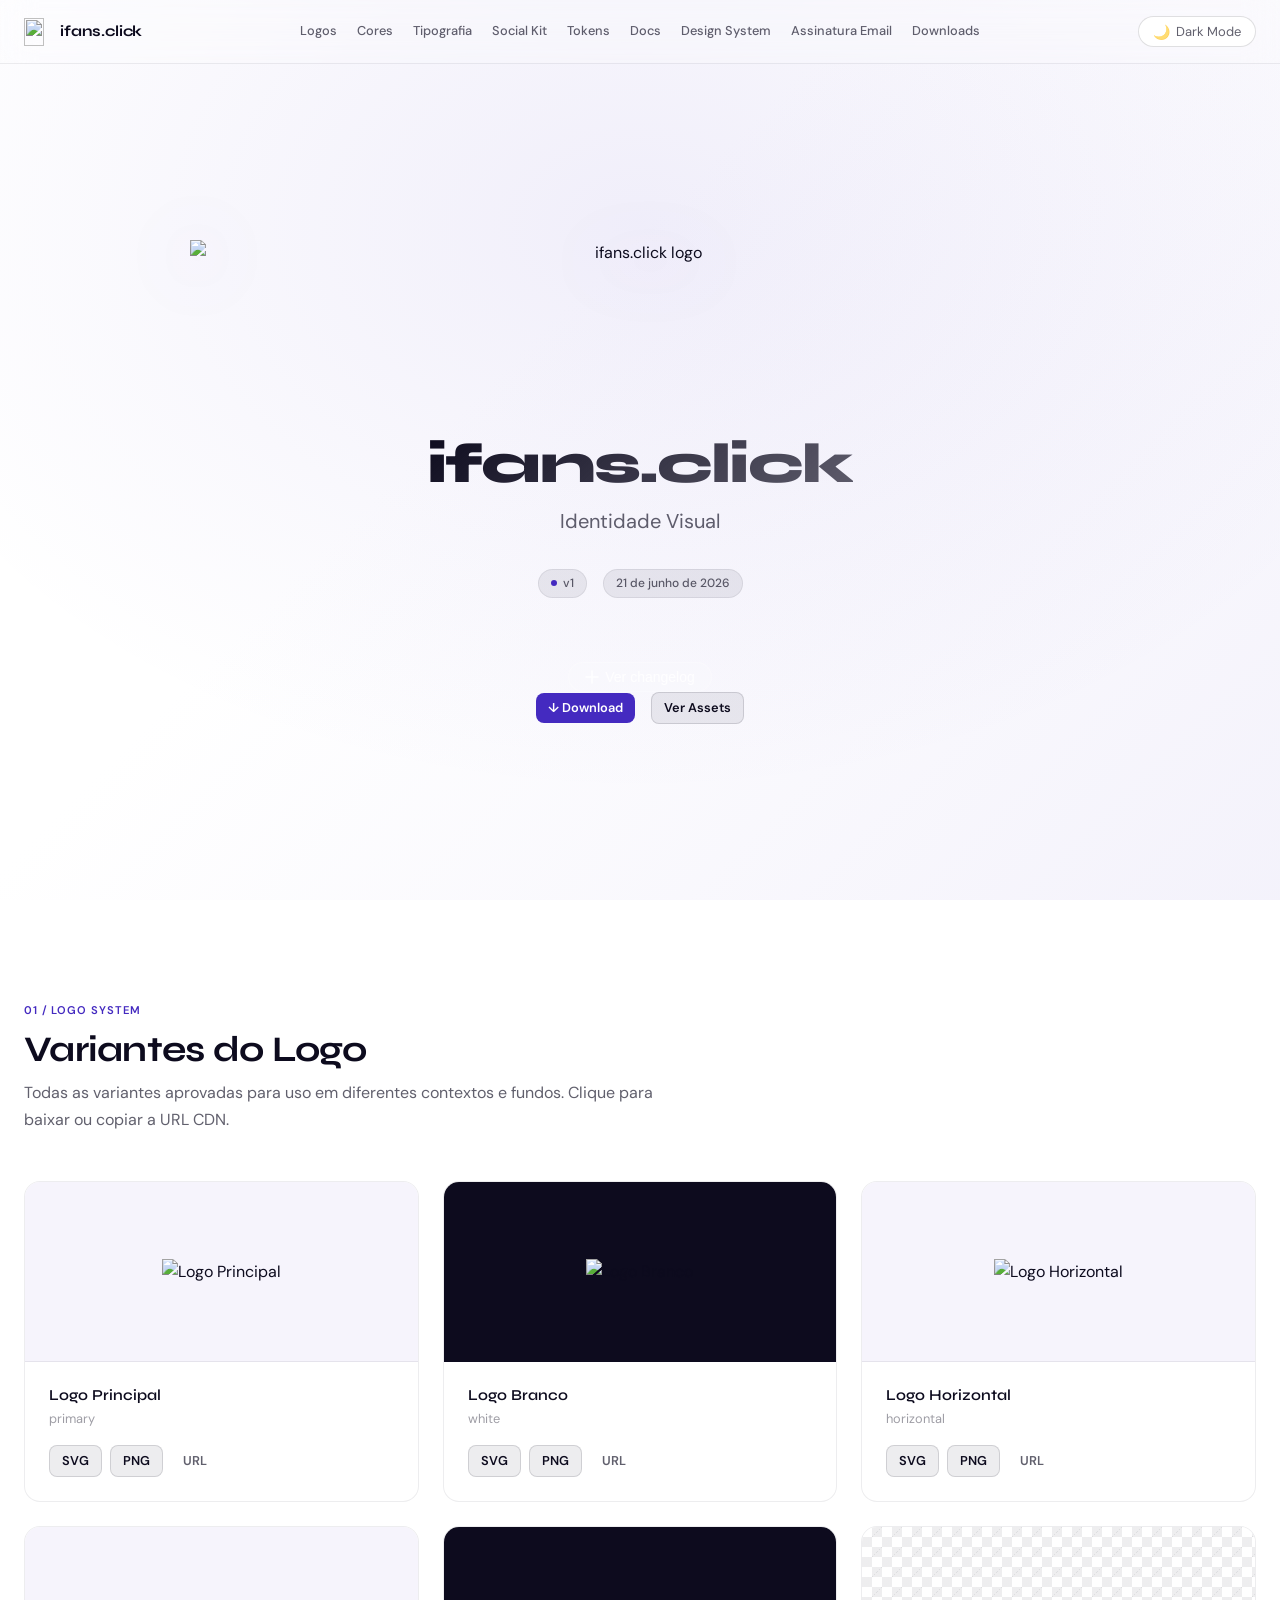
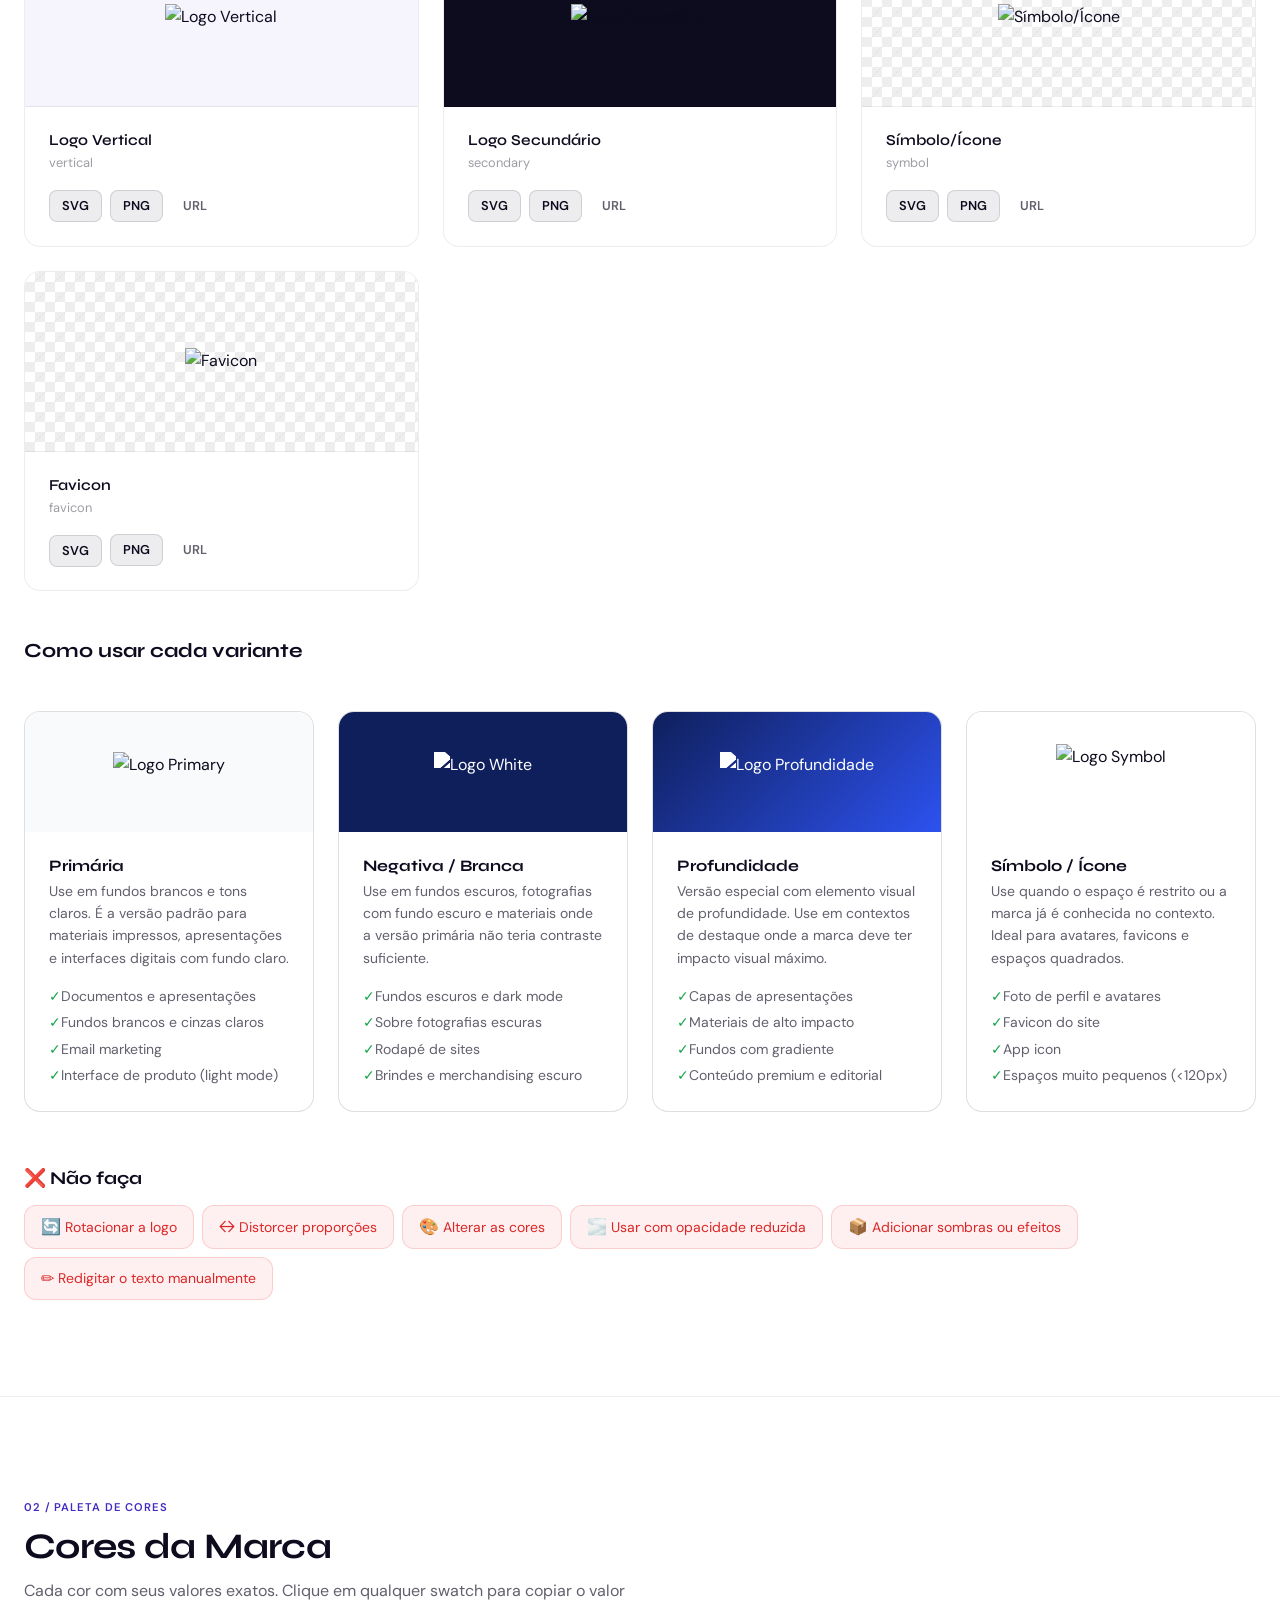
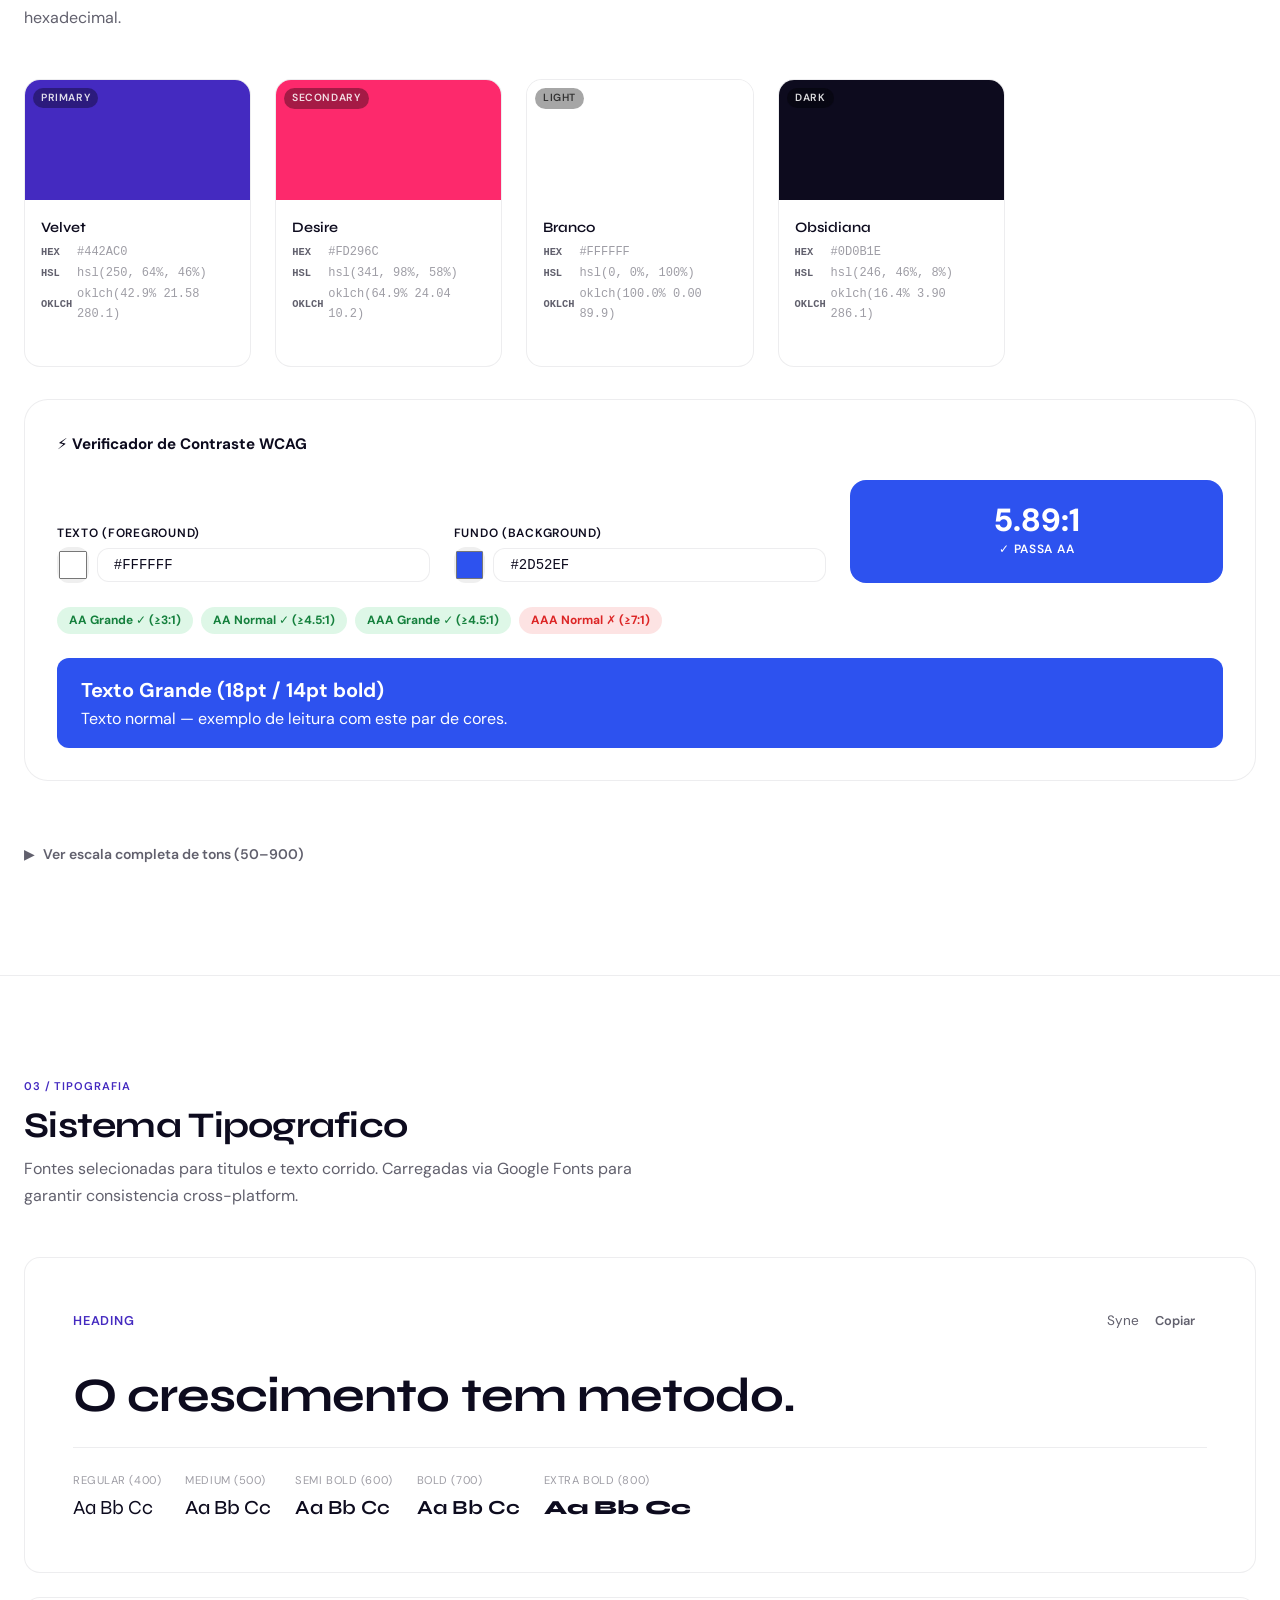
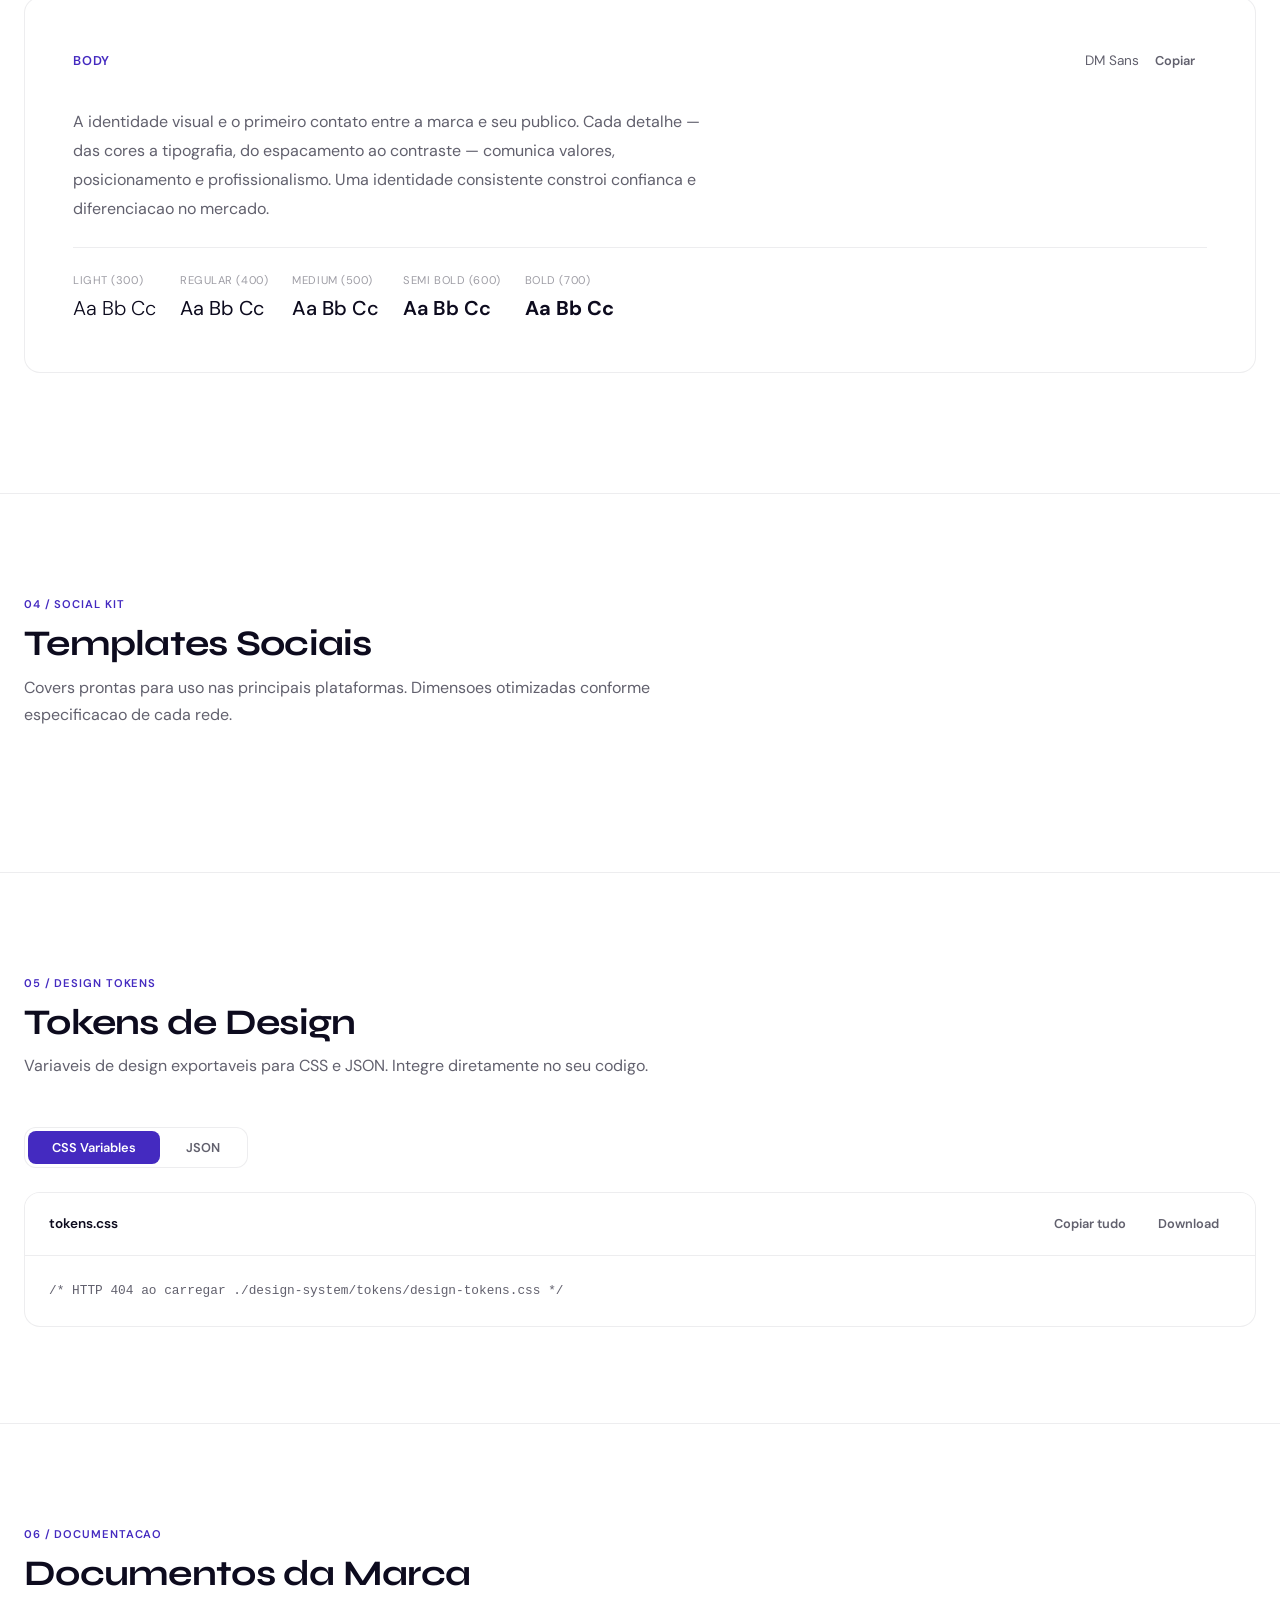
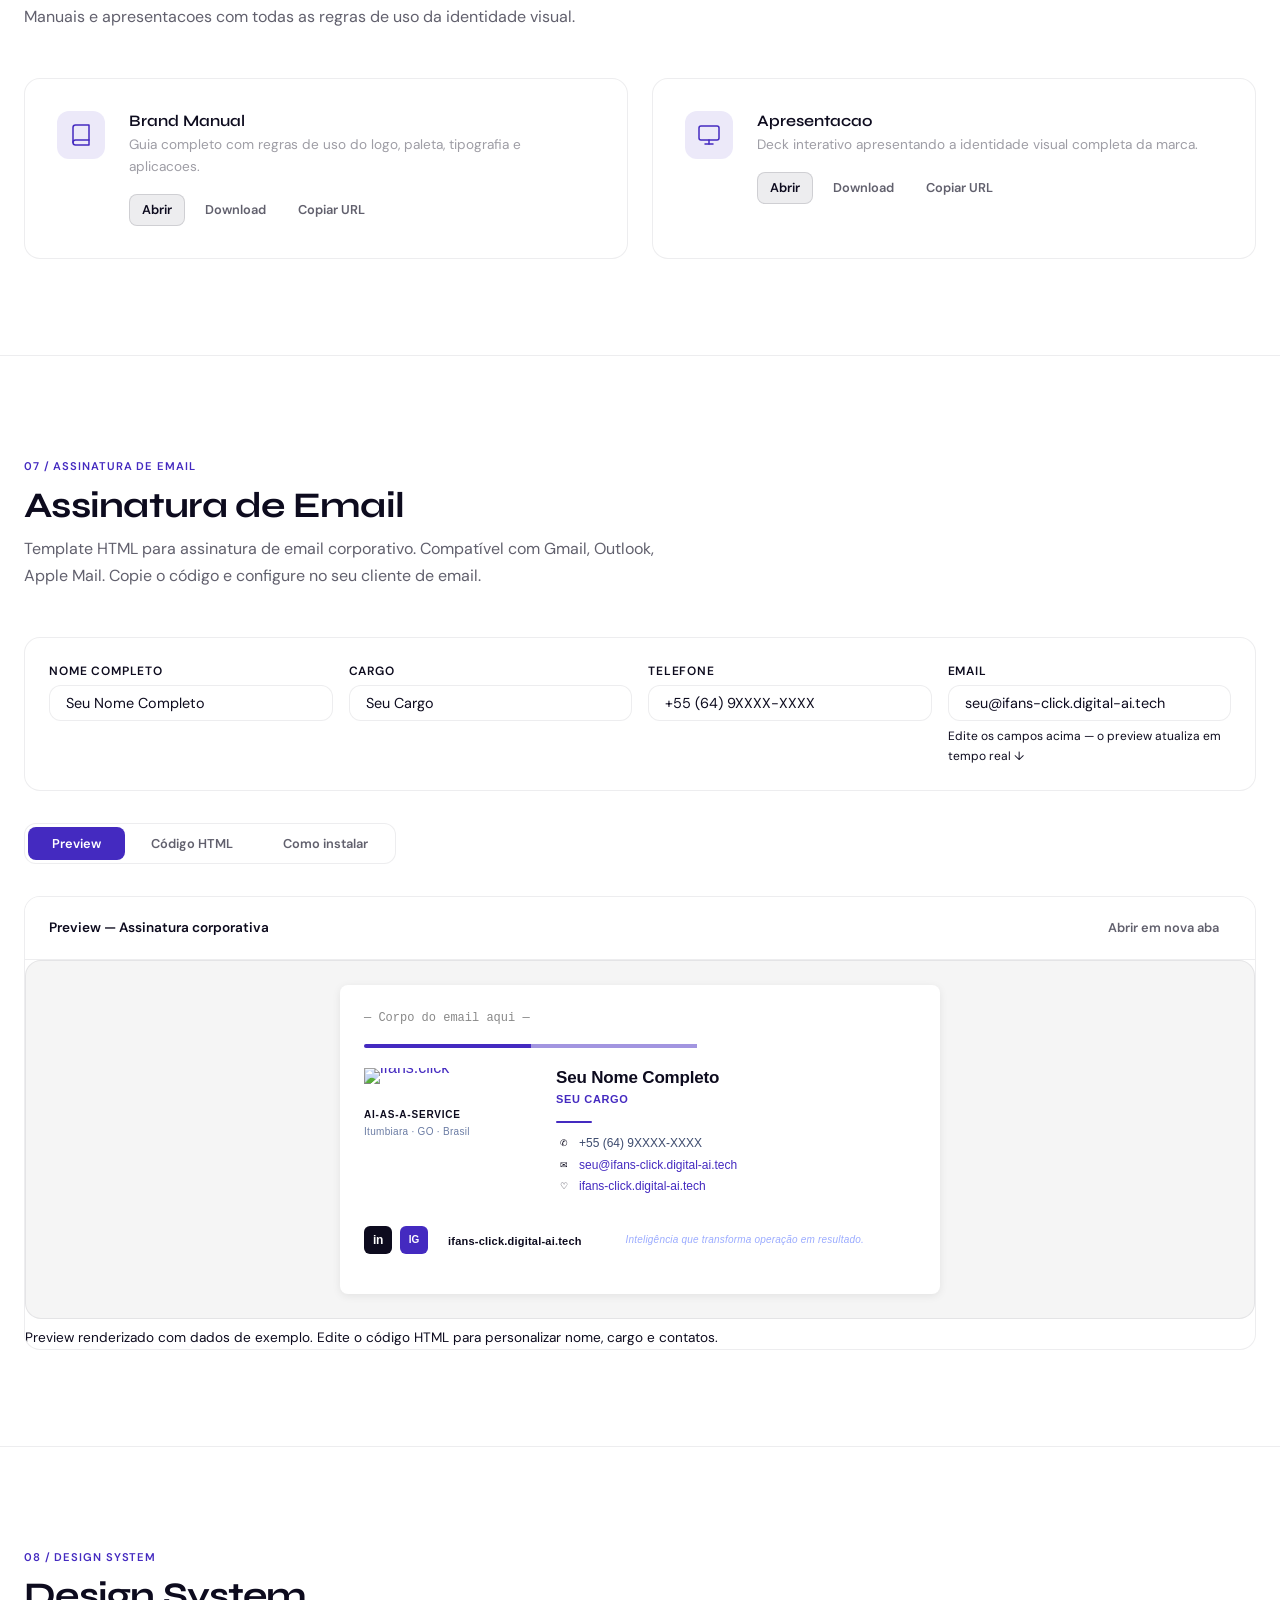
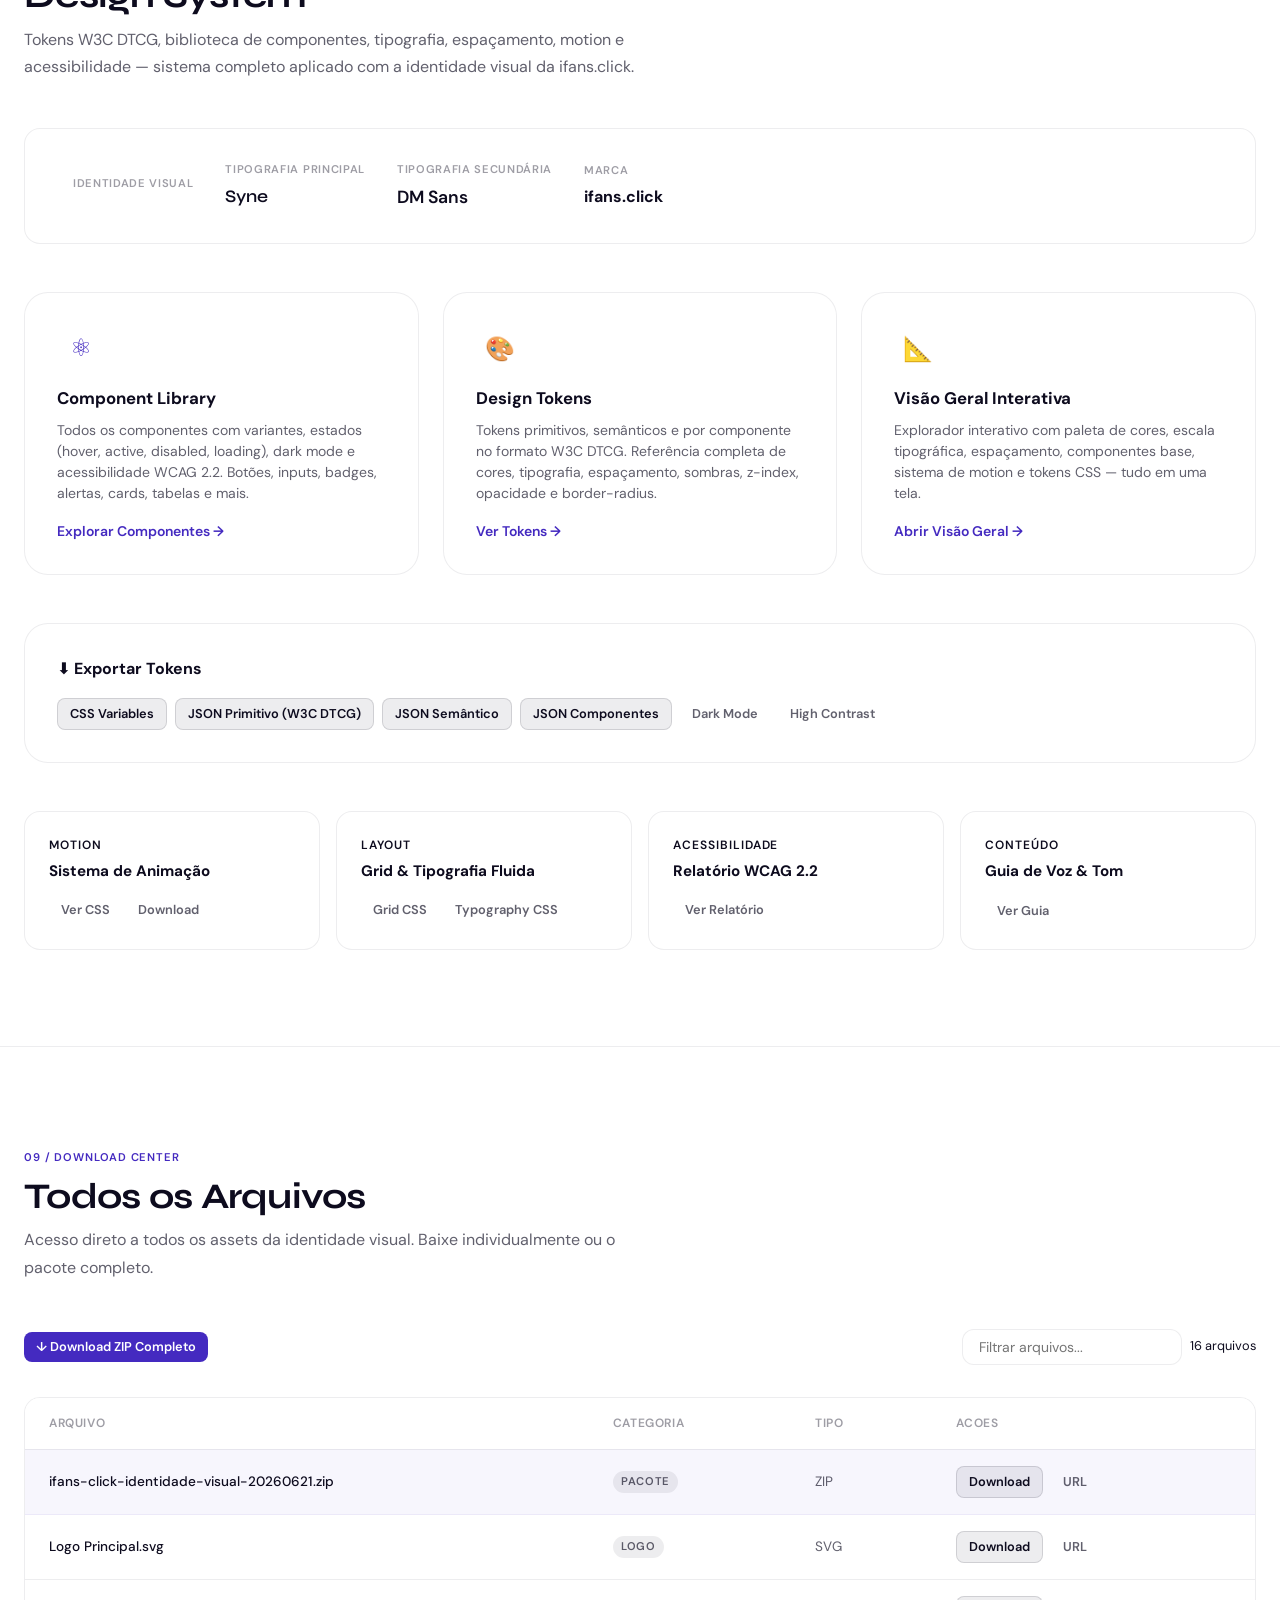
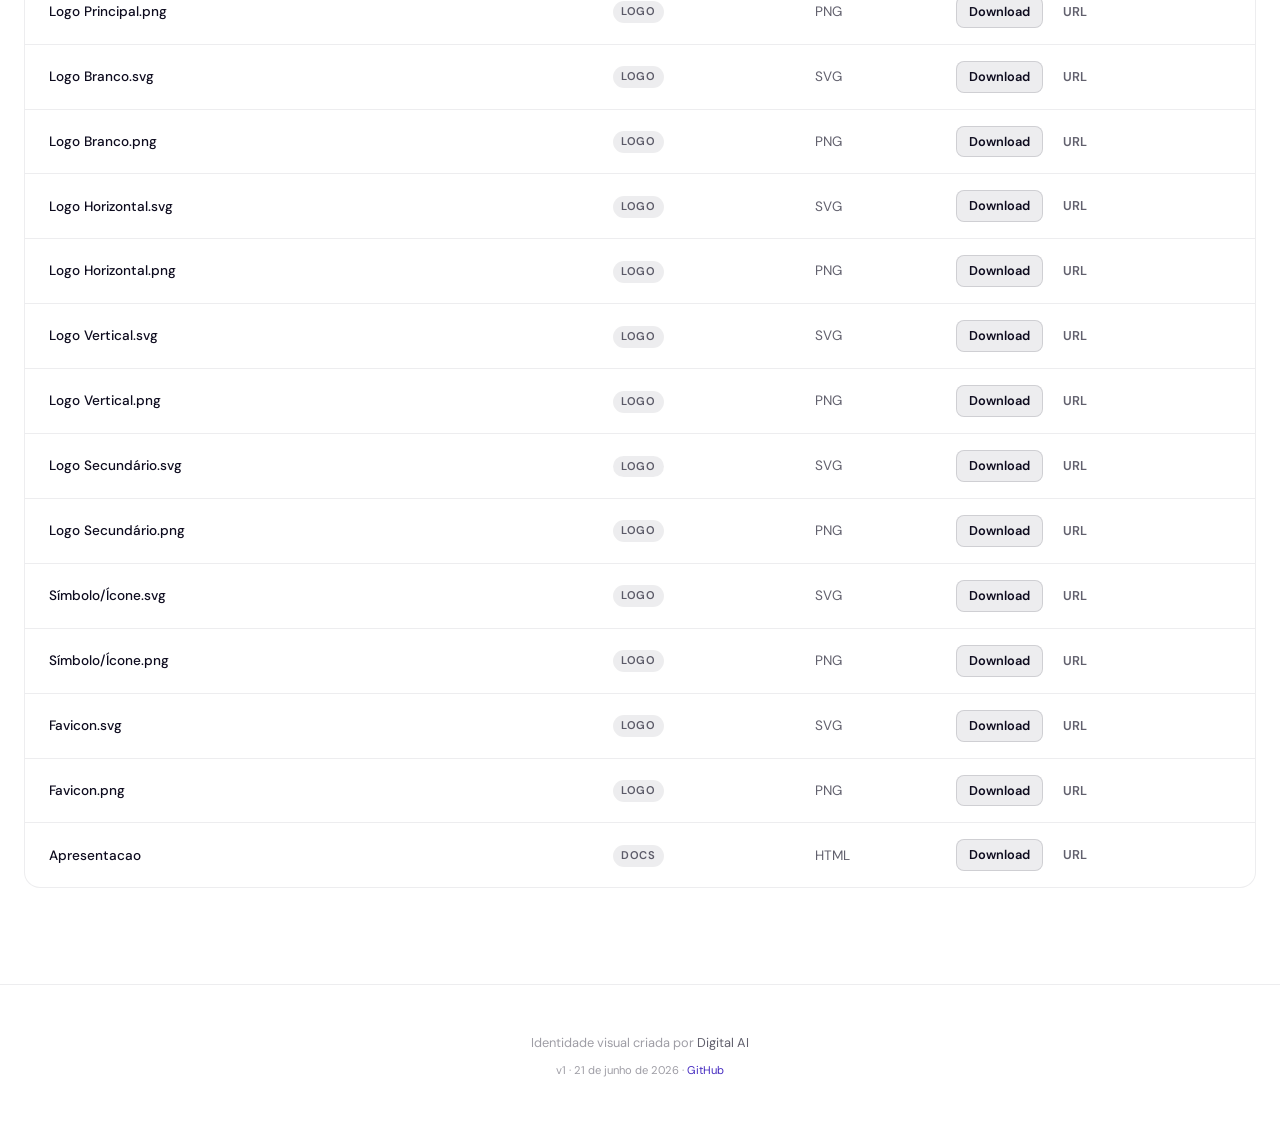
==== index.html @ cfb0fd1b "v1: ifans.click — identidade visual completa - Platform index.html com paleta, tipografia, logo syst" ====
<!DOCTYPE html>
<html lang="pt-BR">
<head>
  <meta charset="UTF-8">
  <meta name="viewport" content="width=device-width, initial-scale=1.0">
  <title>ifans.click — Identidade Visual</title>
  <meta name="description" content="Plataforma de identidade visual de ifans.click. Acesse logos, paleta de cores, tipografia, social kit e design tokens.">
  <meta name="robots" content="noindex, nofollow">
  <meta property="og:title" content="ifans.click — Identidade Visual">
  <meta property="og:description" content="Plataforma de identidade visual completa. Logos, cores, tipografia, social kit e design tokens.">
  <meta property="og:image" content="https://s3.amazonaws.com/cdn.digital-ai.tech/uploads/media-cortex/identity/ifans-click/logos/logo-primary.png">
  <meta property="og:type" content="website">
  <link rel="icon" type="image/svg+xml" href="https://s3.amazonaws.com/cdn.digital-ai.tech/uploads/media-cortex/identity/ifans-click/logos/symbol-only.svg">
  <link rel="preconnect" href="https://fonts.googleapis.com">
  <link rel="preconnect" href="https://fonts.gstatic.com" crossorigin>
  <link href="https://fonts.googleapis.com/css2?family=Syne:wght@400;500;600;700;800&family=DM+Sans:wght@300;400;500;600;700&display=swap" rel="stylesheet">
  <style>
    /* ==================== BRAND TOKENS (sempre disponíveis) ==================== */
    :root {
      --brand-primary:   #442AC0;
      --brand-secondary: #FD296C;
      --brand-accent:    #FFFFFF;
      --brand-dark:      #0D0B1E;
      --font-heading: 'Syne', system-ui, sans-serif;
      --font-body:    'DM Sans', system-ui, sans-serif;
      /* Layout & Motion */
      --radius-sm: 8px; --radius-md: 12px; --radius-lg: 16px; --radius-xl: 24px;
      --shadow-glow: 0 0 40px rgba(68, 42, 192, 0.15);
      --transition-fast: 150ms cubic-bezier(0.4, 0, 0.2, 1);
      --transition-base: 250ms cubic-bezier(0.4, 0, 0.2, 1);
      --transition-slow: 400ms cubic-bezier(0.4, 0, 0.2, 1);
      --space-xs: 0.25rem; --space-sm: 0.5rem; --space-md: 1rem;
      --space-lg: 1.5rem; --space-xl: 2rem; --space-2xl: 3rem;
      --space-3xl: 4rem; --space-4xl: 6rem;
      --container-max: 1280px; --nav-height: 64px;
    }

    /* ==================== DARK MODE (padrão) ==================== */
    /* Fundos neutros quase-pretos — marca aparece nos acentos, gradientes e hero */
    :root,
    [data-theme="dark"] {
      --bg-base:       #0d0d10;
      --bg-surface:    #141418;
      --bg-card:       #1a1a20;
      --bg-card-hover: #202028;
      --bg-elevated:   #1e1e26;
      --text-primary:   #f0f0f8;
      --text-secondary: rgba(240,240,248,0.62);
      --text-muted:     rgba(240,240,248,0.38);
      --border-subtle:  rgba(240,240,248,0.07);
      --border-medium:  rgba(240,240,248,0.13);
      --border-accent:  var(--brand-primary);
      --shadow-sm: 0 1px 2px rgba(0,0,0,0.5);
      --shadow-md: 0 4px 12px rgba(0,0,0,0.6);
      --shadow-lg: 0 8px 32px rgba(0,0,0,0.7);
      --btn-primary-fg:  #ffffff;
      --nav-bg:          rgba(13,13,16,0.92);
      --nav-menu-bg:     rgba(13,13,16,0.97);
      --logo-bg-dark:    rgba(255,255,255,0.06);
      --logo-bg-light:   rgba(255,255,255,0.03);
      --hero-gradient:   linear-gradient(135deg, #0d0d10 0%, color-mix(in srgb, #FD296C 40%, #0d0d10 60%) 50%, color-mix(in srgb, #442AC0 25%, #0d0d10 75%) 100%);
      --scrollbar-thumb: rgba(240,240,248,0.12);
      --scrollbar-hover: rgba(240,240,248,0.22);
      /* Design System surface tokens */
      --surface-secondary: var(--bg-surface);
      --surface-raised: var(--bg-elevated);
      --accent-primary: var(--brand-primary);
      --border-default: var(--border-subtle);
    }

    /* ==================== LIGHT MODE ==================== */
    /* Zero hardcode — tudo derivado das cores da marca via color-mix */
    [data-theme="light"] {
      /* Backgrounds: tint sutil do accent da marca sobre branco */
      --bg-base:       color-mix(in srgb, #FFFFFF 12%, #FFFFFF 88%);
      --bg-surface:    color-mix(in srgb, #FFFFFF  5%, #FFFFFF 95%);
      --bg-card:       color-mix(in srgb, #FFFFFF  3%, #FFFFFF 97%);
      --bg-card-hover: color-mix(in srgb, #442AC0 7%, #FFFFFF 93%);
      --bg-elevated:   color-mix(in srgb, #FFFFFF 18%, #FFFFFF 82%);
      /* Texto derivado do dark da marca */
      --text-primary:   #0D0B1E;
      --text-secondary: rgba(13, 11, 30, 0.65);
      --text-muted:     rgba(13, 11, 30, 0.40);
      /* Bordas */
      --border-subtle:  rgba(13, 11, 30, 0.07);
      --border-medium:  rgba(13, 11, 30, 0.13);
      --border-accent:  var(--brand-primary);
      /* Sombras tintadas com dark da marca */
      --shadow-sm: 0 1px 3px  rgba(13, 11, 30, 0.08);
      --shadow-md: 0 4px 12px rgba(13, 11, 30, 0.10);
      --shadow-lg: 0 8px 32px rgba(13, 11, 30, 0.12);
      /* Botão primário: accent da marca como cor de texto */
      --btn-primary-fg:  color-mix(in srgb, #FFFFFF 90%, #FFFFFF 10%);
      /* Nav: tint do accent com transparência para backdrop blur */
      --nav-bg:      color-mix(in srgb, #FFFFFF 20%, transparent 80%);
      --nav-menu-bg: color-mix(in srgb, #FFFFFF 25%, #FFFFFF 75%);
      /* Logos */
      --logo-bg-dark:  #0D0B1E;
      --logo-bg-light: color-mix(in srgb, #442AC0 5%, #FFFFFF 95%);
      /* Hero: degradê do accent suave ao branco */
      --hero-gradient: linear-gradient(135deg,
        #FFFFFF 0%,
        color-mix(in srgb, #FFFFFF 30%, #FFFFFF 70%) 40%,
        color-mix(in srgb, #442AC0 6%, #FFFFFF 94%) 100%);
      /* Scrollbar */
      --scrollbar-thumb: rgba(13, 11, 30, 0.15);
      --scrollbar-hover: rgba(13, 11, 30, 0.28);
      /* Design System surface tokens */
      --surface-secondary: var(--bg-surface);
      --surface-raised: var(--bg-elevated);
      --accent-primary: var(--brand-primary);
      --border-default: var(--border-subtle);
    }

    *, *::before, *::after { box-sizing: border-box; margin: 0; padding: 0; }

    html {
      scroll-behavior: smooth;
      scroll-padding-top: calc(var(--nav-height) + 1rem);
      -webkit-text-size-adjust: 100%;
      overflow-x: hidden; /* fallback */
      overflow-x: clip;
    }

    body {
      font-family: var(--font-body);
      font-weight: 400;
      line-height: 1.6;
      color: var(--text-primary);
      background-color: var(--bg-base);
      -webkit-font-smoothing: antialiased;
      -moz-osx-font-smoothing: grayscale;
      transition: background-color var(--transition-base), color var(--transition-base);
    }

    img { max-width: 100%; height: auto; display: block; }

    a {
      color: var(--brand-primary);
      text-decoration: none;
      transition: color var(--transition-fast);
    }
    a:hover { color: var(--brand-secondary); }
    a:focus-visible { outline: 2px solid var(--brand-primary); outline-offset: 2px; border-radius: 2px; }
    button:focus-visible { outline: 2px solid var(--brand-primary); outline-offset: 2px; border-radius: var(--radius-sm); }

    h1, h2, h3, h4, h5, h6 {
      font-family: var(--font-heading);
      font-weight: 700;
      line-height: 1.2;
      color: var(--text-primary);
    }

    .container { width: 100%; max-width: var(--container-max); margin: 0 auto; padding: 0 var(--space-lg); }
    .sr-only { position: absolute; width: 1px; height: 1px; padding: 0; margin: -1px; overflow: hidden; clip: rect(0,0,0,0); white-space: nowrap; border: 0; }

    /* --- Navigation --- */
    .nav {
      position: fixed; top: 0; left: 0; right: 0;
      height: var(--nav-height);
      background: var(--nav-bg);
      backdrop-filter: blur(16px);
      -webkit-backdrop-filter: blur(16px);
      border-bottom: 1px solid var(--border-subtle);
      z-index: 1000;
      transition: background var(--transition-base), border-color var(--transition-base);
    }
    .nav__inner {
      display: flex; align-items: center; justify-content: space-between;
      height: 100%; max-width: var(--container-max); margin: 0 auto; padding: 0 var(--space-lg);
    }
    .nav__brand { display: flex; align-items: center; gap: var(--space-sm); }
    .nav__brand img { height: 28px; width: auto; }
    .nav__brand-name { font-family: var(--font-heading); font-weight: 700; font-size: 0.95rem; color: var(--text-primary); letter-spacing: -0.01em; }
    .nav__links { display: flex; align-items: center; gap: var(--space-xs); list-style: none; overflow-x: auto; scrollbar-width: none; }
    .nav__links::-webkit-scrollbar { display: none; }
    .nav__link {
      display: inline-flex; align-items: center; padding: var(--space-xs) var(--space-sm);
      font-size: 0.8rem; font-weight: 500; color: var(--text-secondary);
      border-radius: var(--radius-sm); white-space: nowrap;
      transition: color var(--transition-fast), background var(--transition-fast);
    }
    .nav__link:hover, .nav__link--active { color: var(--text-primary); background: var(--border-subtle); }
    .nav__mobile-toggle { display: none; background: none; border: none; color: var(--text-primary); cursor: pointer; padding: var(--space-sm); }
    .nav__controls { display: flex; align-items: center; gap: var(--space-sm); flex-shrink: 0; }

    /* Theme Toggle */
    .theme-toggle {
      display: flex; align-items: center; gap: 6px;
      padding: 6px 14px; border-radius: 20px;
      border: 1px solid var(--border-medium);
      background: var(--bg-card); color: var(--text-secondary);
      cursor: pointer; font-size: 13px; font-family: var(--font-body);
      transition: all var(--transition-fast); white-space: nowrap;
    }
    .theme-toggle:hover { border-color: var(--brand-primary); color: var(--text-primary); }
    .theme-toggle__icon { font-size: 14px; line-height: 1; }

    @media (max-width: 768px) {
      .nav__links { display: none; }
      .nav__mobile-toggle { display: flex; }
      .theme-toggle__label { display: none; }
      .nav__links--open {
        display: flex; flex-direction: column; position: absolute;
        top: var(--nav-height); left: 0; right: 0;
        background: var(--nav-menu-bg); backdrop-filter: blur(16px);
        border-bottom: 1px solid var(--border-subtle);
        padding: var(--space-md); gap: var(--space-xs);
      }
    }

    /* --- Section --- */
    .section { padding: var(--space-4xl) 0; border-bottom: 1px solid var(--border-subtle); }
    .section:last-of-type { border-bottom: none; }
    .section__header { margin-bottom: var(--space-2xl); }
    .section__label { display: inline-block; font-size: 0.7rem; font-weight: 600; letter-spacing: 0.08em; text-transform: uppercase; color: var(--brand-primary); margin-bottom: var(--space-sm); }
    .section__title { font-size: clamp(1.5rem, 3vw, 2.25rem); letter-spacing: -0.02em; margin-bottom: var(--space-sm); }
    .section__description { font-size: 1rem; color: var(--text-secondary); max-width: 640px; line-height: 1.7; }

    /* --- Buttons --- */
    .btn {
      display: inline-flex; align-items: center; justify-content: center; gap: var(--space-sm);
      padding: 0.625rem 1.25rem; font-family: var(--font-body); font-size: 0.875rem; font-weight: 600;
      border-radius: var(--radius-md); border: none; cursor: pointer;
      transition: all var(--transition-fast); text-decoration: none; white-space: nowrap; line-height: 1.4;
    }
    .btn:active { transform: scale(0.97); }
    .btn--primary { background: var(--brand-primary); color: var(--btn-primary-fg); }
    .btn--primary:hover { filter: brightness(1.15); box-shadow: var(--shadow-glow); color: var(--btn-primary-fg); }
    .btn--secondary { background: var(--border-subtle); color: var(--text-primary); border: 1px solid var(--border-medium); }
    .btn--secondary:hover { background: var(--border-medium); border-color: var(--border-medium); color: var(--text-primary); }
    .btn--ghost { background: transparent; color: var(--text-secondary); padding: 0.375rem 0.75rem; font-size: 0.8rem; }
    .btn--ghost:hover { color: var(--text-primary); background: var(--border-subtle); }
    .btn--sm { padding: 0.375rem 0.75rem; font-size: 0.8rem; border-radius: var(--radius-sm); }
    .btn__icon { width: 16px; height: 16px; flex-shrink: 0; }

    /* --- Tooltip --- */
    .tooltip { position: relative; }
    .tooltip__text {
      position: absolute; bottom: calc(100% + 8px); left: 50%; transform: translateX(-50%);
      background: var(--brand-primary); color: #fff; padding: 4px 10px;
      border-radius: var(--radius-sm); font-size: 0.75rem; font-weight: 600;
      white-space: nowrap; opacity: 0; pointer-events: none;
      transition: opacity var(--transition-fast); z-index: 10;
    }
    .tooltip__text::after {
      content: ''; position: absolute; top: 100%; left: 50%; transform: translateX(-50%);
      border: 4px solid transparent; border-top-color: var(--brand-primary);
    }
    .tooltip--visible .tooltip__text { opacity: 1; }

    /* --- Hero --- */
    .hero {
      min-height: 100vh; display: flex; align-items: center; justify-content: center;
      text-align: center;
      padding: calc(var(--nav-height) + var(--space-3xl)) var(--space-lg) var(--space-3xl);
      position: relative; overflow: hidden;
      background: var(--hero-gradient);
      transition: background var(--transition-slow);
    }
    .hero::before {
      content: ''; position: absolute; top: -50%; left: -25%; width: 150%; height: 150%;
      background: radial-gradient(ellipse at center, rgba(68, 42, 192, 0.08) 0%, transparent 60%);
      pointer-events: none;
    }
    .hero__content { position: relative; z-index: 1; width: 100%; max-width: 1100px; display: flex; flex-direction: column; align-items: center; }
    .hero__logo { display: block; width: 900px; max-width: 92vw; height: auto; margin: 0 auto var(--space-xl); filter: drop-shadow(0 8px 32px rgba(68, 42, 192,0.28)); }
    .hero__watermark { position: absolute; bottom: var(--space-xl); right: var(--space-xl); width: 180px; max-width: 30vw; height: auto; opacity: 1; pointer-events: none; filter: invert(1) brightness(2) opacity(0.06); }
    .hero__title {
      font-size: clamp(2rem, 5vw, 3.5rem); font-weight: 800; letter-spacing: -0.03em;
      margin-bottom: var(--space-sm);
      background: linear-gradient(135deg, var(--text-primary) 0%, var(--text-secondary) 100%);
      -webkit-background-clip: text; -webkit-text-fill-color: transparent; background-clip: text;
    }
    .hero__subtitle { font-size: clamp(1rem, 2vw, 1.25rem); color: var(--text-secondary); font-weight: 400; margin-bottom: var(--space-xl); }
    .hero__meta { display: flex; align-items: center; justify-content: center; gap: var(--space-md); margin-bottom: var(--space-2xl); flex-wrap: wrap; }
    .hero__badge {
      display: inline-flex; align-items: center; gap: 6px; padding: 4px 12px;
      background: var(--border-subtle); border: 1px solid var(--border-subtle);
      border-radius: 999px; font-size: 0.75rem; font-weight: 500; color: var(--text-secondary);
    }
    .hero__badge-dot { width: 6px; height: 6px; border-radius: 50%; background: var(--brand-primary); }
    .hero__actions { display: flex; align-items: center; justify-content: center; gap: var(--space-md); flex-wrap: wrap; }

    /* --- Grid --- */
    .grid { display: grid; gap: var(--space-lg); }
    .grid--2 { grid-template-columns: repeat(2, 1fr); }
    .grid--3 { grid-template-columns: repeat(3, 1fr); }
    @media (max-width: 1024px) { .grid--3 { grid-template-columns: repeat(2, 1fr); } }
    @media (max-width: 640px) { .grid--2, .grid--3 { grid-template-columns: 1fr; } }

    /* --- Card --- */
    .card {
      background: var(--bg-card); border: 1px solid var(--border-subtle);
      border-radius: var(--radius-lg); overflow: hidden;
      transition: border-color var(--transition-base), box-shadow var(--transition-base), background var(--transition-base);
    }
    .card:hover { border-color: var(--border-medium); background: var(--bg-card-hover); box-shadow: var(--shadow-md); }
    .card__preview {
      display: flex; align-items: center; justify-content: center;
      padding: var(--space-2xl); min-height: 180px; background: var(--bg-surface);
      border-bottom: 1px solid var(--border-subtle); position: relative;
    }
    .card__preview--checkered {
      background-image:
        linear-gradient(45deg, var(--border-subtle) 25%, transparent 25%),
        linear-gradient(-45deg, var(--border-subtle) 25%, transparent 25%),
        linear-gradient(45deg, transparent 75%, var(--border-subtle) 75%),
        linear-gradient(-45deg, transparent 75%, var(--border-subtle) 75%);
      background-size: 20px 20px;
      background-position: 0 0, 0 10px, 10px -10px, -10px 0px;
    }
    /* Logo cards — fundos adaptativos por tema */
    .card__preview--needs-dark  { background: var(--logo-bg-dark)  !important; }
    .card__preview--needs-light { background: var(--logo-bg-light) !important; }
    .card__preview img { max-height: 80px; width: auto; object-fit: contain; }
    .card__body { padding: var(--space-lg); }
    .card__title { font-size: 0.95rem; font-weight: 600; margin-bottom: var(--space-xs); }
    .card__subtitle { font-size: 0.8rem; color: var(--text-muted); margin-bottom: var(--space-md); }
    .card__actions { display: flex; align-items: center; gap: var(--space-sm); flex-wrap: wrap; }

    /* Palette Expanded Shades */
    .palette-shades { margin-top: var(--space-2xl); }
    .palette-shades__toggle { display: flex; align-items: center; gap: var(--space-sm); cursor: pointer; padding: var(--space-md) 0; border: none; background: none; color: var(--text-secondary); font-size: 0.875rem; font-weight: 600; font-family: var(--font-body); }
    .palette-shades__toggle:hover { color: var(--text-primary); }
    .palette-shades__toggle-icon { transition: transform var(--transition-fast); font-style: normal; }
    .palette-shades__toggle-icon--open { transform: rotate(90deg); }
    .palette-shades__content { display: none; }
    .palette-shades__content--open { display: block; }
    .shade-group { margin-bottom: var(--space-xl); }
    .shade-group__name { font-size: 0.8rem; font-weight: 700; text-transform: uppercase; letter-spacing: 0.1em; color: var(--text-tertiary); margin-bottom: var(--space-sm); }
    .shade-strip { display: grid; grid-template-columns: repeat(10, 1fr); border-radius: var(--radius-lg); overflow: hidden; }
    @media(max-width:600px){ .shade-strip { grid-template-columns: repeat(5,1fr); } }
    .shade-chip { aspect-ratio: 1; display: flex; flex-direction: column; align-items: center; justify-content: flex-end; padding: 4px 2px; cursor: pointer; transition: transform var(--transition-fast); position: relative; }
    .shade-chip:hover { transform: scaleY(1.08); z-index: 1; }
    .shade-chip__label { font-size: 9px; font-weight: 700; text-align: center; line-height: 1.2; opacity: 0.8; }
    .shade-chip__step { font-size: 8px; opacity: 0.6; }

    /* Contrast Checker */
    .contrast-checker { margin-top: var(--space-xl); padding: var(--space-xl); background: var(--bg-card); border: 1px solid var(--border-subtle); border-radius: var(--radius-xl); }
    .contrast-checker__title { font-size: 0.95rem; font-weight: 700; color: var(--text-primary); margin: 0 0 var(--space-lg); }
    .contrast-checker__inputs { display: grid; grid-template-columns: 1fr 1fr 1fr; gap: var(--space-lg); align-items: end; }
    @media(max-width:600px){ .contrast-checker__inputs { grid-template-columns: 1fr 1fr; } }
    .contrast-checker__field { display: flex; flex-direction: column; gap: var(--space-xs); }
    .contrast-checker__label { font-size: 0.75rem; font-weight: 600; text-transform: uppercase; letter-spacing: 0.06em; color: var(--text-tertiary); }
    .contrast-checker__color-row { display: flex; align-items: center; gap: var(--space-sm); }
    .contrast-checker__swatch { width: 36px; height: 36px; border-radius: var(--radius-md); border: 1px solid var(--border-subtle); flex-shrink: 0; }
    .contrast-checker__hex { padding: var(--space-sm) var(--space-md); background: var(--bg-surface); border: 1px solid var(--border-subtle); border-radius: var(--radius-md); font-size: 0.875rem; color: var(--text-primary); font-family: monospace; width: 100%; }
    .contrast-picker { width: 36px; height: 36px; border: none; border-radius: var(--radius-md); cursor: pointer; padding: 0; overflow: hidden; }
    .contrast-result { padding: var(--space-lg); border-radius: var(--radius-lg); display: flex; flex-direction: column; align-items: center; justify-content: center; text-align: center; min-height: 100px; transition: background var(--transition-fast); }
    .contrast-result__ratio { font-size: 2rem; font-weight: 800; line-height: 1; margin-bottom: var(--space-xs); }
    .contrast-result__label { font-size: 0.75rem; font-weight: 600; text-transform: uppercase; letter-spacing: 0.06em; }
    .contrast-badges { display: flex; flex-wrap: wrap; gap: var(--space-sm); margin-top: var(--space-lg); }
    .contrast-badge { padding: 4px 12px; border-radius: 999px; font-size: 0.75rem; font-weight: 700; }
    .contrast-badge--pass { background: rgba(34,197,94,0.15); color: #15803d; }
    .contrast-badge--fail { background: rgba(239,68,68,0.15); color: #dc2626; }
    .contrast-preview { margin-top: var(--space-lg); padding: var(--space-md) var(--space-lg); border-radius: var(--radius-md); font-size: 1rem; font-weight: 400; }
    .contrast-preview strong { font-weight: 700; display: block; font-size: 1.25rem; }

    /* --- Swatches --- */
    .swatch-grid { display: grid; gap: var(--space-lg); grid-template-columns: repeat(auto-fill, minmax(200px, 1fr)); }
    .swatch {
      background: var(--bg-card); border: 1px solid var(--border-subtle);
      border-radius: var(--radius-lg); overflow: hidden; cursor: pointer;
      transition: border-color var(--transition-base), box-shadow var(--transition-base), transform var(--transition-fast);
    }
    .swatch:hover { border-color: var(--border-medium); box-shadow: var(--shadow-md); transform: translateY(-2px); }
    .swatch__color { height: 120px; width: 100%; position: relative; }
    .swatch__role {
      position: absolute; top: var(--space-sm); left: var(--space-sm);
      padding: 2px 8px; background: rgba(0,0,0,0.35); backdrop-filter: blur(4px);
      border-radius: 999px; font-size: 0.65rem; font-weight: 600;
      text-transform: uppercase; letter-spacing: 0.06em; color: #fff;
    }
    .swatch__info { padding: var(--space-md); }
    .swatch__name { font-family: var(--font-heading); font-size: 0.9rem; font-weight: 600; margin-bottom: var(--space-xs); }
    .swatch__values { display: flex; flex-direction: column; gap: 2px; }
    .swatch__value {
      font-size: 0.75rem; font-family: 'SFMono-Regular', 'Consolas', 'Liberation Mono', monospace;
      color: var(--text-muted); display: flex; align-items: center; gap: var(--space-xs);
    }
    .swatch__value-label { font-weight: 600; color: var(--text-secondary); text-transform: uppercase; font-size: 0.65rem; min-width: 32px; }
    .swatch__copy-hint { margin-top: var(--space-sm); font-size: 0.7rem; color: var(--text-muted); opacity: 0; transition: opacity var(--transition-fast); }
    .swatch:hover .swatch__copy-hint { opacity: 1; }

    /* --- Typography --- */
    .type-specimen { background: var(--bg-card); border: 1px solid var(--border-subtle); border-radius: var(--radius-lg); padding: var(--space-2xl); margin-bottom: var(--space-lg); }
    .type-specimen__header { display: flex; align-items: baseline; justify-content: space-between; margin-bottom: var(--space-xl); flex-wrap: wrap; gap: var(--space-md); }
    .type-specimen__name { font-size: 0.8rem; font-weight: 600; text-transform: uppercase; letter-spacing: 0.06em; color: var(--brand-primary); }
    .type-specimen__font { font-size: 0.85rem; color: var(--text-secondary); }
    .type-specimen__sample { margin-bottom: var(--space-lg); }
    .type-specimen__sample--heading { font-family: var(--font-heading); font-weight: 700; font-size: clamp(1.75rem, 4vw, 3rem); letter-spacing: -0.02em; line-height: 1.15; }
    .type-specimen__sample--body { font-family: var(--font-body); font-weight: 400; font-size: 1rem; line-height: 1.8; color: var(--text-secondary); max-width: 640px; }
    .type-specimen__weights { display: flex; gap: var(--space-lg); flex-wrap: wrap; margin-top: var(--space-lg); padding-top: var(--space-lg); border-top: 1px solid var(--border-subtle); }
    .type-specimen__weight { display: flex; flex-direction: column; gap: 2px; }
    .type-specimen__weight-name { font-size: 0.7rem; text-transform: uppercase; letter-spacing: 0.05em; color: var(--text-muted); }
    .type-specimen__weight-sample { font-size: 1.25rem; }

    /* --- Social --- */
    .social-card { background: var(--bg-card); border: 1px solid var(--border-subtle); border-radius: var(--radius-lg); overflow: hidden; transition: border-color var(--transition-base), box-shadow var(--transition-base); }
    .social-card:hover { border-color: var(--border-medium); box-shadow: var(--shadow-md); }
    .social-card__preview { position: relative; overflow: hidden; background: var(--bg-surface); }
    .social-card__preview img { width: 100%; height: auto; display: block; }
    .social-card__body { padding: var(--space-lg); }
    .social-card__title { font-size: 0.9rem; font-weight: 600; margin-bottom: 2px; }
    .social-card__dimensions { font-size: 0.75rem; color: var(--text-muted); margin-bottom: var(--space-md); }
    .social-card__actions { display: flex; gap: var(--space-sm); }

    /* --- Tokens --- */
    .tokens-tabs { display: flex; gap: 2px; margin-bottom: var(--space-lg); background: var(--bg-card); border-radius: var(--radius-md); padding: 3px; border: 1px solid var(--border-subtle); width: fit-content; }
    .tokens-tab { padding: var(--space-sm) var(--space-lg); font-size: 0.8rem; font-weight: 600; color: var(--text-secondary); background: transparent; border: none; border-radius: var(--radius-sm); cursor: pointer; transition: all var(--transition-fast); font-family: var(--font-body); }
    .tokens-tab--active { background: var(--brand-primary); color: #fff; }
    .tokens-tab:hover:not(.tokens-tab--active) { color: var(--text-primary); background: var(--border-subtle); }
    .tokens-panel { display: none; background: var(--bg-card); border: 1px solid var(--border-subtle); border-radius: var(--radius-lg); overflow: hidden; }
    .tokens-panel--active { display: block; }
    .tokens-panel__header { display: flex; align-items: center; justify-content: space-between; padding: var(--space-md) var(--space-lg); border-bottom: 1px solid var(--border-subtle); background: var(--bg-surface); }
    .tokens-panel__title { font-size: 0.85rem; font-weight: 600; }
    .tokens-panel__code { padding: var(--space-lg); overflow-x: auto; max-height: 480px; overflow-y: auto; }
    .tokens-panel__code pre { font-family: 'SFMono-Regular', 'Consolas', 'Liberation Mono', monospace; font-size: 0.8rem; line-height: 1.7; color: var(--text-secondary); white-space: pre; margin: 0; }

    /* --- Documents --- */
    .doc-card { background: var(--bg-card); border: 1px solid var(--border-subtle); border-radius: var(--radius-lg); padding: var(--space-xl); display: flex; align-items: flex-start; gap: var(--space-lg); transition: border-color var(--transition-base), box-shadow var(--transition-base); }
    .doc-card:hover { border-color: var(--border-medium); box-shadow: var(--shadow-md); }
    .doc-card__icon { width: 48px; height: 48px; border-radius: var(--radius-md); background: rgba(68, 42, 192, 0.1); display: flex; align-items: center; justify-content: center; flex-shrink: 0; }
    .doc-card__icon svg { width: 24px; height: 24px; color: var(--brand-primary); }
    .doc-card__content { flex: 1; min-width: 0; }
    .doc-card__title { font-size: 1rem; font-weight: 600; margin-bottom: 4px; }
    .doc-card__description { font-size: 0.85rem; color: var(--text-muted); margin-bottom: var(--space-md); }
    .doc-card__actions { display: flex; gap: var(--space-sm); flex-wrap: wrap; }

    /* --- Download Table --- */
    .dl-table-wrapper { background: var(--bg-card); border: 1px solid var(--border-subtle); border-radius: var(--radius-lg); overflow: hidden; }
    .dl-table { width: 100%; border-collapse: collapse; font-size: 0.85rem; }
    .dl-table thead { background: var(--bg-surface); }
    .dl-table th { padding: var(--space-md) var(--space-lg); text-align: left; font-weight: 600; font-size: 0.75rem; text-transform: uppercase; letter-spacing: 0.05em; color: var(--text-muted); border-bottom: 1px solid var(--border-subtle); }
    .dl-table td { padding: var(--space-md) var(--space-lg); border-bottom: 1px solid var(--border-subtle); color: var(--text-secondary); vertical-align: middle; }
    .dl-table tr:last-child td { border-bottom: none; }
    .dl-table tr:hover td { background: var(--border-subtle); }
    .dl-table__filename { font-weight: 500; color: var(--text-primary); }
    .dl-table__category { font-size: 0.7rem; font-weight: 600; text-transform: uppercase; letter-spacing: 0.06em; padding: 2px 8px; background: var(--border-subtle); border-radius: 999px; display: inline-block; }
    .dl-table__highlight { background: rgba(68, 42, 192, 0.04); }
    .dl-table__highlight td { border-bottom-color: rgba(68, 42, 192, 0.1); }
    .dl-table__actions { display: flex; gap: var(--space-sm); align-items: center; }
    @media (max-width: 768px) {
      .dl-table { font-size: 0.8rem; }
      .dl-table th, .dl-table td { padding: var(--space-sm) var(--space-md); }
      .dl-table__hide-mobile { display: none; }
    }

    /* --- Footer --- */
    .footer { padding: var(--space-2xl) 0; border-top: 1px solid var(--border-subtle); text-align: center; }
    .footer__text { font-size: 0.8rem; color: var(--text-muted); }
    .footer__text a { color: var(--text-secondary); }
    .footer__text a:hover { color: var(--brand-primary); }
    .footer__meta { margin-top: var(--space-sm); font-size: 0.7rem; color: var(--text-muted); }

    /* --- Animations --- */
    @keyframes fadeInUp { from { opacity: 0; transform: translateY(24px); } to { opacity: 1; transform: translateY(0); } }
    .animate-in { opacity: 0; animation: fadeInUp 0.6s var(--transition-slow) forwards; }
    .animate-in:nth-child(1) { animation-delay: 0ms; }
    .animate-in:nth-child(2) { animation-delay: 80ms; }
    .animate-in:nth-child(3) { animation-delay: 160ms; }
    .animate-in:nth-child(4) { animation-delay: 240ms; }
    .animate-in:nth-child(5) { animation-delay: 320ms; }
    .animate-in:nth-child(6) { animation-delay: 400ms; }

    ::-webkit-scrollbar { width: 6px; height: 6px; }
    ::-webkit-scrollbar-track { background: transparent; }
    ::-webkit-scrollbar-thumb { background: var(--scrollbar-thumb); border-radius: 3px; }
    ::-webkit-scrollbar-thumb:hover { background: var(--scrollbar-hover); }

    /* === DESIGN SYSTEM Section === */
    .ds-motion-demo {
      background: var(--surface-raised);
      border: 1px solid var(--border-default);
      border-radius: var(--radius-lg);
      padding: var(--space-lg) var(--space-md);
      cursor: pointer;
      display: flex;
      flex-direction: column;
      align-items: center;
      gap: var(--space-sm);
      position: relative;
      overflow: hidden;
    }
    .ds-motion-dot {
      width: 40px;
      height: 40px;
      border-radius: 50%;
      background: var(--accent-primary);
      transform: translateX(-40px);
      transition: transform var(--dur, 200ms) cubic-bezier(0.4, 0, 0.2, 1);
    }
    .ds-motion-demo:hover .ds-motion-dot {
      transform: translateX(40px);
    }
    .ds-motion-label {
      font-size: 0.75rem;
      color: var(--text-secondary);
      font-weight: 500;
    }
    .ds-easing-demo {
      background: var(--surface-raised);
      border: 1px solid var(--border-default);
      border-radius: var(--radius-lg);
      padding: var(--space-lg) var(--space-md);
      cursor: pointer;
      display: flex;
      flex-direction: column;
      gap: var(--space-sm);
      overflow: hidden;
    }
    .ds-easing-bar {
      height: 8px;
      width: 40%;
      background: var(--accent-primary);
      border-radius: 999px;
      transition: width var(--dur, 300ms) var(--ease, cubic-bezier(0.4, 0, 0.2, 1));
    }
    .ds-easing-demo:hover .ds-easing-bar {
      width: 100%;
    }
    /* === EMAIL SIGNATURE Section === */
    .sig-install-card {
      background: var(--surface-raised, var(--bg-elevated));
      border: 1px solid var(--border-default);
      border-radius: var(--radius-lg, 12px);
      padding: var(--space-xl) var(--space-lg);
      display: flex;
      flex-direction: column;
      gap: var(--space-md);
    }
    .sig-install-card__icon { margin-bottom: var(--space-xs); }
    .sig-install-card__title { font-size: 1rem; font-weight: 600; color: var(--text-primary); margin: 0; }
    .sig-install-card__steps { font-size: 0.85rem; color: var(--text-secondary); padding-left: var(--space-lg); margin: 0; line-height: 2; }
    .sig-install-card__steps li { margin-bottom: 2px; }
    .sig-install-card__steps code { background: var(--bg-secondary); padding: 1px 5px; border-radius: 3px; font-size: 0.8em; }
    /* DS Section Cards */
    /* ── DS Brand Overview ── */
    .ds-brand-overview{display:flex;flex-wrap:wrap;gap:var(--space-xl);align-items:center;padding:var(--space-xl) var(--space-2xl);background:var(--bg-card);border:1px solid var(--border-default);border-radius:var(--radius-lg);margin-bottom:var(--space-2xl);}
    .ds-brand-overview__block{display:flex;flex-direction:column;gap:4px;}
    .ds-brand-overview__label{font-size:0.7rem;font-weight:600;text-transform:uppercase;letter-spacing:.06em;color:var(--text-muted);}
    .ds-brand-overview__colors{display:flex;gap:6px;align-items:center;flex-wrap:wrap;}
    .ds-brand-overview__swatch{width:28px;height:28px;border-radius:6px;border:1px solid rgba(0,0,0,0.08);flex-shrink:0;}
    .ds-brand-overview__font{font-size:1.1rem;font-weight:600;color:var(--text-primary);}
    .ds-brand-overview__name{font-size:1rem;font-weight:700;color:var(--text-primary);}
    .ds-grid { display: grid; grid-template-columns: repeat(auto-fit, minmax(280px,1fr)); gap: var(--space-lg); margin-bottom: var(--space-2xl); }
    .ds-card { background: var(--bg-card); border: 1px solid var(--border-subtle); border-radius: var(--radius-xl); padding: var(--space-xl); display: flex; flex-direction: column; gap: var(--space-sm); transition: border-color var(--transition-fast), transform var(--transition-fast); cursor: pointer; text-decoration: none; }
    .ds-card:hover { border-color: var(--brand-primary); transform: translateY(-2px); }
    .ds-card__icon { width: 48px; height: 48px; border-radius: var(--radius-lg); background: rgba(var(--brand-primary-rgb),0.1); display: flex; align-items: center; justify-content: center; font-size: 1.5rem; margin-bottom: var(--space-xs); flex-shrink: 0; }
    .ds-card__title { font-size: 1.05rem; font-weight: 700; color: var(--text-primary); margin: 0; }
    .ds-card__desc { font-size: 0.875rem; color: var(--text-secondary); margin: 0; flex: 1; line-height: 1.5; }
    .ds-card__cta { font-size: 0.875rem; font-weight: 600; color: var(--brand-primary); margin-top: auto; padding-top: var(--space-sm); display: flex; align-items: center; gap: 4px; }
    .ds-token-downloads { background: var(--bg-card); border: 1px solid var(--border-subtle); border-radius: var(--radius-xl); padding: var(--space-xl); margin-bottom: var(--space-2xl); }
    .ds-token-downloads__title { font-size: 1rem; font-weight: 700; color: var(--text-primary); margin: 0 0 var(--space-md); }
    .ds-token-downloads__grid { display: flex; flex-wrap: wrap; gap: var(--space-sm); }
    .ds-secondary-grid { display: grid; grid-template-columns: repeat(auto-fit, minmax(200px,1fr)); gap: var(--space-md); }
    .ds-secondary-card { background: var(--bg-surface); border: 1px solid var(--border-subtle); border-radius: var(--radius-lg); padding: var(--space-lg); display: flex; flex-direction: column; gap: var(--space-xs); transition: border-color var(--transition-fast); }
    .ds-secondary-card:hover { border-color: var(--brand-primary); }
    .ds-secondary-card__label { font-size: 0.75rem; font-weight: 600; text-transform: uppercase; letter-spacing: 0.08em; color: var(--text-tertiary); }
    .ds-secondary-card__name { font-size: 0.95rem; font-weight: 700; color: var(--text-primary); }
    .ds-secondary-card__actions { display: flex; gap: var(--space-xs); margin-top: var(--space-sm); flex-wrap: wrap; }
    /* Signature Personalization Form */
    .sig-form { display: grid; grid-template-columns: repeat(auto-fit, minmax(220px,1fr)); gap: var(--space-md); margin-bottom: var(--space-xl); padding: var(--space-lg); background: var(--bg-surface); border: 1px solid var(--border-subtle); border-radius: var(--radius-lg); }
    .sig-form__field { display: flex; flex-direction: column; gap: var(--space-xs); }
    .sig-form__label { font-size: 0.75rem; font-weight: 600; text-transform: uppercase; letter-spacing: 0.07em; color: var(--text-tertiary); }
    .sig-form__input { padding: var(--space-sm) var(--space-md); background: var(--bg-card); border: 1px solid var(--border-subtle); border-radius: var(--radius-md); font-size: 0.9rem; color: var(--text-primary); font-family: var(--font-body); transition: border-color var(--transition-fast); outline: none; }
    .sig-form__input:focus { border-color: var(--brand-primary); box-shadow: 0 0 0 3px rgba(68, 42, 192,0.15); }
    .sig-form__hint { font-size: 0.75rem; color: var(--text-tertiary); margin-top: 2px; }
    /* DS Inline Page */
    .ds-page{max-width:1100px;margin:0 auto;padding:var(--space-2xl) var(--space-xl);}
    .ds-page__nav{display:flex;gap:var(--space-sm);flex-wrap:wrap;margin-bottom:var(--space-2xl);border-bottom:1px solid var(--border-subtle);padding-bottom:var(--space-lg);}
    .ds-page__section{display:none;}
    .ds-page__section--active{display:block;}
    .ds-sec-title{font-size:1.4rem;font-weight:700;color:var(--text-primary);margin:0 0 var(--space-xs);}
    .ds-sec-desc{font-size:0.9rem;color:var(--text-secondary);margin:0 0 var(--space-2xl);}
    .ds-sub-title{font-size:0.95rem;font-weight:600;color:var(--text-primary);margin:var(--space-2xl) 0 var(--space-lg);padding-bottom:var(--space-xs);border-bottom:1px solid var(--border-subtle);}
    .ds-sub-title:first-child{margin-top:0;}
    .ds-color-grid{display:grid;grid-template-columns:repeat(auto-fill,minmax(145px,1fr));gap:var(--space-sm);margin-bottom:var(--space-2xl);}
    .ds-color-chip{border-radius:var(--radius-md);overflow:hidden;border:1px solid var(--border-subtle);}
    .ds-color-chip__sw{height:64px;}
    .ds-color-chip__info{padding:var(--space-xs) var(--space-sm);background:var(--bg-card);}
    .ds-color-chip__name{font-size:0.75rem;font-weight:600;color:var(--text-primary);}
    .ds-color-chip__hex{font-size:0.68rem;color:var(--text-muted);font-family:monospace;}
    .ds-comp-box{padding:var(--space-xl);background:var(--bg-card);border-radius:var(--radius-lg);border:1px solid var(--border-subtle);margin-bottom:var(--space-lg);}
    .ds-comp-row{display:flex;align-items:center;flex-wrap:wrap;gap:var(--space-md);margin-bottom:var(--space-md);padding-bottom:var(--space-md);border-bottom:1px solid var(--border-subtle);}
    .ds-comp-row:last-child{margin-bottom:0;padding-bottom:0;border-bottom:none;}
    .ds-comp-lbl{font-size:0.72rem;color:var(--text-muted);font-family:monospace;min-width:80px;}
    .ds-comp-group{display:flex;align-items:center;flex-wrap:wrap;gap:var(--space-sm);}
    .ds-badge{display:inline-flex;align-items:center;padding:2px 10px;border-radius:999px;font-size:0.72rem;font-weight:600;letter-spacing:0.02em;}
    .ds-badge--primary{background:color-mix(in srgb,#442AC0 15%,transparent);color:#442AC0;}
    .ds-badge--dark{background:color-mix(in srgb,#0D0B1E 15%,transparent);color:#0D0B1E;}
    .ds-badge--success{background:#dcfce7;color:#166534;}
    .ds-badge--warning{background:#fef9c3;color:#854d0e;}
    .ds-badge--error{background:#fee2e2;color:#991b1b;}
    .ds-badge--neutral{background:var(--bg-surface);color:var(--text-secondary);border:1px solid var(--border-default);}
    .ds-alert{padding:var(--space-md) var(--space-lg);border-radius:var(--radius-md);border:1px solid;font-size:0.875rem;margin-bottom:var(--space-sm);}
    .ds-alert--info{background:color-mix(in srgb,#442AC0 8%,transparent);border-color:color-mix(in srgb,#442AC0 25%,transparent);color:var(--text-primary);}
    .ds-alert--success{background:#f0fdf4;border-color:#bbf7d0;color:#166534;}
    .ds-alert--warning{background:#fefce8;border-color:#fde68a;color:#854d0e;}
    .ds-alert--error{background:#fef2f2;border-color:#fecaca;color:#991b1b;}
    .ds-input{padding:8px 14px;border:1.5px solid var(--border-default);border-radius:var(--radius-md);font-size:0.875rem;background:var(--bg-card);color:var(--text-primary);outline:none;transition:border-color .15s;font-family:inherit;width:220px;}
    .ds-input:focus{border-color:#442AC0;box-shadow:0 0 0 3px color-mix(in srgb,#442AC0 15%,transparent);}
    .ds-input--err{border-color:#ef4444!important;}
    .ds-input:disabled{opacity:.5;cursor:not-allowed;}
    .ds-spacing-row{display:flex;align-items:center;gap:var(--space-lg);margin-bottom:var(--space-sm);}
    .ds-spacing-bar{background:#442AC0;border-radius:2px;height:20px;opacity:.75;}
    .ds-spacing-lbl{font-size:0.72rem;color:var(--text-muted);font-family:monospace;min-width:160px;}
    .ds-radius-grid{display:flex;gap:var(--space-xl);flex-wrap:wrap;align-items:flex-end;padding:var(--space-lg) 0;}
    .ds-radius-item{display:flex;flex-direction:column;align-items:center;gap:var(--space-sm);}
    .ds-radius-box{width:60px;height:60px;background:color-mix(in srgb,#442AC0 12%,var(--bg-surface) 88%);border:2px solid #442AC0;}
    .ds-radius-item span{font-size:0.68rem;color:var(--text-muted);font-family:monospace;}
    .ds-shadow-grid{display:flex;gap:var(--space-2xl);flex-wrap:wrap;padding:var(--space-lg) 0;}
    .ds-shadow-item{display:flex;flex-direction:column;align-items:center;gap:var(--space-md);}
    .ds-shadow-box{width:72px;height:72px;border-radius:var(--radius-lg);background:var(--bg-base);}
    .ds-shadow-item span{font-size:0.68rem;color:var(--text-muted);font-family:monospace;}
    .ds-code-block{background:var(--bg-surface);border:1px solid var(--border-subtle);border-radius:var(--radius-md);padding:var(--space-lg);font-family:monospace;font-size:0.75rem;color:var(--text-secondary);overflow-x:auto;white-space:pre;max-height:420px;overflow-y:auto;}
    /* ==================== Logo Usage Guidelines ==================== */
    .logo-usage-grid {
      display: grid;
      grid-template-columns: repeat(auto-fit, minmax(260px, 1fr));
      gap: var(--space-lg);
    }
    .usage-card {
      border: 1px solid var(--border-medium);
      border-radius: var(--radius-lg);
      overflow: hidden;
      background: var(--bg-card);
      transition: box-shadow var(--transition-base);
    }
    .usage-card:hover { box-shadow: var(--shadow-md); }
    .usage-card__preview {
      height: 120px;
      display: flex;
      align-items: center;
      justify-content: center;
      padding: var(--space-lg);
    }
    .usage-card__preview--light { background: #F8FAFC; }
    .usage-card__preview--dark { background: #0F1F5C; }
    .usage-card__preview--gradient { background: linear-gradient(135deg, #0F1F5C 0%, #2D52EF 100%); }
    .usage-card__preview--neutral { background: var(--bg-surface); }
    .usage-card__body { padding: var(--space-lg); }
    .usage-card__title {
      font-size: 1rem;
      font-weight: 700;
      color: var(--text-primary);
      margin-bottom: var(--space-xs);
    }
    .usage-card__desc {
      font-size: 0.875rem;
      color: var(--text-secondary);
      line-height: 1.6;
      margin-bottom: var(--space-md);
    }
    .usage-card__list {
      list-style: none;
      padding: 0;
      margin: 0;
      display: flex;
      flex-direction: column;
      gap: 4px;
    }
    .usage-card__list--do li::before { content: "\2713 "; color: #16a34a; font-weight: 700; }
    .usage-card__list li { font-size: 0.875rem; color: var(--text-secondary); }
    .usage-dont-cards {
      display: flex;
      flex-wrap: wrap;
      gap: var(--space-sm);
    }
    .usage-dont-card {
      display: flex;
      align-items: center;
      gap: var(--space-xs);
      padding: var(--space-sm) var(--space-md);
      background: rgba(239,68,68,0.08);
      border: 1px solid rgba(239,68,68,0.20);
      border-radius: var(--radius-md);
      font-size: 0.875rem;
      color: #dc2626;
    }
    .usage-dont-icon { font-size: 1rem; }

    /* ==================== Changelog ==================== */
    .changelog-wrapper {
      display: flex;
      flex-direction: column;
      align-items: center;
      gap: var(--space-sm);
      margin-top: var(--space-md);
    }
    .changelog-toggle {
      display: inline-flex;
      align-items: center;
      gap: 6px;
      background: rgba(255,255,255,0.12);
      border: 1px solid rgba(255,255,255,0.25);
      color: rgba(255,255,255,0.85);
      border-radius: 9999px;
      padding: 6px 16px;
      font-size: 0.875rem;
      cursor: pointer;
      transition: background var(--transition-base), color var(--transition-base);
    }
    .changelog-toggle:hover {
      background: rgba(255,255,255,0.20);
      color: #fff;
    }
    .changelog-toggle svg {
      transition: transform var(--transition-base);
      flex-shrink: 0;
    }
    .changelog-panel {
      background: rgba(255,255,255,0.10);
      backdrop-filter: blur(8px);
      -webkit-backdrop-filter: blur(8px);
      border: 1px solid rgba(255,255,255,0.20);
      border-radius: var(--radius-lg);
      padding: var(--space-lg);
      max-width: 480px;
      width: 100%;
      text-align: left;
    }
    .changelog-entry { display: flex; flex-direction: column; gap: 4px; }
    .changelog-version {
      font-size: 0.875rem;
      font-weight: 700;
      color: #fff;
    }
    .changelog-date {
      font-size: 12px;
      color: rgba(255,255,255,0.6);
    }
    .changelog-desc {
      font-size: 0.875rem;
      color: rgba(255,255,255,0.80);
      line-height: 1.6;
      margin-top: var(--space-xs);
    }

  </style>
</head>
<body>

  <!-- NAVIGATION -->
  <nav class="nav" role="navigation" aria-label="Navegacao principal">
    <div class="nav__inner">
      <a href="#hero" class="nav__brand" aria-label="ifans.click — Voltar ao topo">
        <img src="https://s3.amazonaws.com/cdn.digital-ai.tech/uploads/media-cortex/identity/ifans-click/logos/symbol-only.svg" alt="" width="28" height="28" loading="eager">
        <span class="nav__brand-name">ifans.click</span>
      </a>
      <button class="nav__mobile-toggle" aria-label="Abrir menu de navegacao" aria-expanded="false" onclick="toggleMobileNav()">
        <svg width="24" height="24" viewBox="0 0 24 24" fill="none" stroke="currentColor" stroke-width="2" stroke-linecap="round"><line x1="3" y1="6" x2="21" y2="6"/><line x1="3" y1="12" x2="21" y2="12"/><line x1="3" y1="18" x2="21" y2="18"/></svg>
      </button>
      <ul class="nav__links" id="navLinks" role="menubar">
        <li role="none"><a href="#logos" class="nav__link" role="menuitem">Logos</a></li>
        <li role="none"><a href="#colors" class="nav__link" role="menuitem">Cores</a></li>
        <li role="none"><a href="#typography" class="nav__link" role="menuitem">Tipografia</a></li>
        <li role="none"><a href="#social" class="nav__link" role="menuitem">Social Kit</a></li>
        <li role="none"><a href="#tokens" class="nav__link" role="menuitem">Tokens</a></li>
        <li role="none"><a href="#docs" class="nav__link" role="menuitem">Docs</a></li>
        <li role="none"><a href="#design-system" class="nav__link" role="menuitem">Design System</a></li>
        <li role="none"><a href="#email-signature" class="nav__link" role="menuitem">Assinatura Email</a></li>
        <li role="none"><a href="#downloads" class="nav__link" role="menuitem">Downloads</a></li>
      </ul>
      <div class="nav__controls">
        <button class="theme-toggle" id="themeToggle" aria-label="Alternar modo de cor" title="Alternar Light/Dark">
          <span class="theme-toggle__icon">🌙</span>
          <span class="theme-toggle__label">Light Mode</span>
        </button>
      </div>
    </div>
  </nav>

  <!-- HERO -->
  <section class="hero" id="hero">
    <img src="https://s3.amazonaws.com/cdn.digital-ai.tech/uploads/media-cortex/identity/ifans-click/logos/logo-primary.svg" alt="" class="hero__watermark" aria-hidden="true" loading="eager">
    <div class="hero__content">
      <img src="https://s3.amazonaws.com/cdn.digital-ai.tech/uploads/media-cortex/identity/ifans-click/logos/logo-primary.svg" alt="ifans.click logo" class="hero__logo" width="629" height="110" loading="eager">
      <h1 class="hero__title">ifans.click</h1>
      <p class="hero__subtitle">Identidade Visual</p>
      <div class="hero__meta">
        <span class="hero__badge"><span class="hero__badge-dot" aria-hidden="true"></span> v1</span>
        <span class="hero__badge">21 de junho de 2026</span>
      </div>
      <!-- Changelog toggle -->
      <div class="changelog-wrapper">
        <button class="changelog-toggle" onclick="toggleChangelog(this)" aria-expanded="false">
          <svg width="14" height="14" viewBox="0 0 14 14" fill="none" xmlns="http://www.w3.org/2000/svg"><path d="M7 1v12M1 7h12" stroke="currentColor" stroke-width="1.5" stroke-linecap="round"/></svg>
          Ver changelog
        </button>
        <div class="changelog-panel" id="changelogPanel" hidden>
          <div class="changelog-entry">
            <span class="changelog-version">v1.0.0</span>
            <span class="changelog-date">Jun 2026</span>
            <p class="changelog-desc">Lançamento inicial da plataforma de identidade visual. Inclui sistema de cores, tipografia, logos, componentes e design tokens completos.</p>
          </div>
        </div>
      </div>
      <div class="hero__actions">
        <a href="https://s3.amazonaws.com/cdn.digital-ai.tech/uploads/media-cortex/identity/ifans-click/ifans-click-identidade-visual-20260621.zip" download="ifans-click-identidade-visual-20260621.zip" class="btn btn--primary btn--sm" aria-label="Baixar pacote completo em ZIP">↓ Download</a>
        <a href="#logos" class="btn btn--secondary btn--sm">Ver Assets</a>
      </div>
    </div>
  </section>

  <!-- LOGO SYSTEM -->
  <section class="section" id="logos">
    <div class="container">
      <div class="section__header">
        <span class="section__label">01 / Logo System</span>
        <h2 class="section__title">Variantes do Logo</h2>
        <p class="section__description">Todas as variantes aprovadas para uso em diferentes contextos e fundos. Clique para baixar ou copiar a URL CDN.</p>
      </div>
      <div class="grid grid--3" id="logoGrid"></div>

      <!-- Logo Usage Guidelines -->
      <div class="logo-usage-grid" style="margin-top: var(--space-2xl);">
        <h3 style="grid-column:1/-1; font-size:1.25rem; font-weight:700; color:var(--text-primary); margin-bottom:var(--space-lg);">Como usar cada variante</h3>

        <div class="usage-card">
          <div class="usage-card__preview usage-card__preview--light">
            <img src="https://s3.amazonaws.com/cdn.digital-ai.tech/uploads/media-cortex/identity/ifans-click/logos/logo-primary.svg" alt="Logo Primary" style="height:40px;width:auto;">
          </div>
          <div class="usage-card__body">
            <h4 class="usage-card__title">Primária</h4>
            <p class="usage-card__desc">Use em fundos brancos e tons claros. É a versão padrão para materiais impressos, apresentações e interfaces digitais com fundo claro.</p>
            <ul class="usage-card__list usage-card__list--do">
              <li>Documentos e apresentações</li>
              <li>Fundos brancos e cinzas claros</li>
              <li>Email marketing</li>
              <li>Interface de produto (light mode)</li>
            </ul>
          </div>
        </div>

        <div class="usage-card">
          <div class="usage-card__preview usage-card__preview--dark">
            <img src="https://s3.amazonaws.com/cdn.digital-ai.tech/uploads/media-cortex/identity/ifans-click/logos/logo-primary.svg" alt="Logo White" style="height:40px;width:auto;filter:brightness(0) invert(1);">
          </div>
          <div class="usage-card__body">
            <h4 class="usage-card__title">Negativa / Branca</h4>
            <p class="usage-card__desc">Use em fundos escuros, fotografias com fundo escuro e materiais onde a versão primária não teria contraste suficiente.</p>
            <ul class="usage-card__list usage-card__list--do">
              <li>Fundos escuros e dark mode</li>
              <li>Sobre fotografias escuras</li>
              <li>Rodapé de sites</li>
              <li>Brindes e merchandising escuro</li>
            </ul>
          </div>
        </div>

        <div class="usage-card">
          <div class="usage-card__preview usage-card__preview--gradient">
            <img src="https://s3.amazonaws.com/cdn.digital-ai.tech/uploads/media-cortex/identity/ifans-click/logos/logo-primary.svg" alt="Logo Profundidade" style="height:40px;width:auto;filter:brightness(0) invert(1);">
          </div>
          <div class="usage-card__body">
            <h4 class="usage-card__title">Profundidade</h4>
            <p class="usage-card__desc">Versão especial com elemento visual de profundidade. Use em contextos de destaque onde a marca deve ter impacto visual máximo.</p>
            <ul class="usage-card__list usage-card__list--do">
              <li>Capas de apresentações</li>
              <li>Materiais de alto impacto</li>
              <li>Fundos com gradiente</li>
              <li>Conteúdo premium e editorial</li>
            </ul>
          </div>
        </div>

        <div class="usage-card">
          <div class="usage-card__preview usage-card__preview--neutral">
            <img src="https://s3.amazonaws.com/cdn.digital-ai.tech/uploads/media-cortex/identity/ifans-click/logos/symbol-only.svg" alt="Logo Symbol" style="height:56px;width:auto;">
          </div>
          <div class="usage-card__body">
            <h4 class="usage-card__title">Símbolo / Ícone</h4>
            <p class="usage-card__desc">Use quando o espaço é restrito ou a marca já é conhecida no contexto. Ideal para avatares, favicons e espaços quadrados.</p>
            <ul class="usage-card__list usage-card__list--do">
              <li>Foto de perfil e avatares</li>
              <li>Favicon do site</li>
              <li>App icon</li>
              <li>Espaços muito pequenos (&lt;120px)</li>
            </ul>
          </div>
        </div>

        <!-- Don't do -->
        <div class="usage-dont-grid" style="grid-column:1/-1; margin-top:var(--space-xl);">
          <h4 style="font-size:1.125rem; font-weight:700; color:var(--text-primary); margin-bottom:var(--space-md);">&#10060; Não faça</h4>
          <div class="usage-dont-cards">
            <div class="usage-dont-card"><span class="usage-dont-icon">&#x1F504;</span><span>Rotacionar a logo</span></div>
            <div class="usage-dont-card"><span class="usage-dont-icon">&#x2194;&#xFE0F;</span><span>Distorcer proporções</span></div>
            <div class="usage-dont-card"><span class="usage-dont-icon">&#x1F3A8;</span><span>Alterar as cores</span></div>
            <div class="usage-dont-card"><span class="usage-dont-icon">&#x1F32B;&#xFE0F;</span><span>Usar com opacidade reduzida</span></div>
            <div class="usage-dont-card"><span class="usage-dont-icon">&#x1F4E6;</span><span>Adicionar sombras ou efeitos</span></div>
            <div class="usage-dont-card"><span class="usage-dont-icon">&#x270F;&#xFE0F;</span><span>Redigitar o texto manualmente</span></div>
          </div>
        </div>
      </div>
    </div>
  </section>

  <!-- COLOR PALETTE -->
  <section class="section" id="colors">
    <div class="container">
      <div class="section__header">
        <span class="section__label">02 / Paleta de Cores</span>
        <h2 class="section__title">Cores da Marca</h2>
        <p class="section__description">Cada cor com seus valores exatos. Clique em qualquer swatch para copiar o valor hexadecimal.</p>
      </div>
      <div class="swatch-grid" id="paletteGrid"></div>

      <!-- Contrast Checker -->
      <div class="contrast-checker animate-in">
        <p class="contrast-checker__title">⚡ Verificador de Contraste WCAG</p>
        <div class="contrast-checker__inputs">
          <div class="contrast-checker__field">
            <label class="contrast-checker__label" for="ccFg">Texto (foreground)</label>
            <div class="contrast-checker__color-row">
              <input type="color" class="contrast-picker" id="ccFgPicker" value="#FFFFFF" oninput="syncColor('fg',this.value)">
              <input type="text" class="contrast-checker__hex" id="ccFg" value="#FFFFFF" maxlength="7" oninput="syncColor('fg',this.value)" placeholder="#FFFFFF">
            </div>
          </div>
          <div class="contrast-checker__field">
            <label class="contrast-checker__label" for="ccBg">Fundo (background)</label>
            <div class="contrast-checker__color-row">
              <input type="color" class="contrast-picker" id="ccBgPicker" value="#2D52EF" oninput="syncColor('bg',this.value)">
              <input type="text" class="contrast-checker__hex" id="ccBg" value="#2D52EF" maxlength="7" oninput="syncColor('bg',this.value)" placeholder="#000000">
            </div>
          </div>
          <div id="contrastResult" class="contrast-result" style="background:#2D52EF;color:#FFFFFF;">
            <span class="contrast-result__ratio" id="contrastRatio">—</span>
            <span class="contrast-result__label" id="contrastLabel">Calculando...</span>
          </div>
        </div>
        <div class="contrast-badges" id="contrastBadges"></div>
        <div id="contrastPreview" class="contrast-preview" style="background:#2D52EF;color:#FFFFFF;">
          <strong>Texto Grande (18pt / 14pt bold)</strong>Texto normal — exemplo de leitura com este par de cores.
        </div>
      </div>

      <!-- Expanded Shades -->
      <div class="palette-shades animate-in">
        <button class="palette-shades__toggle" onclick="toggleShades(this)" aria-expanded="false" aria-controls="shadesContent">
          <em class="palette-shades__toggle-icon" aria-hidden="true">▶</em>
          Ver escala completa de tons (50–900)
        </button>
        <div class="palette-shades__content" id="shadesContent" aria-hidden="true">
          <div id="shadesGrid"></div>
        </div>
      </div>
    </div>
  </section>

  <!-- TYPOGRAPHY -->
  <section class="section" id="typography">
    <div class="container">
      <div class="section__header">
        <span class="section__label">03 / Tipografia</span>
        <h2 class="section__title">Sistema Tipografico</h2>
        <p class="section__description">Fontes selecionadas para titulos e texto corrido. Carregadas via Google Fonts para garantir consistencia cross-platform.</p>
      </div>
      <div class="type-specimen">
        <div class="type-specimen__header">
          <span class="type-specimen__name">Heading</span>
          <span class="type-specimen__font">Syne
            <button class="btn btn--ghost btn--sm tooltip" onclick="copyToClipboard('Syne', this)" aria-label="Copiar nome da fonte">Copiar<span class="tooltip__text">Copiado!</span></button>
          </span>
        </div>
        <div class="type-specimen__sample type-specimen__sample--heading">O crescimento tem metodo.</div>
        <div class="type-specimen__weights" id="headingWeights"></div>
      </div>
      <div class="type-specimen">
        <div class="type-specimen__header">
          <span class="type-specimen__name">Body</span>
          <span class="type-specimen__font">DM Sans
            <button class="btn btn--ghost btn--sm tooltip" onclick="copyToClipboard('DM Sans', this)" aria-label="Copiar nome da fonte">Copiar<span class="tooltip__text">Copiado!</span></button>
          </span>
        </div>
        <div class="type-specimen__sample type-specimen__sample--body">A identidade visual e o primeiro contato entre a marca e seu publico. Cada detalhe — das cores a tipografia, do espacamento ao contraste — comunica valores, posicionamento e profissionalismo. Uma identidade consistente constroi confianca e diferenciacao no mercado.</div>
        <div class="type-specimen__weights" id="bodyWeights"></div>
      </div>
    </div>
  </section>

  <!-- SOCIAL KIT -->
  <section class="section" id="social">
    <div class="container">
      <div class="section__header">
        <span class="section__label">04 / Social Kit</span>
        <h2 class="section__title">Templates Sociais</h2>
        <p class="section__description">Covers prontas para uso nas principais plataformas. Dimensoes otimizadas conforme especificacao de cada rede.</p>
      </div>
      <div class="grid grid--3" id="socialGrid"></div>
    </div>
  </section>

  <!-- DESIGN TOKENS -->
  <section class="section" id="tokens">
    <div class="container">
      <div class="section__header">
        <span class="section__label">05 / Design Tokens</span>
        <h2 class="section__title">Tokens de Design</h2>
        <p class="section__description">Variaveis de design exportaveis para CSS e JSON. Integre diretamente no seu codigo.</p>
      </div>
      <div class="tokens-tabs" role="tablist" aria-label="Formatos de tokens">
        <button class="tokens-tab tokens-tab--active" role="tab" aria-selected="true" aria-controls="panel-css" id="tab-css" onclick="switchTokenTab('css')">CSS Variables</button>
        <button class="tokens-tab" role="tab" aria-selected="false" aria-controls="panel-json" id="tab-json" onclick="switchTokenTab('json')">JSON</button>
      </div>
      <div class="tokens-panel tokens-panel--active" id="panel-css" role="tabpanel" aria-labelledby="tab-css">
        <div class="tokens-panel__header">
          <span class="tokens-panel__title">tokens.css</span>
          <div style="display:flex;gap:var(--space-sm);">
            <button class="btn btn--ghost btn--sm tooltip" onclick="copyTokens('css')" aria-label="Copiar tokens CSS">Copiar tudo<span class="tooltip__text">Copiado!</span></button>
            <a href="" download="tokens.css" class="btn btn--ghost btn--sm" aria-label="Baixar tokens.css" onclick="var h=this.getAttribute('href');if(!h||h==='')this.setAttribute('href','./design-system/tokens/design-tokens.css')">Download</a>
          </div>
        </div>
        <div class="tokens-panel__code"><pre id="tokensCssContent">/* Loading tokens... */</pre></div>
      </div>
      <div class="tokens-panel" id="panel-json" role="tabpanel" aria-labelledby="tab-json">
        <div class="tokens-panel__header">
          <span class="tokens-panel__title">tokens.json</span>
          <div style="display:flex;gap:var(--space-sm);">
            <button class="btn btn--ghost btn--sm tooltip" onclick="copyTokens('json')" aria-label="Copiar tokens JSON">Copiar tudo<span class="tooltip__text">Copiado!</span></button>
            <a href="" download="tokens.json" class="btn btn--ghost btn--sm" aria-label="Baixar tokens.json" onclick="var h=this.getAttribute('href');if(!h||h==='')this.setAttribute('href','./design-system/tokens/tokens-primitive.json')">Download</a>
          </div>
        </div>
        <div class="tokens-panel__code"><pre id="tokensJsonContent">/* Loading tokens... */</pre></div>
      </div>
    </div>
  </section>

  <!-- DOCUMENTATION -->
  <section class="section" id="docs">
    <div class="container">
      <div class="section__header">
        <span class="section__label">06 / Documentacao</span>
        <h2 class="section__title">Documentos da Marca</h2>
        <p class="section__description">Manuais e apresentacoes com todas as regras de uso da identidade visual.</p>
      </div>
      <div class="grid grid--2">
        <div class="doc-card">
          <div class="doc-card__icon" aria-hidden="true">
            <svg viewBox="0 0 24 24" fill="none" stroke="currentColor" stroke-width="1.5" stroke-linecap="round" stroke-linejoin="round"><path d="M4 19.5A2.5 2.5 0 016.5 17H20"/><path d="M6.5 2H20v20H6.5A2.5 2.5 0 014 19.5v-15A2.5 2.5 0 016.5 2z"/></svg>
          </div>
          <div class="doc-card__content">
            <h3 class="doc-card__title">Brand Manual</h3>
            <p class="doc-card__description">Guia completo com regras de uso do logo, paleta, tipografia e aplicacoes.</p>
            <div class="doc-card__actions">
              <a href="./brand-manual/index.html" class="btn btn--secondary btn--sm">Abrir</a>
              <a href="" download class="btn btn--ghost btn--sm">Download</a>
              <button class="btn btn--ghost btn--sm tooltip" onclick="copyToClipboard('', this)" aria-label="Copiar URL do Brand Manual">Copiar URL<span class="tooltip__text">Copiado!</span></button>
            </div>
          </div>
        </div>
        <div class="doc-card">
          <div class="doc-card__icon" aria-hidden="true">
            <svg viewBox="0 0 24 24" fill="none" stroke="currentColor" stroke-width="1.5" stroke-linecap="round" stroke-linejoin="round"><rect x="2" y="3" width="20" height="14" rx="2"/><line x1="8" y1="21" x2="16" y2="21"/><line x1="12" y1="17" x2="12" y2="21"/></svg>
          </div>
          <div class="doc-card__content">
            <h3 class="doc-card__title">Apresentacao</h3>
            <p class="doc-card__description">Deck interativo apresentando a identidade visual completa da marca.</p>
            <div class="doc-card__actions">
              <a href="./brand-presentation/index.html" class="btn btn--secondary btn--sm">Abrir</a>
              <a href="https://s3.amazonaws.com/cdn.digital-ai.tech/uploads/media-cortex/identity/ifans-click/brand-presentation.html" download class="btn btn--ghost btn--sm">Download</a>
              <button class="btn btn--ghost btn--sm tooltip" onclick="copyToClipboard('https://s3.amazonaws.com/cdn.digital-ai.tech/uploads/media-cortex/identity/ifans-click/brand-presentation.html', this)" aria-label="Copiar URL da Apresentacao">Copiar URL<span class="tooltip__text">Copiado!</span></button>
            </div>
          </div>
        </div>
      </div>
    </div>
  </section>

  <!-- EMAIL SIGNATURE -->
  <section class="section" id="email-signature">
    <div class="container">
      <div class="section__header">
        <span class="section__label">07 / Assinatura de Email</span>
        <h2 class="section__title">Assinatura de Email</h2>
        <p class="section__description">Template HTML para assinatura de email corporativo. Compatível com Gmail, Outlook, Apple Mail. Copie o código e configure no seu cliente de email.</p>
      </div>

      <!-- Personalization Form -->
      <div class="sig-form" aria-label="Personalizar assinatura">
        <div class="sig-form__field">
          <label class="sig-form__label" for="sigFieldName">Nome completo</label>
          <input class="sig-form__input" id="sigFieldName" type="text" placeholder="Seu Nome Completo" value="Seu Nome Completo" oninput="updateSignature()" />
        </div>
        <div class="sig-form__field">
          <label class="sig-form__label" for="sigFieldRole">Cargo</label>
          <input class="sig-form__input" id="sigFieldRole" type="text" placeholder="Seu Cargo" value="Seu Cargo" oninput="updateSignature()" />
        </div>
        <div class="sig-form__field">
          <label class="sig-form__label" for="sigFieldPhone">Telefone</label>
          <input class="sig-form__input" id="sigFieldPhone" type="tel" placeholder="+55 (64) 9XXXX-XXXX" value="+55 (64) 9XXXX-XXXX" oninput="updateSignature()" />
        </div>
        <div class="sig-form__field">
          <label class="sig-form__label" for="sigFieldEmail">Email</label>
          <input class="sig-form__input" id="sigFieldEmail" type="email" placeholder="seu@ifans-click.digital-ai.tech" value="seu@ifans-click.digital-ai.tech" oninput="updateSignature()" />
          <span class="sig-form__hint">Edite os campos acima — o preview atualiza em tempo real ↓</span>
        </div>
      </div>
      <!-- Signature Tabs -->
      <div class="tokens-tabs" role="tablist" aria-label="Opções de assinatura de email" style="margin-bottom: var(--space-xl);">
        <button class="tokens-tab tokens-tab--active" role="tab" aria-selected="true" aria-controls="sig-panel-preview" id="sig-tab-preview" onclick="switchSigTab('preview')">Preview</button>
        <button class="tokens-tab" role="tab" aria-selected="false" aria-controls="sig-panel-code" id="sig-tab-code" onclick="switchSigTab('code')">Código HTML</button>
        <button class="tokens-tab" role="tab" aria-selected="false" aria-controls="sig-panel-guide" id="sig-tab-guide" onclick="switchSigTab('guide')">Como instalar</button>
      </div>

      <!-- Preview Panel -->
      <div class="tokens-panel tokens-panel--active" id="sig-panel-preview" role="tabpanel" aria-labelledby="sig-tab-preview">
        <div class="tokens-panel__header">
          <span class="tokens-panel__title">Preview — Assinatura corporativa</span>
          <button class="btn btn--ghost btn--sm" onclick="openSigPreview()" aria-label="Abrir preview em nova aba">Abrir em nova aba</button>
        </div>
        <div style="background:#f5f5f5;padding:24px 16px;border-radius:var(--radius-lg);border:1px solid var(--border-default);">
          <div style="background:white;padding:24px;border-radius:8px;box-shadow:0 2px 8px rgba(0,0,0,0.08);max-width:600px;margin:0 auto;">
            <p style="font-size:0.75rem;color:#888;margin:0 0 16px;font-family:monospace;">— Corpo do email aqui —</p>
            <div style="overflow-x:auto;-webkit-overflow-scrolling:touch;">
              <div id="sigPreviewContainer"></div>
            </div>
          </div>
        </div>
        <p style="font-size:0.85rem;color:var(--text-tertiary);margin-top:var(--space-sm);">Preview renderizado com dados de exemplo. Edite o código HTML para personalizar nome, cargo e contatos.</p>
      </div>

      <!-- Code Panel -->
      <div class="tokens-panel" id="sig-panel-code" role="tabpanel" aria-labelledby="sig-tab-code">
        <div class="tokens-panel__header">
          <span class="tokens-panel__title">email-signature.html</span>
          <div style="display:flex;gap:var(--space-sm);">
            <button class="btn btn--secondary btn--sm tooltip" onclick="copySigCode(this)" aria-label="Copiar código HTML da assinatura">Copiar HTML<span class="tooltip__text">Copiado!</span></button>
            <a href="./email-signature.html" download="email-signature.html" class="btn btn--ghost btn--sm" aria-label="Baixar arquivo HTML da assinatura">Download</a>
          </div>
        </div>
        <div class="tokens-panel__code" style="max-height:500px;overflow-y:auto;">
          <pre id="sigCodeContent" style="font-size:0.78rem;white-space:pre-wrap;">Carregando código...</pre>
        </div>
      </div>

      <!-- Guide Panel -->
      <div class="tokens-panel" id="sig-panel-guide" role="tabpanel" aria-labelledby="sig-tab-guide">
        <div class="tokens-panel__header">
          <span class="tokens-panel__title">Guia de instalação</span>
        </div>
        <div style="padding:var(--space-xl);">
          <div style="display:grid;grid-template-columns:repeat(auto-fit,minmax(280px,1fr));gap:var(--space-xl);">
            <div class="sig-install-card">
              <div class="sig-install-card__icon" aria-hidden="true">
                <svg width="32" height="32" viewBox="0 0 32 32" fill="none"><rect width="32" height="32" rx="6" fill="#EA4335"/><path d="M6 10l10 8 10-8M6 10h20v14H6V10z" stroke="white" stroke-width="1.5" stroke-linecap="round" stroke-linejoin="round"/></svg>
              </div>
              <h4 class="sig-install-card__title">Gmail</h4>
              <ol class="sig-install-card__steps">
                <li>Abra Gmail → ⚙️ → <strong>Ver todas as configurações</strong></li>
                <li>Aba <strong>Geral</strong> → role até <strong>Assinatura</strong></li>
                <li>Clique em <strong>Criar nova</strong></li>
                <li>No editor, clique em <strong>&lt;&gt;</strong> (código-fonte)</li>
                <li>Cole o HTML copiado da aba "Código HTML"</li>
                <li>Clique em <strong>Ok</strong> → <strong>Salvar alterações</strong></li>
              </ol>
            </div>
            <div class="sig-install-card">
              <div class="sig-install-card__icon" aria-hidden="true">
                <svg width="32" height="32" viewBox="0 0 32 32" fill="none"><rect width="32" height="32" rx="6" fill="#0078D4"/><path d="M7 9h18l-9 9L7 9zM7 9v14h18V9" stroke="white" stroke-width="1.5" stroke-linecap="round" stroke-linejoin="round"/></svg>
              </div>
              <h4 class="sig-install-card__title">Outlook</h4>
              <ol class="sig-install-card__steps">
                <li>Arquivo → <strong>Opções</strong> → <strong>Email</strong> → <strong>Assinaturas</strong></li>
                <li>Clique em <strong>Novo</strong> e nomeie a assinatura</li>
                <li>No editor, clique em <strong>Editar no HTML</strong></li>
                <li>Cole o código HTML da aba "Código HTML"</li>
                <li>Clique em <strong>OK</strong> e salve</li>
                <li>Selecione a assinatura padrão para novos emails</li>
              </ol>
            </div>
            <div class="sig-install-card">
              <div class="sig-install-card__icon" aria-hidden="true">
                <svg width="32" height="32" viewBox="0 0 32 32" fill="none"><rect width="32" height="32" rx="6" fill="#1C1C1E"/><path d="M8 10h16M8 16h16M8 22h10" stroke="white" stroke-width="1.5" stroke-linecap="round"/></svg>
              </div>
              <h4 class="sig-install-card__title">Apple Mail</h4>
              <ol class="sig-install-card__steps">
                <li>Salve o HTML como arquivo <code>.html</code></li>
                <li>Abra o Terminal: <code>open ~/Library/Mail/V10/MailData/Signatures/</code></li>
                <li>Copie o arquivo <code>.html</code> para a pasta</li>
                <li>Em Mail → <strong>Preferências</strong> → <strong>Assinaturas</strong></li>
                <li>Crie nova assinatura e cole o HTML no campo</li>
              </ol>
            </div>
          </div>

          <div style="margin-top:var(--space-2xl);padding:var(--space-xl);background:var(--bg-brand-subtle);border-radius:var(--radius-lg);border:1px solid var(--border-brand);">
            <h4 style="font-size:1rem;font-weight:600;color:var(--text-primary);margin:0 0 var(--space-sm);">⚡ Personalizar a assinatura</h4>
            <p style="font-size:0.875rem;color:var(--text-secondary);margin:0 0 var(--space-sm);">No código HTML, substitua os seguintes campos:</p>
            <ul style="font-size:0.875rem;color:var(--text-secondary);padding-left:var(--space-lg);margin:0;line-height:1.8;">
              <li><code style="background:var(--bg-secondary);padding:1px 6px;border-radius:4px;">SEU NOME COMPLETO</code> → seu nome</li>
              <li><code style="background:var(--bg-secondary);padding:1px 6px;border-radius:4px;">Seu Cargo</code> → seu cargo</li>
              <li><code style="background:var(--bg-secondary);padding:1px 6px;border-radius:4px;">+55 (64) 9XXXX-XXXX</code> → seu telefone</li>
              <li><code style="background:var(--bg-secondary);padding:1px 6px;border-radius:4px;">seu@email.com.br</code> → seu email</li>
            </ul>
          </div>
        </div>
      </div>

    </div>
  </section>

  <!-- DESIGN SYSTEM -->
  <section class="section" id="design-system">
    <div class="container">
      <div class="section__header">
        <span class="section__label">08 / Design System</span>
        <h2 class="section__title">Design System</h2>
        <p class="section__description">Tokens W3C DTCG, biblioteca de componentes, tipografia, espaçamento, motion e acessibilidade — sistema completo aplicado com a identidade visual da ifans.click.</p>
      </div>

      <!-- Brand Overview (inline, no click required) -->
      <div class="ds-brand-overview animate-in">
        <div class="ds-brand-overview__block">
          <span class="ds-brand-overview__label">Identidade Visual</span>
          <div class="ds-brand-overview__colors" id="dsBrandColorRow"></div>
        </div>
        <div class="ds-brand-overview__block">
          <span class="ds-brand-overview__label">Tipografia Principal</span>
          <span class="ds-brand-overview__font" style="font-family:'Syne',sans-serif;">Syne</span>
        </div>
        <div class="ds-brand-overview__block">
          <span class="ds-brand-overview__label">Tipografia Secundária</span>
          <span class="ds-brand-overview__font" style="font-family:'DM Sans',sans-serif;">DM Sans</span>
        </div>
        <div class="ds-brand-overview__block">
          <span class="ds-brand-overview__label">Marca</span>
          <span class="ds-brand-overview__name">ifans.click</span>
        </div>
      </div>

      <!-- Primary DS Docs (todos inline — plataforma única) -->
      <div class="ds-grid">
        <!-- Component Library -->
        <a class="ds-card animate-in" href="./design-system/index.html#components">
          <div class="ds-card__icon" aria-hidden="true">⚛</div>
          <p class="ds-card__title">Component Library</p>
          <p class="ds-card__desc">Todos os componentes com variantes, estados (hover, active, disabled, loading), dark mode e acessibilidade WCAG 2.2. Botões, inputs, badges, alertas, cards, tabelas e mais.</p>
          <span class="ds-card__cta">Explorar Componentes →</span>
        </a>

        <!-- Design Tokens Reference -->
        <a class="ds-card animate-in" href="./design-system/index.html#tokens-css">
          <div class="ds-card__icon" aria-hidden="true">🎨</div>
          <p class="ds-card__title">Design Tokens</p>
          <p class="ds-card__desc">Tokens primitivos, semânticos e por componente no formato W3C DTCG. Referência completa de cores, tipografia, espaçamento, sombras, z-index, opacidade e border-radius.</p>
          <span class="ds-card__cta">Ver Tokens →</span>
        </a>

        <!-- DS Overview Inline -->
        <a class="ds-card animate-in" href="./design-system/index.html#colors">
          <div class="ds-card__icon" aria-hidden="true">📐</div>
          <p class="ds-card__title">Visão Geral Interativa</p>
          <p class="ds-card__desc">Explorador interativo com paleta de cores, escala tipográfica, espaçamento, componentes base, sistema de motion e tokens CSS — tudo em uma tela.</p>
          <span class="ds-card__cta">Abrir Visão Geral →</span>
        </a>
      </div>

      <!-- Token Downloads -->
      <div class="ds-token-downloads animate-in">
        <p class="ds-token-downloads__title">⬇ Exportar Tokens</p>
        <div class="ds-token-downloads__grid">
          <a href="./design-system/tokens/design-tokens.css" download="ifans-click-design-tokens.css" class="btn btn--secondary btn--sm">CSS Variables</a>
          <a href="./design-system/tokens/tokens-primitive.json" download="ifans-click-tokens-primitive.json" class="btn btn--secondary btn--sm">JSON Primitivo (W3C DTCG)</a>
          <a href="./design-system/tokens/tokens-semantic.json" download="ifans-click-tokens-semantic.json" class="btn btn--secondary btn--sm">JSON Semântico</a>
          <a href="./design-system/tokens/tokens-components.json" download="ifans-click-tokens-components.json" class="btn btn--secondary btn--sm">JSON Componentes</a>
          <a href="./design-system/tokens/tokens-dark.json" download="ifans-click-tokens-dark.json" class="btn btn--ghost btn--sm">Dark Mode</a>
          <a href="./design-system/tokens/tokens-hc.json" download="ifans-click-tokens-hc.json" class="btn btn--ghost btn--sm">High Contrast</a>
        </div>
      </div>

      <!-- Secondary DS Sections -->
      <div class="ds-secondary-grid">
        <!-- Motion -->
        <div class="ds-secondary-card animate-in">
          <span class="ds-secondary-card__label">Motion</span>
          <span class="ds-secondary-card__name">Sistema de Animação</span>
          <div class="ds-secondary-card__actions">
            <a href="./design-system/motion/motion-system.css" target="_blank" class="btn btn--ghost btn--sm">Ver CSS</a>
            <a href="./design-system/motion/motion-system.css" download="ifans-click-motion.css" class="btn btn--ghost btn--sm">Download</a>
          </div>
        </div>

        <!-- Layout -->
        <div class="ds-secondary-card animate-in">
          <span class="ds-secondary-card__label">Layout</span>
          <span class="ds-secondary-card__name">Grid & Tipografia Fluida</span>
          <div class="ds-secondary-card__actions">
            <a href="./design-system/layout/grid.css" download="ifans-click-grid.css" class="btn btn--ghost btn--sm">Grid CSS</a>
            <a href="./design-system/layout/fluid-typography.css" download="ifans-click-fluid-typography.css" class="btn btn--ghost btn--sm">Typography CSS</a>
          </div>
        </div>

        <!-- Accessibility -->
        <div class="ds-secondary-card animate-in">
          <span class="ds-secondary-card__label">Acessibilidade</span>
          <span class="ds-secondary-card__name">Relatório WCAG 2.2</span>
          <div class="ds-secondary-card__actions">
            <a href="./design-system/accessibility/contrast-report.md" target="_blank" class="btn btn--ghost btn--sm">Ver Relatório</a>
          </div>
        </div>

        <!-- Content -->
        <div class="ds-secondary-card animate-in">
          <span class="ds-secondary-card__label">Conteúdo</span>
          <span class="ds-secondary-card__name">Guia de Voz & Tom</span>
          <div class="ds-secondary-card__actions">
            <a href="./design-system/content/content-style-guide.md" target="_blank" class="btn btn--ghost btn--sm">Ver Guia</a>
          </div>
        </div>
      </div>
    </div>
  </section>

  <!-- DOWNLOAD CENTER -->
  <section class="section" id="downloads">
    <div class="container">
      <div class="section__header">
        <span class="section__label">09 / Download Center</span>
        <h2 class="section__title">Todos os Arquivos</h2>
        <p class="section__description">Acesso direto a todos os assets da identidade visual. Baixe individualmente ou o pacote completo.</p>
      </div>
      <div style="display:flex;align-items:center;justify-content:space-between;flex-wrap:wrap;gap:var(--space-md);margin-bottom:var(--space-xl);">
        <a href="https://s3.amazonaws.com/cdn.digital-ai.tech/uploads/media-cortex/identity/ifans-click/ifans-click-identidade-visual-20260621.zip" download="ifans-click-identidade-visual-20260621.zip" class="btn btn--primary btn--sm" aria-label="Baixar pacote ZIP completo">↓ Download ZIP Completo</a>
        <div style="display:flex;align-items:center;gap:var(--space-sm);">
          <input id="dlSearch" type="search" placeholder="Filtrar arquivos..." oninput="filterDownloads(this.value)"
            style="padding:var(--space-sm) var(--space-md);background:var(--bg-card);border:1px solid var(--border-subtle);border-radius:var(--radius-md);font-size:0.875rem;color:var(--text-primary);font-family:var(--font-body);outline:none;width:220px;transition:border-color var(--transition-fast);"
            onfocus="this.style.borderColor='var(--brand-primary)'" onblur="this.style.borderColor='var(--border-subtle)'"
            aria-label="Filtrar lista de downloads" />
          <span id="dlCount" style="font-size:0.8rem;color:var(--text-tertiary);white-space:nowrap;"></span>
        </div>
      </div>
      <div class="dl-table-wrapper">
        <table class="dl-table" id="downloadTable">
          <thead><tr><th>Arquivo</th><th class="dl-table__hide-mobile">Categoria</th><th class="dl-table__hide-mobile">Tipo</th><th>Acoes</th></tr></thead>
          <tbody id="downloadTableBody"></tbody>
        </table>
      </div>
    </div>
  </section>


  <!-- FOOTER -->
  <footer class="footer">
    <div class="container">
      <p class="footer__text">Identidade visual criada por <a href="https://digital-ai.tech" target="_blank" rel="noopener noreferrer">Digital AI</a></p>
      <p class="footer__meta">v1 &middot; 21 de junho de 2026 &middot; <a href="https://github.com/DIGITAL-AI-TECH/visual-ifans-click" target="_blank" rel="noopener noreferrer" aria-label="Repositorio no GitHub">GitHub</a></p>
    </div>
  </footer>

  <!-- JAVASCRIPT -->
  <script>
    /* === DATA (injected at build time) === */
    const PALETTE = [{"name":"Velvet","hex":"#442AC0","rgb":"68, 42, 192","role":"primary"},{"name":"Desire","hex":"#FD296C","rgb":"253, 41, 108","role":"secondary"},{"name":"Branco","hex":"#FFFFFF","rgb":"255, 255, 255","role":"light"},{"name":"Obsidiana","hex":"#0D0B1E","rgb":"13, 11, 30","role":"dark"}];
    const LOGOS = [{"name":"Logo Principal","svg_url":"https://s3.amazonaws.com/cdn.digital-ai.tech/uploads/media-cortex/identity/ifans-click/logos/logo-primary.svg","png_url":"https://s3.amazonaws.com/cdn.digital-ai.tech/uploads/media-cortex/identity/ifans-click/logos/logo-primary.png","variant":"primary","bg":"light"},{"name":"Logo Branco","svg_url":"https://s3.amazonaws.com/cdn.digital-ai.tech/uploads/media-cortex/identity/ifans-click/logos/logo-negative.svg","png_url":"https://s3.amazonaws.com/cdn.digital-ai.tech/uploads/media-cortex/identity/ifans-click/logos/logo-negative.png","variant":"white","bg":"dark"},{"name":"Logo Horizontal","svg_url":"https://s3.amazonaws.com/cdn.digital-ai.tech/uploads/media-cortex/identity/ifans-click/logos/logo-horizontal.svg","png_url":"https://s3.amazonaws.com/cdn.digital-ai.tech/uploads/media-cortex/identity/ifans-click/logos/logo-horizontal.png","variant":"horizontal","bg":"light"},{"name":"Logo Vertical","svg_url":"https://s3.amazonaws.com/cdn.digital-ai.tech/uploads/media-cortex/identity/ifans-click/logos/logo-vertical.svg","png_url":"https://s3.amazonaws.com/cdn.digital-ai.tech/uploads/media-cortex/identity/ifans-click/logos/logo-vertical.png","variant":"vertical","bg":"light"},{"name":"Logo Secundário","svg_url":"https://s3.amazonaws.com/cdn.digital-ai.tech/uploads/media-cortex/identity/ifans-click/logos/logo-secondary.svg","png_url":"https://s3.amazonaws.com/cdn.digital-ai.tech/uploads/media-cortex/identity/ifans-click/logos/logo-secondary.png","variant":"secondary","bg":"dark"},{"name":"Símbolo/Ícone","svg_url":"https://s3.amazonaws.com/cdn.digital-ai.tech/uploads/media-cortex/identity/ifans-click/logos/symbol-only.svg","png_url":"https://s3.amazonaws.com/cdn.digital-ai.tech/uploads/media-cortex/identity/ifans-click/logos/symbol-only.png","variant":"symbol","bg":"dark"},{"name":"Favicon","svg_url":"https://s3.amazonaws.com/cdn.digital-ai.tech/uploads/media-cortex/identity/ifans-click/logos/favicon-32.svg","png_url":"https://s3.amazonaws.com/cdn.digital-ai.tech/uploads/media-cortex/identity/ifans-click/logos/favicon-32.png","variant":"favicon","bg":"dark"}];
    const SOCIAL_ITEMS = [];
    const TOKENS_CSS_URL = '';
    const TOKENS_JSON_URL = '';

    /* === ESCAPING === */
    function escapeHtml(str) {
      if (!str) return '';
      const d = document.createElement('div');
      d.appendChild(document.createTextNode(str));
      return d.innerHTML;
    }
    function escapeAttr(str) {
      if (!str) return '';
      return str.replace(/&/g,'&amp;').replace(/"/g,'&quot;').replace(/'/g,'&#39;').replace(/</g,'&lt;').replace(/>/g,'&gt;');
    }
    function escapeJs(str) {
      if (!str) return '';
      return str.replace(/\\/g,'\\\\').replace(/'/g,"\\'").replace(/"/g,'\\"');
    }

    /* === CLIPBOARD === */
    async function copyToClipboard(text, triggerEl) {
      try {
        await navigator.clipboard.writeText(text);
        showCopyFeedback(triggerEl);
      } catch (_) {
        const ta = document.createElement('textarea');
        ta.value = text;
        ta.style.cssText = 'position:fixed;left:-9999px;';
        document.body.appendChild(ta);
        ta.select();
        document.execCommand('copy');
        document.body.removeChild(ta);
        showCopyFeedback(triggerEl);
      }
    }

    function showCopyFeedback(el) {
      if (!el) return;
      el.classList.add('tooltip--visible');
      setTimeout(function() { el.classList.remove('tooltip--visible'); }, 1500);
    }

    /* === COPY URL (alias para botoes ⊕ URL) === */
    async function copyUrl(url, btn) {
      const original = btn ? btn.textContent : '';
      try {
        await navigator.clipboard.writeText(url);
      } catch (_) {
        const ta = document.createElement('textarea');
        ta.value = url;
        ta.style.cssText = 'position:fixed;left:-9999px;';
        document.body.appendChild(ta);
        ta.select();
        document.execCommand('copy');
        document.body.removeChild(ta);
      }
      if (btn) {
        btn.textContent = '✓ Copiado!';
        setTimeout(function() { btn.textContent = original; }, 2000);
      }
    }


    /* === DOWNLOAD === */
    async function downloadFile(url, filename) {
      try {
        const resp = await fetch(url, { mode: 'cors' });
        if (!resp.ok) throw new Error('fetch failed');
        const blob = await resp.blob();
        const blobUrl = URL.createObjectURL(blob);
        const a = document.createElement('a');
        a.href = blobUrl;
        a.download = filename;
        document.body.appendChild(a);
        a.click();
        document.body.removeChild(a);
        URL.revokeObjectURL(blobUrl);
      } catch (_) {
        const a = document.createElement('a');
        a.href = url;
        a.download = filename;
        a.target = '_blank';
        a.rel = 'noopener noreferrer';
        document.body.appendChild(a);
        a.click();
        document.body.removeChild(a);
      }
    }

    /* === COLOR CONVERSION === */
    function hexToRgb(hex) {
      const h = hex.replace('#','');
      return { r: parseInt(h.substring(0,2),16), g: parseInt(h.substring(2,4),16), b: parseInt(h.substring(4,6),16) };
    }

    function rgbToHsl(r, g, b) {
      r /= 255; g /= 255; b /= 255;
      const max = Math.max(r,g,b), min = Math.min(r,g,b);
      let h = 0, s = 0;
      const l = (max + min) / 2;
      if (max !== min) {
        const d = max - min;
        s = l > 0.5 ? d/(2-max-min) : d/(max+min);
        switch (max) {
          case r: h = ((g-b)/d + (g < b ? 6 : 0))/6; break;
          case g: h = ((b-r)/d + 2)/6; break;
          case b: h = ((r-g)/d + 4)/6; break;
        }
      }
      return { h: Math.round(h*360), s: Math.round(s*100), l: Math.round(l*100) };
    }

    function rgbToOklch(r, g, b) {
      const toLinear = function(c) { c/=255; return c<=0.04045 ? c/12.92 : Math.pow((c+0.055)/1.055,2.4); };
      const lr=toLinear(r), lg=toLinear(g), lb=toLinear(b);
      const l_=0.4122214708*lr+0.5363325363*lg+0.0514459929*lb;
      const m_=0.2119034982*lr+0.6806995451*lg+0.1073969566*lb;
      const s_=0.0883024619*lr+0.2817188376*lg+0.6299787005*lb;
      const lc=Math.cbrt(l_), mc=Math.cbrt(m_), sc=Math.cbrt(s_);
      const L=0.2104542553*lc+0.7936177850*mc-0.0040720468*sc;
      const a=1.9779984951*lc-2.4285922050*mc+0.4505937099*sc;
      const bk=0.0259040371*lc+0.7827717662*mc-0.8086757660*sc;
      const C=Math.sqrt(a*a+bk*bk);
      let H=Math.atan2(bk,a)*180/Math.PI;
      if(H<0) H+=360;
      return { l:(L*100).toFixed(1), c:(C*100).toFixed(2), h:H.toFixed(1) };
    }

    /* === RENDER: Logos === */
    function renderLogos() {
      const grid = document.getElementById('logoGrid');
      if (!grid || !LOGOS || !LOGOS.length) return;
      grid.innerHTML = LOGOS.map(function(logo) {
        // bg: 'dark' → logo claro que precisa de fundo escuro → needs-dark
        // bg: 'light' → logo escuro que precisa de fundo claro → needs-light
        const bg = logo.bg || (logo.variant==='white'||logo.variant==='inverted'||logo.variant==='reversed' ? 'dark' : 'light');
        const useCheckered = (logo.variant==='symbol'||logo.variant==='favicon'||logo.variant==='icon');
        const cls = useCheckered ? 'card__preview card__preview--checkered' : (bg === 'dark' ? 'card__preview card__preview--needs-dark' : 'card__preview card__preview--needs-light');
        const svg = logo.svg_url||'', png = logo.png_url||'';
        const name = escapeHtml(logo.name);
        const variant = escapeHtml(logo.variant||'default');
        const slug = name.toLowerCase().replace(/\s+/g,'-');
        return '<div class="card animate-in">' +
          '<div class="'+cls+'">'+(svg?'<img src="'+escapeAttr(svg)+'" alt="'+name+'" loading="lazy">':'')+'</div>' +
          '<div class="card__body"><h3 class="card__title">'+name+'</h3><p class="card__subtitle">'+variant+'</p>' +
          '<div class="card__actions">' +
            (svg?'<button class="btn btn--secondary btn--sm" onclick="downloadFile(\''+escapeJs(svg)+'\',\''+slug+'.svg\')" aria-label="Baixar SVG">SVG</button>':'') +
            (png?'<button class="btn btn--secondary btn--sm" onclick="downloadFile(\''+escapeJs(png)+'\',\''+slug+'.png\')" aria-label="Baixar PNG">PNG</button>':'') +
            (svg?'<button class="btn btn--ghost btn--sm tooltip" onclick="copyToClipboard(\''+escapeJs(svg)+'\',this)" aria-label="Copiar URL">URL<span class="tooltip__text">Copiado!</span></button>':'') +
          '</div></div></div>';
      }).join('');
    }

    /* === RENDER: Palette === */
    function getLuminance(hex) {
      var rgb = hexToRgbArr(hex);
      var sRGB = rgb.map(function(v){ v = v/255; return v <= 0.03928 ? v/12.92 : Math.pow((v+0.055)/1.055,2.4); });
      return 0.2126*sRGB[0]+0.7152*sRGB[1]+0.0722*sRGB[2];
    }

    function getContrastRatio(hex1, hex2) {
      var l1 = getLuminance(hex1), l2 = getLuminance(hex2);
      var lighter = Math.max(l1,l2), darker = Math.min(l1,l2);
      return (lighter+0.05)/(darker+0.05);
    }

    function syncColor(which, value) {
      var isHex = /^#[0-9A-Fa-f]{6}$/.test(value);
      if (which==='fg') {
        document.getElementById('ccFg').value = value;
        if(isHex) document.getElementById('ccFgPicker').value = value;
      } else {
        document.getElementById('ccBg').value = value;
        if(isHex) document.getElementById('ccBgPicker').value = value;
      }
      if(isHex || (which==='fg' && /^#[0-9A-Fa-f]{6}$/.test(document.getElementById('ccBg').value)) || (which==='bg' && /^#[0-9A-Fa-f]{6}$/.test(document.getElementById('ccFg').value))) {
        updateContrast();
      }
    }

    function updateContrast() {
      var fg = document.getElementById('ccFg').value;
      var bg = document.getElementById('ccBg').value;
      if (!/^#[0-9A-Fa-f]{6}$/.test(fg) || !/^#[0-9A-Fa-f]{6}$/.test(bg)) return;
      var ratio = getContrastRatio(fg, bg);
      var ratioStr = ratio.toFixed(2) + ':1';
      var result = document.getElementById('contrastResult');
      var ratioEl = document.getElementById('contrastRatio');
      var labelEl = document.getElementById('contrastLabel');
      var badgesEl = document.getElementById('contrastBadges');
      var previewEl = document.getElementById('contrastPreview');
      if (result) { result.style.background = bg; result.style.color = fg; }
      if (ratioEl) ratioEl.textContent = ratioStr;
      var aaLarge = ratio >= 3, aa = ratio >= 4.5, aaaLarge = ratio >= 4.5, aaa = ratio >= 7;
      if (labelEl) labelEl.textContent = aa ? '✓ Passa AA' : (aaLarge ? '⚠ Passa AA (grande)' : '✗ Falha WCAG');
      if (badgesEl) badgesEl.innerHTML = [
        '<span class="contrast-badge contrast-badge--'+(aaLarge?'pass':'fail')+'">AA Grande '+(aaLarge?'✓':'✗')+' (≥3:1)</span>',
        '<span class="contrast-badge contrast-badge--'+(aa?'pass':'fail')+'">AA Normal '+(aa?'✓':'✗')+' (≥4.5:1)</span>',
        '<span class="contrast-badge contrast-badge--'+(aaaLarge?'pass':'fail')+'">AAA Grande '+(aaaLarge?'✓':'✗')+' (≥4.5:1)</span>',
        '<span class="contrast-badge contrast-badge--'+(aaa?'pass':'fail')+'">AAA Normal '+(aaa?'✓':'✗')+' (≥7:1)</span>',
      ].join('');
      if (previewEl) { previewEl.style.background = bg; previewEl.style.color = fg; }
    }

    function toggleShades(btn) {
      var content = document.getElementById('shadesContent');
      var icon = btn.querySelector('.palette-shades__toggle-icon');
      var isOpen = content.classList.contains('palette-shades__content--open');
      content.classList.toggle('palette-shades__content--open', !isOpen);
      content.setAttribute('aria-hidden', isOpen ? 'true' : 'false');
      btn.setAttribute('aria-expanded', isOpen ? 'false' : 'true');
      if (icon) icon.classList.toggle('palette-shades__toggle-icon--open', !isOpen);
      if (!isOpen && !content.dataset.rendered) {
        renderShades();
        content.dataset.rendered = '1';
      }
    }

    function hexToRgbArr(hex) {
      var h = (hex || '#000').replace('#','');
      if (h.length === 3) h = h[0]+h[0]+h[1]+h[1]+h[2]+h[2];
      return [parseInt(h.slice(0,2),16), parseInt(h.slice(2,4),16), parseInt(h.slice(4,6),16)];
    }

    function rgbToHsl2(r,g,b) {
      r/=255; g/=255; b/=255;
      var max=Math.max(r,g,b), min=Math.min(r,g,b), h=0, s=0, l=(max+min)/2;
      if(max!==min){ var d=max-min; s=l>0.5?d/(2-max-min):d/(max+min);
        if(max===r) h=((g-b)/d+(g<b?6:0))/6;
        else if(max===g) h=((b-r)/d+2)/6;
        else h=((r-g)/d+4)/6; }
      return {h:Math.round(h*360), s:Math.round(s*100), l:Math.round(l*100)};
    }

    function hsl2Hex(h,s,l) {
      s/=100; l/=100;
      var a=s*Math.min(l,1-l), f=function(n){ var k=(n+h/30)%12; return Math.round(255*(l-a*Math.max(-1,Math.min(k-3,9-k,1)))); };
      return '#'+[f(0),f(8),f(4)].map(function(x){return ('0'+x.toString(16)).slice(-2);}).join('');
    }

    function generateShades(hex) {
      var rgb = hexToRgbArr(hex);
      var hsl = rgbToHsl2(rgb[0],rgb[1],rgb[2]);
      var steps = [50,100,200,300,400,500,600,700,800,900];
      var lightnesses = [97,93,85,74,62,hsl.l,42,32,22,12];
      return steps.map(function(step, i) {
        var l = lightnesses[i];
        var s = i < 4 ? Math.min(hsl.s, 60) : (i > 5 ? Math.min(hsl.s, 80) : hsl.s);
        var shadeHex = hsl2Hex(hsl.h, s, l);
        var lum = (0.299*hexToRgbArr(shadeHex)[0]+0.587*hexToRgbArr(shadeHex)[1]+0.114*hexToRgbArr(shadeHex)[2])/255;
        return { step: step, hex: shadeHex, textColor: lum > 0.5 ? '#1a1a2e' : '#ffffff' };
      });
    }

    function renderShades() {
      var grid = document.getElementById('shadesGrid');
      if (!grid || !PALETTE) return;
      grid.innerHTML = PALETTE.map(function(color) {
        var shades = generateShades(color.hex);
        var chips = shades.map(function(s) {
          return '<div class="shade-chip tooltip" style="background-color:'+s.hex+';" onclick="copyToClipboard(\''+s.hex+'\',this)" title="'+s.hex+'" tabindex="0" role="button" aria-label="Copiar '+s.hex+'">'+
            '<span class="tooltip__text">Copiado!</span>'+
            '<span class="shade-chip__label" style="color:'+s.textColor+';">'+s.hex+'</span>'+
            '<span class="shade-chip__step" style="color:'+s.textColor+';">'+s.step+'</span>'+
            '</div>';
        }).join('');
        return '<div class="shade-group"><div class="shade-group__name">'+escapeHtml(color.name)+' — '+color.hex.toUpperCase()+'</div>'+
               '<div class="shade-strip">'+chips+'</div></div>';
      }).join('');
    }

    function renderPalette() {
      const grid = document.getElementById('paletteGrid');
      if (!grid || !PALETTE || !PALETTE.length) return;
      grid.innerHTML = PALETTE.map(function(c) {
        const rgb = hexToRgb(c.hex);
        const hsl = rgbToHsl(rgb.r,rgb.g,rgb.b);
        const oklch = rgbToOklch(rgb.r,rgb.g,rgb.b);
        const hex = c.hex.toUpperCase();
        const hslS = 'hsl('+hsl.h+', '+hsl.s+'%, '+hsl.l+'%)';
        const oklchS = 'oklch('+oklch.l+'% '+oklch.c+' '+oklch.h+')';
        const name = escapeHtml(c.name);
        const role = c.role ? escapeHtml(c.role) : '';
        const lum = (0.299*rgb.r+0.587*rgb.g+0.114*rgb.b)/255;
        const tc = lum>0.5?'rgba(0,0,0,0.7)':'rgba(255,255,255,0.85)';
        return '<div class="swatch tooltip" onclick="copyToClipboard(\''+escapeJs(hex)+'\',this)" tabindex="0" role="button" aria-label="Copiar '+name+': '+hex+'">' +
          '<span class="tooltip__text">Copiado!</span>' +
          '<div class="swatch__color" style="background-color:'+escapeAttr(c.hex)+';">'+(role?'<span class="swatch__role" style="color:'+tc+';">'+role+'</span>':'')+'</div>' +
          '<div class="swatch__info"><div class="swatch__name">'+name+'</div>' +
          '<div class="swatch__values">' +
            '<div class="swatch__value"><span class="swatch__value-label">HEX</span> '+hex+'</div>' +
            '<div class="swatch__value"><span class="swatch__value-label">HSL</span> '+hslS+'</div>' +
            '<div class="swatch__value"><span class="swatch__value-label">OKLCH</span> '+oklchS+'</div>' +
          '</div><div class="swatch__copy-hint">Clique para copiar HEX</div></div></div>';
      }).join('');
    }

    /* === RENDER: Typography Weights === */
    function renderTypographyWeights() {
      const hEl = document.getElementById('headingWeights');
      const bEl = document.getElementById('bodyWeights');
      const hW = [{name:'Regular',w:400},{name:'Medium',w:500},{name:'Semi Bold',w:600},{name:'Bold',w:700},{name:'Extra Bold',w:800}];
      const bW = [{name:'Light',w:300},{name:'Regular',w:400},{name:'Medium',w:500},{name:'Semi Bold',w:600},{name:'Bold',w:700}];
      function renderW(el, weights, font) {
        if (!el) return;
        el.innerHTML = weights.map(function(w) {
          return '<div class="type-specimen__weight"><span class="type-specimen__weight-name">'+w.name+' ('+w.w+')</span>' +
            '<span class="type-specimen__weight-sample" style="font-family:var('+font+');font-weight:'+w.w+';">Aa Bb Cc</span></div>';
        }).join('');
      }
      renderW(hEl, hW, '--font-heading');
      renderW(bEl, bW, '--font-body');
    }

    /* === RENDER: Social === */
    function renderSocial() {
      const grid = document.getElementById('socialGrid');
      if (!grid) return;
      grid.innerHTML = SOCIAL_ITEMS.filter(function(s){return s.url;}).map(function(item) {
        const fn = item.name.toLowerCase().replace(/\s+/g,'-')+'.png';
        const name = escapeHtml(item.name);
        return '<div class="social-card animate-in">' +
          '<div class="social-card__preview"><img src="'+escapeAttr(item.url)+'" alt="'+name+'" loading="lazy"></div>' +
          '<div class="social-card__body"><h3 class="social-card__title">'+name+'</h3>' +
          '<p class="social-card__dimensions">'+escapeHtml(item.dimensions)+'</p>' +
          '<div class="social-card__actions">' +
            '<button class="btn btn--secondary btn--sm" onclick="downloadFile(\''+escapeJs(item.url)+'\',\''+escapeJs(fn)+'\')" aria-label="Baixar '+name+'">Download</button>' +
            '<button class="btn btn--ghost btn--sm tooltip" onclick="copyToClipboard(\''+escapeJs(item.url)+'\',this)" aria-label="Copiar URL">URL<span class="tooltip__text">Copiado!</span></button>' +
          '</div></div></div>';
      }).join('');
    }

    /* === RENDER: Tokens === */
    async function loadTokens() {
      const cssEl  = document.getElementById('tokensCssContent');
      const jsonEl = document.getElementById('tokensJsonContent');
      // Sempre usa fallback local se URL externa nao definida
      const cssUrl  = (TOKENS_CSS_URL  && TOKENS_CSS_URL  !== '') ? TOKENS_CSS_URL  : './design-system/tokens/design-tokens.css';
      const jsonUrl = (TOKENS_JSON_URL && TOKENS_JSON_URL !== '') ? TOKENS_JSON_URL : './design-system/tokens/tokens-primitive.json';

      if (cssEl) {
        try {
          const r = await fetch(cssUrl);
          if (r.ok) {
            cssEl.textContent = await r.text();
          } else {
            cssEl.textContent = '/* HTTP ' + r.status + ' ao carregar ' + cssUrl + ' */';
          }
        } catch(e) {
          cssEl.textContent = '/* Erro de rede: ' + e + ' */';
        }
      }

      if (jsonEl) {
        try {
          const r = await fetch(jsonUrl);
          if (r.ok) {
            const t = await r.text();
            try { jsonEl.textContent = JSON.stringify(JSON.parse(t), null, 2); }
            catch(_) { jsonEl.textContent = t; }
          } else {
            jsonEl.textContent = '/* HTTP ' + r.status + ' ao carregar ' + jsonUrl + ' */';
          }
        } catch(e) {
          jsonEl.textContent = '/* Erro de rede: ' + e + ' */';
        }
      }
    }

    function switchTokenTab(tab) {
      document.querySelectorAll('.tokens-tab').forEach(function(t){t.classList.remove('tokens-tab--active');t.setAttribute('aria-selected','false');});
      document.querySelectorAll('.tokens-panel').forEach(function(p){p.classList.remove('tokens-panel--active');});
      const tabEl=document.getElementById('tab-'+tab), panelEl=document.getElementById('panel-'+tab);
      if(tabEl){tabEl.classList.add('tokens-tab--active');tabEl.setAttribute('aria-selected','true');}
      if(panelEl) panelEl.classList.add('tokens-panel--active');
    }

    function copyTokens(format) {
      const id='tokens'+format.charAt(0).toUpperCase()+format.slice(1)+'Content';
      const el=document.getElementById(id); if(!el) return;
      const btn=el.closest('.tokens-panel').querySelector('.tooltip');
      copyToClipboard(el.textContent,btn);
    }

    /* === RENDER: Download Table === */
    function filterDownloads(query) {
      var q = (query || '').toLowerCase().trim();
      var rows = document.querySelectorAll('#downloadTableBody tr');
      var visible = 0;
      rows.forEach(function(row) {
        var text = row.textContent.toLowerCase();
        var show = !q || text.indexOf(q) !== -1;
        row.style.display = show ? '' : 'none';
        if (show) visible++;
      });
      var countEl = document.getElementById('dlCount');
      if (countEl) {
        var total = rows.length;
        countEl.textContent = q ? (visible + ' de ' + total + ' arquivos') : (total + ' arquivos');
      }
    }

    function renderDownloadTable() {
      const tbody = document.getElementById('downloadTableBody');
      if (!tbody) return;
      const rows = [];
      rows.push({filename:'ifans-click-identidade-visual-20260621.zip',category:'Pacote',type:'ZIP',url:'https://s3.amazonaws.com/cdn.digital-ai.tech/uploads/media-cortex/identity/ifans-click/ifans-click-identidade-visual-20260621.zip',highlight:true});
      if(LOGOS&&LOGOS.length) LOGOS.forEach(function(l){
        if(l.svg_url) rows.push({filename:l.name+'.svg',category:'Logo',type:'SVG',url:l.svg_url});
        if(l.png_url) rows.push({filename:l.name+'.png',category:'Logo',type:'PNG',url:l.png_url});
      });
      SOCIAL_ITEMS.forEach(function(s){if(s.url) rows.push({filename:s.name+'.png',category:'Social',type:'PNG',url:s.url});});
      if(TOKENS_CSS_URL) rows.push({filename:'tokens.css',category:'Tokens',type:'CSS',url:TOKENS_CSS_URL});
      if(TOKENS_JSON_URL) rows.push({filename:'tokens.json',category:'Tokens',type:'JSON',url:TOKENS_JSON_URL});
      if('') rows.push({filename:'Brand Manual',category:'Docs',type:'HTML',url:''});
      if('https://s3.amazonaws.com/cdn.digital-ai.tech/uploads/media-cortex/identity/ifans-click/brand-presentation.html') rows.push({filename:'Apresentacao',category:'Docs',type:'HTML',url:'https://s3.amazonaws.com/cdn.digital-ai.tech/uploads/media-cortex/identity/ifans-click/brand-presentation.html'});
      tbody.innerHTML = rows.map(function(row){
        const trCls = row.highlight ? ' class="dl-table__highlight"' : '';
        const fn = row.filename.toLowerCase().replace(/\s+/g,'-');
        const name = escapeHtml(row.filename);
        return '<tr'+trCls+'><td><span class="dl-table__filename">'+name+'</span></td>' +
          '<td class="dl-table__hide-mobile"><span class="dl-table__category">'+escapeHtml(row.category)+'</span></td>' +
          '<td class="dl-table__hide-mobile">'+escapeHtml(row.type)+'</td>' +
          '<td><div class="dl-table__actions">' +
            '<button class="btn btn--secondary btn--sm" onclick="downloadFile(\''+escapeJs(row.url)+'\',\''+escapeJs(fn)+'\')" aria-label="Baixar '+name+'">Download</button>' +
            '<button class="btn btn--ghost btn--sm tooltip" onclick="copyToClipboard(\''+escapeJs(row.url)+'\',this)" aria-label="Copiar URL">URL<span class="tooltip__text">Copiado!</span></button>' +
          '</div></td></tr>';
      }).join('');
      filterDownloads('');
    }

    /* === NAV: Mobile toggle === */
    function toggleMobileNav() {
      const links=document.getElementById('navLinks'), toggle=document.querySelector('.nav__mobile-toggle');
      if(!links||!toggle) return;
      const isOpen=links.classList.toggle('nav__links--open');
      toggle.setAttribute('aria-expanded',String(isOpen));
    }
    document.addEventListener('click',function(e){
      if(e.target.closest('.nav__link')){
        const l=document.getElementById('navLinks'); if(l) l.classList.remove('nav__links--open');
        const t=document.querySelector('.nav__mobile-toggle'); if(t) t.setAttribute('aria-expanded','false');
      }
    });

    /* === NAV: Scroll spy === */
    function setupScrollSpy() {
      const sections=document.querySelectorAll('.section[id],.hero[id]');
      const navLinks=document.querySelectorAll('.nav__link');
      if(!sections.length||!navLinks.length) return;
      const obs=new IntersectionObserver(function(entries){
        entries.forEach(function(entry){
          if(entry.isIntersecting){
            navLinks.forEach(function(l){l.classList.remove('nav__link--active');});
            const al=document.querySelector('.nav__link[href="#'+entry.target.id+'"]');
            if(al) al.classList.add('nav__link--active');
          }
        });
      },{rootMargin:'-40% 0px -55% 0px'});
      sections.forEach(function(s){obs.observe(s);});
    }

    /* === ANIMATIONS === */
    function setupAnimations() {
      const els=document.querySelectorAll('.animate-in');
      if(!els.length) return;
      const obs=new IntersectionObserver(function(entries){
        entries.forEach(function(entry){
          if(entry.isIntersecting){entry.target.style.animationPlayState='running';obs.unobserve(entry.target);}
        });
      },{threshold:0.1});
      els.forEach(function(el){el.style.animationPlayState='paused';obs.observe(el);});
    }

    /* === KEYBOARD: Enter on swatch === */
    document.addEventListener('keydown',function(e){
      if(e.key==='Enter'&&e.target.classList.contains('swatch')) e.target.click();
    });

    /* === THEME TOGGLE === */
    const THEME_KEY = 'idv-platform-theme';

    function applyTheme(theme) {
      document.documentElement.setAttribute('data-theme', theme);
      localStorage.setItem(THEME_KEY, theme);
      const themeToggle = document.getElementById('themeToggle');
      if (!themeToggle) return;
      const isDark = theme === 'dark';
      themeToggle.querySelector('.theme-toggle__icon').textContent = isDark ? '☀️' : '🌙';
      themeToggle.querySelector('.theme-toggle__label').textContent = isDark ? 'Light Mode' : 'Dark Mode';
    }

    // Inicializa antes do DOMContentLoaded para evitar flash de tema errado
    (function() {
      const saved = localStorage.getItem(THEME_KEY);
      const systemDark = window.matchMedia('(prefers-color-scheme: dark)').matches;
      const theme = saved || (systemDark ? 'dark' : 'light');
      document.documentElement.setAttribute('data-theme', theme);
    })();

    /* === EMAIL SIGNATURE === */
    var SIG_HTML_CODE = '';

    function buildSignatureHTML(logoUrl, brandColor, brandDark, sigName, sigRole, sigPhone, sigEmail) {
      var c  = brandColor || '#2D52EF';
      var d  = brandDark  || '#0F1F5C';
      var a  = '#FFFFFF';
      var lc = '#FFFFFF' !== '{{' + 'BRAND_LIGHT}}' ? '#FFFFFF' : '#E8EEFF';
      var site      = 'https://ifans-click.digital-ai.tech';
      var siteShort = site.replace(/^https?:\/\//,'');
      var nome  = sigName  || 'SEU NOME COMPLETO';
      var cargo = sigRole  || 'Seu Cargo';
      var tel   = sigPhone || '+55 (64) 9XXXX-XXXX';
      var mail  = sigEmail || 'seu@digital-ai.tech';
      var lin       = 'https://linkedin.com/company/ifans-click';
      var insta     = 'https://instagram.com/ifans-click';
      // Compute intermediate gradient color (blend of c and a)
      function h2n(h,s){return parseInt((h||'#000000').replace('#','').substr(s,2),16)||0;}
      function hex2(n){return ('0'+Math.round(n).toString(16)).slice(-2);}
      var mid = '#'+hex2((h2n(c,0)+h2n(a,0))/2)+hex2((h2n(c,2)+h2n(a,2))/2)+hex2((h2n(c,4)+h2n(a,4))/2);
      var lines = [
        '<!-- Digital AI \u2014 Email Signature | table-based, 100% inline CSS -->',
        '<!-- Personalizar: SEU NOME COMPLETO | Seu Cargo | +55 (64) 9XXXX-XXXX | seu@digital-ai.tech -->',
        '<table cellpadding="0" cellspacing="0" border="0" style="width:500px;max-width:500px;font-family:Arial,Helvetica,sans-serif;border-collapse:collapse;background-color:#ffffff;"><tbody>',

        '<!-- Barra superior gradiente (3 colunas Outlook-safe) -->',
        '<tr>',
        '  <td width="167" height="4" style="height:4px;font-size:0;line-height:0;background-color:' + c + ';border-radius:3px 0 0 3px;">&nbsp;</td>',
        '  <td width="166" height="4" style="height:4px;font-size:0;line-height:0;background-color:' + mid + ';">&nbsp;</td>',
        '  <td width="167" height="4" style="height:4px;font-size:0;line-height:0;background-color:' + a + ';border-radius:0 3px 3px 0;">&nbsp;</td>',
        '</tr>',

        '<!-- Conteudo principal -->',
        '<tr><td colspan="3" style="padding:20px 0 0 0;">',
        '  <table cellpadding="0" cellspacing="0" border="0" style="width:500px;border-collapse:collapse;"><tbody><tr>',

        '  <!-- Coluna esquerda: Logo + subtitulo -->',
        '  <td valign="top" width="164" style="width:164px;padding:0 20px 0 0;border-right:1px solid ' + lc + ';">',
        '    <a href="' + site + '" target="_blank" style="display:block;text-decoration:none;line-height:0;">',
        '      <img src="' + logoUrl + '" alt="ifans.click" width="144" height="25" style="display:block;width:144px;height:25px;border:0;outline:0;line-height:0;" />',
        '    </a>',
        '    <table cellpadding="0" cellspacing="0" border="0" style="margin-top:14px;border-collapse:collapse;"><tbody>',
        '      <tr><td style="font-family:Arial,Helvetica,sans-serif;font-size:10px;font-weight:bold;color:' + d + ';letter-spacing:0.08em;text-transform:uppercase;line-height:1.5;white-space:nowrap;">AI-as-a-Service</td></tr>',
        '      <tr><td style="font-family:Arial,Helvetica,sans-serif;font-size:10px;color:#6B7CA4;letter-spacing:0.03em;padding-top:2px;white-space:nowrap;">Itumbiara &middot; GO &middot; Brasil</td></tr>',
        '    </tbody></table>',
        '  </td>',

        '  <td width="20" style="width:20px;">&nbsp;</td>',

        '  <!-- Coluna direita: Dados de contato -->',
        '  <td valign="top" width="296" style="width:296px;">',
        '    <table cellpadding="0" cellspacing="0" border="0" style="border-collapse:collapse;">',
        '      <tbody><tr><td style="font-family:Arial,Helvetica,sans-serif;font-size:17px;font-weight:bold;color:' + d + ';line-height:1.2;letter-spacing:-0.01em;padding-bottom:3px;">'+escapeHtml(nome)+'</td></tr></tbody>',
        '    </table>',
        '    <table cellpadding="0" cellspacing="0" border="0" style="border-collapse:collapse;">',
        '      <tbody><tr><td style="font-family:Arial,Helvetica,sans-serif;font-size:11px;font-weight:bold;color:' + c + ';letter-spacing:0.06em;text-transform:uppercase;padding-bottom:12px;">'+escapeHtml(cargo)+'</td></tr></tbody>',
        '    </table>',
        '    <!-- Micro-barra decorativa -->',
        '    <table cellpadding="0" cellspacing="0" border="0" style="border-collapse:collapse;"><tbody>',
        '      <tr><td width="36" height="2" style="width:36px;height:2px;font-size:0;line-height:0;background-color:' + c + ';border-radius:2px;">&nbsp;</td><td width="8" style="width:8px;font-size:0;">&nbsp;</td><td width="18" height="2" style="width:18px;height:2px;font-size:0;line-height:0;background-color:' + a + ';border-radius:2px;">&nbsp;</td></tr>',
        '      <tr><td colspan="3" height="12" style="height:12px;font-size:0;line-height:0;">&nbsp;</td></tr>',
        '    </tbody></table>',
        '    <!-- Telefone -->',
        '    <table cellpadding="0" cellspacing="0" border="0" style="border-collapse:collapse;margin-bottom:5px;"><tbody><tr>',
        '      <td valign="middle" width="23" style="width:23px;padding-right:7px;"><table cellpadding="0" cellspacing="0" border="0" style="border-collapse:collapse;"><tbody><tr><td width="16" height="16" align="center" valign="middle" style="width:16px;height:16px;background-color:' + lc + ';border-radius:4px;"><span style="font-family:Arial,Helvetica,sans-serif;font-size:9px;color:' + d + ';line-height:1;display:block;text-align:center;">&#9990;</span></td></tr></tbody></table></td>',
        '      <td valign="middle" style="font-family:Arial,Helvetica,sans-serif;font-size:12px;color:#3D4B6E;line-height:1.4;"><a href="tel:+5564900000000" style="color:#3D4B6E;text-decoration:none;">'+escapeHtml(tel)+'</a></td>',
        '    </tr></tbody></table>',
        '    <!-- Email -->',
        '    <table cellpadding="0" cellspacing="0" border="0" style="border-collapse:collapse;margin-bottom:5px;"><tbody><tr>',
        '      <td valign="middle" width="23" style="width:23px;padding-right:7px;"><table cellpadding="0" cellspacing="0" border="0" style="border-collapse:collapse;"><tbody><tr><td width="16" height="16" align="center" valign="middle" style="width:16px;height:16px;background-color:' + lc + ';border-radius:4px;"><span style="font-family:Arial,Helvetica,sans-serif;font-size:9px;color:' + d + ';line-height:1;display:block;text-align:center;">&#9993;</span></td></tr></tbody></table></td>',
        '      <td valign="middle" style="font-family:Arial,Helvetica,sans-serif;font-size:12px;color:' + c + ';line-height:1.4;"><a href="mailto:'+escapeHtml(mail)+'" style="color:' + c + ';text-decoration:none;">'+escapeHtml(mail)+'</a></td>',
        '    </tr></tbody></table>',
        '    <!-- Website -->',
        '    <table cellpadding="0" cellspacing="0" border="0" style="border-collapse:collapse;"><tbody><tr>',
        '      <td valign="middle" width="23" style="width:23px;padding-right:7px;"><table cellpadding="0" cellspacing="0" border="0" style="border-collapse:collapse;"><tbody><tr><td width="16" height="16" align="center" valign="middle" style="width:16px;height:16px;background-color:' + lc + ';border-radius:4px;"><span style="font-family:Arial,Helvetica,sans-serif;font-size:9px;color:' + d + ';line-height:1;display:block;text-align:center;">&#9825;</span></td></tr></tbody></table></td>',
        '      <td valign="middle" style="font-family:Arial,Helvetica,sans-serif;font-size:12px;color:' + c + ';line-height:1.4;"><a href="' + site + '" target="_blank" style="color:' + c + ';text-decoration:none;">' + siteShort + '</a></td>',
        '    </tr></tbody></table>',
        '  </td>',

        '  </tr></tbody></table>',
        '</td></tr>',

        '<tr><td colspan="3" height="16" style="height:16px;font-size:0;line-height:0;">&nbsp;</td></tr>',

        '<!-- Rodape: Redes sociais + tagline -->',
        '<tr><td colspan="3" style="border-top:1px solid ' + lc + ';padding-top:14px;">',
        '  <table cellpadding="0" cellspacing="0" border="0" style="width:500px;border-collapse:collapse;"><tbody><tr>',
        '    <td valign="middle">',
        '      <table cellpadding="0" cellspacing="0" border="0" style="border-collapse:collapse;"><tbody><tr>',
        '        <td style="padding-right:8px;"><a href="' + lin + '" target="_blank" style="text-decoration:none;display:block;"><table cellpadding="0" cellspacing="0" border="0" style="border-collapse:collapse;"><tbody><tr><td width="28" height="28" align="center" valign="middle" style="width:28px;height:28px;background-color:' + d + ';border-radius:6px;"><span style="font-family:Arial,Helvetica,sans-serif;font-size:12px;font-weight:bold;color:#ffffff;line-height:1;display:block;text-align:center;letter-spacing:-0.03em;">in</span></td></tr></tbody></table></a></td>',
        '        <td style="padding-right:8px;"><a href="' + insta + '" target="_blank" style="text-decoration:none;display:block;"><table cellpadding="0" cellspacing="0" border="0" style="border-collapse:collapse;"><tbody><tr><td width="28" height="28" align="center" valign="middle" style="width:28px;height:28px;background-color:' + c + ';border-radius:6px;"><span style="font-family:Arial,Helvetica,sans-serif;font-size:10px;font-weight:bold;color:#ffffff;line-height:1;display:block;text-align:center;">IG</span></td></tr></tbody></table></a></td>',
        '        <td><a href="' + site + '" target="_blank" style="text-decoration:none;"><table cellpadding="0" cellspacing="0" border="0" style="border-collapse:collapse;"><tbody><tr><td height="28" style="height:28px;padding:0 12px;background-color:' + lc + ';border-radius:6px;vertical-align:middle;"><span style="font-family:Arial,Helvetica,sans-serif;font-size:11px;font-weight:bold;color:' + d + ';letter-spacing:0.02em;white-space:nowrap;">' + siteShort + '</span></td></tr></tbody></table></a></td>',
        '      </tr></tbody></table>',
        '    </td>',
        '    <td valign="middle" align="right" style="font-family:Arial,Helvetica,sans-serif;font-size:10px;color:#9AABFF;font-style:italic;letter-spacing:0.02em;padding-left:12px;">Intelig&ecirc;ncia que transforma opera&ccedil;&atilde;o em resultado.</td>',
        '  </tr></tbody></table>',
        '</td></tr>',

        '<tr><td colspan="3" height="16" style="height:16px;font-size:0;line-height:0;">&nbsp;</td></tr>',
        '</tbody></table>'
      ];
      return lines.join('\n');
    }

    function updateSignature() {
      var logoUrl = 'https://s3.amazonaws.com/cdn.digital-ai.tech/uploads/media-cortex/identity/ifans-click/logos/logo-primary.png';
      var brandColor = '#442AC0';
      var brandDark = '#0D0B1E';
      var name  = (document.getElementById('sigFieldName')  || {value:''}).value || 'SEU NOME COMPLETO';
      var role  = (document.getElementById('sigFieldRole')  || {value:''}).value || 'Seu Cargo';
      var phone = (document.getElementById('sigFieldPhone') || {value:''}).value || '+55 (64) 9XXXX-XXXX';
      var email = (document.getElementById('sigFieldEmail') || {value:''}).value || 'seu@digital-ai.tech';
      SIG_HTML_CODE = buildSignatureHTML(logoUrl, brandColor, brandDark, name, role, phone, email);
      var preview = document.getElementById('sigPreviewContainer');
      if (preview) preview.innerHTML = SIG_HTML_CODE;
      var codeEl = document.getElementById('sigCodeContent');
      if (codeEl) codeEl.textContent = SIG_HTML_CODE;
    }

    function initSignature() {
      updateSignature();
    }

    function switchSigTab(tab) {
      document.querySelectorAll('[id^="sig-tab-"]').forEach(function(t) {
        t.classList.remove('tokens-tab--active');
        t.setAttribute('aria-selected', 'false');
      });
      document.querySelectorAll('[id^="sig-panel-"]').forEach(function(p) {
        p.classList.remove('tokens-panel--active');
      });
      var at = document.getElementById('sig-tab-' + tab);
      var ap = document.getElementById('sig-panel-' + tab);
      if (at) { at.classList.add('tokens-tab--active'); at.setAttribute('aria-selected', 'true'); }
      if (ap) ap.classList.add('tokens-panel--active');
    }

    function copySigCode(btn) {
      if (!SIG_HTML_CODE) return;
      navigator.clipboard.writeText(SIG_HTML_CODE).catch(function() {
        var ta = document.createElement('textarea');
        ta.value = SIG_HTML_CODE;
        document.body.appendChild(ta);
        ta.select();
        document.execCommand('copy');
        document.body.removeChild(ta);
      });
      if(btn){var orig=btn.textContent;btn.textContent='Copiado!';btn.style.color='var(--color-success,#22c55e)';setTimeout(function(){btn.textContent=orig;btn.style.color='';},2000);}
    }

    function openSigPreview() {
      var win = window.open('', '_blank');
      if (win) {
        win.document.write('<html><head><title>Email Signature Preview</title></head><body style="background:#f0f0f0;padding:40px;font-family:Arial,sans-serif;"><div style="background:white;padding:32px;max-width:600px;margin:0 auto;border-radius:8px;box-shadow:0 2px 12px rgba(0,0,0,0.1);"><p style="color:#888;font-size:12px;margin:0 0 16px;">\u2014 Corpo do email aqui \u2014</p>' + SIG_HTML_CODE + '</div></body></html>');
        win.document.close();
      }
    }



    /* === INIT === */
    document.addEventListener('DOMContentLoaded',function(){
      // Inicializar theme toggle
      const themeToggle = document.getElementById('themeToggle');
      const currentTheme = document.documentElement.getAttribute('data-theme') || 'dark';
      if (themeToggle) {
        const isDark = currentTheme === 'dark';
        themeToggle.querySelector('.theme-toggle__icon').textContent = isDark ? '☀️' : '🌙';
        themeToggle.querySelector('.theme-toggle__label').textContent = isDark ? 'Light Mode' : 'Dark Mode';
        themeToggle.addEventListener('click', function() {
          const current = document.documentElement.getAttribute('data-theme');
          applyTheme(current === 'dark' ? 'light' : 'dark');
        });
      }

      initSignature();
      updateContrast();
      renderLogos();
      renderPalette();
      renderTypographyWeights();
      renderSocial();
      renderDownloadTable();
      loadTokens();
      setupScrollSpy();
      requestAnimationFrame(function(){setupAnimations();});

    });


    /* === CHANGELOG TOGGLE === */
    function toggleChangelog(btn) {
      var panel = document.getElementById('changelogPanel');
      var isExpanded = btn.getAttribute('aria-expanded') === 'true';
      btn.setAttribute('aria-expanded', String(!isExpanded));
      panel.hidden = isExpanded;
      btn.querySelector('svg').style.transform = isExpanded ? '' : 'rotate(45deg)';
    }

  </script>
</body>
</html>
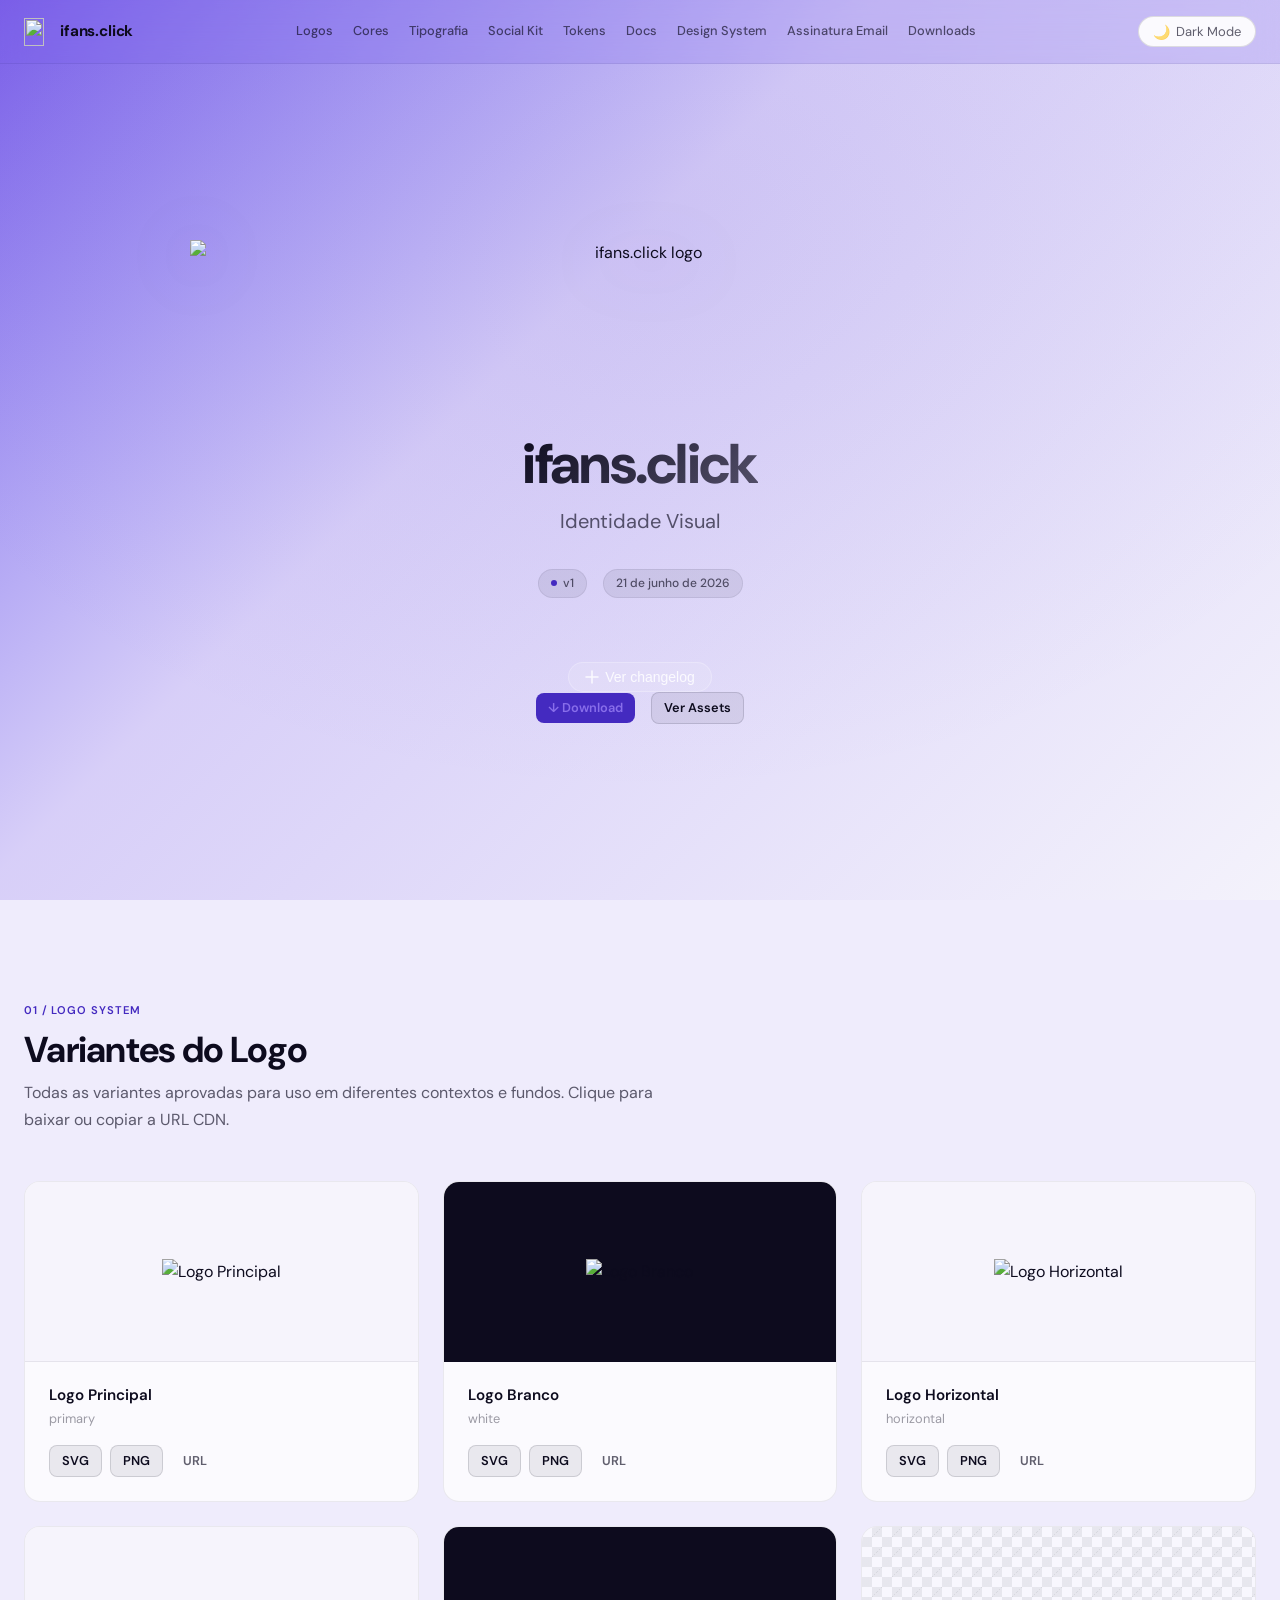
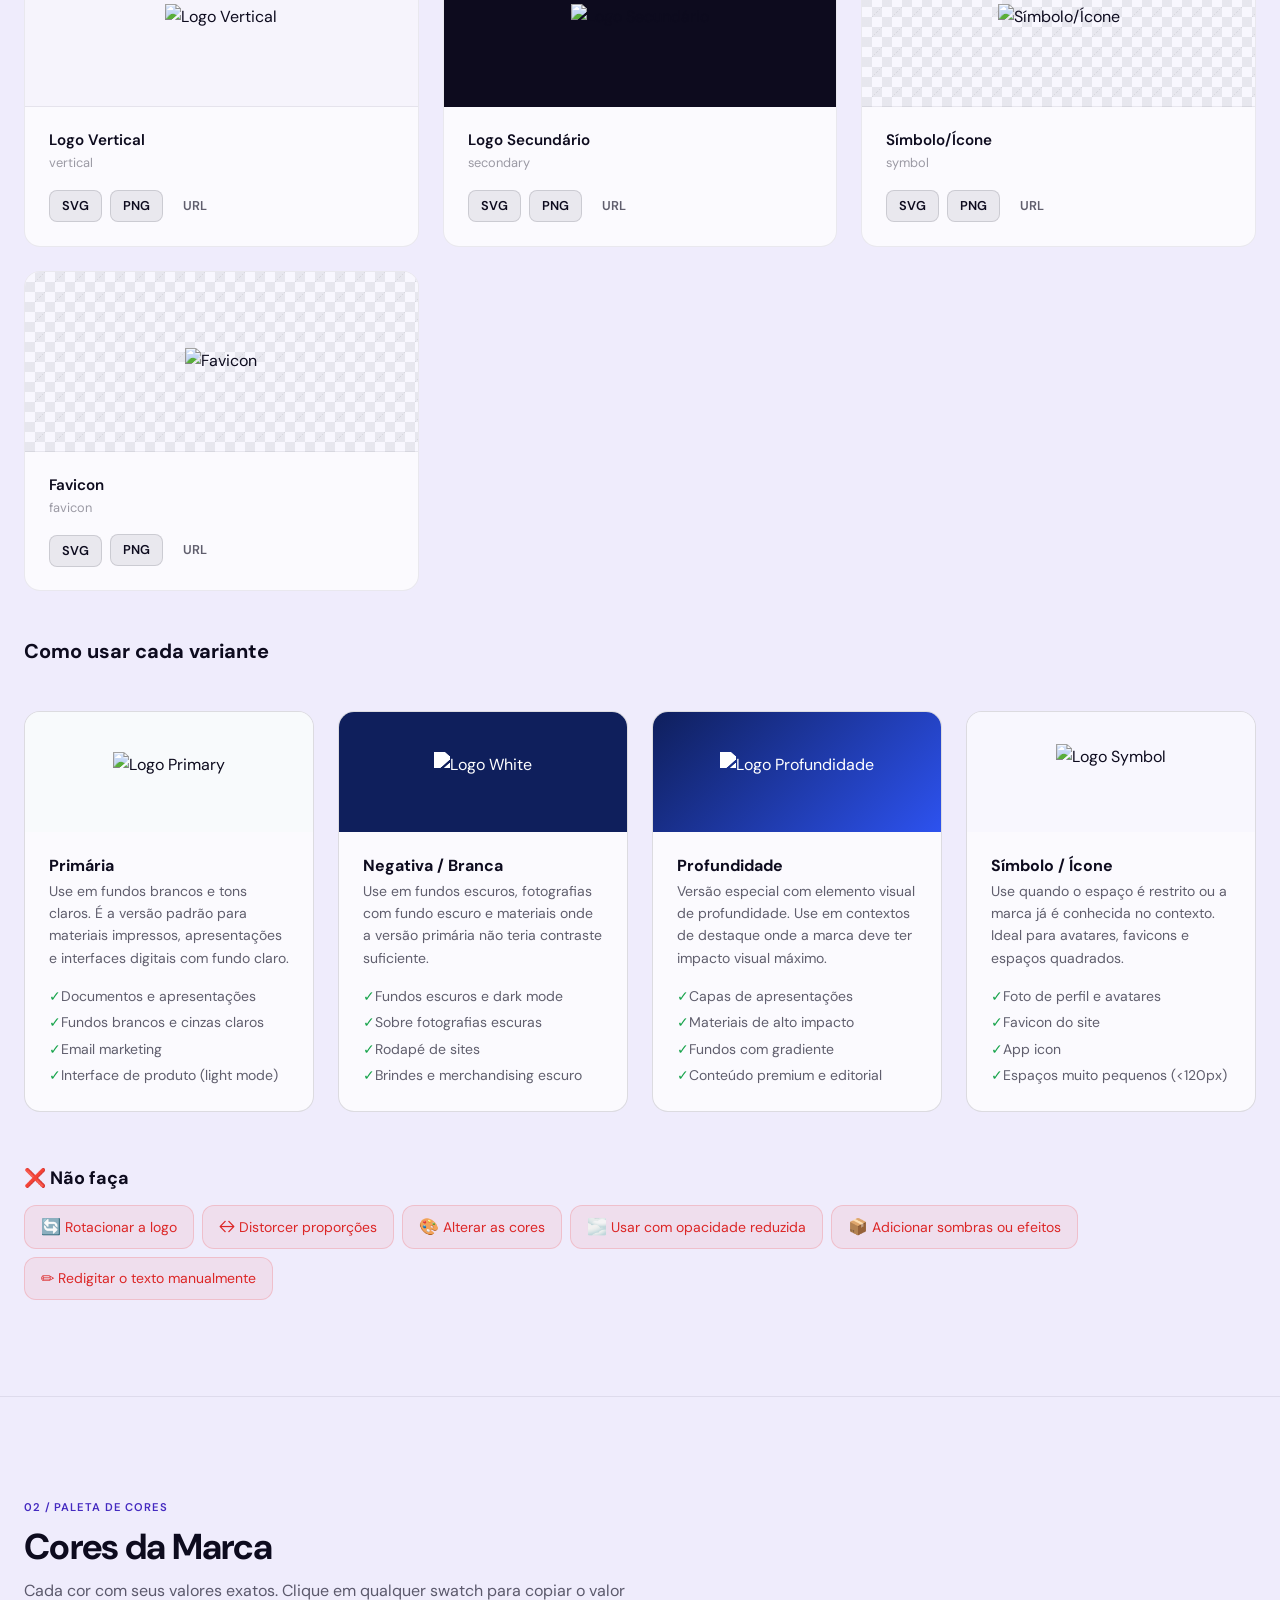
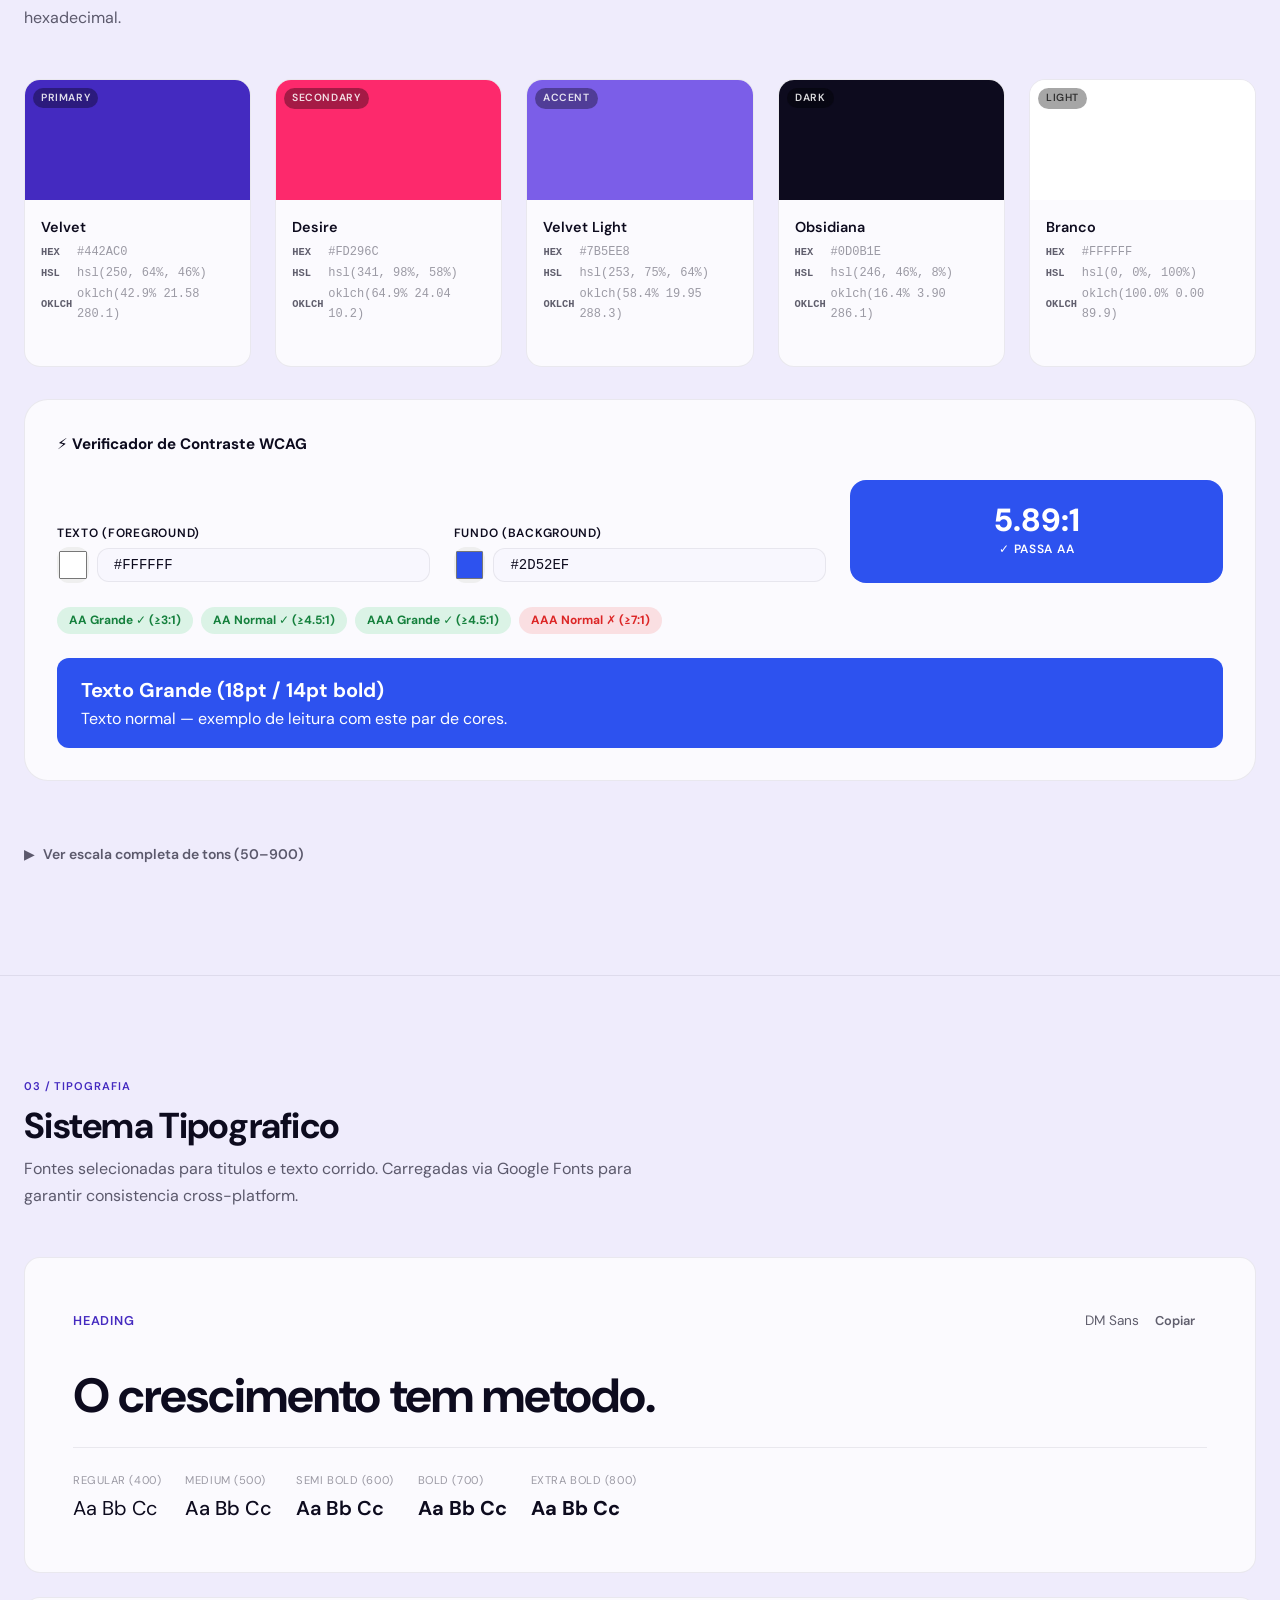
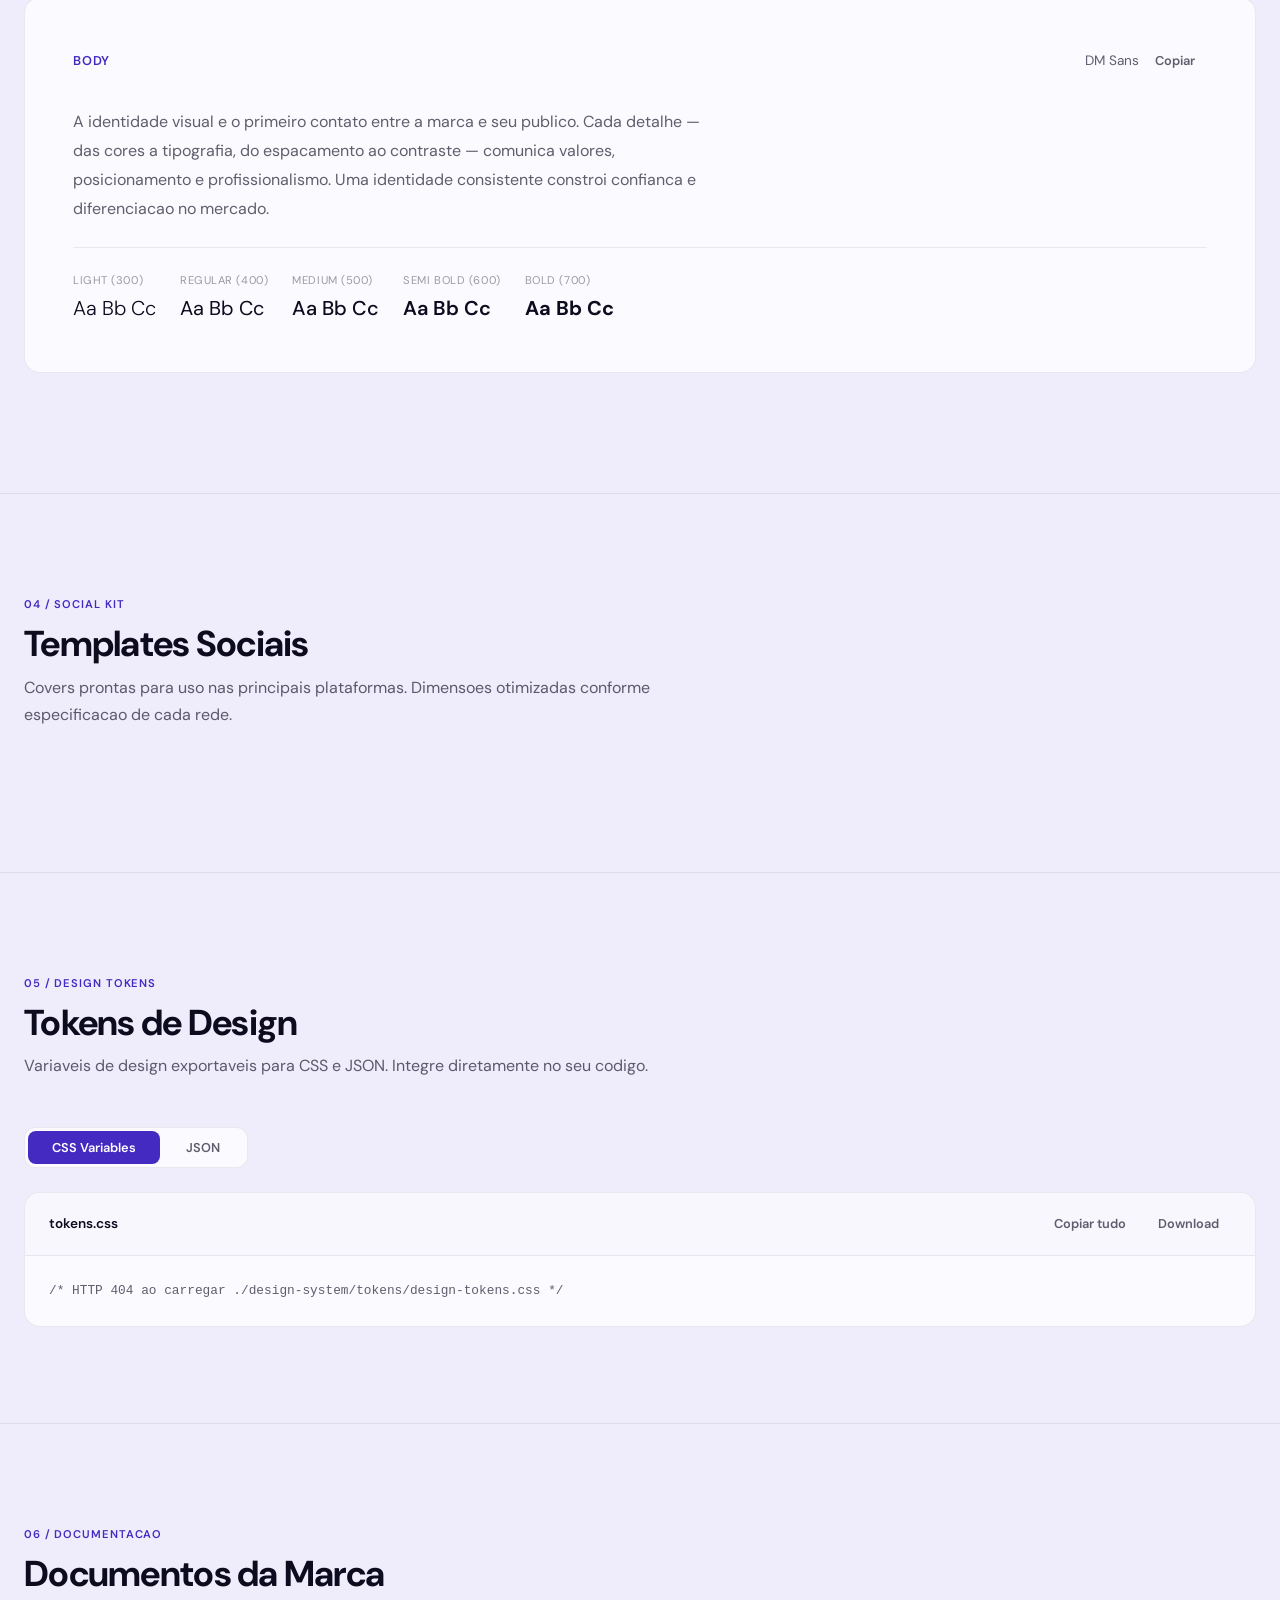
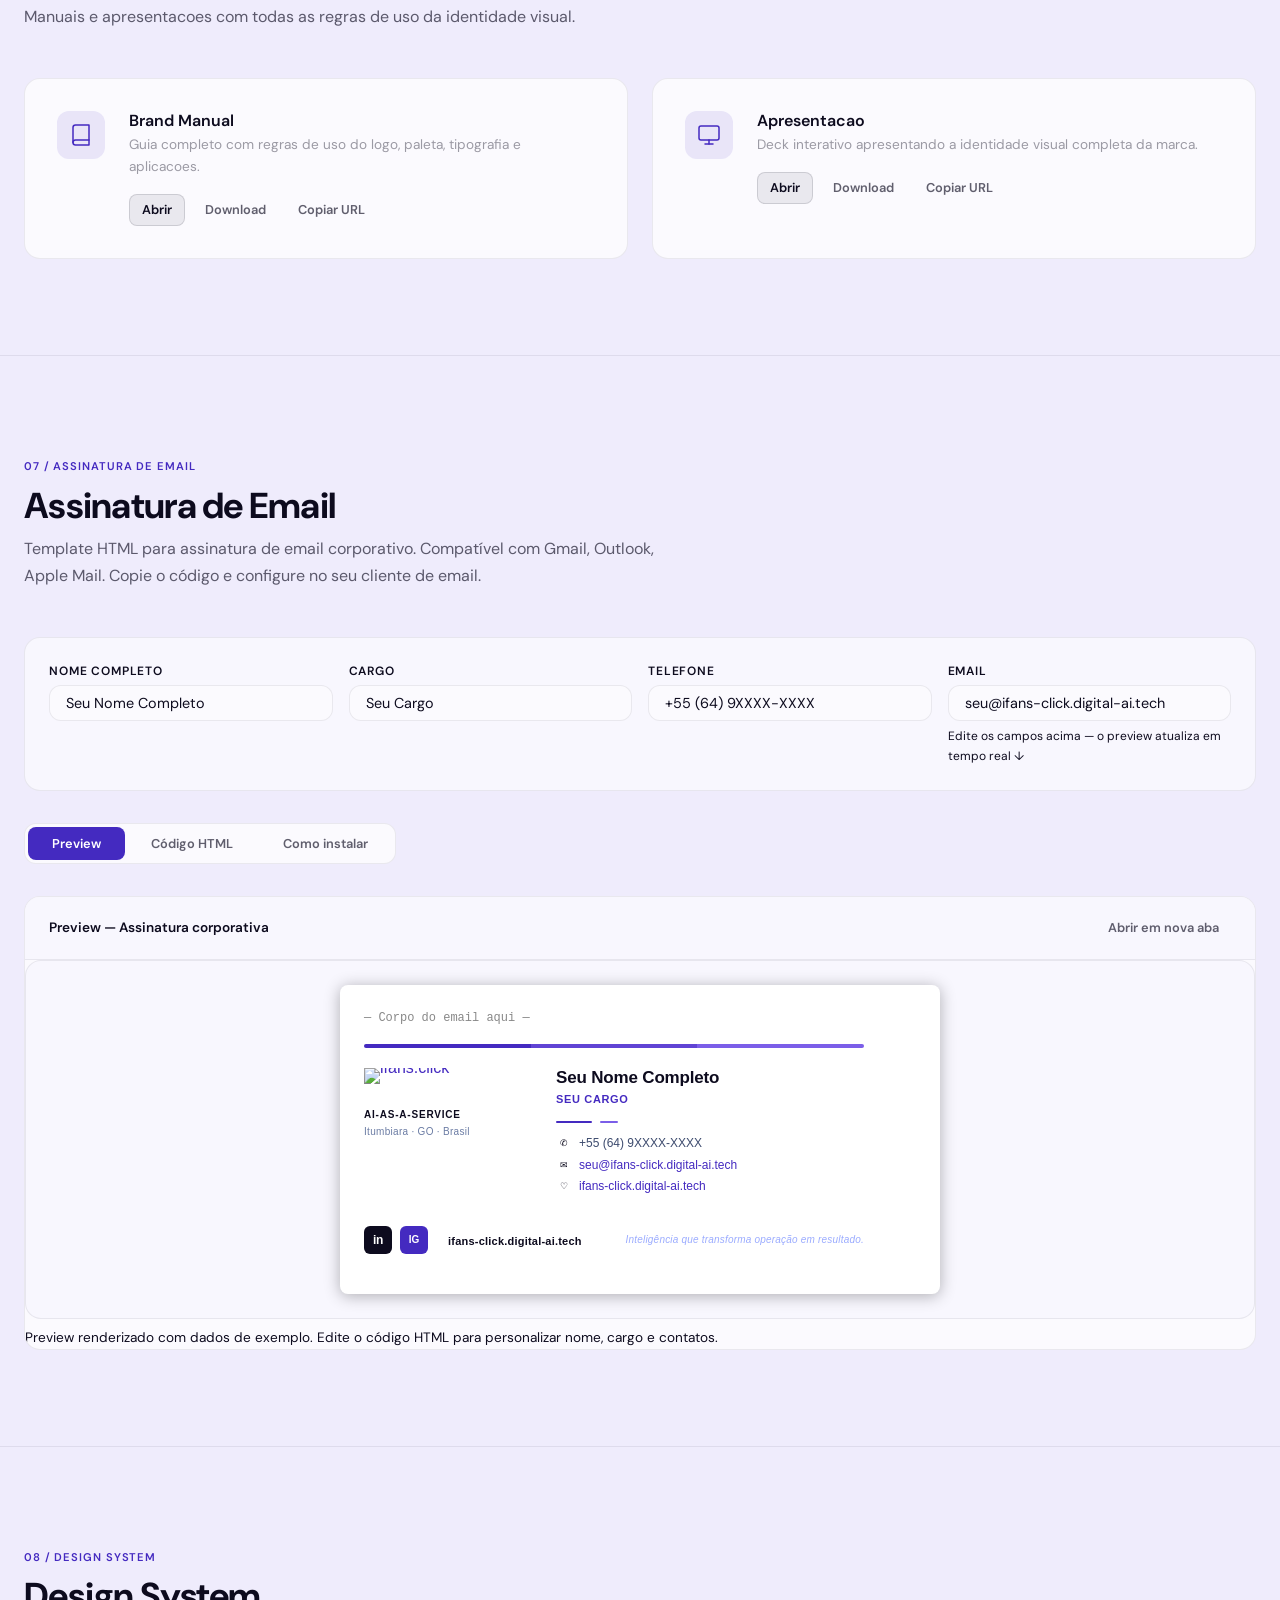
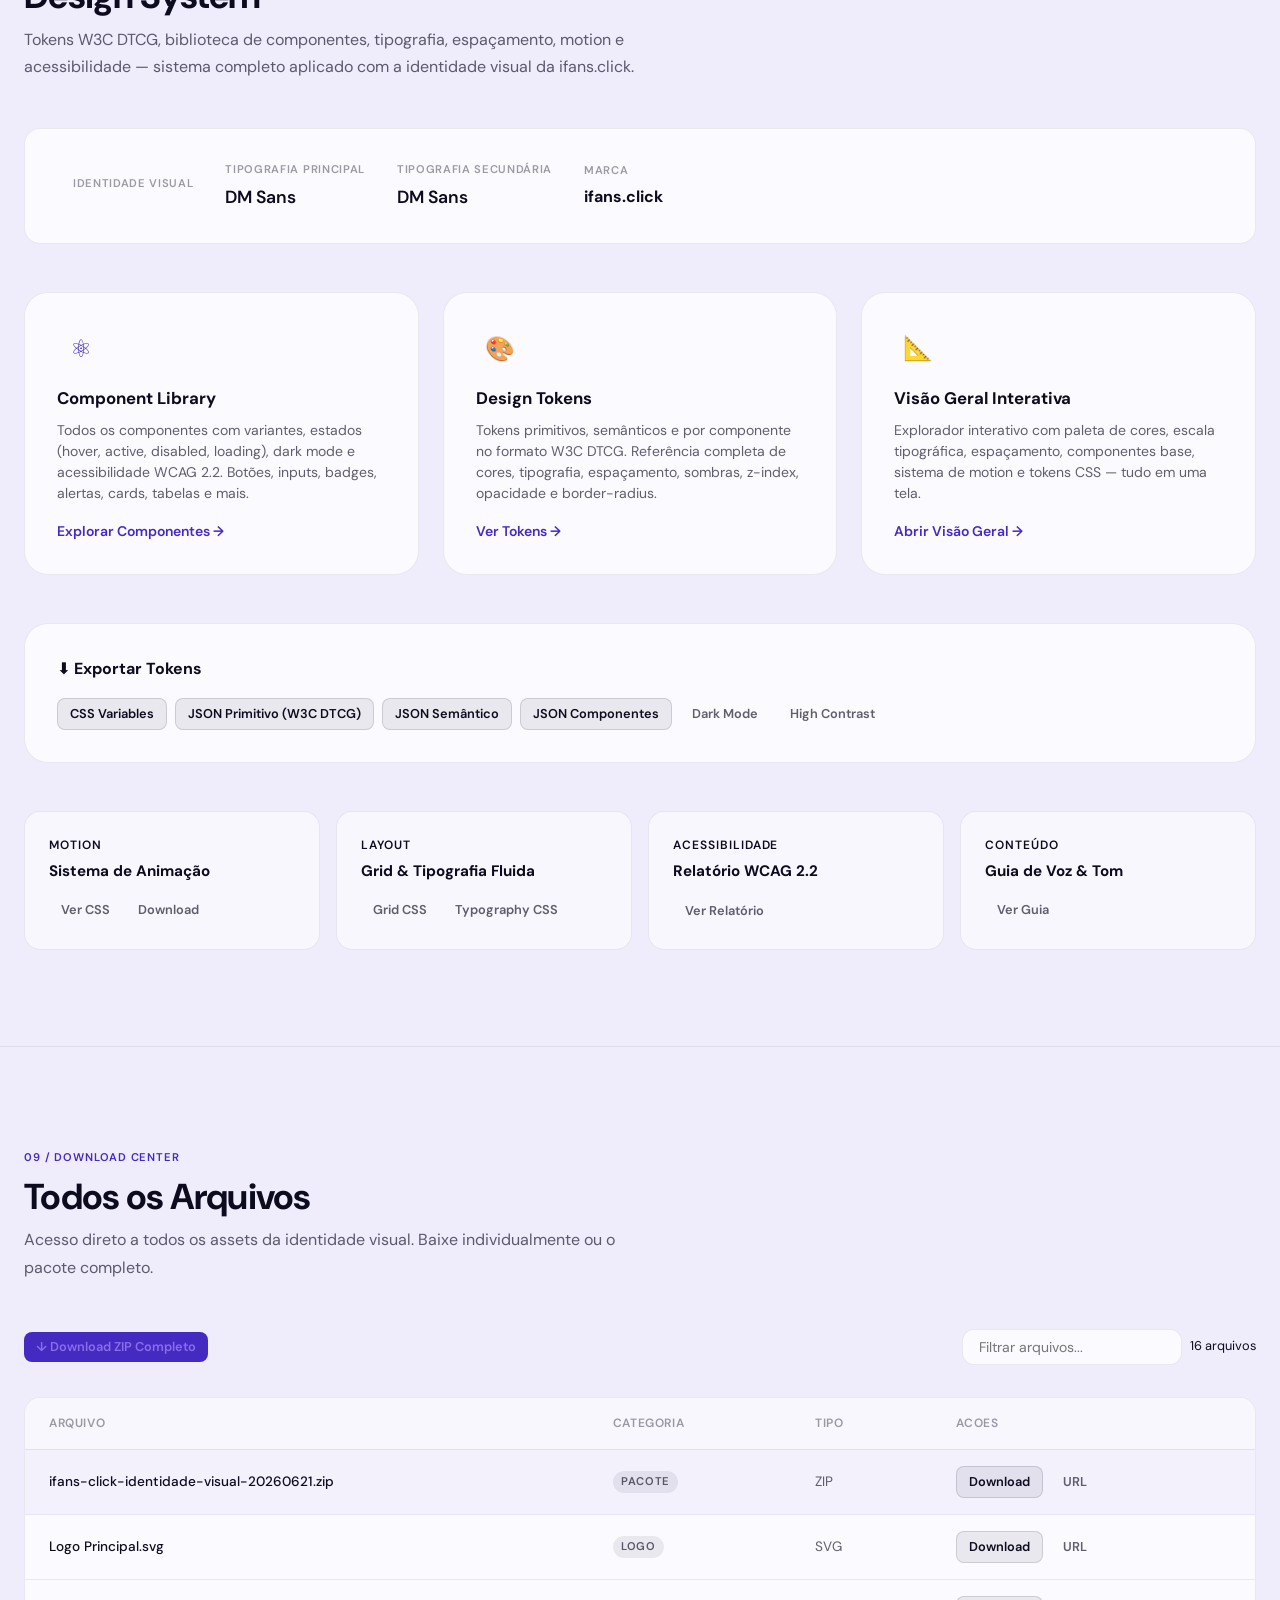
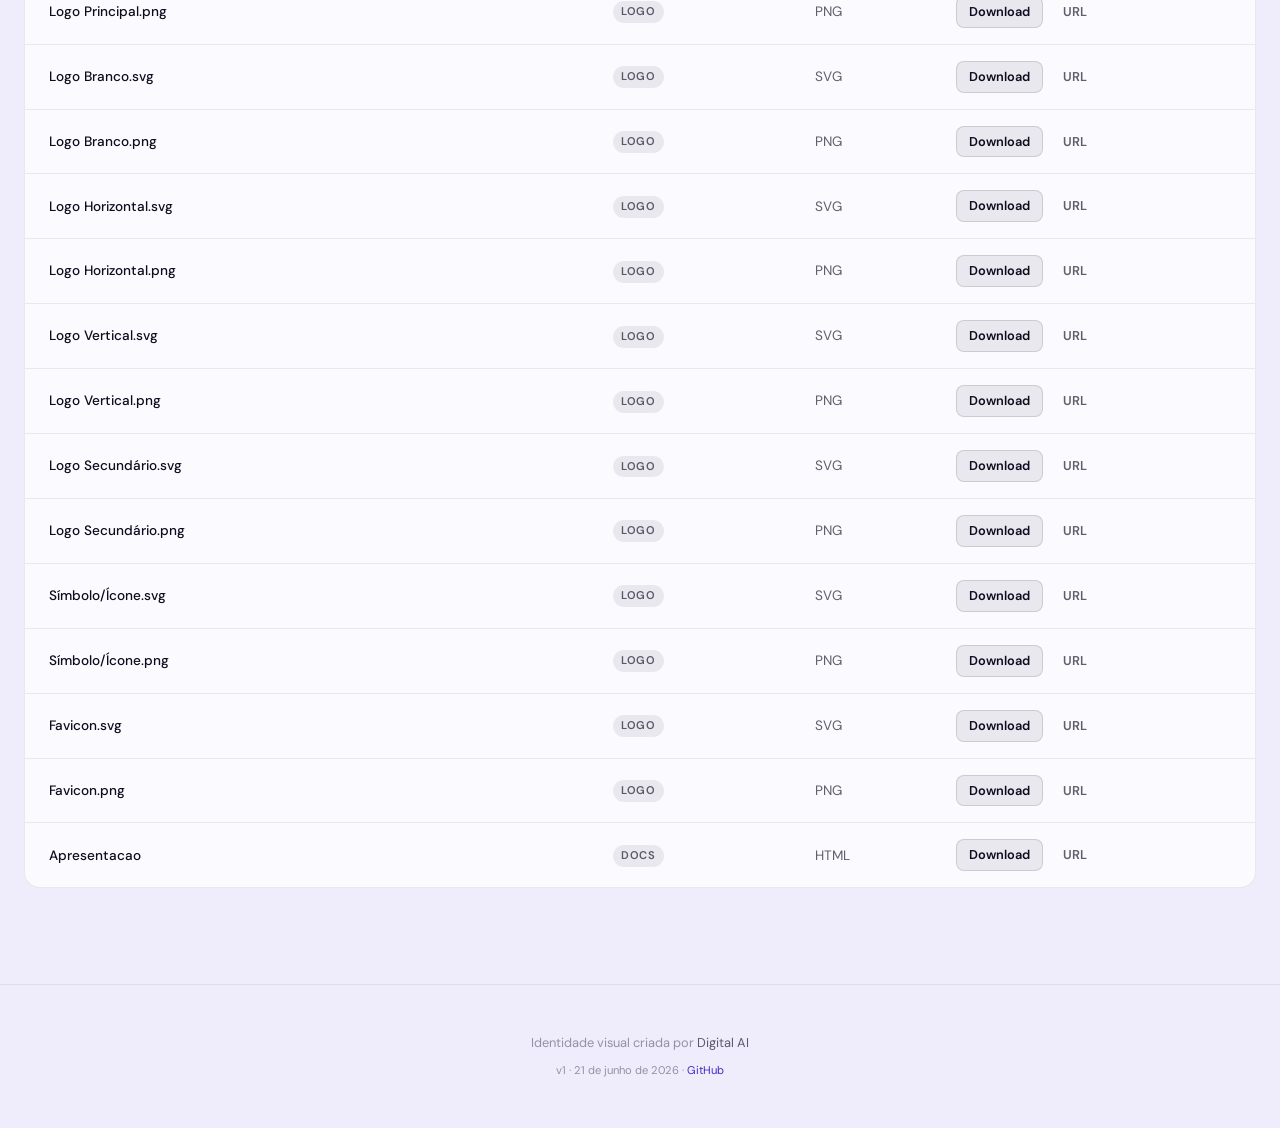
==== commit 89619c2f: "fix: v1.1 — DM Sans heading, Obsidiana dark bg, no white borders" ====
--- a/index.html
+++ b/index.html
@@ -13,15 +13,15 @@
   <link rel="icon" type="image/svg+xml" href="https://s3.amazonaws.com/cdn.digital-ai.tech/uploads/media-cortex/identity/ifans-click/logos/symbol-only.svg">
   <link rel="preconnect" href="https://fonts.googleapis.com">
   <link rel="preconnect" href="https://fonts.gstatic.com" crossorigin>
-  <link href="https://fonts.googleapis.com/css2?family=Syne:wght@400;500;600;700;800&family=DM+Sans:wght@300;400;500;600;700&display=swap" rel="stylesheet">
+  <link href="https://fonts.googleapis.com/css2?family=DM+Sans:wght@400;500;600;700;800&family=DM+Sans:wght@300;400;500;600;700&display=swap" rel="stylesheet">
   <style>
     /* ==================== BRAND TOKENS (sempre disponíveis) ==================== */
     :root {
       --brand-primary:   #442AC0;
       --brand-secondary: #FD296C;
-      --brand-accent:    #FFFFFF;
+      --brand-accent:    #7B5EE8;
       --brand-dark:      #0D0B1E;
-      --font-heading: 'Syne', system-ui, sans-serif;
+      --font-heading: 'DM Sans', system-ui, sans-serif;
       --font-body:    'DM Sans', system-ui, sans-serif;
       /* Layout & Motion */
       --radius-sm: 8px; --radius-md: 12px; --radius-lg: 16px; --radius-xl: 24px;
@@ -39,11 +39,11 @@
     /* Fundos neutros quase-pretos — marca aparece nos acentos, gradientes e hero */
     :root,
     [data-theme="dark"] {
-      --bg-base:       #0d0d10;
-      --bg-surface:    #141418;
-      --bg-card:       #1a1a20;
-      --bg-card-hover: #202028;
-      --bg-elevated:   #1e1e26;
+      --bg-base:       #0D0B1E;
+      --bg-surface:    #13112A;
+      --bg-card:       #1A1830;
+      --bg-card-hover: #1F1D38;
+      --bg-elevated:   #1C1A32;
       --text-primary:   #f0f0f8;
       --text-secondary: rgba(240,240,248,0.62);
       --text-muted:     rgba(240,240,248,0.38);
@@ -72,11 +72,11 @@
     /* Zero hardcode — tudo derivado das cores da marca via color-mix */
     [data-theme="light"] {
       /* Backgrounds: tint sutil do accent da marca sobre branco */
-      --bg-base:       color-mix(in srgb, #FFFFFF 12%, #FFFFFF 88%);
-      --bg-surface:    color-mix(in srgb, #FFFFFF  5%, #FFFFFF 95%);
-      --bg-card:       color-mix(in srgb, #FFFFFF  3%, #FFFFFF 97%);
+      --bg-base:       color-mix(in srgb, #7B5EE8 12%, #FFFFFF 88%);
+      --bg-surface:    color-mix(in srgb, #7B5EE8  5%, #FFFFFF 95%);
+      --bg-card:       color-mix(in srgb, #7B5EE8  3%, #FFFFFF 97%);
       --bg-card-hover: color-mix(in srgb, #442AC0 7%, #FFFFFF 93%);
-      --bg-elevated:   color-mix(in srgb, #FFFFFF 18%, #FFFFFF 82%);
+      --bg-elevated:   color-mix(in srgb, #7B5EE8 18%, #FFFFFF 82%);
       /* Texto derivado do dark da marca */
       --text-primary:   #0D0B1E;
       --text-secondary: rgba(13, 11, 30, 0.65);
@@ -90,17 +90,17 @@
       --shadow-md: 0 4px 12px rgba(13, 11, 30, 0.10);
       --shadow-lg: 0 8px 32px rgba(13, 11, 30, 0.12);
       /* Botão primário: accent da marca como cor de texto */
-      --btn-primary-fg:  color-mix(in srgb, #FFFFFF 90%, #FFFFFF 10%);
+      --btn-primary-fg:  color-mix(in srgb, #7B5EE8 90%, #FFFFFF 10%);
       /* Nav: tint do accent com transparência para backdrop blur */
-      --nav-bg:      color-mix(in srgb, #FFFFFF 20%, transparent 80%);
-      --nav-menu-bg: color-mix(in srgb, #FFFFFF 25%, #FFFFFF 75%);
+      --nav-bg:      color-mix(in srgb, #7B5EE8 20%, transparent 80%);
+      --nav-menu-bg: color-mix(in srgb, #7B5EE8 25%, #FFFFFF 75%);
       /* Logos */
       --logo-bg-dark:  #0D0B1E;
       --logo-bg-light: color-mix(in srgb, #442AC0 5%, #FFFFFF 95%);
       /* Hero: degradê do accent suave ao branco */
       --hero-gradient: linear-gradient(135deg,
-        #FFFFFF 0%,
-        color-mix(in srgb, #FFFFFF 30%, #FFFFFF 70%) 40%,
+        #7B5EE8 0%,
+        color-mix(in srgb, #7B5EE8 30%, #FFFFFF 70%) 40%,
         color-mix(in srgb, #442AC0 6%, #FFFFFF 94%) 100%);
       /* Scrollbar */
       --scrollbar-thumb: rgba(13, 11, 30, 0.15);
@@ -961,8 +961,8 @@
       <div class="type-specimen">
         <div class="type-specimen__header">
           <span class="type-specimen__name">Heading</span>
-          <span class="type-specimen__font">Syne
-            <button class="btn btn--ghost btn--sm tooltip" onclick="copyToClipboard('Syne', this)" aria-label="Copiar nome da fonte">Copiar<span class="tooltip__text">Copiado!</span></button>
+          <span class="type-specimen__font">DM Sans
+            <button class="btn btn--ghost btn--sm tooltip" onclick="copyToClipboard('DM Sans', this)" aria-label="Copiar nome da fonte">Copiar<span class="tooltip__text">Copiado!</span></button>
           </span>
         </div>
         <div class="type-specimen__sample type-specimen__sample--heading">O crescimento tem metodo.</div>
@@ -1111,8 +1111,8 @@
           <span class="tokens-panel__title">Preview — Assinatura corporativa</span>
           <button class="btn btn--ghost btn--sm" onclick="openSigPreview()" aria-label="Abrir preview em nova aba">Abrir em nova aba</button>
         </div>
-        <div style="background:#f5f5f5;padding:24px 16px;border-radius:var(--radius-lg);border:1px solid var(--border-default);">
-          <div style="background:white;padding:24px;border-radius:8px;box-shadow:0 2px 8px rgba(0,0,0,0.08);max-width:600px;margin:0 auto;">
+        <div style="background:var(--bg-surface);padding:24px 16px;border-radius:var(--radius-lg);border:1px solid var(--border-default);">
+          <div style="background:white;padding:24px;border-radius:8px;box-shadow:0 2px 16px rgba(0,0,0,0.3);max-width:600px;margin:0 auto;">
             <p style="font-size:0.75rem;color:#888;margin:0 0 16px;font-family:monospace;">— Corpo do email aqui —</p>
             <div style="overflow-x:auto;-webkit-overflow-scrolling:touch;">
               <div id="sigPreviewContainer"></div>
@@ -1219,7 +1219,7 @@
         </div>
         <div class="ds-brand-overview__block">
           <span class="ds-brand-overview__label">Tipografia Principal</span>
-          <span class="ds-brand-overview__font" style="font-family:'Syne',sans-serif;">Syne</span>
+          <span class="ds-brand-overview__font" style="font-family:'DM Sans',sans-serif;">DM Sans</span>
         </div>
         <div class="ds-brand-overview__block">
           <span class="ds-brand-overview__label">Tipografia Secundária</span>
@@ -1353,7 +1353,7 @@
   <!-- JAVASCRIPT -->
   <script>
     /* === DATA (injected at build time) === */
-    const PALETTE = [{"name":"Velvet","hex":"#442AC0","rgb":"68, 42, 192","role":"primary"},{"name":"Desire","hex":"#FD296C","rgb":"253, 41, 108","role":"secondary"},{"name":"Branco","hex":"#FFFFFF","rgb":"255, 255, 255","role":"light"},{"name":"Obsidiana","hex":"#0D0B1E","rgb":"13, 11, 30","role":"dark"}];
+    const PALETTE = [{"name":"Velvet","hex":"#442AC0","rgb":"68, 42, 192","role":"primary"},{"name":"Desire","hex":"#FD296C","rgb":"253, 41, 108","role":"secondary"},{"name":"Velvet Light","hex":"#7B5EE8","rgb":"123, 94, 232","role":"accent"},{"name":"Obsidiana","hex":"#0D0B1E","rgb":"13, 11, 30","role":"dark"},{"name":"Branco","hex":"#FFFFFF","rgb":"255, 255, 255","role":"light"}];
     const LOGOS = [{"name":"Logo Principal","svg_url":"https://s3.amazonaws.com/cdn.digital-ai.tech/uploads/media-cortex/identity/ifans-click/logos/logo-primary.svg","png_url":"https://s3.amazonaws.com/cdn.digital-ai.tech/uploads/media-cortex/identity/ifans-click/logos/logo-primary.png","variant":"primary","bg":"light"},{"name":"Logo Branco","svg_url":"https://s3.amazonaws.com/cdn.digital-ai.tech/uploads/media-cortex/identity/ifans-click/logos/logo-negative.svg","png_url":"https://s3.amazonaws.com/cdn.digital-ai.tech/uploads/media-cortex/identity/ifans-click/logos/logo-negative.png","variant":"white","bg":"dark"},{"name":"Logo Horizontal","svg_url":"https://s3.amazonaws.com/cdn.digital-ai.tech/uploads/media-cortex/identity/ifans-click/logos/logo-horizontal.svg","png_url":"https://s3.amazonaws.com/cdn.digital-ai.tech/uploads/media-cortex/identity/ifans-click/logos/logo-horizontal.png","variant":"horizontal","bg":"light"},{"name":"Logo Vertical","svg_url":"https://s3.amazonaws.com/cdn.digital-ai.tech/uploads/media-cortex/identity/ifans-click/logos/logo-vertical.svg","png_url":"https://s3.amazonaws.com/cdn.digital-ai.tech/uploads/media-cortex/identity/ifans-click/logos/logo-vertical.png","variant":"vertical","bg":"light"},{"name":"Logo Secundário","svg_url":"https://s3.amazonaws.com/cdn.digital-ai.tech/uploads/media-cortex/identity/ifans-click/logos/logo-secondary.svg","png_url":"https://s3.amazonaws.com/cdn.digital-ai.tech/uploads/media-cortex/identity/ifans-click/logos/logo-secondary.png","variant":"secondary","bg":"dark"},{"name":"Símbolo/Ícone","svg_url":"https://s3.amazonaws.com/cdn.digital-ai.tech/uploads/media-cortex/identity/ifans-click/logos/symbol-only.svg","png_url":"https://s3.amazonaws.com/cdn.digital-ai.tech/uploads/media-cortex/identity/ifans-click/logos/symbol-only.png","variant":"symbol","bg":"dark"},{"name":"Favicon","svg_url":"https://s3.amazonaws.com/cdn.digital-ai.tech/uploads/media-cortex/identity/ifans-click/logos/favicon-32.svg","png_url":"https://s3.amazonaws.com/cdn.digital-ai.tech/uploads/media-cortex/identity/ifans-click/logos/favicon-32.png","variant":"favicon","bg":"dark"}];
     const SOCIAL_ITEMS = [];
     const TOKENS_CSS_URL = '';
@@ -1862,7 +1862,7 @@
     function buildSignatureHTML(logoUrl, brandColor, brandDark, sigName, sigRole, sigPhone, sigEmail) {
       var c  = brandColor || '#2D52EF';
       var d  = brandDark  || '#0F1F5C';
-      var a  = '#FFFFFF';
+      var a  = '#7B5EE8';
       var lc = '#FFFFFF' !== '{{' + 'BRAND_LIGHT}}' ? '#FFFFFF' : '#E8EEFF';
       var site      = 'https://ifans-click.digital-ai.tech';
       var siteShort = site.replace(/^https?:\/\//,'');
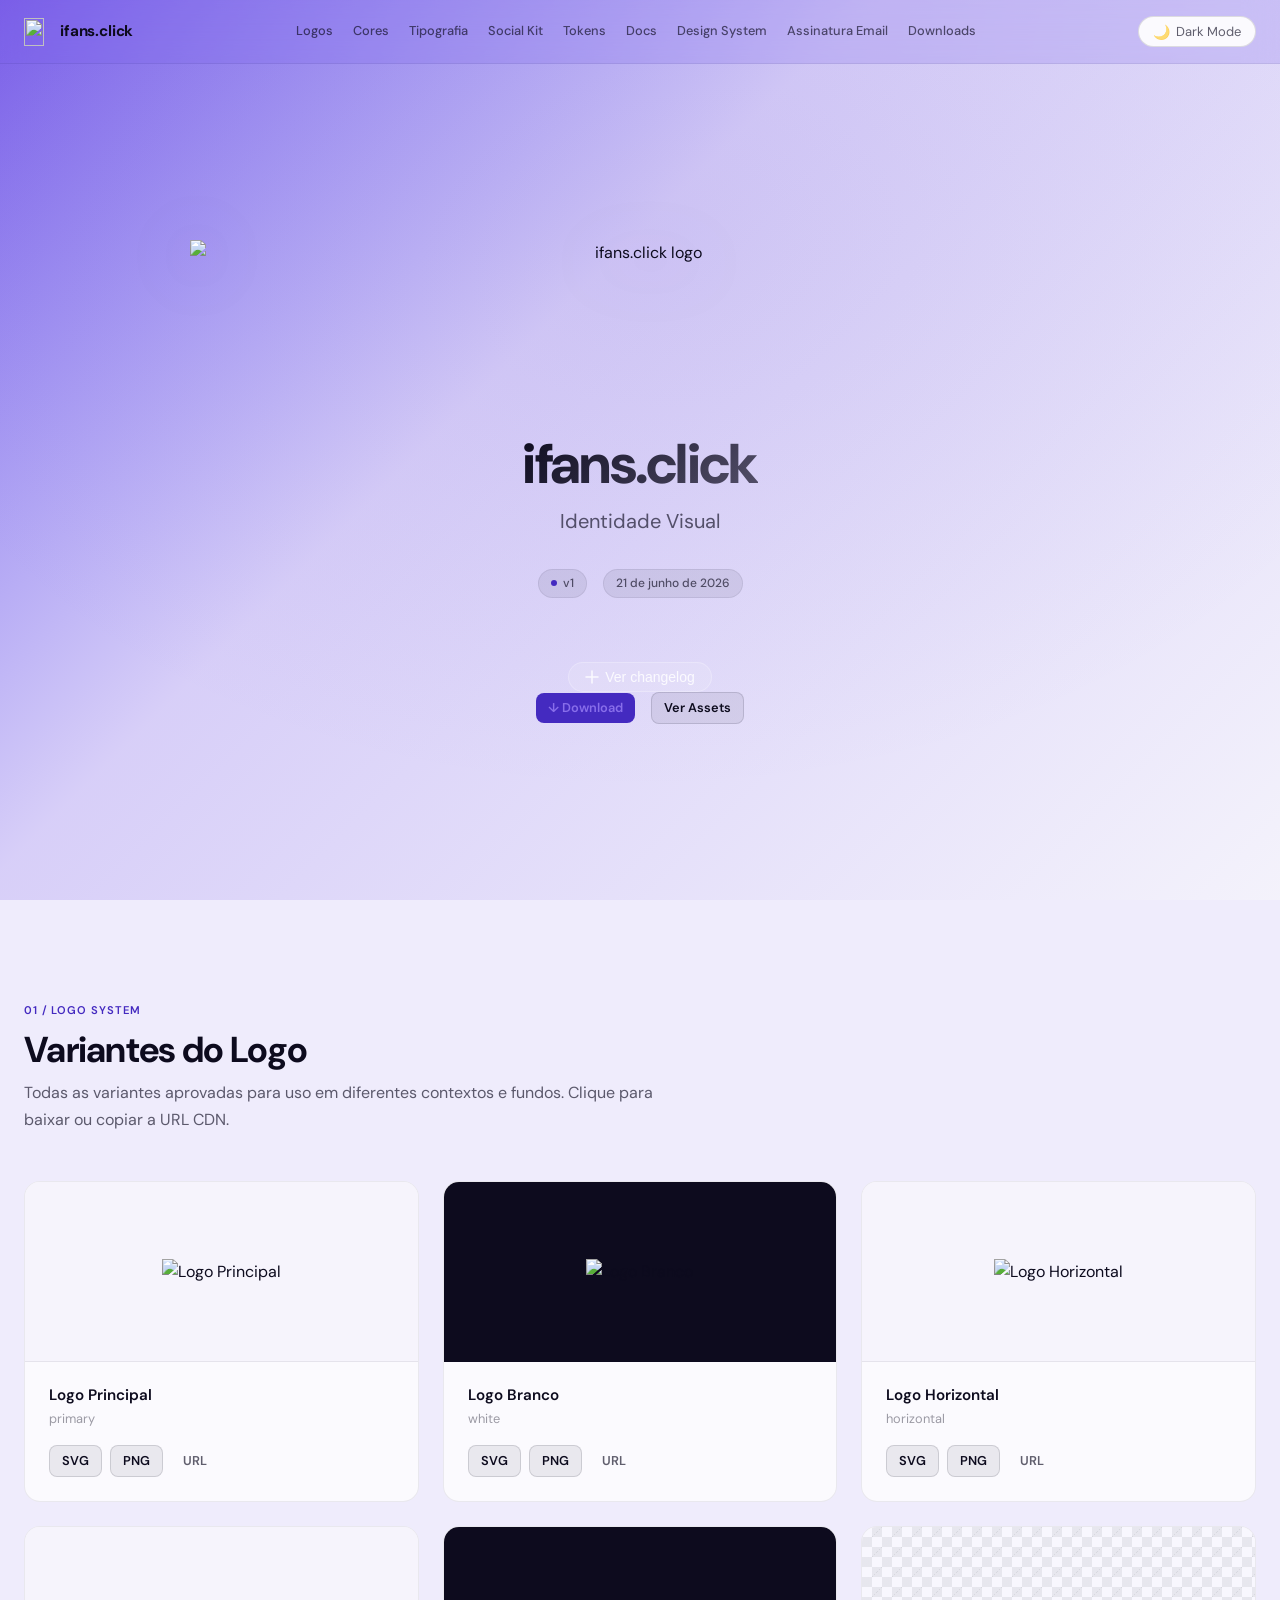
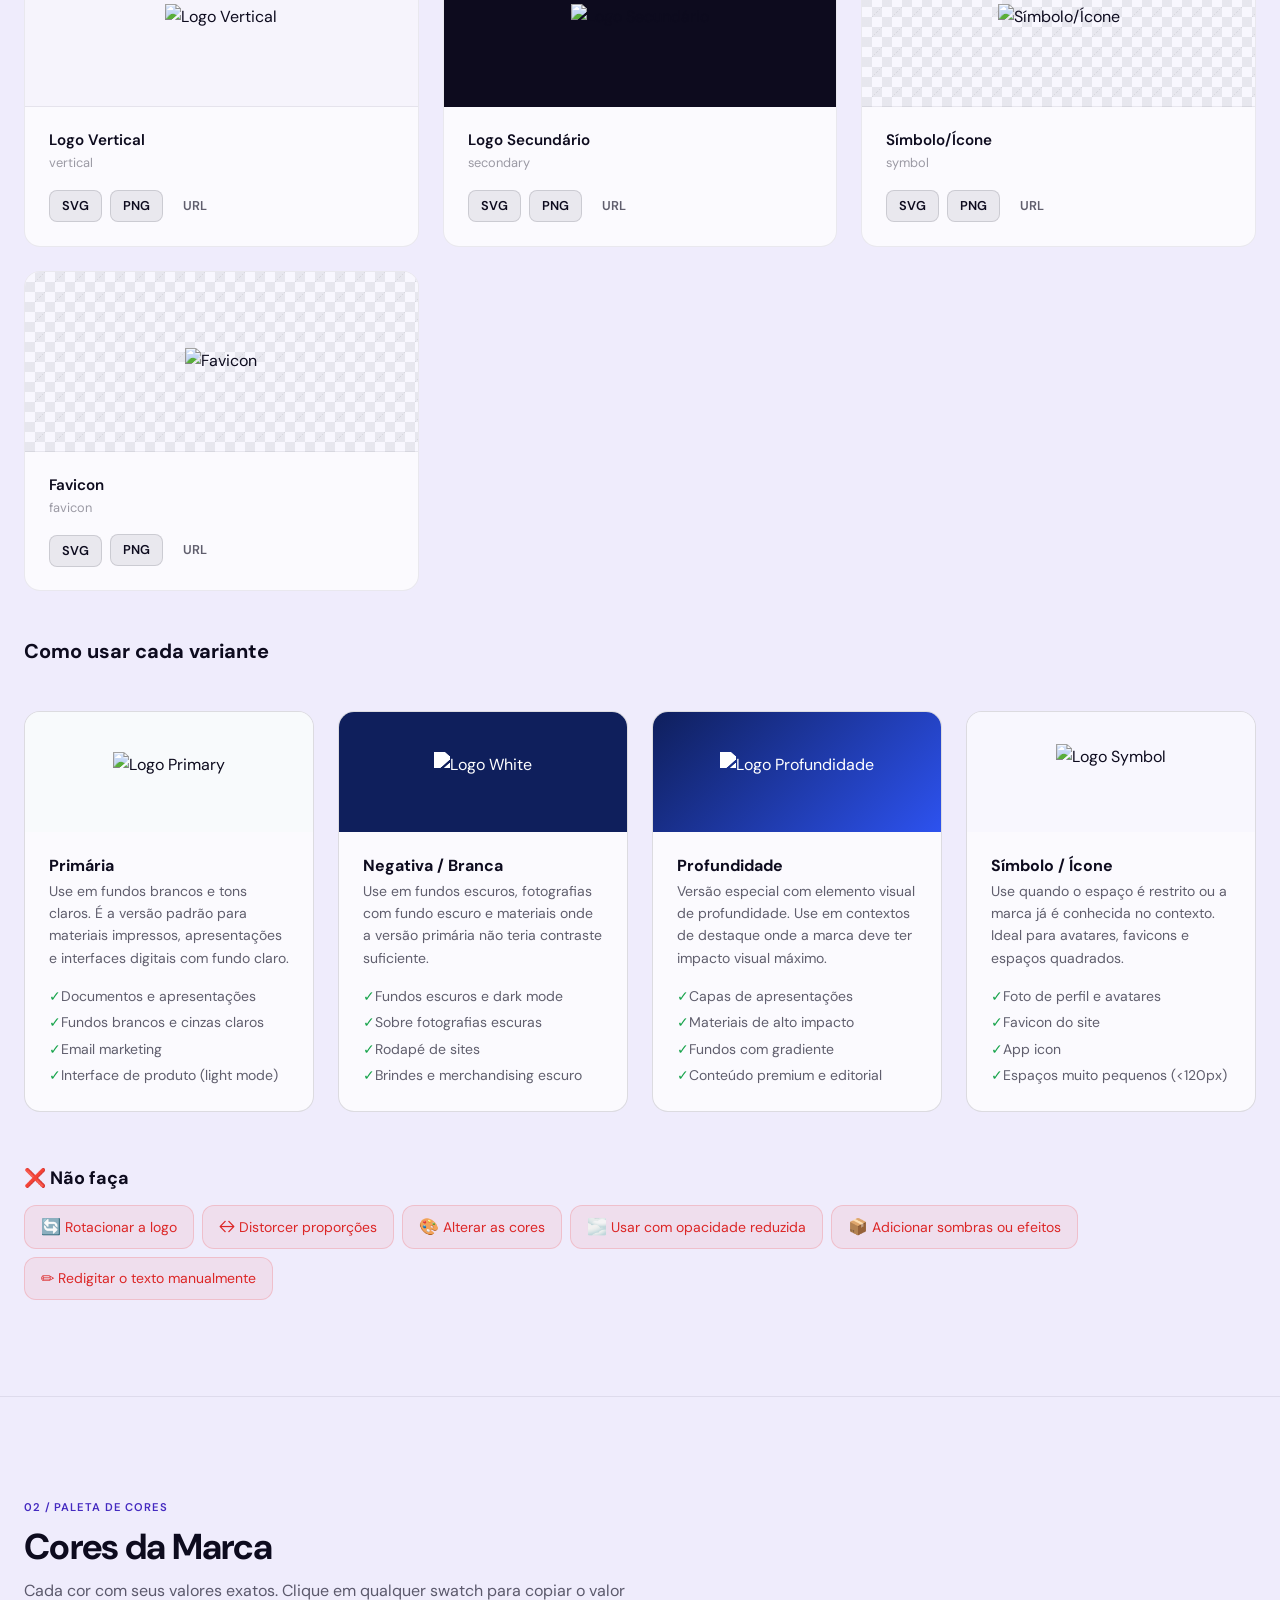
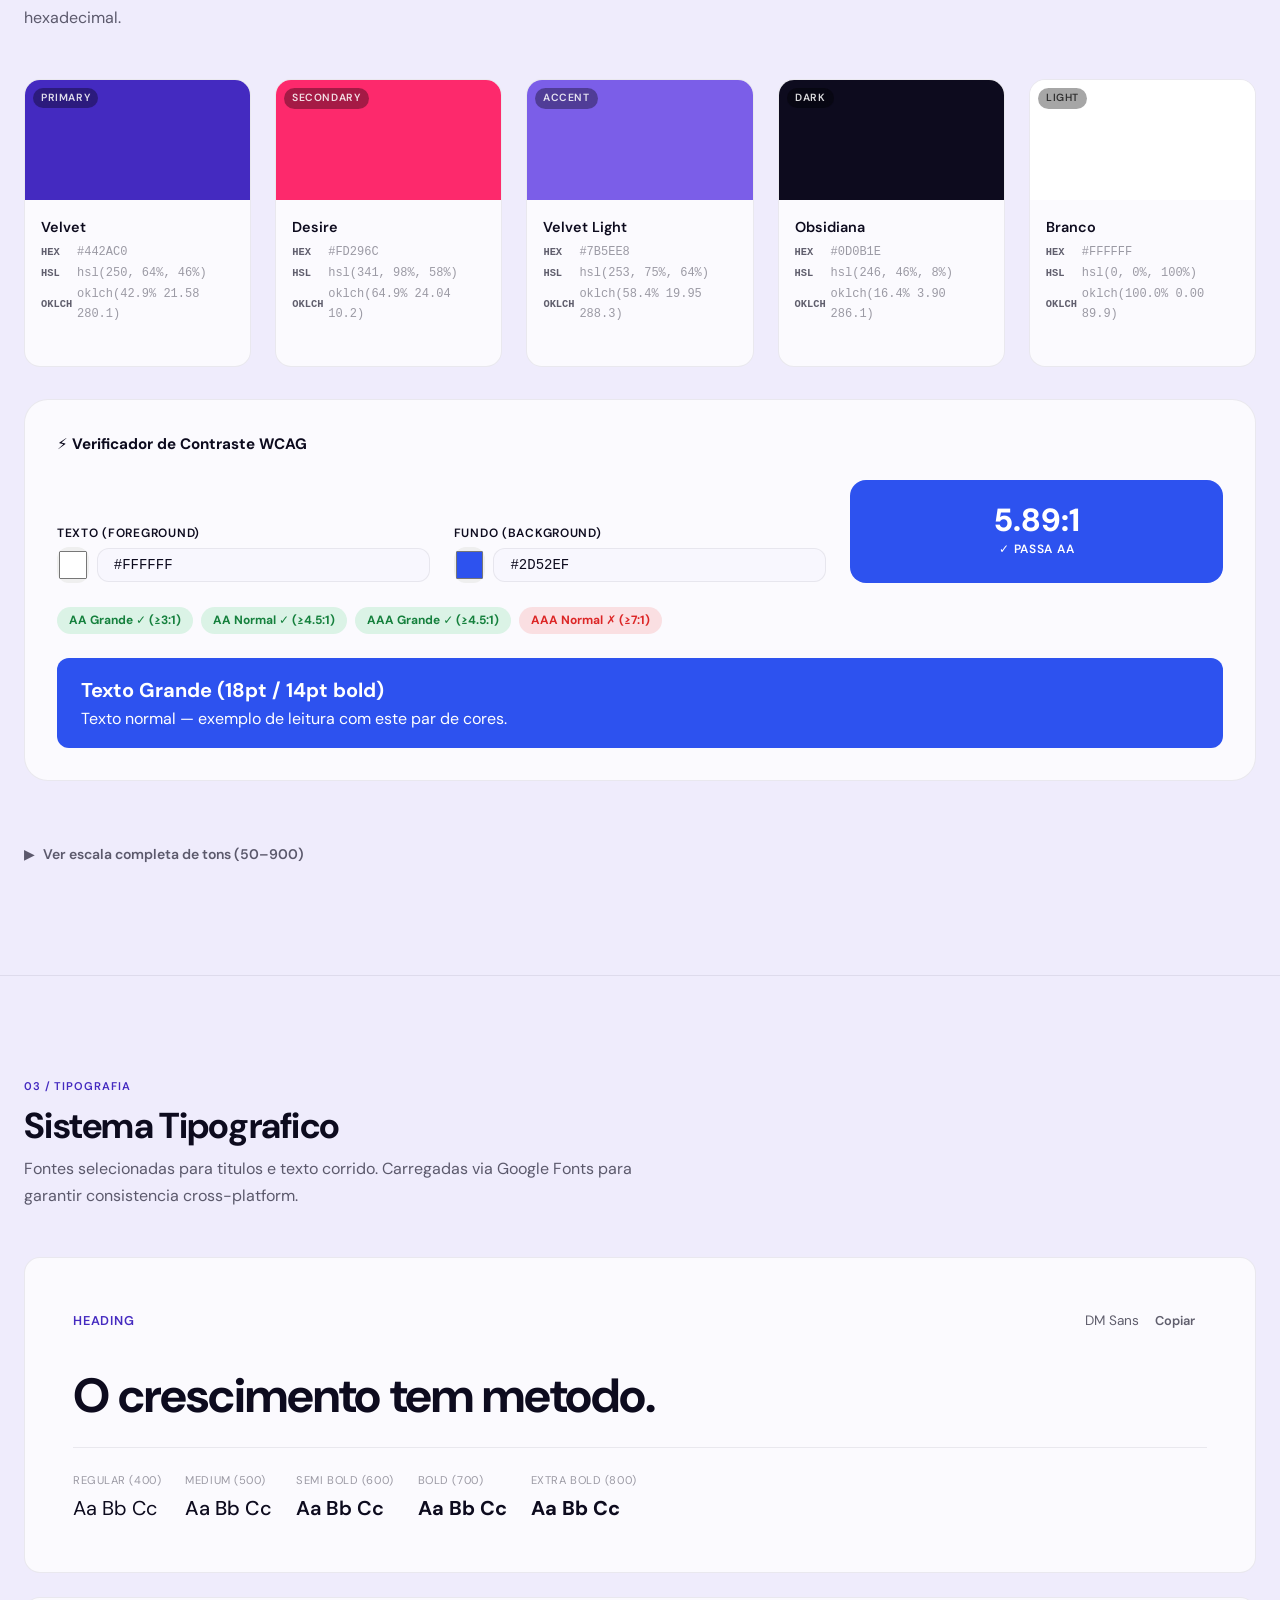
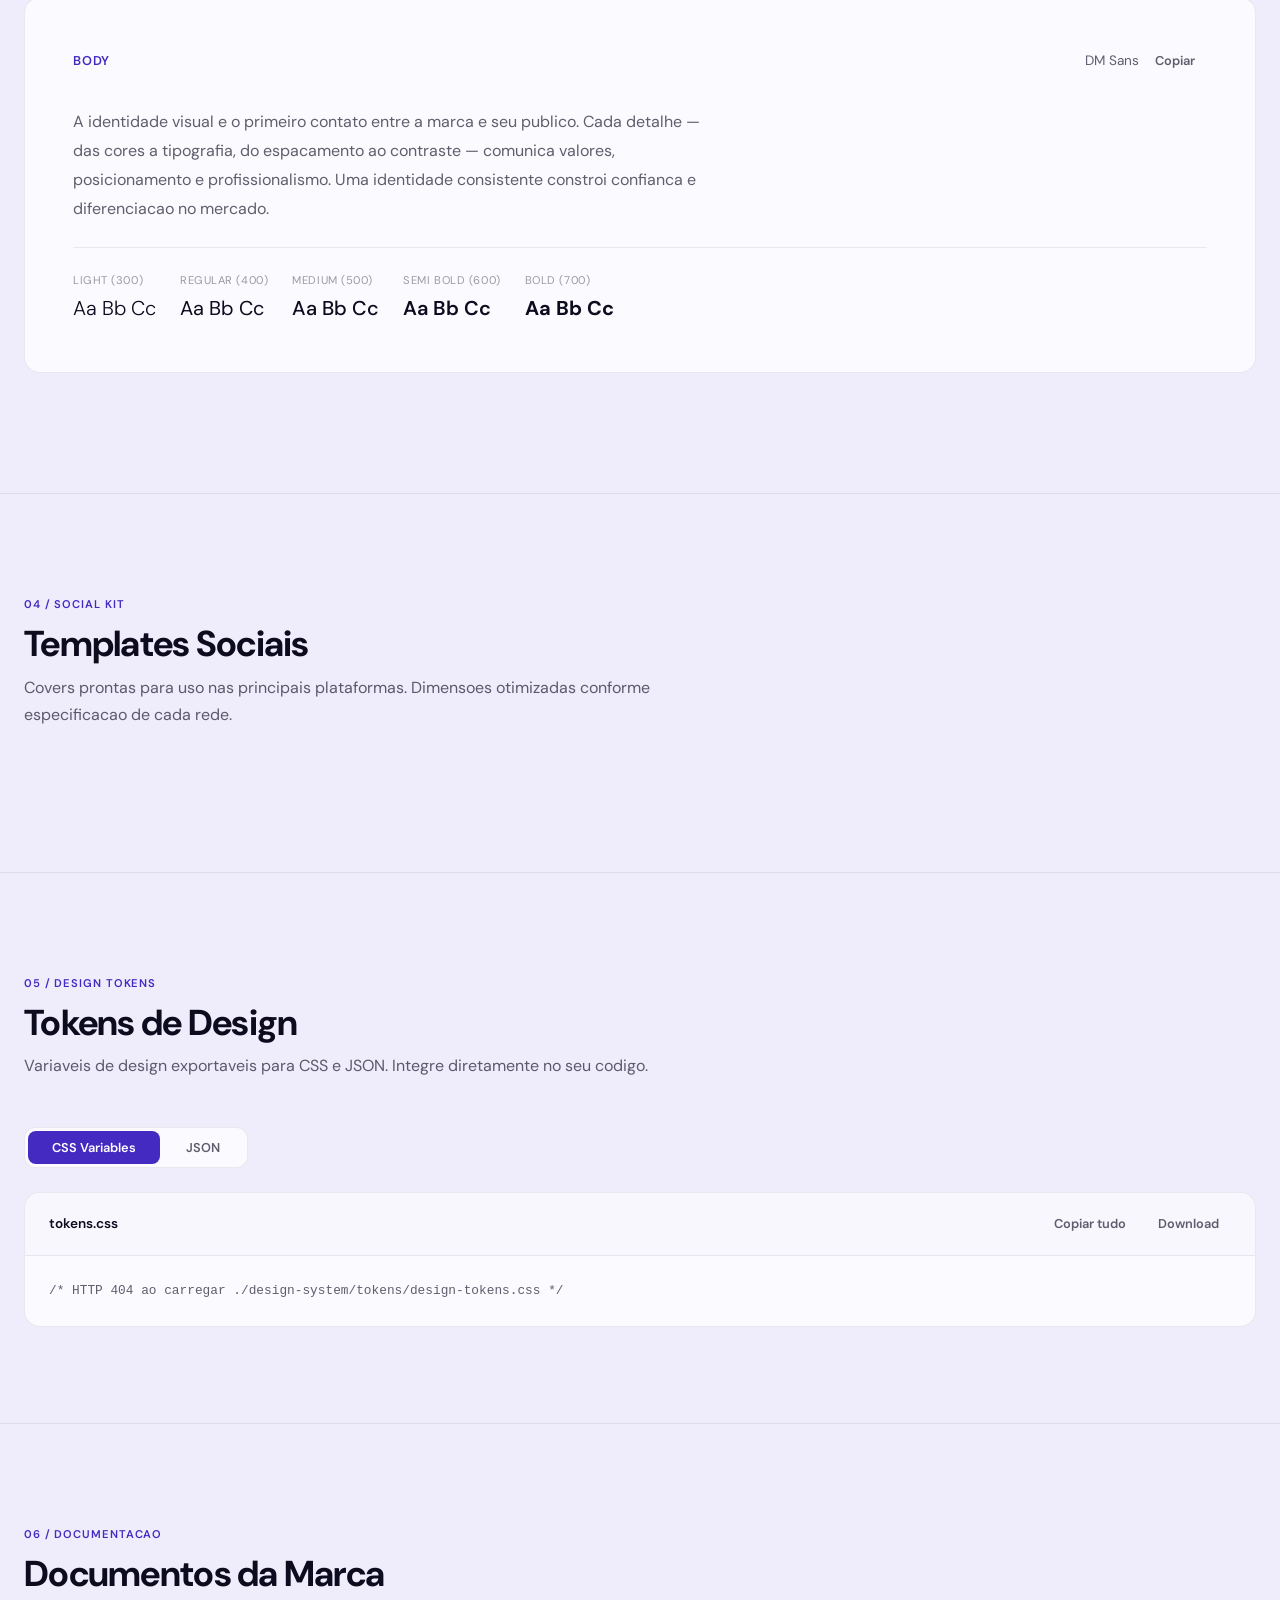
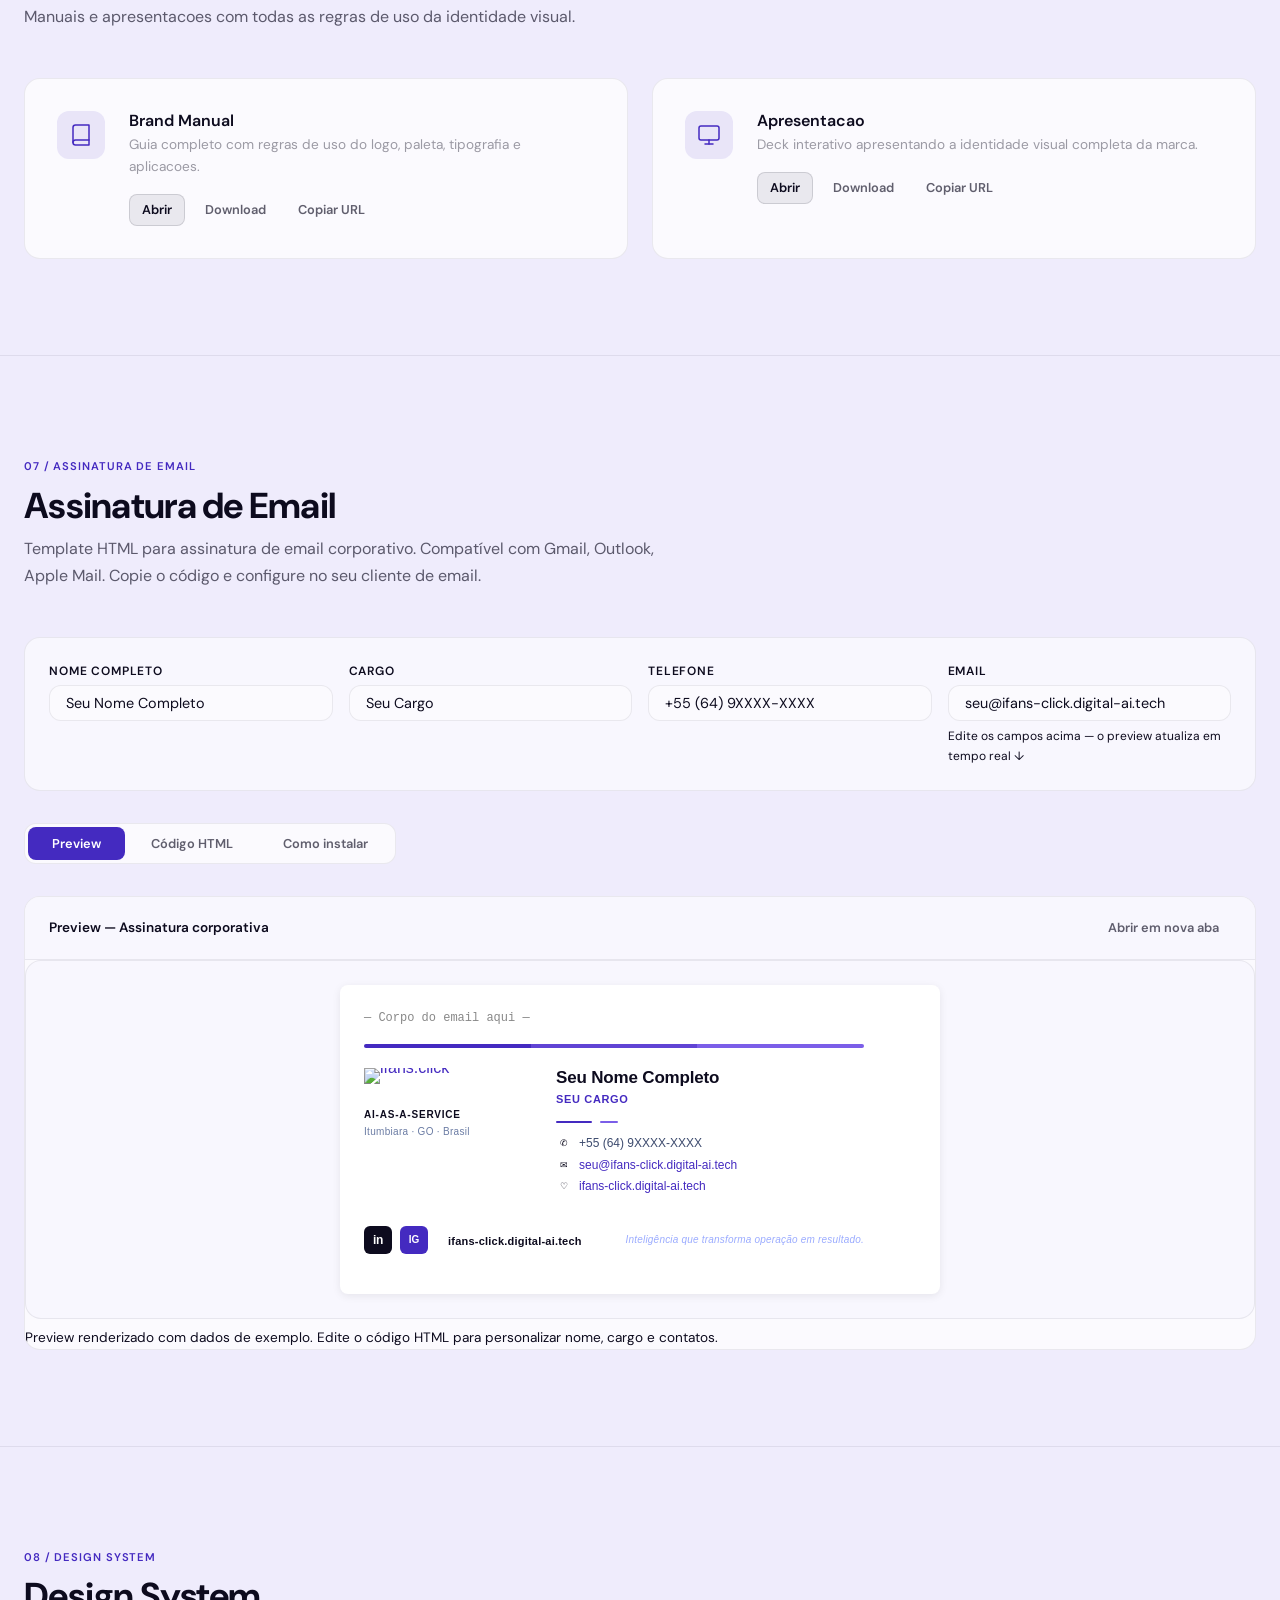
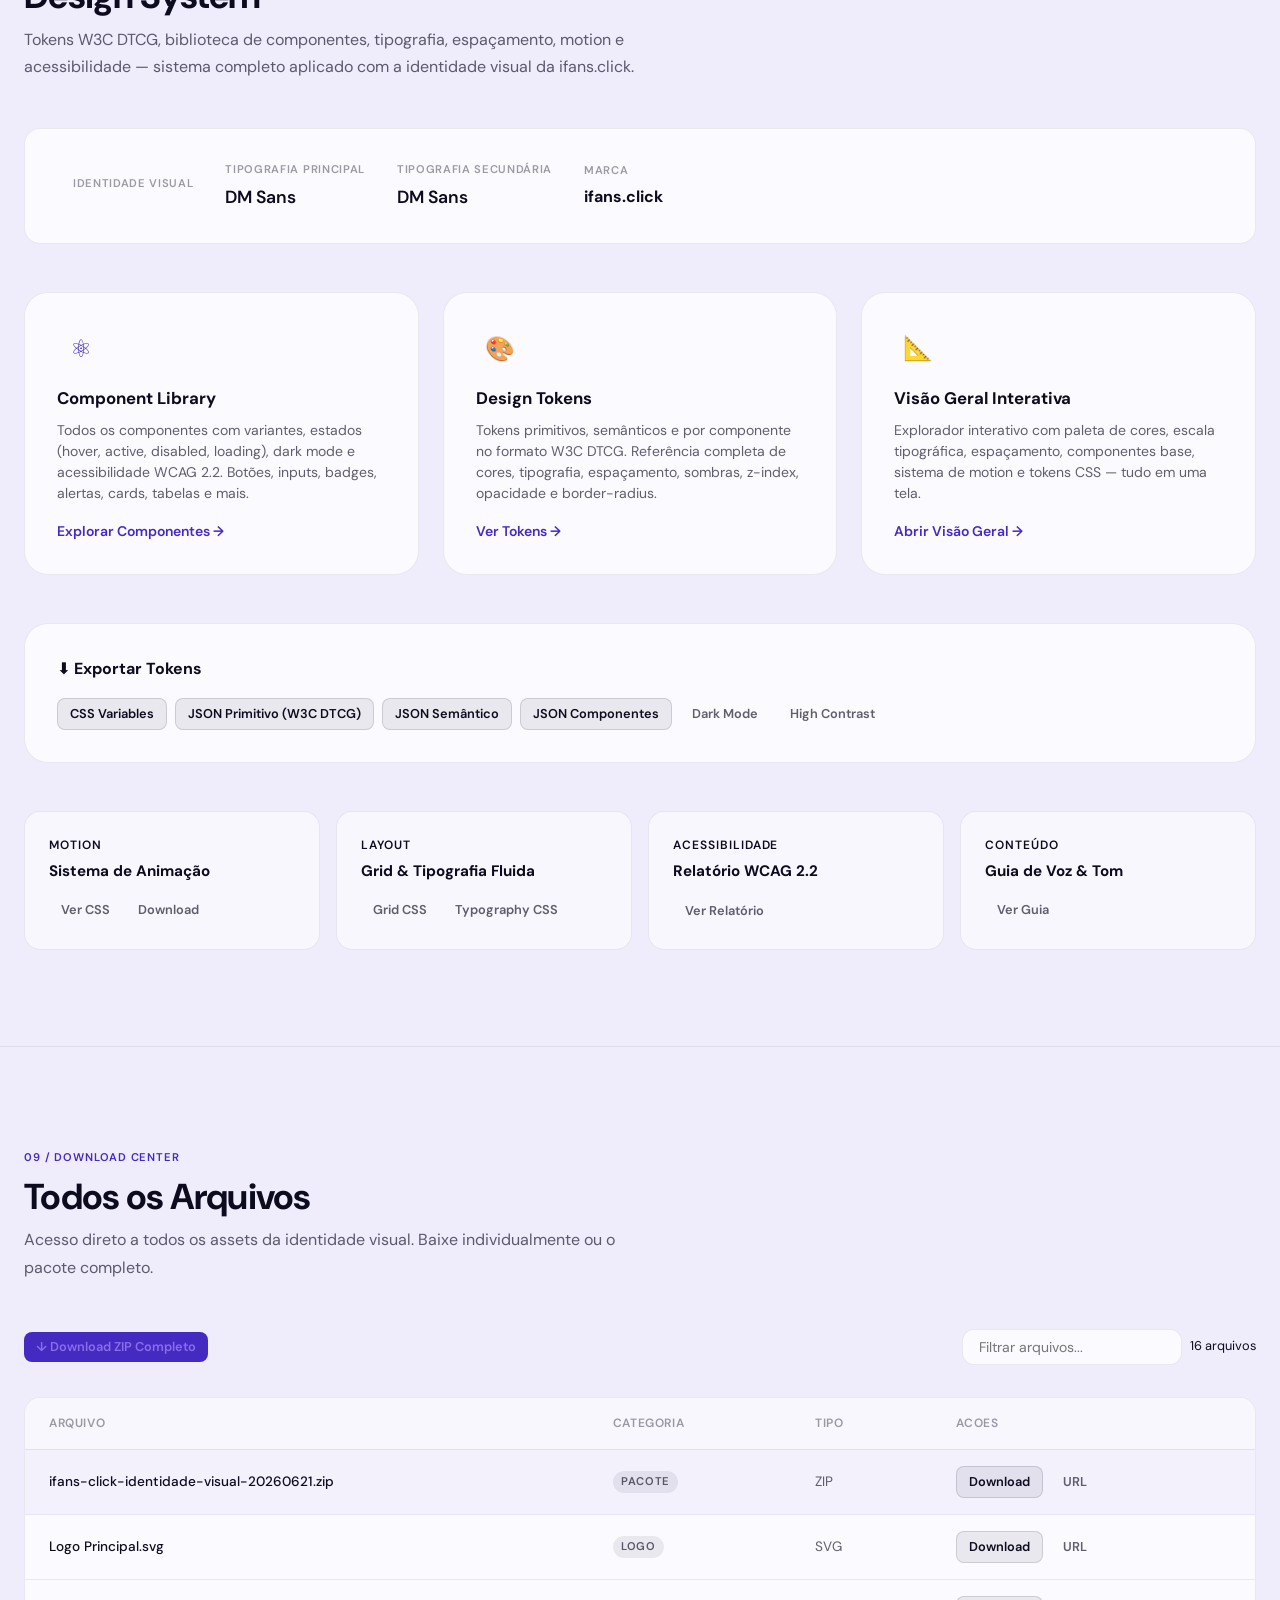
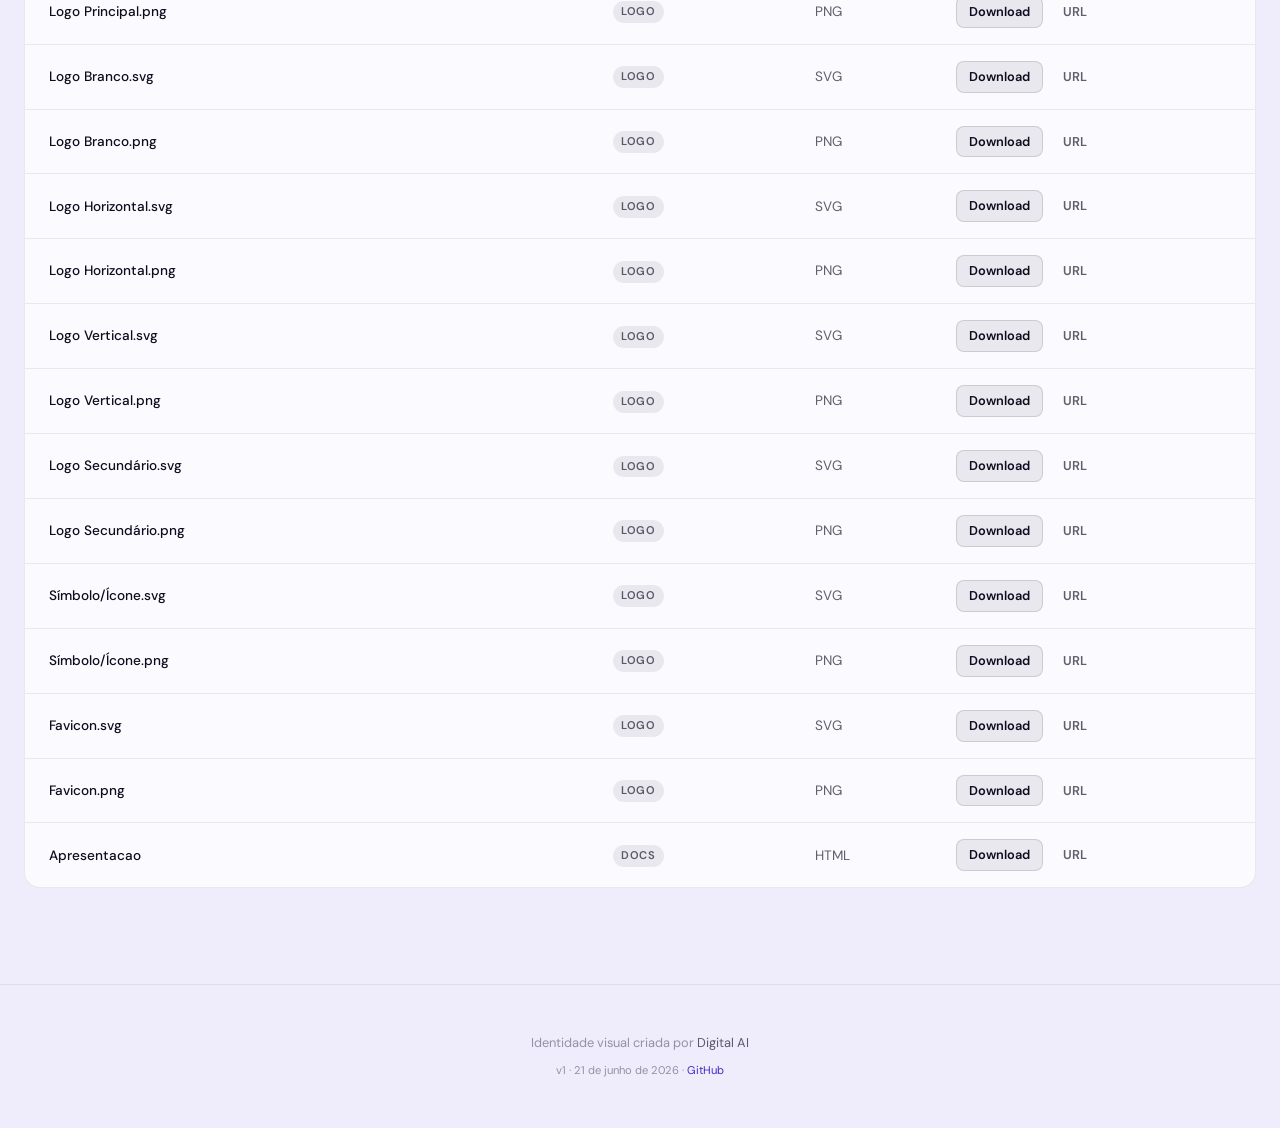
==== commit 26488a64: "fix: font independente (text→paths), bg transparente, dark mode Obsidiana" ====
--- a/index.html
+++ b/index.html
@@ -39,34 +39,12 @@
     /* Fundos neutros quase-pretos — marca aparece nos acentos, gradientes e hero */
     :root,
     [data-theme="dark"] {
-      --bg-base:       #0D0B1E;
-      --bg-surface:    #13112A;
-      --bg-card:       #1A1830;
-      --bg-card-hover: #1F1D38;
-      --bg-elevated:   #1C1A32;
-      --text-primary:   #f0f0f8;
-      --text-secondary: rgba(240,240,248,0.62);
-      --text-muted:     rgba(240,240,248,0.38);
-      --border-subtle:  rgba(240,240,248,0.07);
-      --border-medium:  rgba(240,240,248,0.13);
-      --border-accent:  var(--brand-primary);
-      --shadow-sm: 0 1px 2px rgba(0,0,0,0.5);
-      --shadow-md: 0 4px 12px rgba(0,0,0,0.6);
-      --shadow-lg: 0 8px 32px rgba(0,0,0,0.7);
-      --btn-primary-fg:  #ffffff;
-      --nav-bg:          rgba(13,13,16,0.92);
-      --nav-menu-bg:     rgba(13,13,16,0.97);
-      --logo-bg-dark:    rgba(255,255,255,0.06);
-      --logo-bg-light:   rgba(255,255,255,0.03);
-      --hero-gradient:   linear-gradient(135deg, #0d0d10 0%, color-mix(in srgb, #FD296C 40%, #0d0d10 60%) 50%, color-mix(in srgb, #442AC0 25%, #0d0d10 75%) 100%);
-      --scrollbar-thumb: rgba(240,240,248,0.12);
-      --scrollbar-hover: rgba(240,240,248,0.22);
-      /* Design System surface tokens */
-      --surface-secondary: var(--bg-surface);
-      --surface-raised: var(--bg-elevated);
-      --accent-primary: var(--brand-primary);
-      --border-default: var(--border-subtle);
-    }
+    --bg-base:       #0D0B1E;
+    --bg-surface:    #13112A;
+    --bg-card:       #1A1830;
+    --bg-card-hover: #1F1D38;
+    --bg-elevated:   #1C1A32;
+  }
 
     /* ==================== LIGHT MODE ==================== */
     /* Zero hardcode — tudo derivado das cores da marca via color-mix */
@@ -1112,7 +1090,7 @@
           <button class="btn btn--ghost btn--sm" onclick="openSigPreview()" aria-label="Abrir preview em nova aba">Abrir em nova aba</button>
         </div>
         <div style="background:var(--bg-surface);padding:24px 16px;border-radius:var(--radius-lg);border:1px solid var(--border-default);">
-          <div style="background:white;padding:24px;border-radius:8px;box-shadow:0 2px 16px rgba(0,0,0,0.3);max-width:600px;margin:0 auto;">
+          <div style="background:white;padding:24px;border-radius:8px;box-shadow:0 2px 8px rgba(0,0,0,0.08);max-width:600px;margin:0 auto;">
             <p style="font-size:0.75rem;color:#888;margin:0 0 16px;font-family:monospace;">— Corpo do email aqui —</p>
             <div style="overflow-x:auto;-webkit-overflow-scrolling:touch;">
               <div id="sigPreviewContainer"></div>
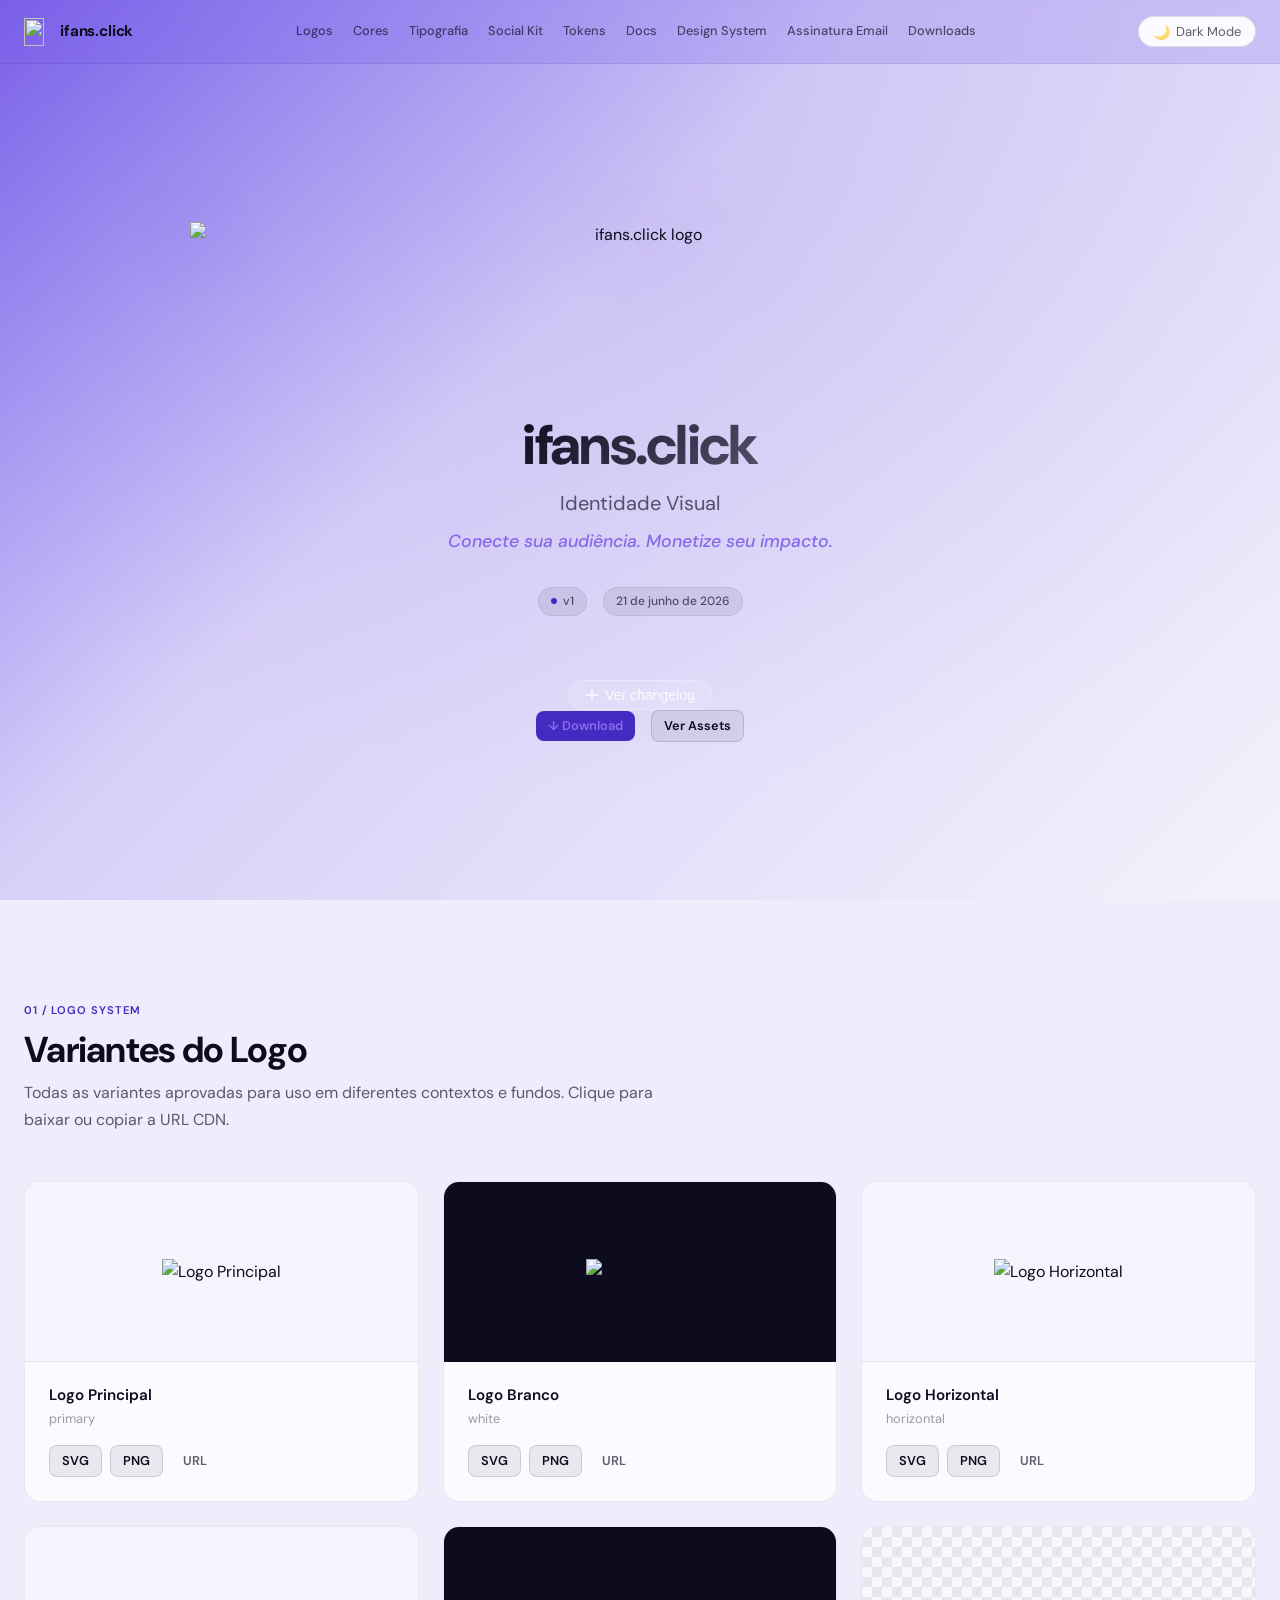
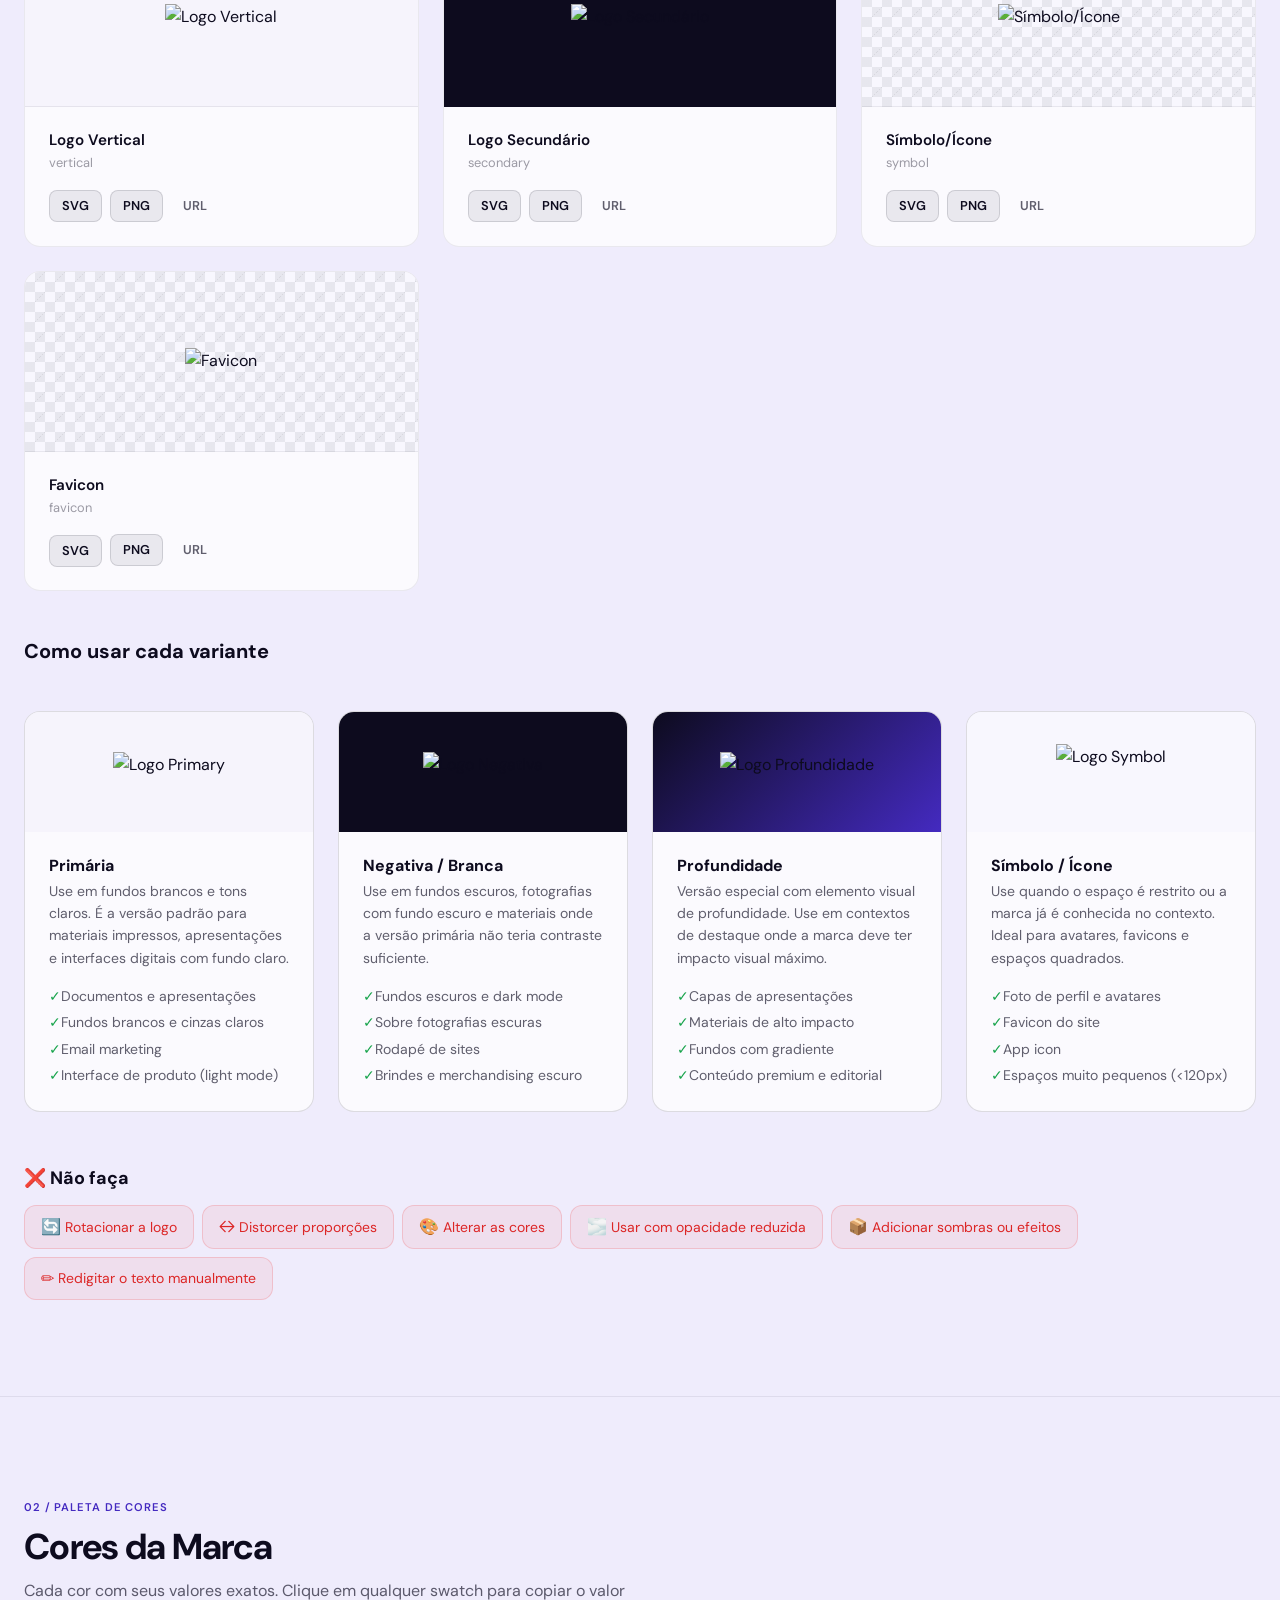
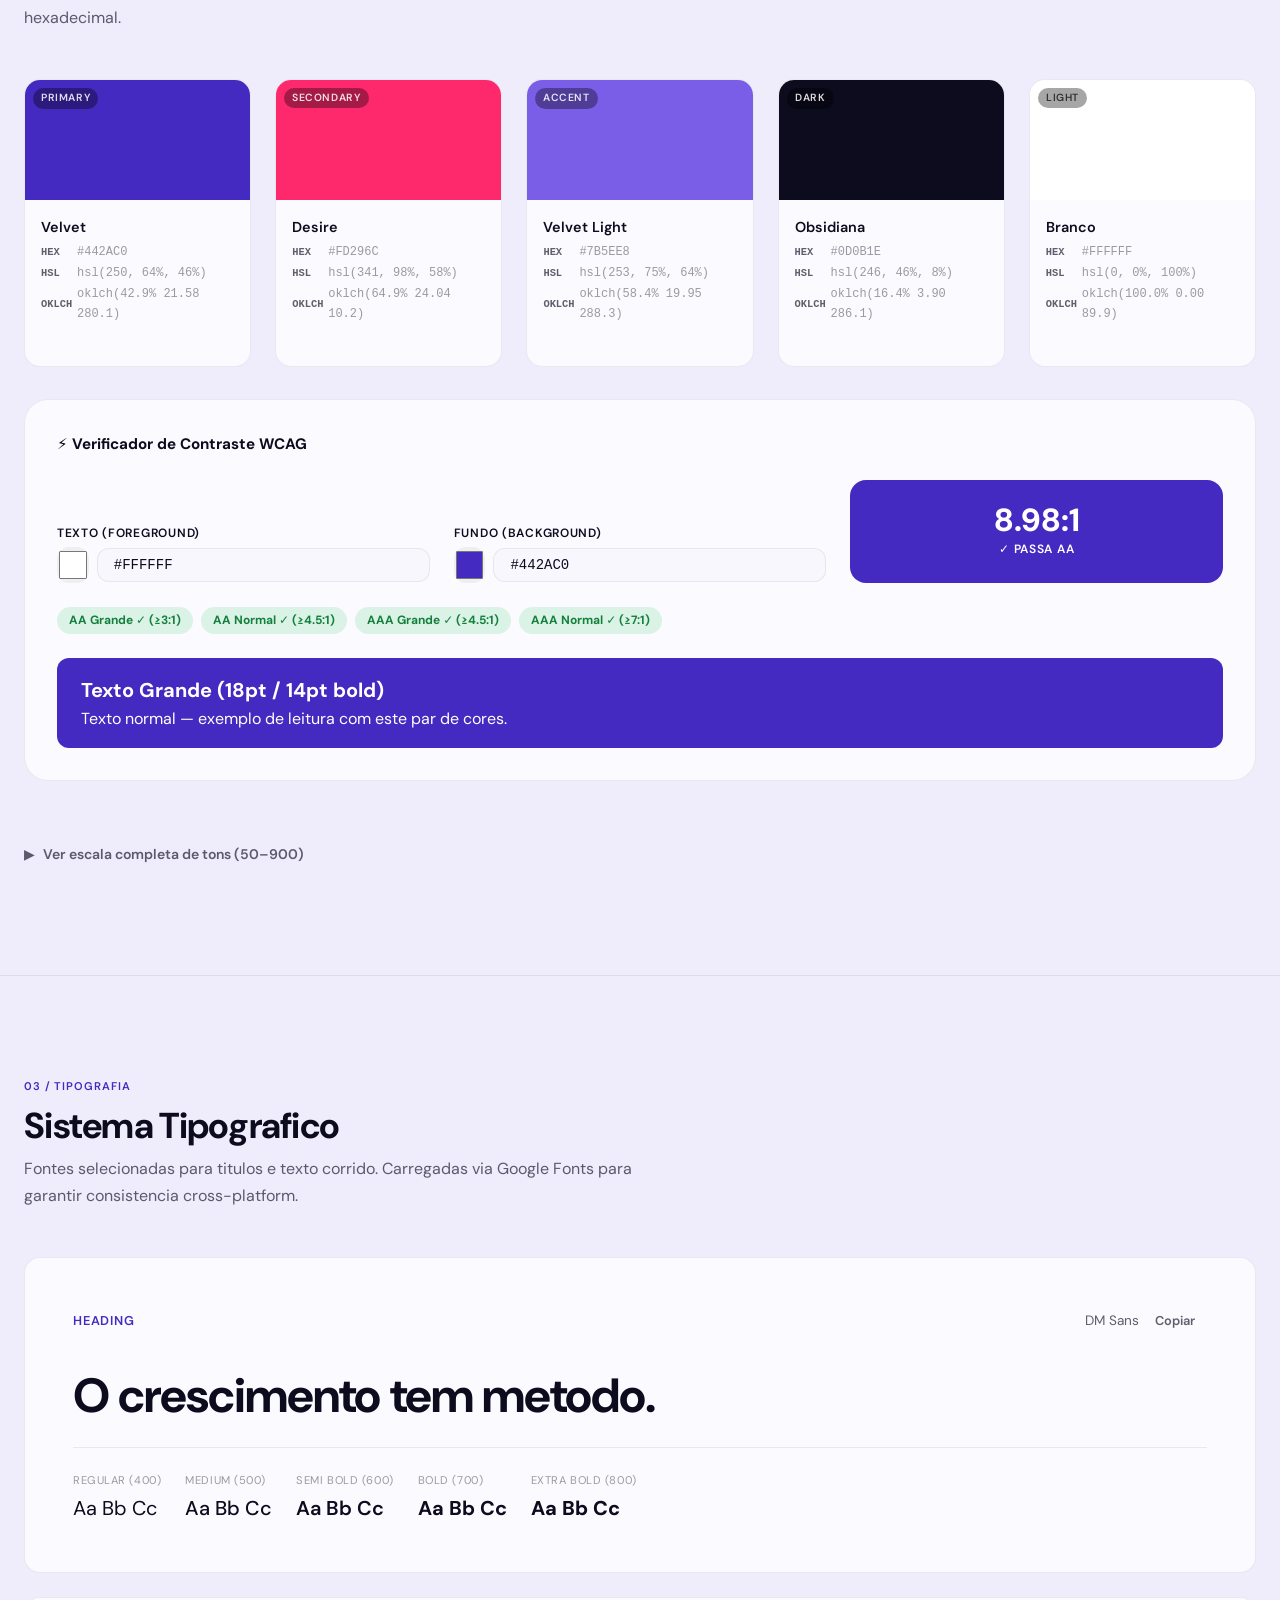
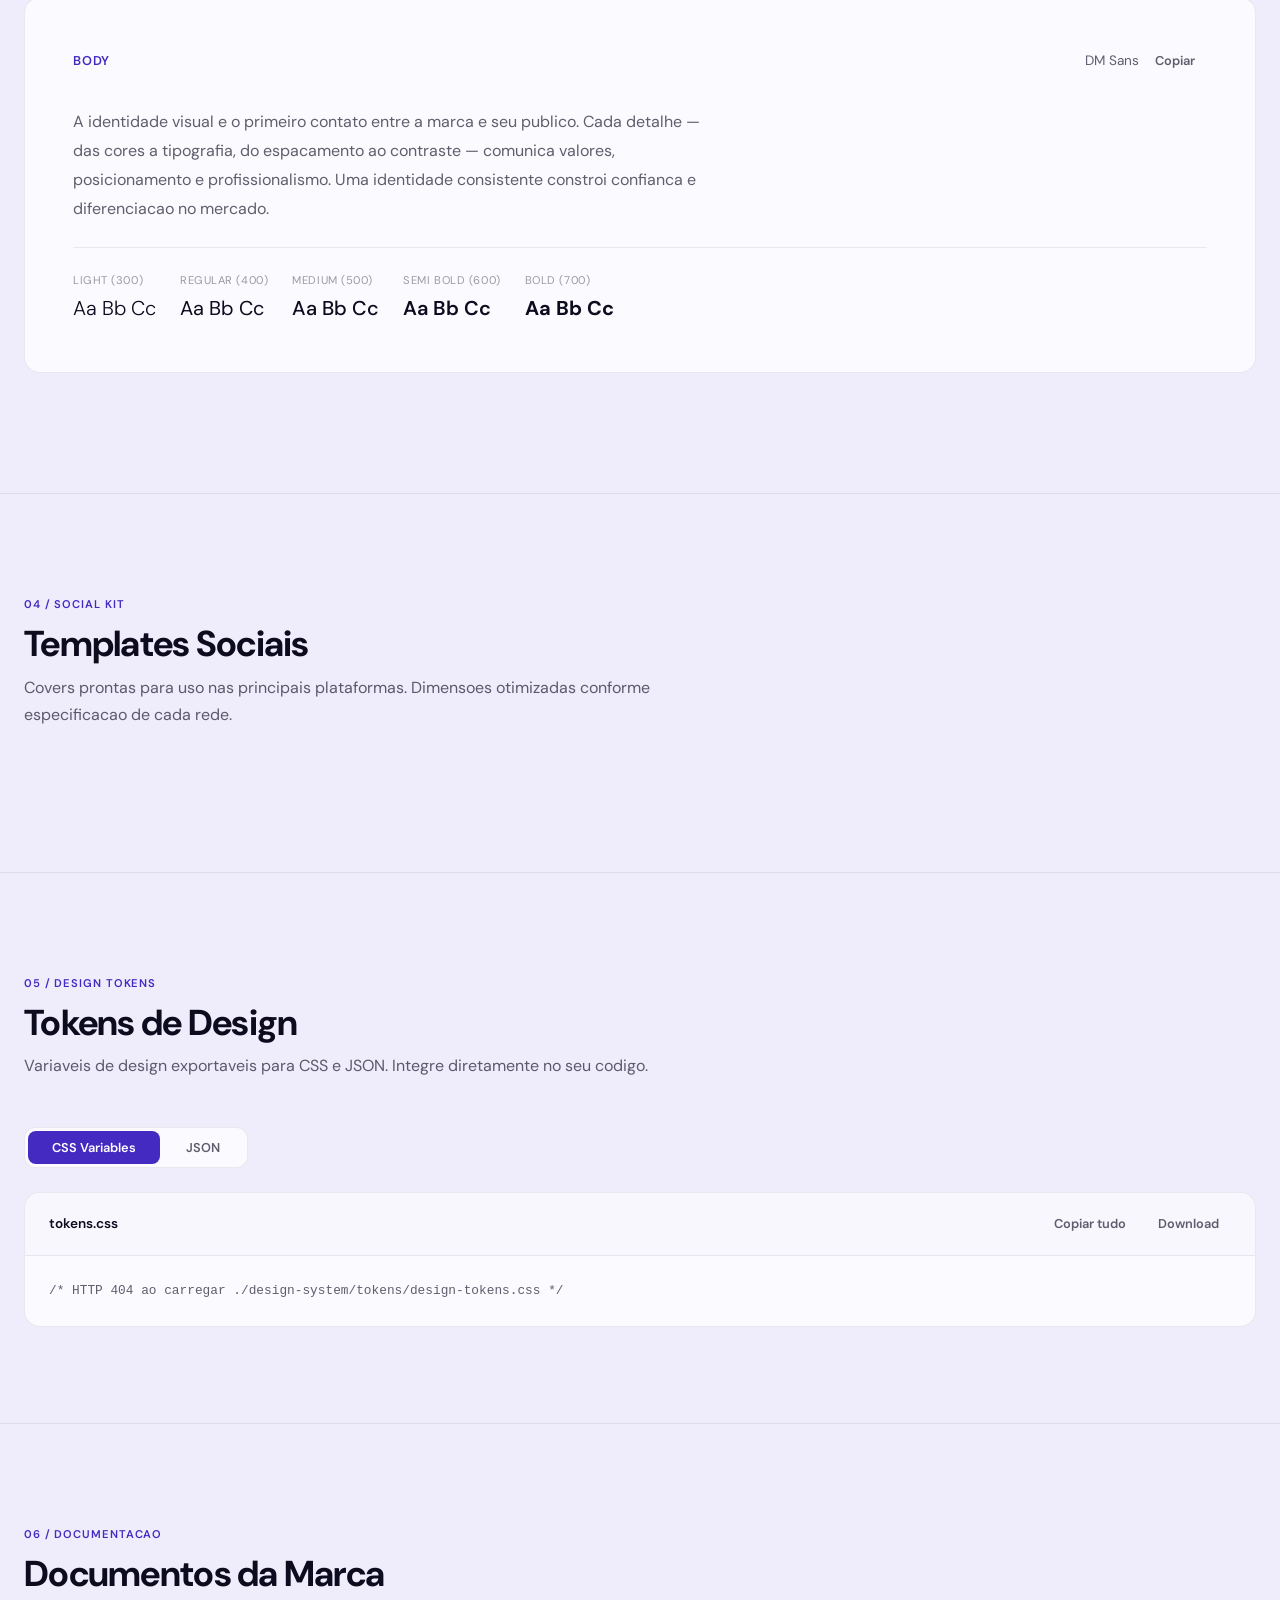
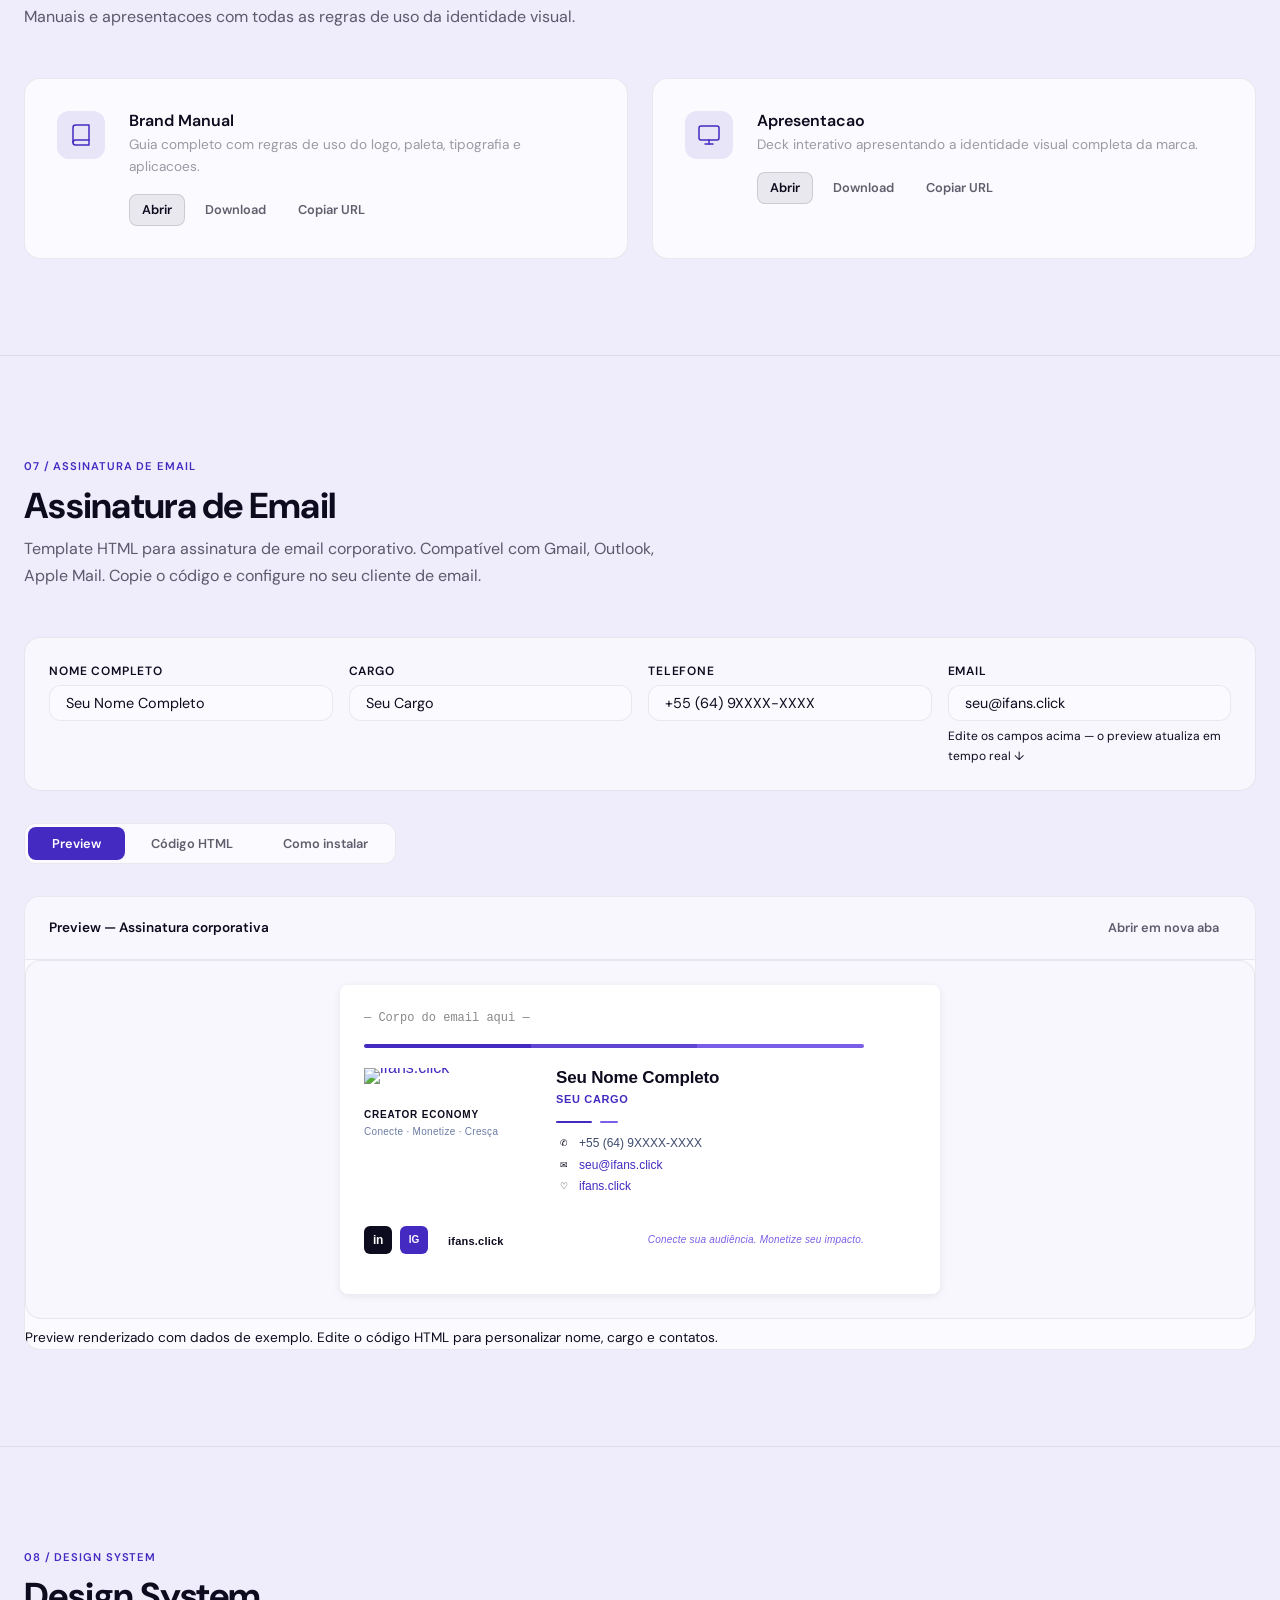
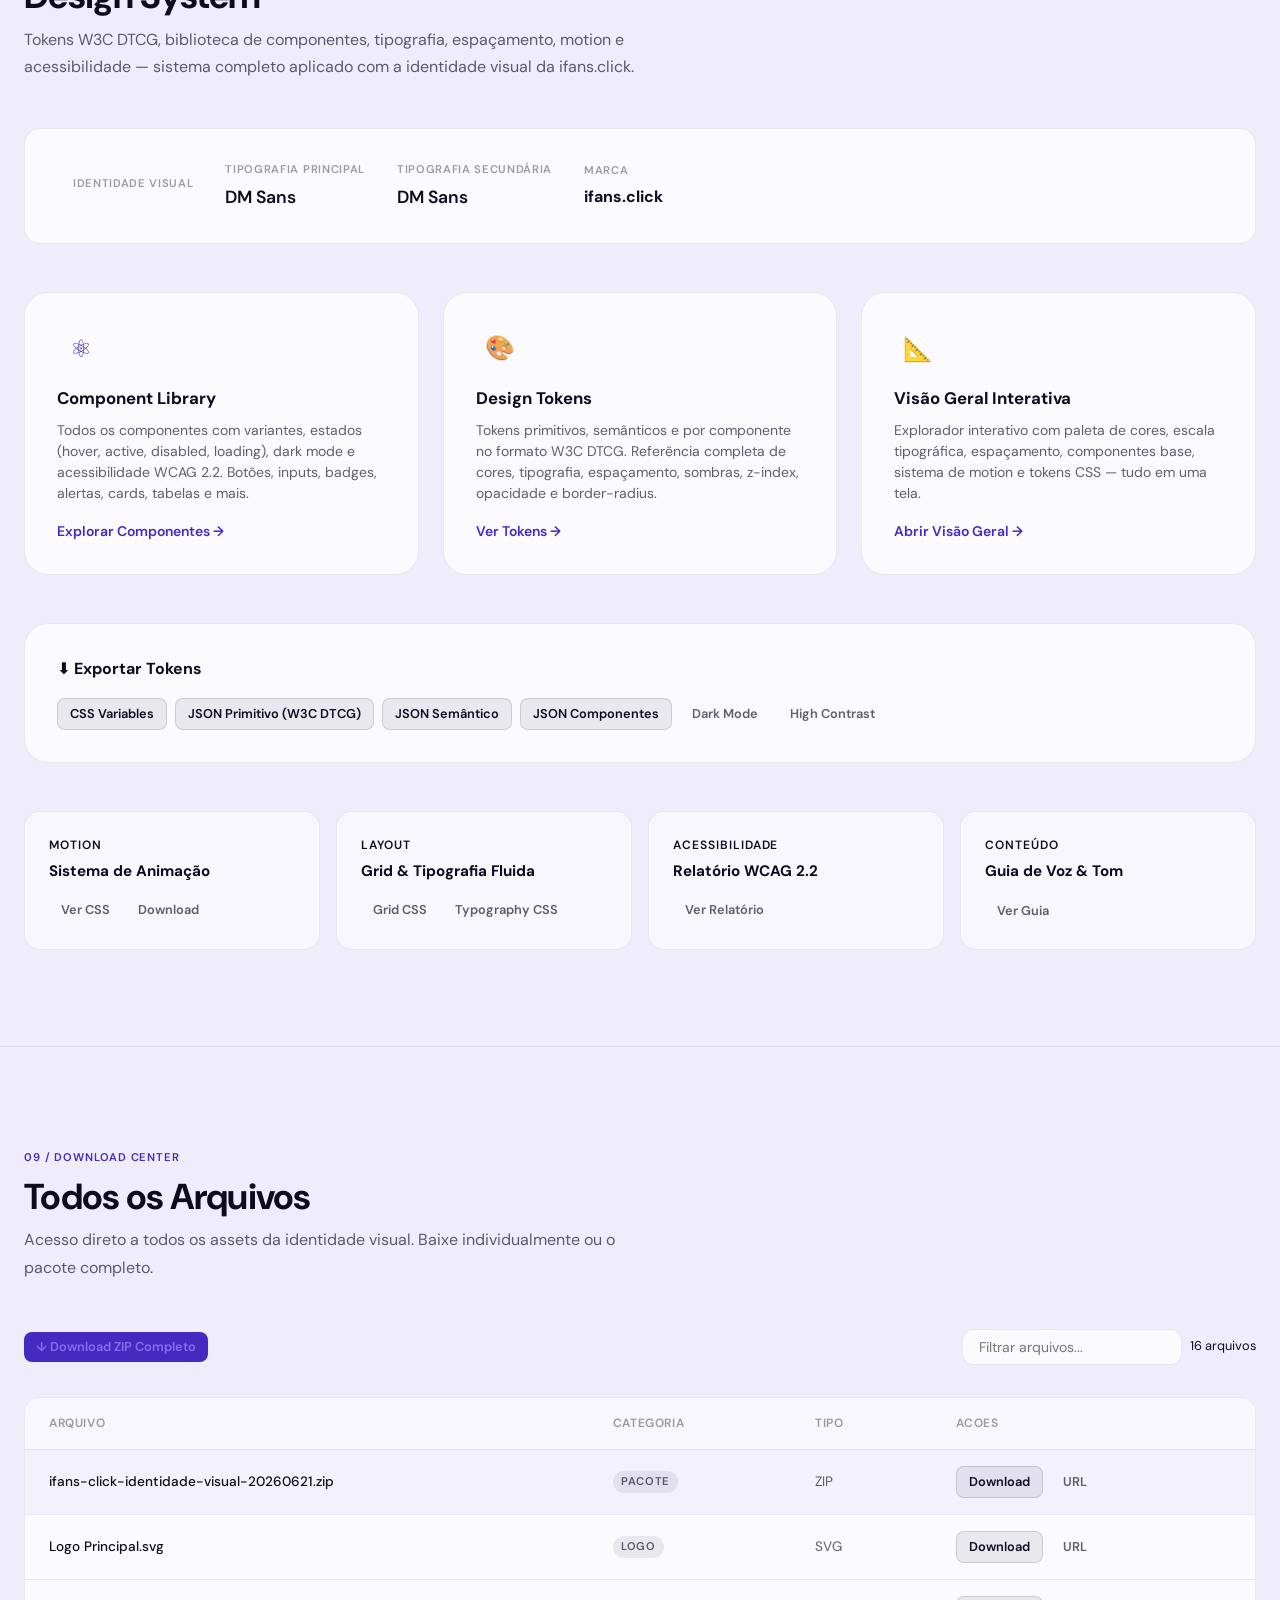
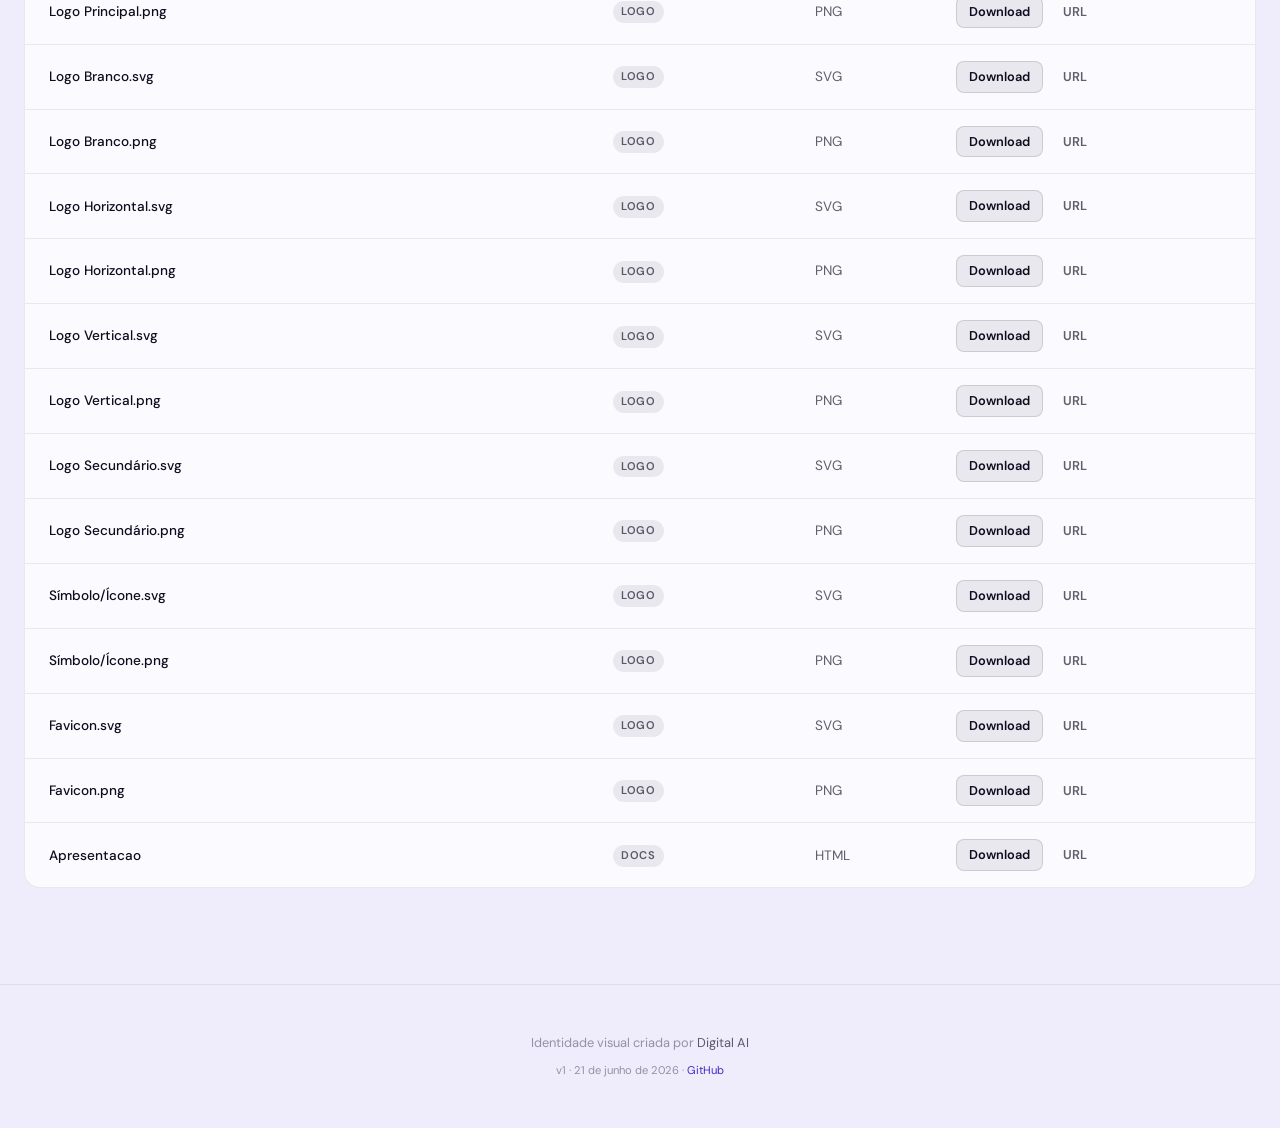
==== commit b5596e60: "fix: remove azul digital-ai, cores das usage cards para paleta ifans.click, tagline no hero, logo-ne" ====
--- a/index.html
+++ b/index.html
@@ -7,7 +7,7 @@
   <meta name="description" content="Plataforma de identidade visual de ifans.click. Acesse logos, paleta de cores, tipografia, social kit e design tokens.">
   <meta name="robots" content="noindex, nofollow">
   <meta property="og:title" content="ifans.click — Identidade Visual">
-  <meta property="og:description" content="Plataforma de identidade visual completa. Logos, cores, tipografia, social kit e design tokens.">
+  <meta property="og:description" content="Conecte sua audiência. Monetize seu impacto. Plataforma completa de identidade visual — logos, cores, tipografia, tokens e design system.">
   <meta property="og:image" content="https://s3.amazonaws.com/cdn.digital-ai.tech/uploads/media-cortex/identity/ifans-click/logos/logo-primary.png">
   <meta property="og:type" content="website">
   <link rel="icon" type="image/svg+xml" href="https://s3.amazonaws.com/cdn.digital-ai.tech/uploads/media-cortex/identity/ifans-click/logos/symbol-only.svg">
@@ -44,6 +44,10 @@
     --bg-card:       #1A1830;
     --bg-card-hover: #1F1D38;
     --bg-elevated:   #1C1A32;
+    --hero-gradient: linear-gradient(135deg,
+      #1A1040 0%,
+      color-mix(in srgb, #442AC0 40%, #0D0B1E 60%) 50%,
+      #0D0B1E 100%);
   }
 
     /* ==================== LIGHT MODE ==================== */
@@ -80,6 +84,7 @@
         #7B5EE8 0%,
         color-mix(in srgb, #7B5EE8 30%, #FFFFFF 70%) 40%,
         color-mix(in srgb, #442AC0 6%, #FFFFFF 94%) 100%);
+      --hero-logo-src: url("https://s3.amazonaws.com/cdn.digital-ai.tech/uploads/media-cortex/identity/ifans-click/logos/logo-primary.svg");
       /* Scrollbar */
       --scrollbar-thumb: rgba(13, 11, 30, 0.15);
       --scrollbar-hover: rgba(13, 11, 30, 0.28);
@@ -250,7 +255,8 @@
       background: linear-gradient(135deg, var(--text-primary) 0%, var(--text-secondary) 100%);
       -webkit-background-clip: text; -webkit-text-fill-color: transparent; background-clip: text;
     }
-    .hero__subtitle { font-size: clamp(1rem, 2vw, 1.25rem); color: var(--text-secondary); font-weight: 400; margin-bottom: var(--space-xl); }
+    .hero__subtitle { font-size: clamp(1rem, 2vw, 1.25rem); color: var(--text-secondary); font-weight: 400; margin-bottom: var(--space-sm); }
+    .hero__tagline { font-size: clamp(0.9rem, 1.6vw, 1.1rem); color: var(--brand-accent); font-weight: 500; font-style: italic; margin-bottom: var(--space-xl); opacity: 0.9; }
     .hero__meta { display: flex; align-items: center; justify-content: center; gap: var(--space-md); margin-bottom: var(--space-2xl); flex-wrap: wrap; }
     .hero__badge {
       display: inline-flex; align-items: center; gap: 6px; padding: 4px 12px;
@@ -614,9 +620,9 @@
       justify-content: center;
       padding: var(--space-lg);
     }
-    .usage-card__preview--light { background: #F8FAFC; }
-    .usage-card__preview--dark { background: #0F1F5C; }
-    .usage-card__preview--gradient { background: linear-gradient(135deg, #0F1F5C 0%, #2D52EF 100%); }
+    .usage-card__preview--light { background: color-mix(in srgb, #442AC0 5%, #FFFFFF 95%); }
+    .usage-card__preview--dark { background: #0D0B1E; }
+    .usage-card__preview--gradient { background: linear-gradient(135deg, #0D0B1E 0%, #442AC0 100%); }
     .usage-card__preview--neutral { background: var(--bg-surface); }
     .usage-card__body { padding: var(--space-lg); }
     .usage-card__title {
@@ -724,7 +730,7 @@
   <nav class="nav" role="navigation" aria-label="Navegacao principal">
     <div class="nav__inner">
       <a href="#hero" class="nav__brand" aria-label="ifans.click — Voltar ao topo">
-        <img src="https://s3.amazonaws.com/cdn.digital-ai.tech/uploads/media-cortex/identity/ifans-click/logos/symbol-only.svg" alt="" width="28" height="28" loading="eager">
+        <img src="https://s3.amazonaws.com/cdn.digital-ai.tech/uploads/media-cortex/identity/ifans-click/logos/symbol-only.svg" alt="" width="28" height="28" loading="eager" class="nav__logo-img">
         <span class="nav__brand-name">ifans.click</span>
       </a>
       <button class="nav__mobile-toggle" aria-label="Abrir menu de navegacao" aria-expanded="false" onclick="toggleMobileNav()">
@@ -757,6 +763,7 @@
       <img src="https://s3.amazonaws.com/cdn.digital-ai.tech/uploads/media-cortex/identity/ifans-click/logos/logo-primary.svg" alt="ifans.click logo" class="hero__logo" width="629" height="110" loading="eager">
       <h1 class="hero__title">ifans.click</h1>
       <p class="hero__subtitle">Identidade Visual</p>
+      <p class="hero__tagline">Conecte sua audiência. Monetize seu impacto.</p>
       <div class="hero__meta">
         <span class="hero__badge"><span class="hero__badge-dot" aria-hidden="true"></span> v1</span>
         <span class="hero__badge">21 de junho de 2026</span>
@@ -814,7 +821,7 @@
 
         <div class="usage-card">
           <div class="usage-card__preview usage-card__preview--dark">
-            <img src="https://s3.amazonaws.com/cdn.digital-ai.tech/uploads/media-cortex/identity/ifans-click/logos/logo-primary.svg" alt="Logo White" style="height:40px;width:auto;filter:brightness(0) invert(1);">
+            <img src="https://s3.amazonaws.com/cdn.digital-ai.tech/uploads/media-cortex/identity/ifans-click/logos/logo-negative.svg" alt="Logo Negativa" style="height:40px;width:auto;">
           </div>
           <div class="usage-card__body">
             <h4 class="usage-card__title">Negativa / Branca</h4>
@@ -830,7 +837,7 @@
 
         <div class="usage-card">
           <div class="usage-card__preview usage-card__preview--gradient">
-            <img src="https://s3.amazonaws.com/cdn.digital-ai.tech/uploads/media-cortex/identity/ifans-click/logos/logo-primary.svg" alt="Logo Profundidade" style="height:40px;width:auto;filter:brightness(0) invert(1);">
+            <img src="https://s3.amazonaws.com/cdn.digital-ai.tech/uploads/media-cortex/identity/ifans-click/logos/logo-negative.svg" alt="Logo Profundidade" style="height:40px;width:auto;">
           </div>
           <div class="usage-card__body">
             <h4 class="usage-card__title">Profundidade</h4>
@@ -900,17 +907,17 @@
           <div class="contrast-checker__field">
             <label class="contrast-checker__label" for="ccBg">Fundo (background)</label>
             <div class="contrast-checker__color-row">
-              <input type="color" class="contrast-picker" id="ccBgPicker" value="#2D52EF" oninput="syncColor('bg',this.value)">
-              <input type="text" class="contrast-checker__hex" id="ccBg" value="#2D52EF" maxlength="7" oninput="syncColor('bg',this.value)" placeholder="#000000">
+              <input type="color" class="contrast-picker" id="ccBgPicker" value="#442AC0" oninput="syncColor('bg',this.value)">
+              <input type="text" class="contrast-checker__hex" id="ccBg" value="#442AC0" maxlength="7" oninput="syncColor('bg',this.value)" placeholder="#000000">
             </div>
           </div>
-          <div id="contrastResult" class="contrast-result" style="background:#2D52EF;color:#FFFFFF;">
+          <div id="contrastResult" class="contrast-result" style="background:#442AC0;color:#FFFFFF;">
             <span class="contrast-result__ratio" id="contrastRatio">—</span>
             <span class="contrast-result__label" id="contrastLabel">Calculando...</span>
           </div>
         </div>
         <div class="contrast-badges" id="contrastBadges"></div>
-        <div id="contrastPreview" class="contrast-preview" style="background:#2D52EF;color:#FFFFFF;">
+        <div id="contrastPreview" class="contrast-preview" style="background:#442AC0;color:#FFFFFF;">
           <strong>Texto Grande (18pt / 14pt bold)</strong>Texto normal — exemplo de leitura com este par de cores.
         </div>
       </div>
@@ -1072,7 +1079,7 @@
         </div>
         <div class="sig-form__field">
           <label class="sig-form__label" for="sigFieldEmail">Email</label>
-          <input class="sig-form__input" id="sigFieldEmail" type="email" placeholder="seu@ifans-click.digital-ai.tech" value="seu@ifans-click.digital-ai.tech" oninput="updateSignature()" />
+          <input class="sig-form__input" id="sigFieldEmail" type="email" placeholder="seu@ifans.click" value="seu@ifans.click" oninput="updateSignature()" />
           <span class="sig-form__hint">Edite os campos acima — o preview atualiza em tempo real ↓</span>
         </div>
       </div>
@@ -1816,12 +1823,19 @@
     /* === THEME TOGGLE === */
     const THEME_KEY = 'idv-platform-theme';
 
+    const LOGO_PRIMARY = 'https://s3.amazonaws.com/cdn.digital-ai.tech/uploads/media-cortex/identity/ifans-click/logos/logo-primary.svg';
+    const LOGO_NEGATIVE = 'https://s3.amazonaws.com/cdn.digital-ai.tech/uploads/media-cortex/identity/ifans-click/logos/logo-negative.svg';
+
     function applyTheme(theme) {
       document.documentElement.setAttribute('data-theme', theme);
       localStorage.setItem(THEME_KEY, theme);
+      const isDark = theme === 'dark';
+      // Troca logo do hero e nav conforme o tema
+      document.querySelectorAll('.hero__logo, .hero__watermark').forEach(function(el) {
+        el.src = isDark ? LOGO_NEGATIVE : LOGO_PRIMARY;
+      });
       const themeToggle = document.getElementById('themeToggle');
       if (!themeToggle) return;
-      const isDark = theme === 'dark';
       themeToggle.querySelector('.theme-toggle__icon').textContent = isDark ? '☀️' : '🌙';
       themeToggle.querySelector('.theme-toggle__label').textContent = isDark ? 'Light Mode' : 'Dark Mode';
     }
@@ -1838,16 +1852,16 @@
     var SIG_HTML_CODE = '';
 
     function buildSignatureHTML(logoUrl, brandColor, brandDark, sigName, sigRole, sigPhone, sigEmail) {
-      var c  = brandColor || '#2D52EF';
-      var d  = brandDark  || '#0F1F5C';
+      var c  = brandColor || '#442AC0';
+      var d  = brandDark  || '#0D0B1E';
       var a  = '#7B5EE8';
       var lc = '#FFFFFF' !== '{{' + 'BRAND_LIGHT}}' ? '#FFFFFF' : '#E8EEFF';
-      var site      = 'https://ifans-click.digital-ai.tech';
+      var site      = 'https://ifans.click';
       var siteShort = site.replace(/^https?:\/\//,'');
       var nome  = sigName  || 'SEU NOME COMPLETO';
       var cargo = sigRole  || 'Seu Cargo';
       var tel   = sigPhone || '+55 (64) 9XXXX-XXXX';
-      var mail  = sigEmail || 'seu@digital-ai.tech';
+      var mail  = sigEmail || 'seu@ifans.click';
       var lin       = 'https://linkedin.com/company/ifans-click';
       var insta     = 'https://instagram.com/ifans-click';
       // Compute intermediate gradient color (blend of c and a)
@@ -1855,8 +1869,8 @@
       function hex2(n){return ('0'+Math.round(n).toString(16)).slice(-2);}
       var mid = '#'+hex2((h2n(c,0)+h2n(a,0))/2)+hex2((h2n(c,2)+h2n(a,2))/2)+hex2((h2n(c,4)+h2n(a,4))/2);
       var lines = [
-        '<!-- Digital AI \u2014 Email Signature | table-based, 100% inline CSS -->',
-        '<!-- Personalizar: SEU NOME COMPLETO | Seu Cargo | +55 (64) 9XXXX-XXXX | seu@digital-ai.tech -->',
+        '<!-- ifans.click \u2014 Email Signature | table-based, 100% inline CSS -->',
+        '<!-- Personalizar: SEU NOME COMPLETO | Seu Cargo | +55 (64) 9XXXX-XXXX | seu@ifans.click -->',
         '<table cellpadding="0" cellspacing="0" border="0" style="width:500px;max-width:500px;font-family:Arial,Helvetica,sans-serif;border-collapse:collapse;background-color:#ffffff;"><tbody>',
 
         '<!-- Barra superior gradiente (3 colunas Outlook-safe) -->',
@@ -1876,8 +1890,8 @@
         '      <img src="' + logoUrl + '" alt="ifans.click" width="144" height="25" style="display:block;width:144px;height:25px;border:0;outline:0;line-height:0;" />',
         '    </a>',
         '    <table cellpadding="0" cellspacing="0" border="0" style="margin-top:14px;border-collapse:collapse;"><tbody>',
-        '      <tr><td style="font-family:Arial,Helvetica,sans-serif;font-size:10px;font-weight:bold;color:' + d + ';letter-spacing:0.08em;text-transform:uppercase;line-height:1.5;white-space:nowrap;">AI-as-a-Service</td></tr>',
-        '      <tr><td style="font-family:Arial,Helvetica,sans-serif;font-size:10px;color:#6B7CA4;letter-spacing:0.03em;padding-top:2px;white-space:nowrap;">Itumbiara &middot; GO &middot; Brasil</td></tr>',
+        '      <tr><td style="font-family:Arial,Helvetica,sans-serif;font-size:10px;font-weight:bold;color:' + d + ';letter-spacing:0.08em;text-transform:uppercase;line-height:1.5;white-space:nowrap;">Creator Economy</td></tr>',
+        '      <tr><td style="font-family:Arial,Helvetica,sans-serif;font-size:10px;color:#6B7CA4;letter-spacing:0.03em;padding-top:2px;white-space:nowrap;">Conecte &middot; Monetize &middot; Cres&ccedil;a</td></tr>',
         '    </tbody></table>',
         '  </td>',
 
@@ -1928,7 +1942,7 @@
         '        <td><a href="' + site + '" target="_blank" style="text-decoration:none;"><table cellpadding="0" cellspacing="0" border="0" style="border-collapse:collapse;"><tbody><tr><td height="28" style="height:28px;padding:0 12px;background-color:' + lc + ';border-radius:6px;vertical-align:middle;"><span style="font-family:Arial,Helvetica,sans-serif;font-size:11px;font-weight:bold;color:' + d + ';letter-spacing:0.02em;white-space:nowrap;">' + siteShort + '</span></td></tr></tbody></table></a></td>',
         '      </tr></tbody></table>',
         '    </td>',
-        '    <td valign="middle" align="right" style="font-family:Arial,Helvetica,sans-serif;font-size:10px;color:#9AABFF;font-style:italic;letter-spacing:0.02em;padding-left:12px;">Intelig&ecirc;ncia que transforma opera&ccedil;&atilde;o em resultado.</td>',
+        '    <td valign="middle" align="right" style="font-family:Arial,Helvetica,sans-serif;font-size:10px;color:#7B5EE8;font-style:italic;letter-spacing:0.02em;padding-left:12px;">Conecte sua audi&ecirc;ncia. Monetize seu impacto.</td>',
         '  </tr></tbody></table>',
         '</td></tr>',
 
@@ -1945,7 +1959,7 @@
       var name  = (document.getElementById('sigFieldName')  || {value:''}).value || 'SEU NOME COMPLETO';
       var role  = (document.getElementById('sigFieldRole')  || {value:''}).value || 'Seu Cargo';
       var phone = (document.getElementById('sigFieldPhone') || {value:''}).value || '+55 (64) 9XXXX-XXXX';
-      var email = (document.getElementById('sigFieldEmail') || {value:''}).value || 'seu@digital-ai.tech';
+      var email = (document.getElementById('sigFieldEmail') || {value:''}).value || 'seu@ifans.click';
       SIG_HTML_CODE = buildSignatureHTML(logoUrl, brandColor, brandDark, name, role, phone, email);
       var preview = document.getElementById('sigPreviewContainer');
       if (preview) preview.innerHTML = SIG_HTML_CODE;
@@ -1999,10 +2013,14 @@
       // Inicializar theme toggle
       const themeToggle = document.getElementById('themeToggle');
       const currentTheme = document.documentElement.getAttribute('data-theme') || 'dark';
+      const isDarkInit = currentTheme === 'dark';
+      // Aplica logo correta ao carregar
+      document.querySelectorAll('.hero__logo, .hero__watermark').forEach(function(el) {
+        el.src = isDarkInit ? LOGO_NEGATIVE : LOGO_PRIMARY;
+      });
       if (themeToggle) {
-        const isDark = currentTheme === 'dark';
-        themeToggle.querySelector('.theme-toggle__icon').textContent = isDark ? '☀️' : '🌙';
-        themeToggle.querySelector('.theme-toggle__label').textContent = isDark ? 'Light Mode' : 'Dark Mode';
+        themeToggle.querySelector('.theme-toggle__icon').textContent = isDarkInit ? '☀️' : '🌙';
+        themeToggle.querySelector('.theme-toggle__label').textContent = isDarkInit ? 'Light Mode' : 'Dark Mode';
         themeToggle.addEventListener('click', function() {
           const current = document.documentElement.getAttribute('data-theme');
           applyTheme(current === 'dark' ? 'light' : 'dark');
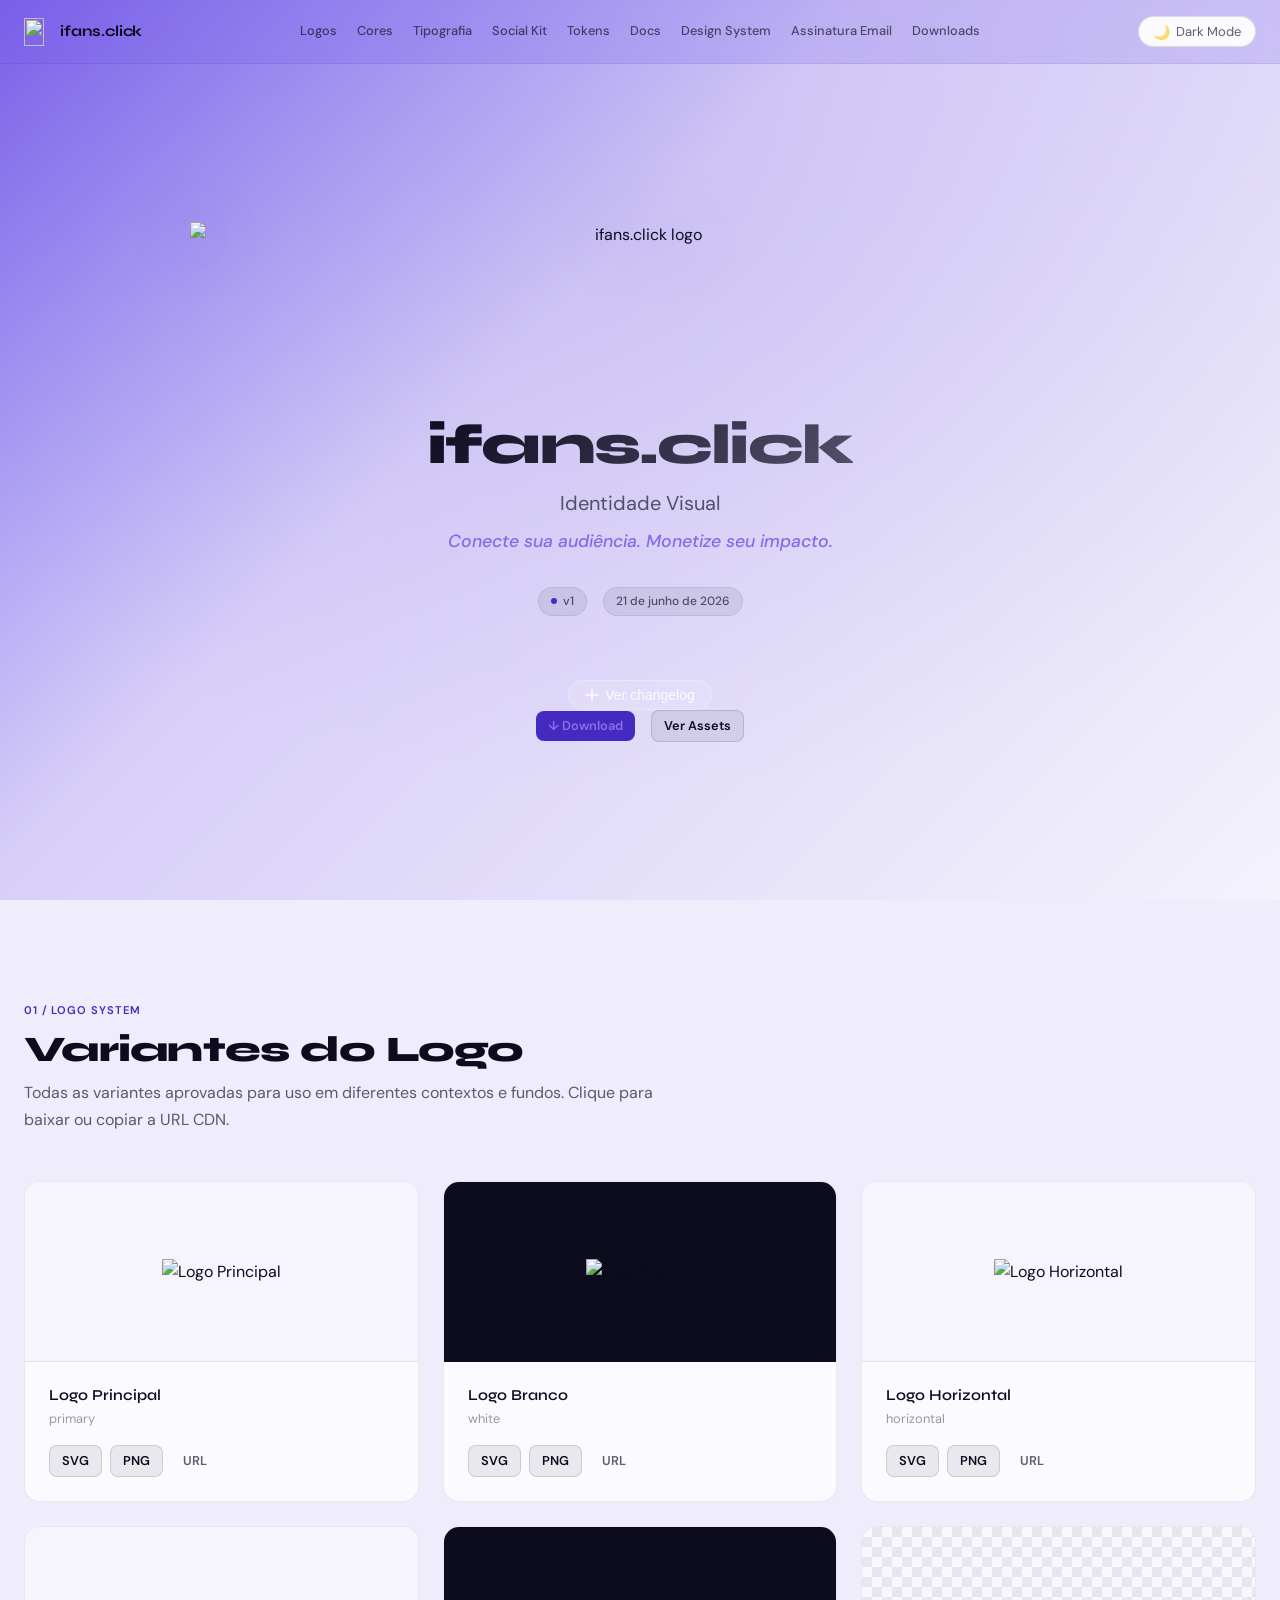
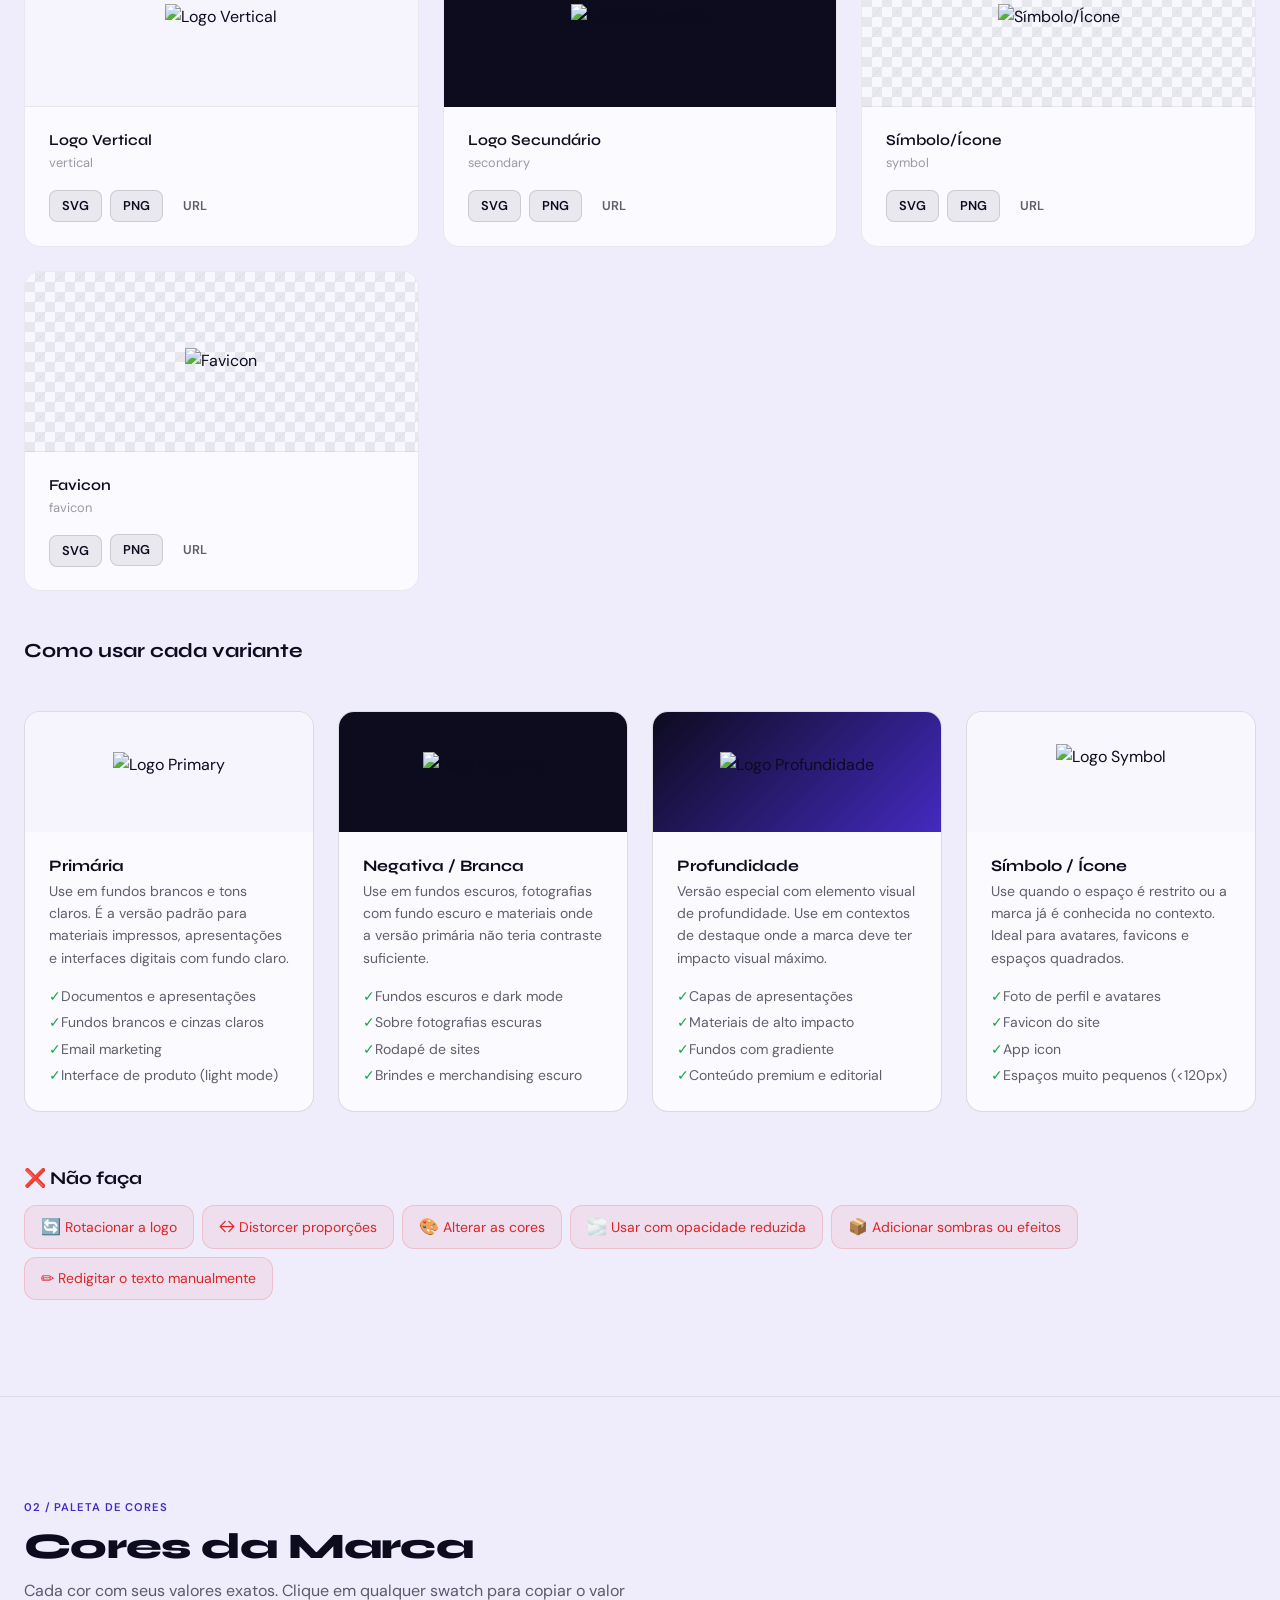
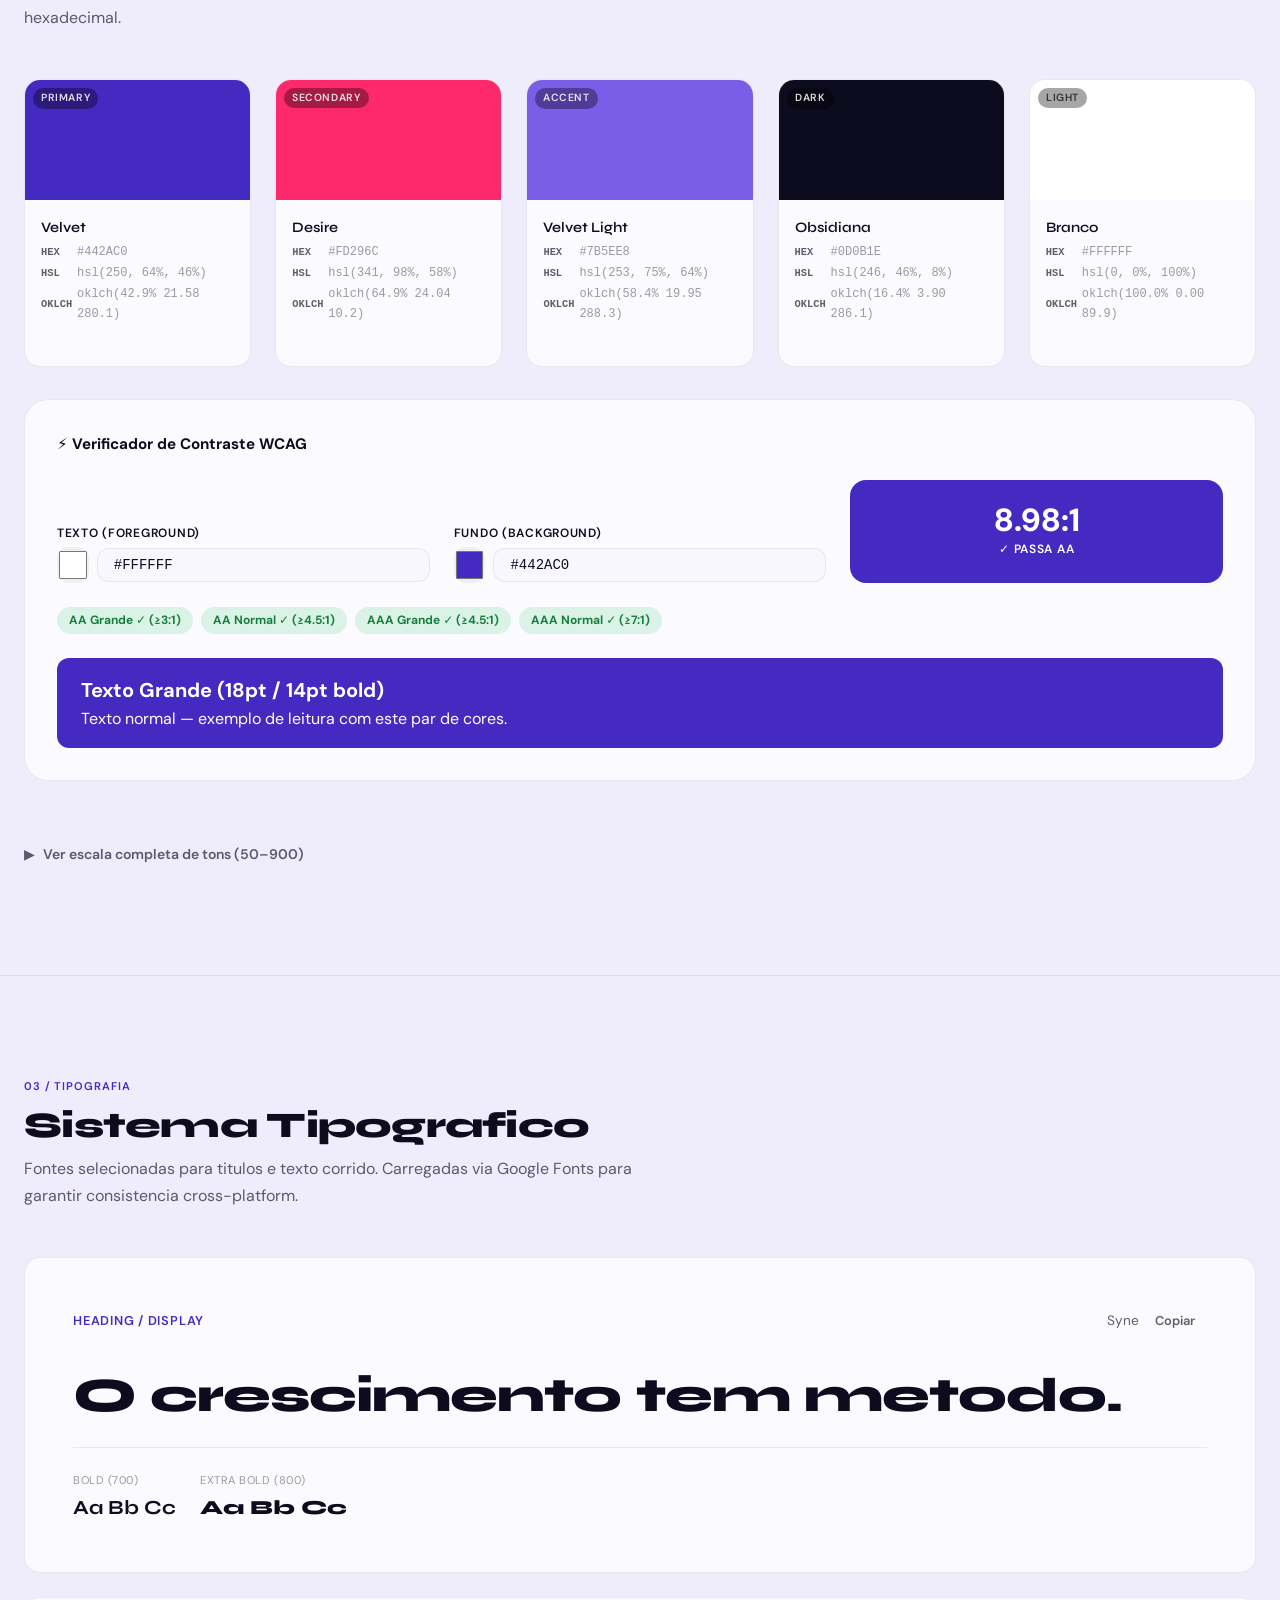
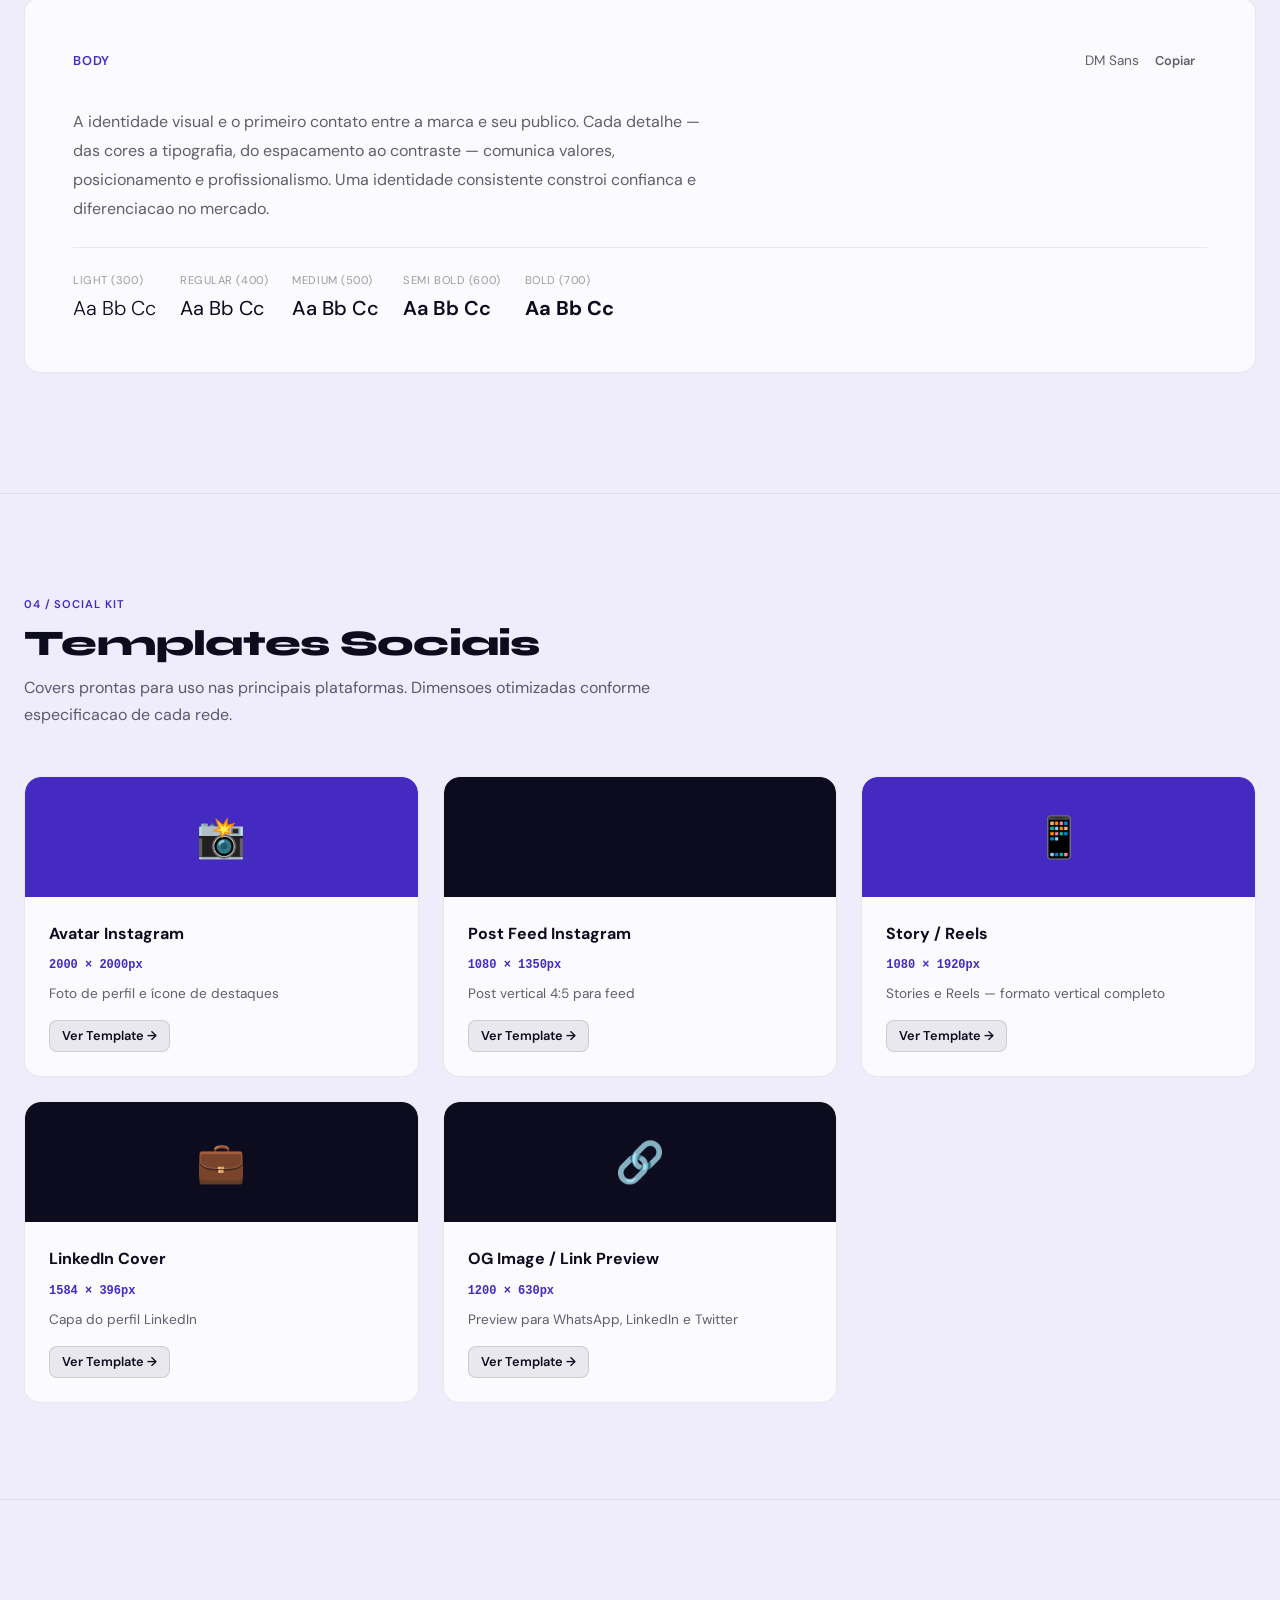
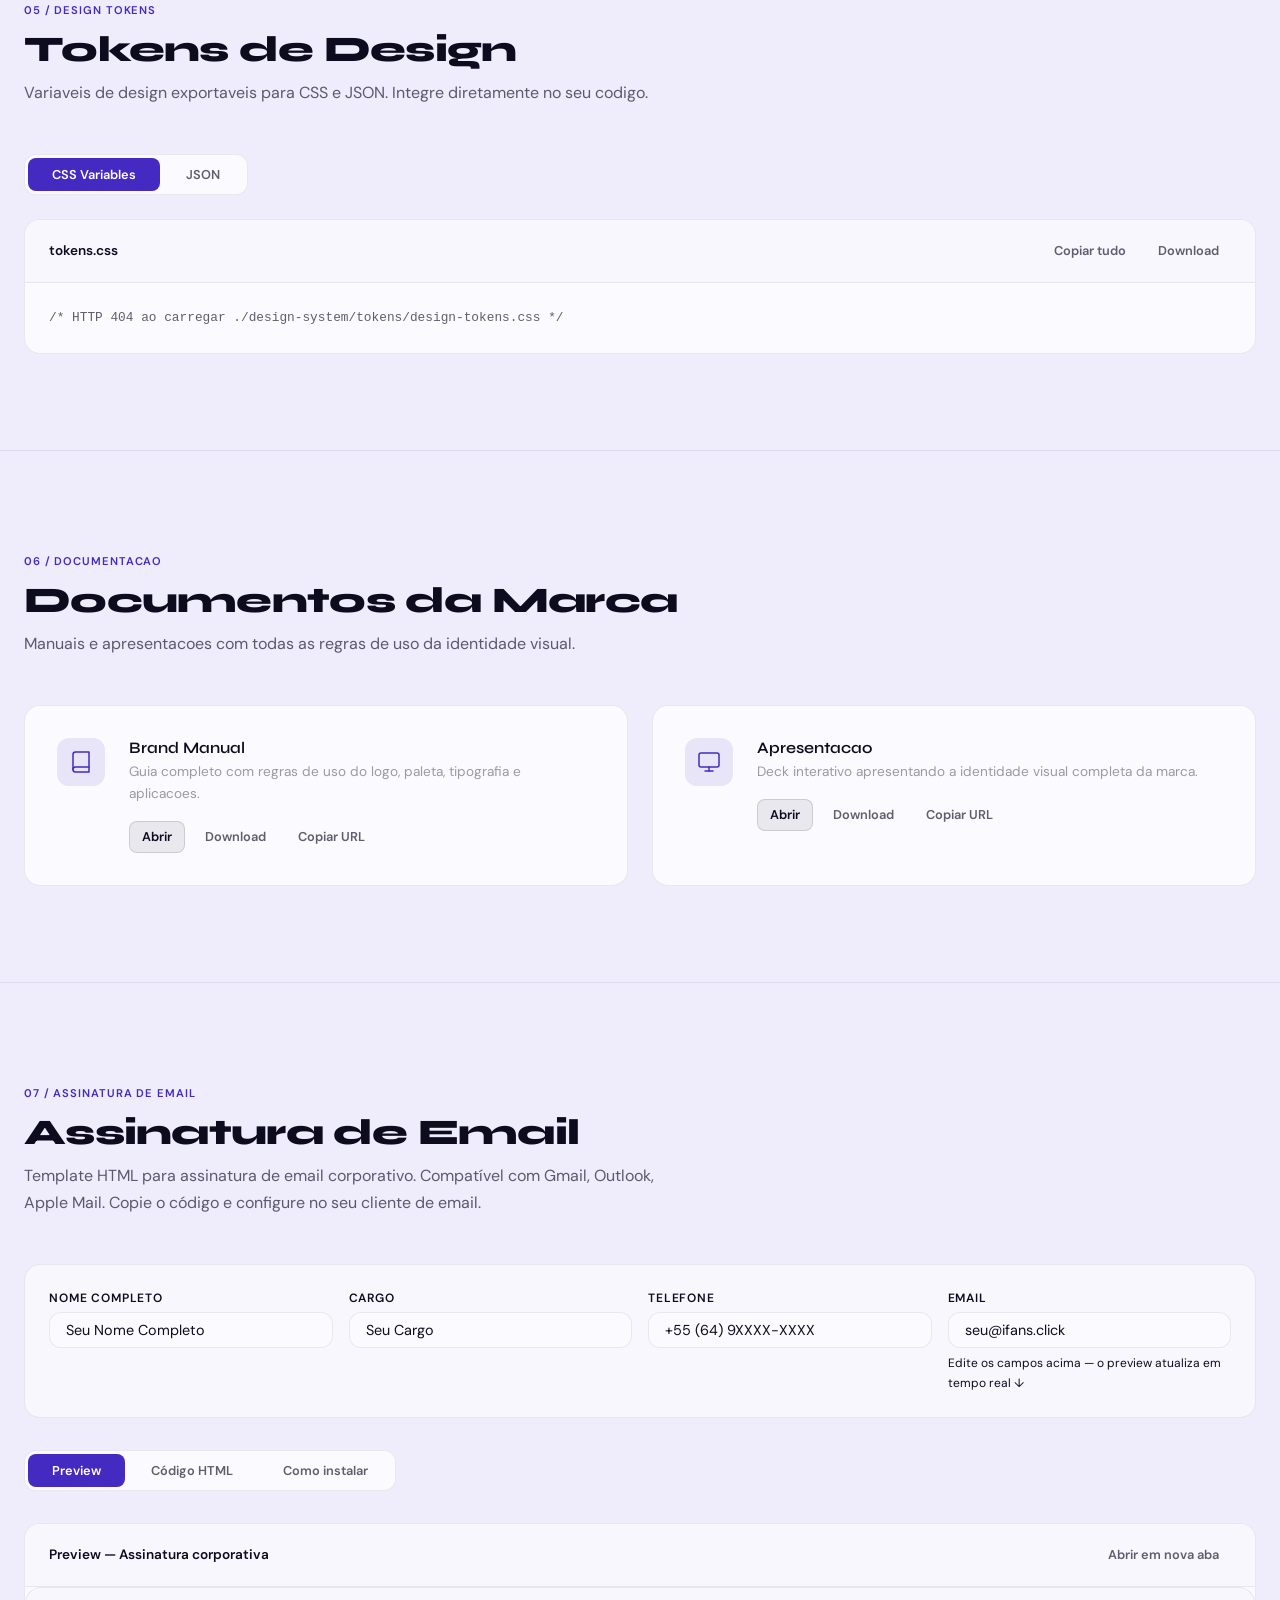
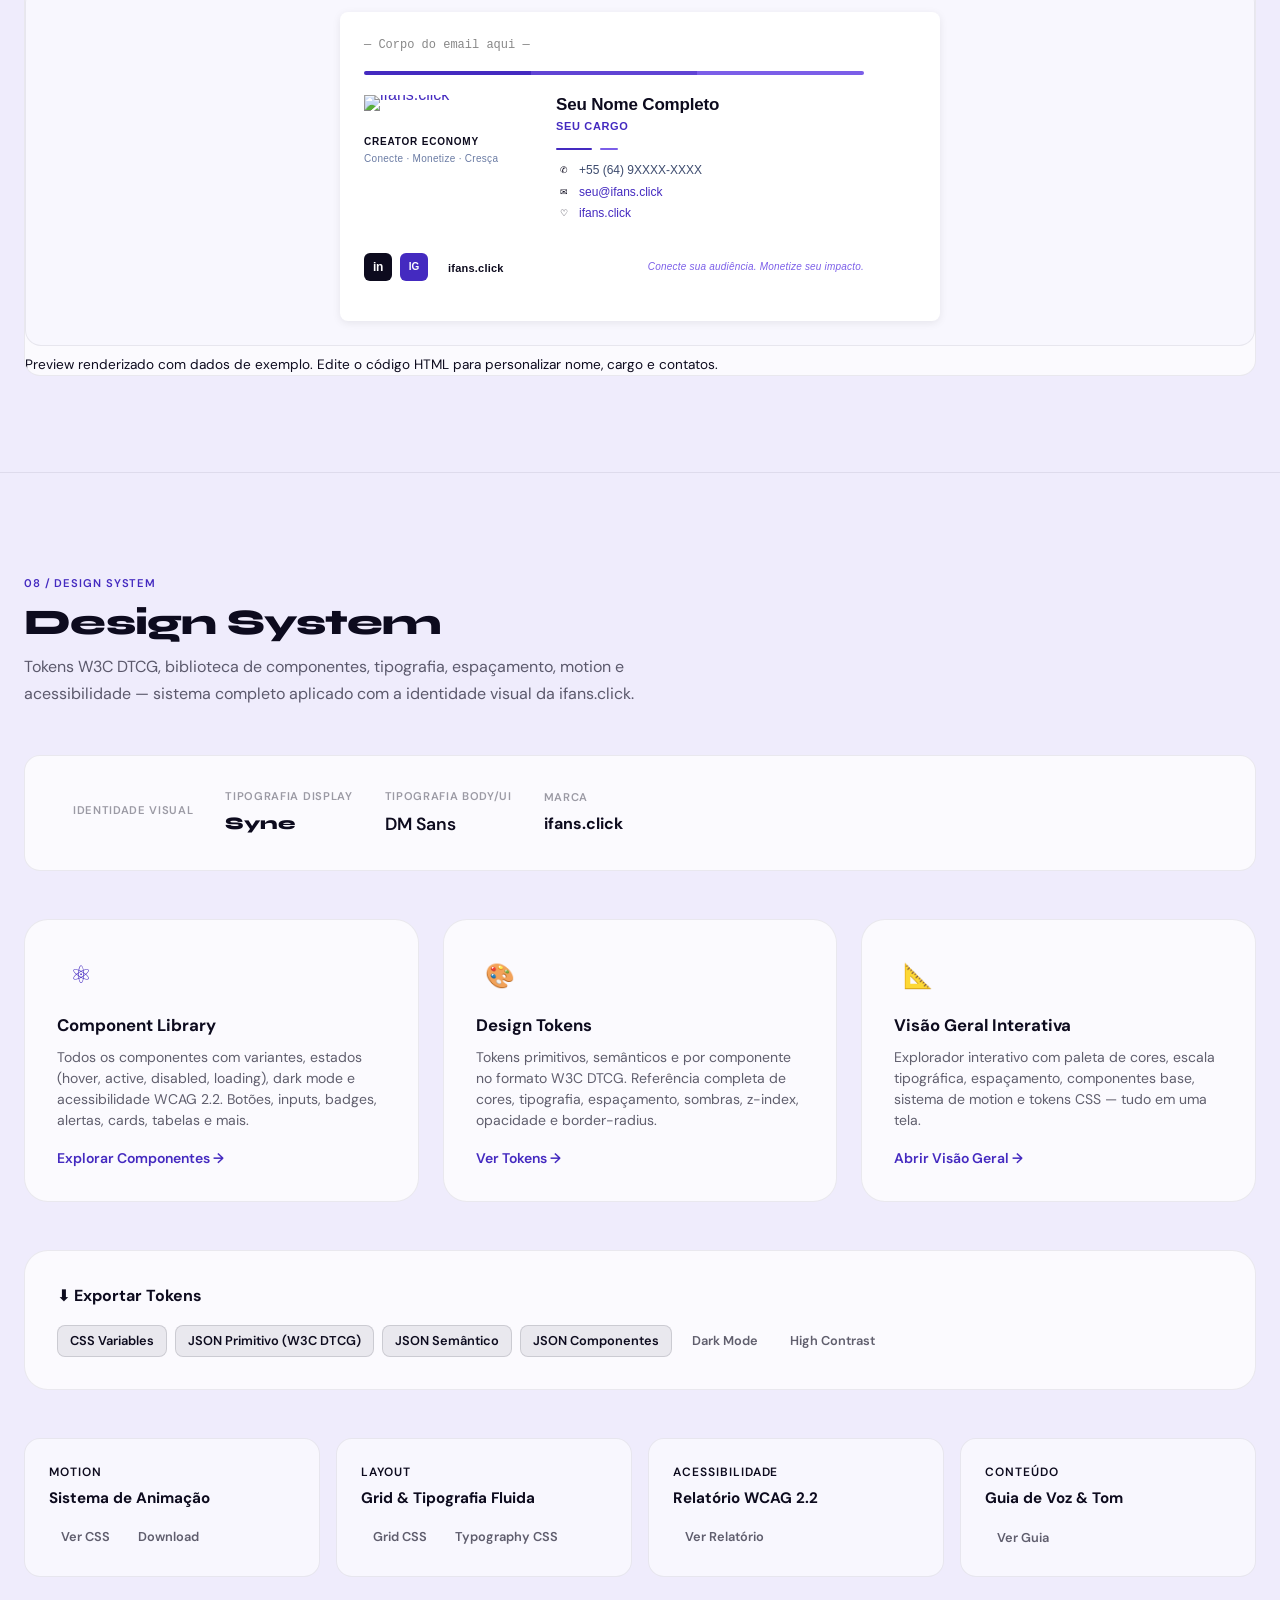
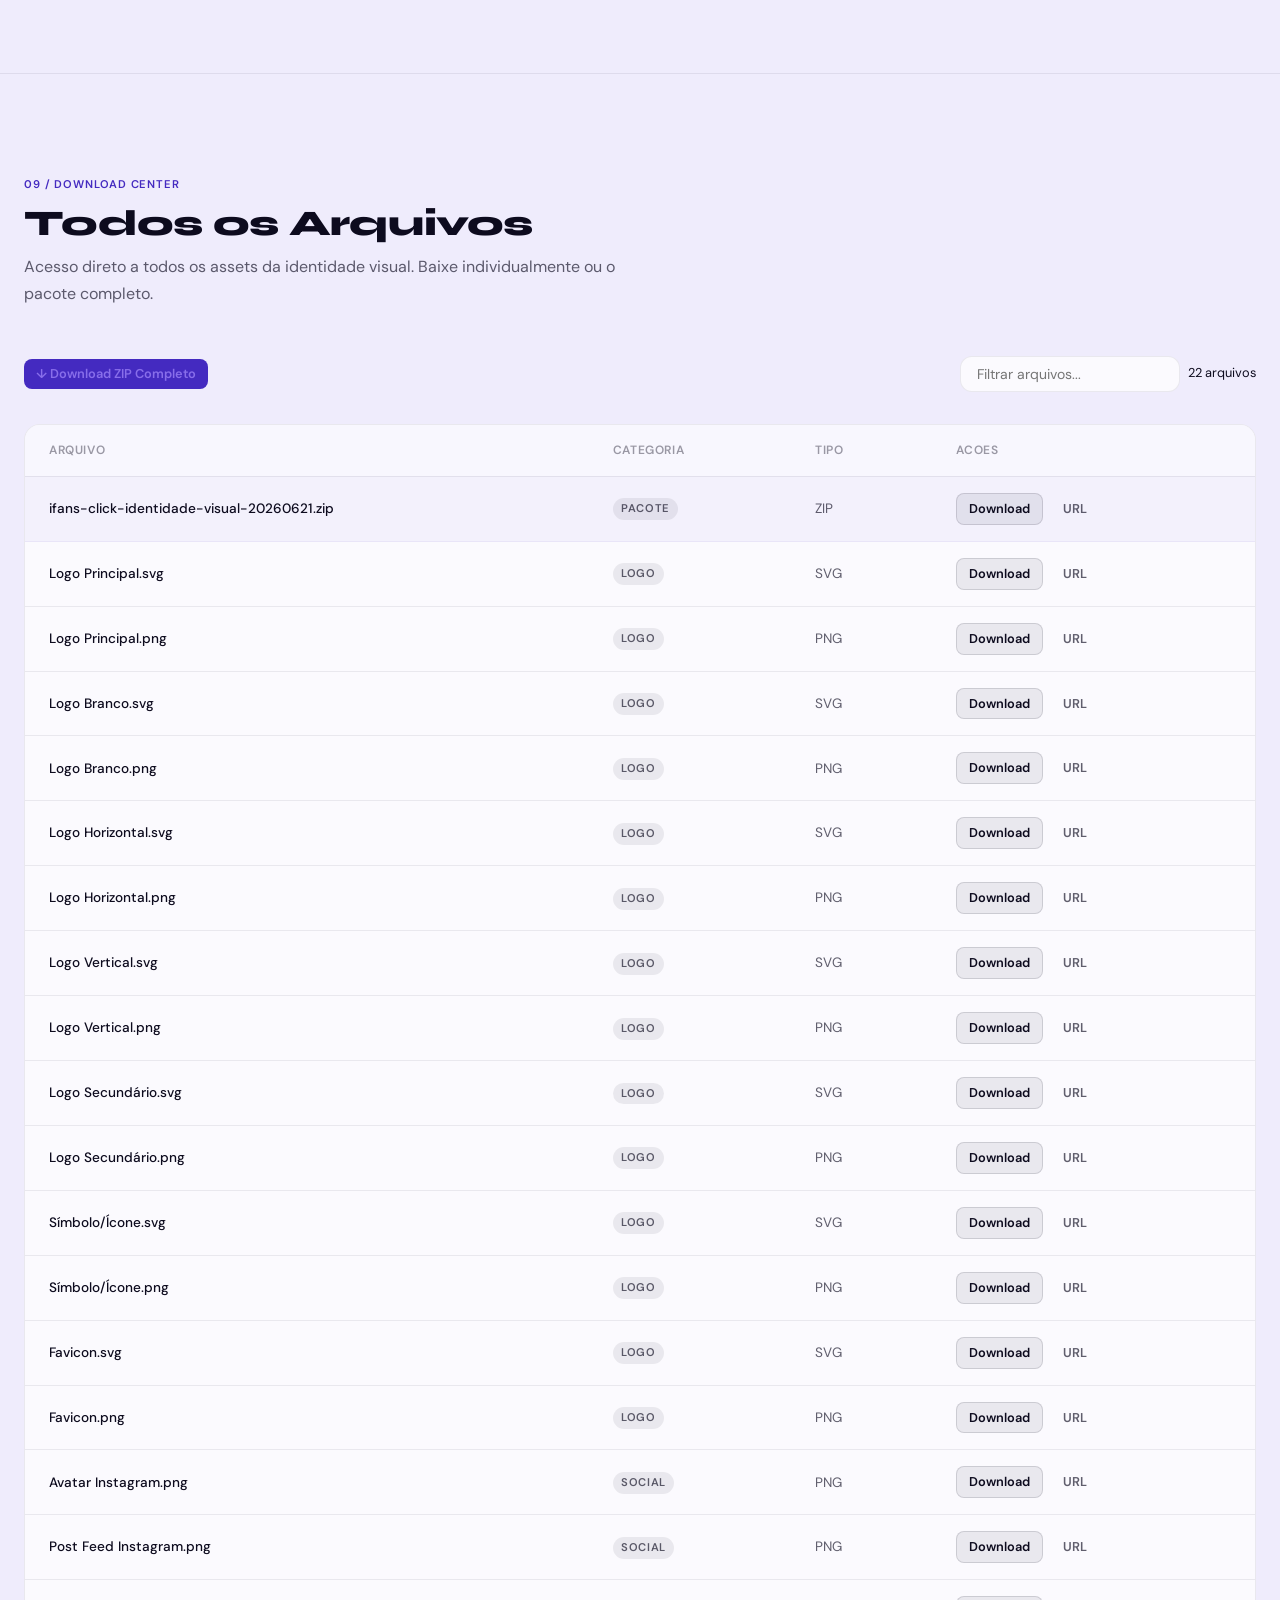
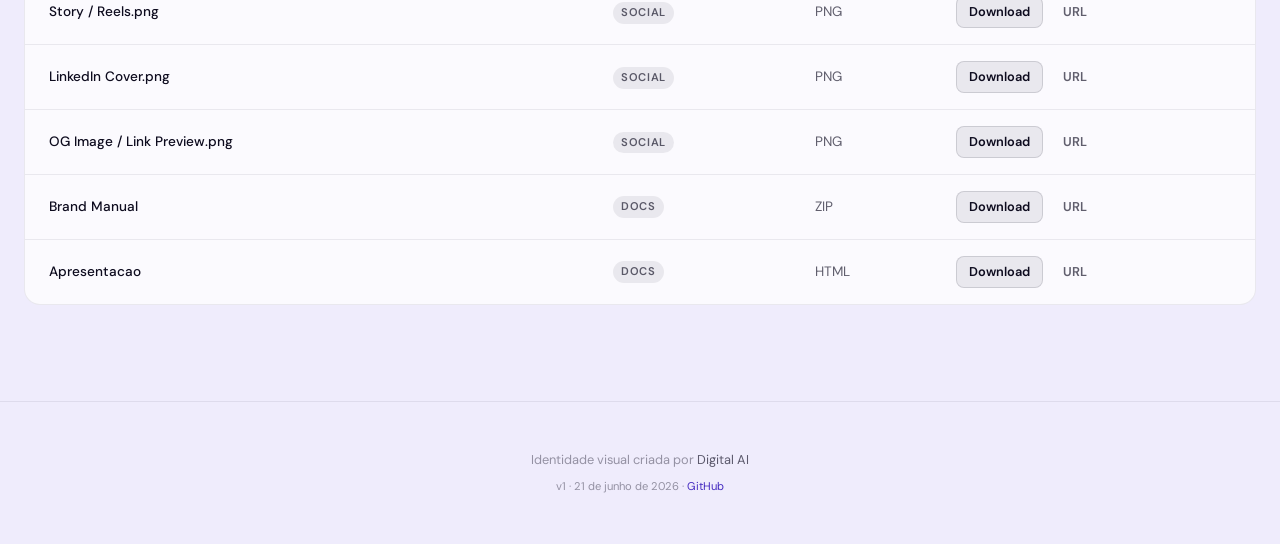
==== commit c86938e9: "feat: tipografia Syne heading + DM Sans body, social kit preenchido, brand manual links, og:url" ====
--- a/index.html
+++ b/index.html
@@ -9,11 +9,12 @@
   <meta property="og:title" content="ifans.click — Identidade Visual">
   <meta property="og:description" content="Conecte sua audiência. Monetize seu impacto. Plataforma completa de identidade visual — logos, cores, tipografia, tokens e design system.">
   <meta property="og:image" content="https://s3.amazonaws.com/cdn.digital-ai.tech/uploads/media-cortex/identity/ifans-click/logos/logo-primary.png">
+  <meta property="og:url" content="https://ifans.click">
   <meta property="og:type" content="website">
   <link rel="icon" type="image/svg+xml" href="https://s3.amazonaws.com/cdn.digital-ai.tech/uploads/media-cortex/identity/ifans-click/logos/symbol-only.svg">
   <link rel="preconnect" href="https://fonts.googleapis.com">
   <link rel="preconnect" href="https://fonts.gstatic.com" crossorigin>
-  <link href="https://fonts.googleapis.com/css2?family=DM+Sans:wght@400;500;600;700;800&family=DM+Sans:wght@300;400;500;600;700&display=swap" rel="stylesheet">
+  <link href="https://fonts.googleapis.com/css2?family=Syne:wght@700;800&family=DM+Sans:ital,opsz,wght@0,9..40,300;0,9..40,400;0,9..40,500;0,9..40,600;0,9..40,700;1,9..40,400&display=swap" rel="stylesheet">
   <style>
     /* ==================== BRAND TOKENS (sempre disponíveis) ==================== */
     :root {
@@ -21,8 +22,9 @@
       --brand-secondary: #FD296C;
       --brand-accent:    #7B5EE8;
       --brand-dark:      #0D0B1E;
-      --font-heading: 'DM Sans', system-ui, sans-serif;
+      --font-heading: 'Syne', system-ui, sans-serif;
       --font-body:    'DM Sans', system-ui, sans-serif;
+      --font-mono:    'DM Mono', 'Courier New', monospace;
       /* Layout & Motion */
       --radius-sm: 8px; --radius-md: 12px; --radius-lg: 16px; --radius-xl: 24px;
       --shadow-glow: 0 0 40px rgba(68, 42, 192, 0.15);
@@ -197,7 +199,7 @@
     .section:last-of-type { border-bottom: none; }
     .section__header { margin-bottom: var(--space-2xl); }
     .section__label { display: inline-block; font-size: 0.7rem; font-weight: 600; letter-spacing: 0.08em; text-transform: uppercase; color: var(--brand-primary); margin-bottom: var(--space-sm); }
-    .section__title { font-size: clamp(1.5rem, 3vw, 2.25rem); letter-spacing: -0.02em; margin-bottom: var(--space-sm); }
+    .section__title { font-size: clamp(1.5rem, 3vw, 2.25rem); font-weight: 800; letter-spacing: -0.02em; margin-bottom: var(--space-sm); }
     .section__description { font-size: 1rem; color: var(--text-secondary); max-width: 640px; line-height: 1.7; }
 
     /* --- Buttons --- */
@@ -250,6 +252,7 @@
     .hero__logo { display: block; width: 900px; max-width: 92vw; height: auto; margin: 0 auto var(--space-xl); filter: drop-shadow(0 8px 32px rgba(68, 42, 192,0.28)); }
     .hero__watermark { position: absolute; bottom: var(--space-xl); right: var(--space-xl); width: 180px; max-width: 30vw; height: auto; opacity: 1; pointer-events: none; filter: invert(1) brightness(2) opacity(0.06); }
     .hero__title {
+      font-family: var(--font-heading);
       font-size: clamp(2rem, 5vw, 3.5rem); font-weight: 800; letter-spacing: -0.03em;
       margin-bottom: var(--space-sm);
       background: linear-gradient(135deg, var(--text-primary) 0%, var(--text-secondary) 100%);
@@ -945,12 +948,12 @@
       </div>
       <div class="type-specimen">
         <div class="type-specimen__header">
-          <span class="type-specimen__name">Heading</span>
-          <span class="type-specimen__font">DM Sans
-            <button class="btn btn--ghost btn--sm tooltip" onclick="copyToClipboard('DM Sans', this)" aria-label="Copiar nome da fonte">Copiar<span class="tooltip__text">Copiado!</span></button>
+          <span class="type-specimen__name">Heading / Display</span>
+          <span class="type-specimen__font">Syne
+            <button class="btn btn--ghost btn--sm tooltip" onclick="copyToClipboard('Syne', this)" aria-label="Copiar nome da fonte">Copiar<span class="tooltip__text">Copiado!</span></button>
           </span>
         </div>
-        <div class="type-specimen__sample type-specimen__sample--heading">O crescimento tem metodo.</div>
+        <div class="type-specimen__sample type-specimen__sample--heading" style="font-family:'Syne',sans-serif;font-weight:800;">O crescimento tem metodo.</div>
         <div class="type-specimen__weights" id="headingWeights"></div>
       </div>
       <div class="type-specimen">
@@ -1031,8 +1034,8 @@
             <p class="doc-card__description">Guia completo com regras de uso do logo, paleta, tipografia e aplicacoes.</p>
             <div class="doc-card__actions">
               <a href="./brand-manual/index.html" class="btn btn--secondary btn--sm">Abrir</a>
-              <a href="" download class="btn btn--ghost btn--sm">Download</a>
-              <button class="btn btn--ghost btn--sm tooltip" onclick="copyToClipboard('', this)" aria-label="Copiar URL do Brand Manual">Copiar URL<span class="tooltip__text">Copiado!</span></button>
+              <a href="https://s3.amazonaws.com/cdn.digital-ai.tech/uploads/media-cortex/identity/ifans-click/ifans-click-identidade-visual-20260621.zip" download="ifans-click-brand-manual.zip" class="btn btn--ghost btn--sm">Download</a>
+              <button class="btn btn--ghost btn--sm tooltip" onclick="copyToClipboard('https://s3.amazonaws.com/cdn.digital-ai.tech/uploads/media-cortex/identity/ifans-click/ifans-click-identidade-visual-20260621.zip', this)" aria-label="Copiar URL do Brand Manual">Copiar URL<span class="tooltip__text">Copiado!</span></button>
             </div>
           </div>
         </div>
@@ -1203,11 +1206,11 @@
           <div class="ds-brand-overview__colors" id="dsBrandColorRow"></div>
         </div>
         <div class="ds-brand-overview__block">
-          <span class="ds-brand-overview__label">Tipografia Principal</span>
-          <span class="ds-brand-overview__font" style="font-family:'DM Sans',sans-serif;">DM Sans</span>
+          <span class="ds-brand-overview__label">Tipografia Display</span>
+          <span class="ds-brand-overview__font" style="font-family:'Syne',sans-serif;font-weight:800;">Syne</span>
         </div>
         <div class="ds-brand-overview__block">
-          <span class="ds-brand-overview__label">Tipografia Secundária</span>
+          <span class="ds-brand-overview__label">Tipografia Body/UI</span>
           <span class="ds-brand-overview__font" style="font-family:'DM Sans',sans-serif;">DM Sans</span>
         </div>
         <div class="ds-brand-overview__block">
@@ -1340,7 +1343,48 @@
     /* === DATA (injected at build time) === */
     const PALETTE = [{"name":"Velvet","hex":"#442AC0","rgb":"68, 42, 192","role":"primary"},{"name":"Desire","hex":"#FD296C","rgb":"253, 41, 108","role":"secondary"},{"name":"Velvet Light","hex":"#7B5EE8","rgb":"123, 94, 232","role":"accent"},{"name":"Obsidiana","hex":"#0D0B1E","rgb":"13, 11, 30","role":"dark"},{"name":"Branco","hex":"#FFFFFF","rgb":"255, 255, 255","role":"light"}];
     const LOGOS = [{"name":"Logo Principal","svg_url":"https://s3.amazonaws.com/cdn.digital-ai.tech/uploads/media-cortex/identity/ifans-click/logos/logo-primary.svg","png_url":"https://s3.amazonaws.com/cdn.digital-ai.tech/uploads/media-cortex/identity/ifans-click/logos/logo-primary.png","variant":"primary","bg":"light"},{"name":"Logo Branco","svg_url":"https://s3.amazonaws.com/cdn.digital-ai.tech/uploads/media-cortex/identity/ifans-click/logos/logo-negative.svg","png_url":"https://s3.amazonaws.com/cdn.digital-ai.tech/uploads/media-cortex/identity/ifans-click/logos/logo-negative.png","variant":"white","bg":"dark"},{"name":"Logo Horizontal","svg_url":"https://s3.amazonaws.com/cdn.digital-ai.tech/uploads/media-cortex/identity/ifans-click/logos/logo-horizontal.svg","png_url":"https://s3.amazonaws.com/cdn.digital-ai.tech/uploads/media-cortex/identity/ifans-click/logos/logo-horizontal.png","variant":"horizontal","bg":"light"},{"name":"Logo Vertical","svg_url":"https://s3.amazonaws.com/cdn.digital-ai.tech/uploads/media-cortex/identity/ifans-click/logos/logo-vertical.svg","png_url":"https://s3.amazonaws.com/cdn.digital-ai.tech/uploads/media-cortex/identity/ifans-click/logos/logo-vertical.png","variant":"vertical","bg":"light"},{"name":"Logo Secundário","svg_url":"https://s3.amazonaws.com/cdn.digital-ai.tech/uploads/media-cortex/identity/ifans-click/logos/logo-secondary.svg","png_url":"https://s3.amazonaws.com/cdn.digital-ai.tech/uploads/media-cortex/identity/ifans-click/logos/logo-secondary.png","variant":"secondary","bg":"dark"},{"name":"Símbolo/Ícone","svg_url":"https://s3.amazonaws.com/cdn.digital-ai.tech/uploads/media-cortex/identity/ifans-click/logos/symbol-only.svg","png_url":"https://s3.amazonaws.com/cdn.digital-ai.tech/uploads/media-cortex/identity/ifans-click/logos/symbol-only.png","variant":"symbol","bg":"dark"},{"name":"Favicon","svg_url":"https://s3.amazonaws.com/cdn.digital-ai.tech/uploads/media-cortex/identity/ifans-click/logos/favicon-32.svg","png_url":"https://s3.amazonaws.com/cdn.digital-ai.tech/uploads/media-cortex/identity/ifans-click/logos/favicon-32.png","variant":"favicon","bg":"dark"}];
-    const SOCIAL_ITEMS = [];
+    const SOCIAL_ITEMS = [
+      {
+        name: "Avatar Instagram",
+        format: "2000 \u00d7 2000px",
+        desc: "Foto de perfil e \u00edcone de destaques",
+        url: "https://s3.amazonaws.com/cdn.digital-ai.tech/uploads/media-cortex/identity/ifans-click/social-kit.html#avatar-instagram",
+        preview_bg: "#442AC0",
+        icon: "\ud83d\udcf8"
+      },
+      {
+        name: "Post Feed Instagram",
+        format: "1080 \u00d7 1350px",
+        desc: "Post vertical 4:5 para feed",
+        url: "https://s3.amazonaws.com/cdn.digital-ai.tech/uploads/media-cortex/identity/ifans-click/social-kit.html#post-feed",
+        preview_bg: "#0D0B1E",
+        icon: "\ud83d\uddbc"
+      },
+      {
+        name: "Story / Reels",
+        format: "1080 \u00d7 1920px",
+        desc: "Stories e Reels \u2014 formato vertical completo",
+        url: "https://s3.amazonaws.com/cdn.digital-ai.tech/uploads/media-cortex/identity/ifans-click/social-kit.html#story",
+        preview_bg: "#442AC0",
+        icon: "\ud83d\udcf1"
+      },
+      {
+        name: "LinkedIn Cover",
+        format: "1584 \u00d7 396px",
+        desc: "Capa do perfil LinkedIn",
+        url: "https://s3.amazonaws.com/cdn.digital-ai.tech/uploads/media-cortex/identity/ifans-click/social-kit.html#linkedin-cover",
+        preview_bg: "#0D0B1E",
+        icon: "\ud83d\udcbc"
+      },
+      {
+        name: "OG Image / Link Preview",
+        format: "1200 \u00d7 630px",
+        desc: "Preview para WhatsApp, LinkedIn e Twitter",
+        url: "https://s3.amazonaws.com/cdn.digital-ai.tech/uploads/media-cortex/identity/ifans-click/social-kit.html#og-image",
+        preview_bg: "#0D0B1E",
+        icon: "\ud83d\udd17"
+      }
+    ];
     const TOKENS_CSS_URL = '';
     const TOKENS_JSON_URL = '';
 
@@ -1642,7 +1686,7 @@
     function renderTypographyWeights() {
       const hEl = document.getElementById('headingWeights');
       const bEl = document.getElementById('bodyWeights');
-      const hW = [{name:'Regular',w:400},{name:'Medium',w:500},{name:'Semi Bold',w:600},{name:'Bold',w:700},{name:'Extra Bold',w:800}];
+      const hW = [{name:'Bold',w:700},{name:'Extra Bold',w:800}];
       const bW = [{name:'Light',w:300},{name:'Regular',w:400},{name:'Medium',w:500},{name:'Semi Bold',w:600},{name:'Bold',w:700}];
       function renderW(el, weights, font) {
         if (!el) return;
@@ -1657,19 +1701,32 @@
 
     /* === RENDER: Social === */
     function renderSocial() {
-      const grid = document.getElementById('socialGrid');
+      var grid = document.getElementById('socialGrid');
       if (!grid) return;
-      grid.innerHTML = SOCIAL_ITEMS.filter(function(s){return s.url;}).map(function(item) {
-        const fn = item.name.toLowerCase().replace(/\s+/g,'-')+'.png';
-        const name = escapeHtml(item.name);
-        return '<div class="social-card animate-in">' +
-          '<div class="social-card__preview"><img src="'+escapeAttr(item.url)+'" alt="'+name+'" loading="lazy"></div>' +
-          '<div class="social-card__body"><h3 class="social-card__title">'+name+'</h3>' +
-          '<p class="social-card__dimensions">'+escapeHtml(item.dimensions)+'</p>' +
-          '<div class="social-card__actions">' +
-            '<button class="btn btn--secondary btn--sm" onclick="downloadFile(\''+escapeJs(item.url)+'\',\''+escapeJs(fn)+'\')" aria-label="Baixar '+name+'">Download</button>' +
-            '<button class="btn btn--ghost btn--sm tooltip" onclick="copyToClipboard(\''+escapeJs(item.url)+'\',this)" aria-label="Copiar URL">URL<span class="tooltip__text">Copiado!</span></button>' +
-          '</div></div></div>';
+      if (!SOCIAL_ITEMS || !SOCIAL_ITEMS.length) {
+        grid.innerHTML = '<p style="color:var(--text-muted);text-align:center;padding:var(--space-2xl);grid-column:1/-1;">Nenhum template social disponivel.</p>';
+        return;
+      }
+      grid.innerHTML = SOCIAL_ITEMS.map(function(item) {
+        var name = escapeHtml(item.name || '');
+        var format = escapeHtml(item.format || '');
+        var desc = escapeHtml(item.desc || '');
+        var icon = item.icon || '\ud83c\udfa8';
+        var url = escapeAttr(item.url || '#');
+        var bg = escapeAttr(item.preview_bg || '#442AC0');
+        return (
+          '<div class="social-card animate-in">' +
+            '<div class="social-card__preview" style="background:' + bg + ';display:flex;align-items:center;justify-content:center;height:120px;border-radius:var(--radius-lg) var(--radius-lg) 0 0;">' +
+              '<span style="font-size:2.5rem;">' + icon + '</span>' +
+            '</div>' +
+            '<div class="social-card__body" style="padding:var(--space-lg);">' +
+              '<p class="social-card__name" style="font-weight:700;font-size:1rem;margin-bottom:4px;">' + name + '</p>' +
+              '<span class="social-card__format" style="font-size:0.75rem;color:var(--brand-primary);font-weight:600;font-family:monospace;">' + format + '</span>' +
+              '<p class="social-card__desc" style="font-size:0.85rem;color:var(--text-secondary);margin-top:8px;line-height:1.5;">' + desc + '</p>' +
+              '<a href="' + url + '" target="_blank" rel="noopener noreferrer" class="btn btn--secondary btn--sm" style="margin-top:var(--space-md);">Ver Template \u2192</a>' +
+            '</div>' +
+          '</div>'
+        );
       }).join('');
     }
 
@@ -1755,7 +1812,7 @@
       SOCIAL_ITEMS.forEach(function(s){if(s.url) rows.push({filename:s.name+'.png',category:'Social',type:'PNG',url:s.url});});
       if(TOKENS_CSS_URL) rows.push({filename:'tokens.css',category:'Tokens',type:'CSS',url:TOKENS_CSS_URL});
       if(TOKENS_JSON_URL) rows.push({filename:'tokens.json',category:'Tokens',type:'JSON',url:TOKENS_JSON_URL});
-      if('') rows.push({filename:'Brand Manual',category:'Docs',type:'HTML',url:''});
+      rows.push({filename:'Brand Manual',category:'Docs',type:'ZIP',url:'https://s3.amazonaws.com/cdn.digital-ai.tech/uploads/media-cortex/identity/ifans-click/ifans-click-identidade-visual-20260621.zip'});
       if('https://s3.amazonaws.com/cdn.digital-ai.tech/uploads/media-cortex/identity/ifans-click/brand-presentation.html') rows.push({filename:'Apresentacao',category:'Docs',type:'HTML',url:'https://s3.amazonaws.com/cdn.digital-ai.tech/uploads/media-cortex/identity/ifans-click/brand-presentation.html'});
       tbody.innerHTML = rows.map(function(row){
         const trCls = row.highlight ? ' class="dl-table__highlight"' : '';
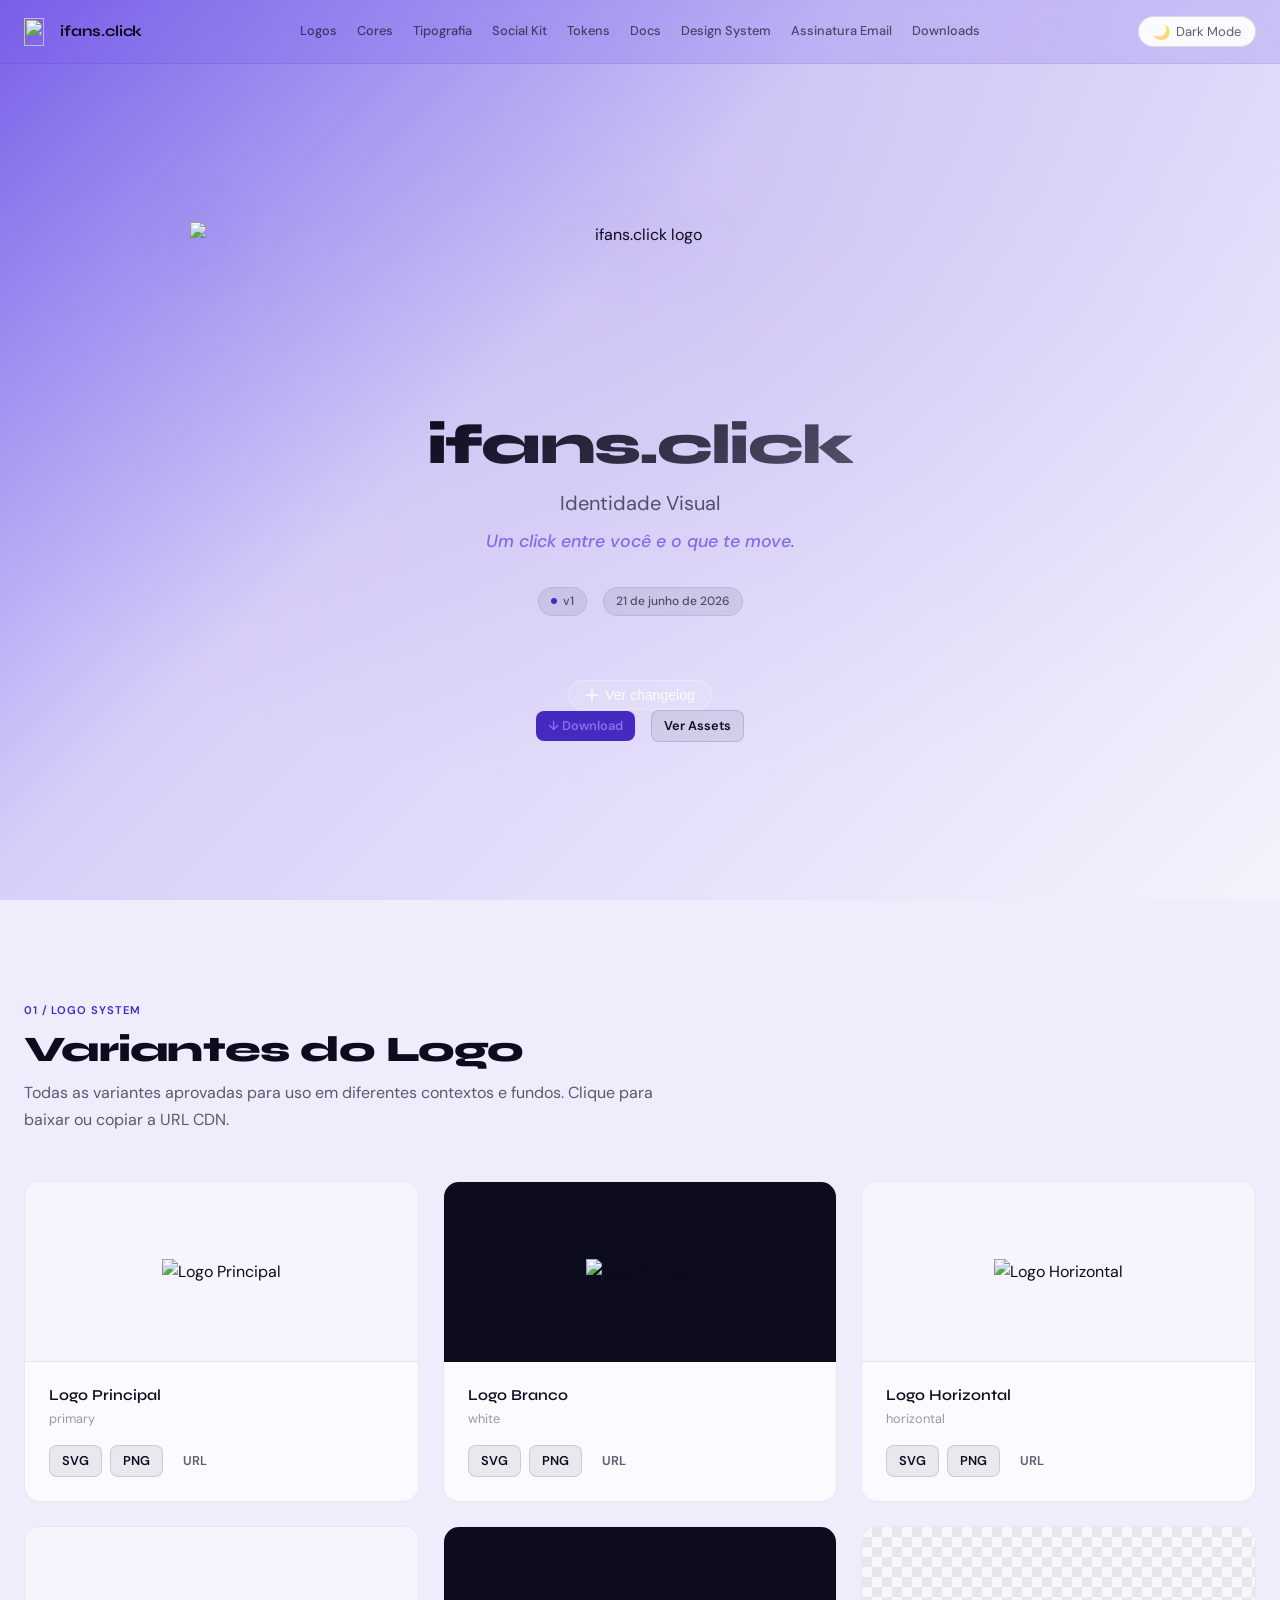
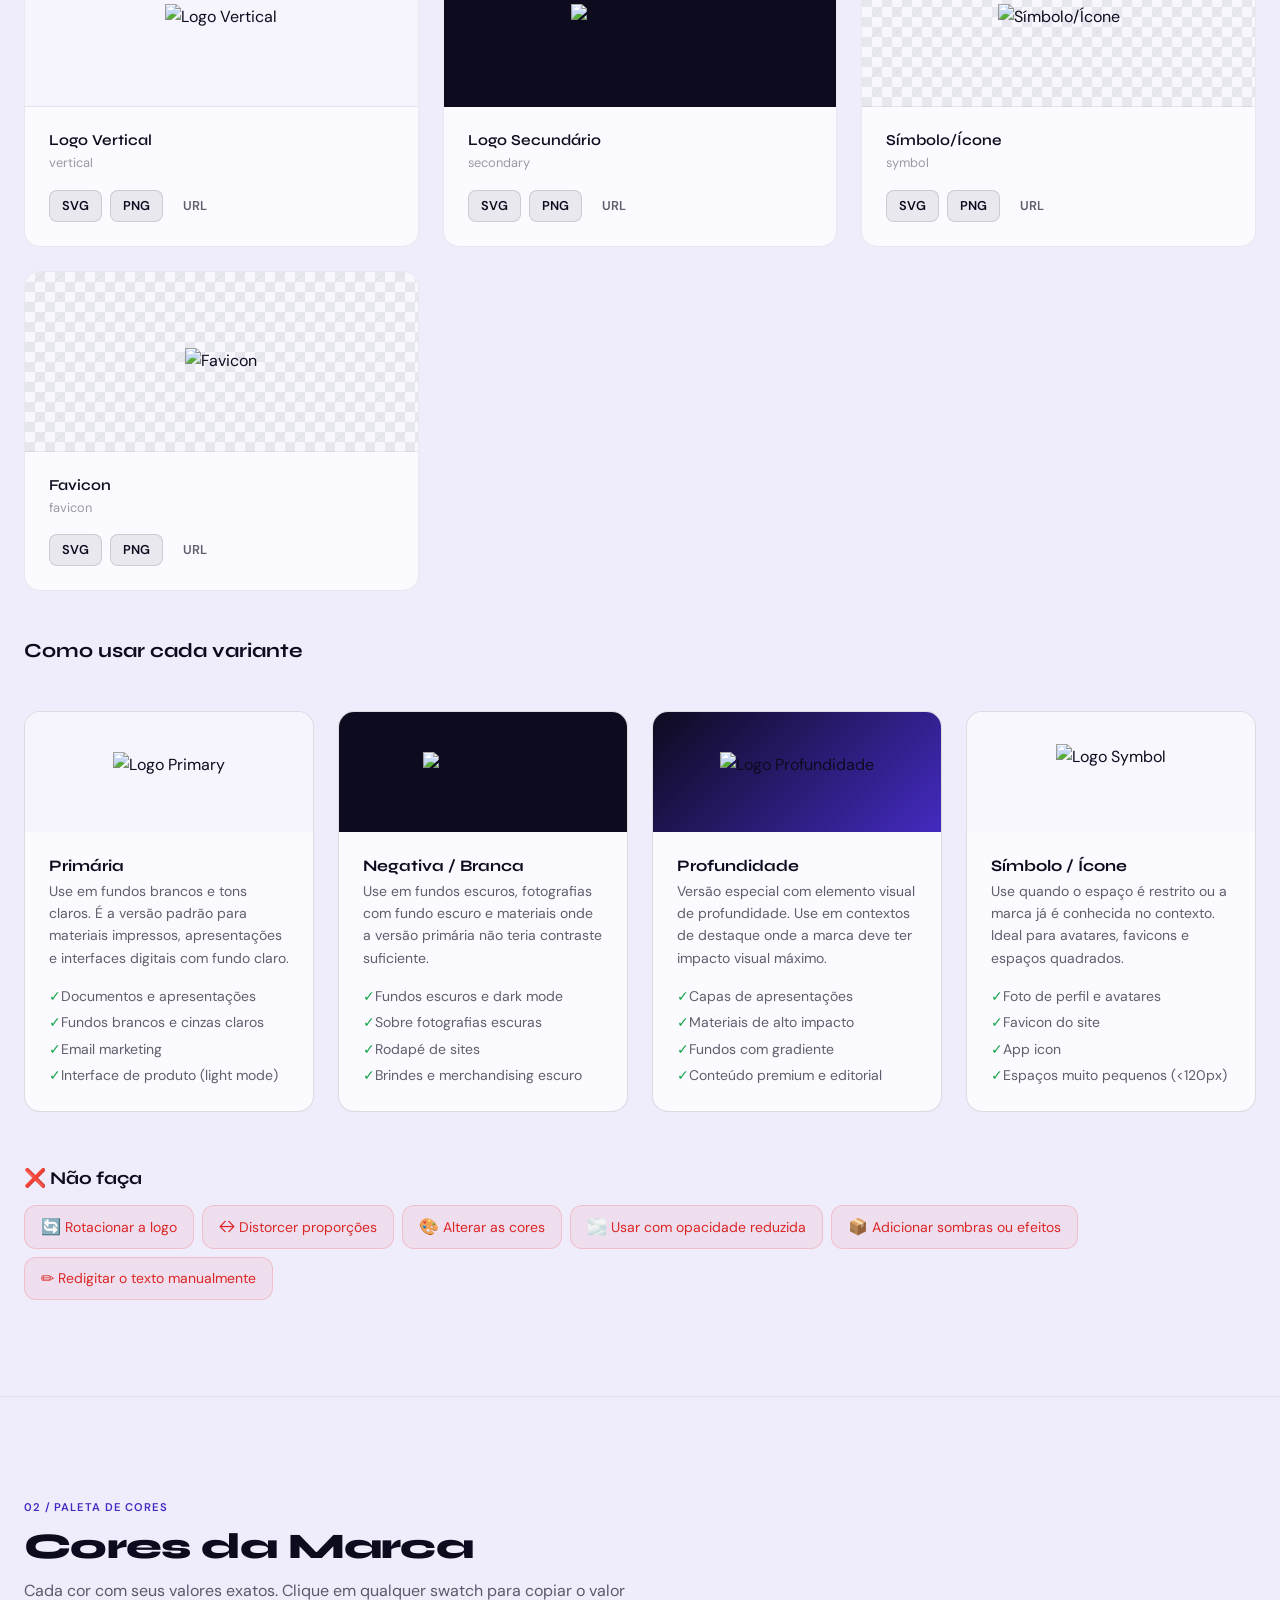
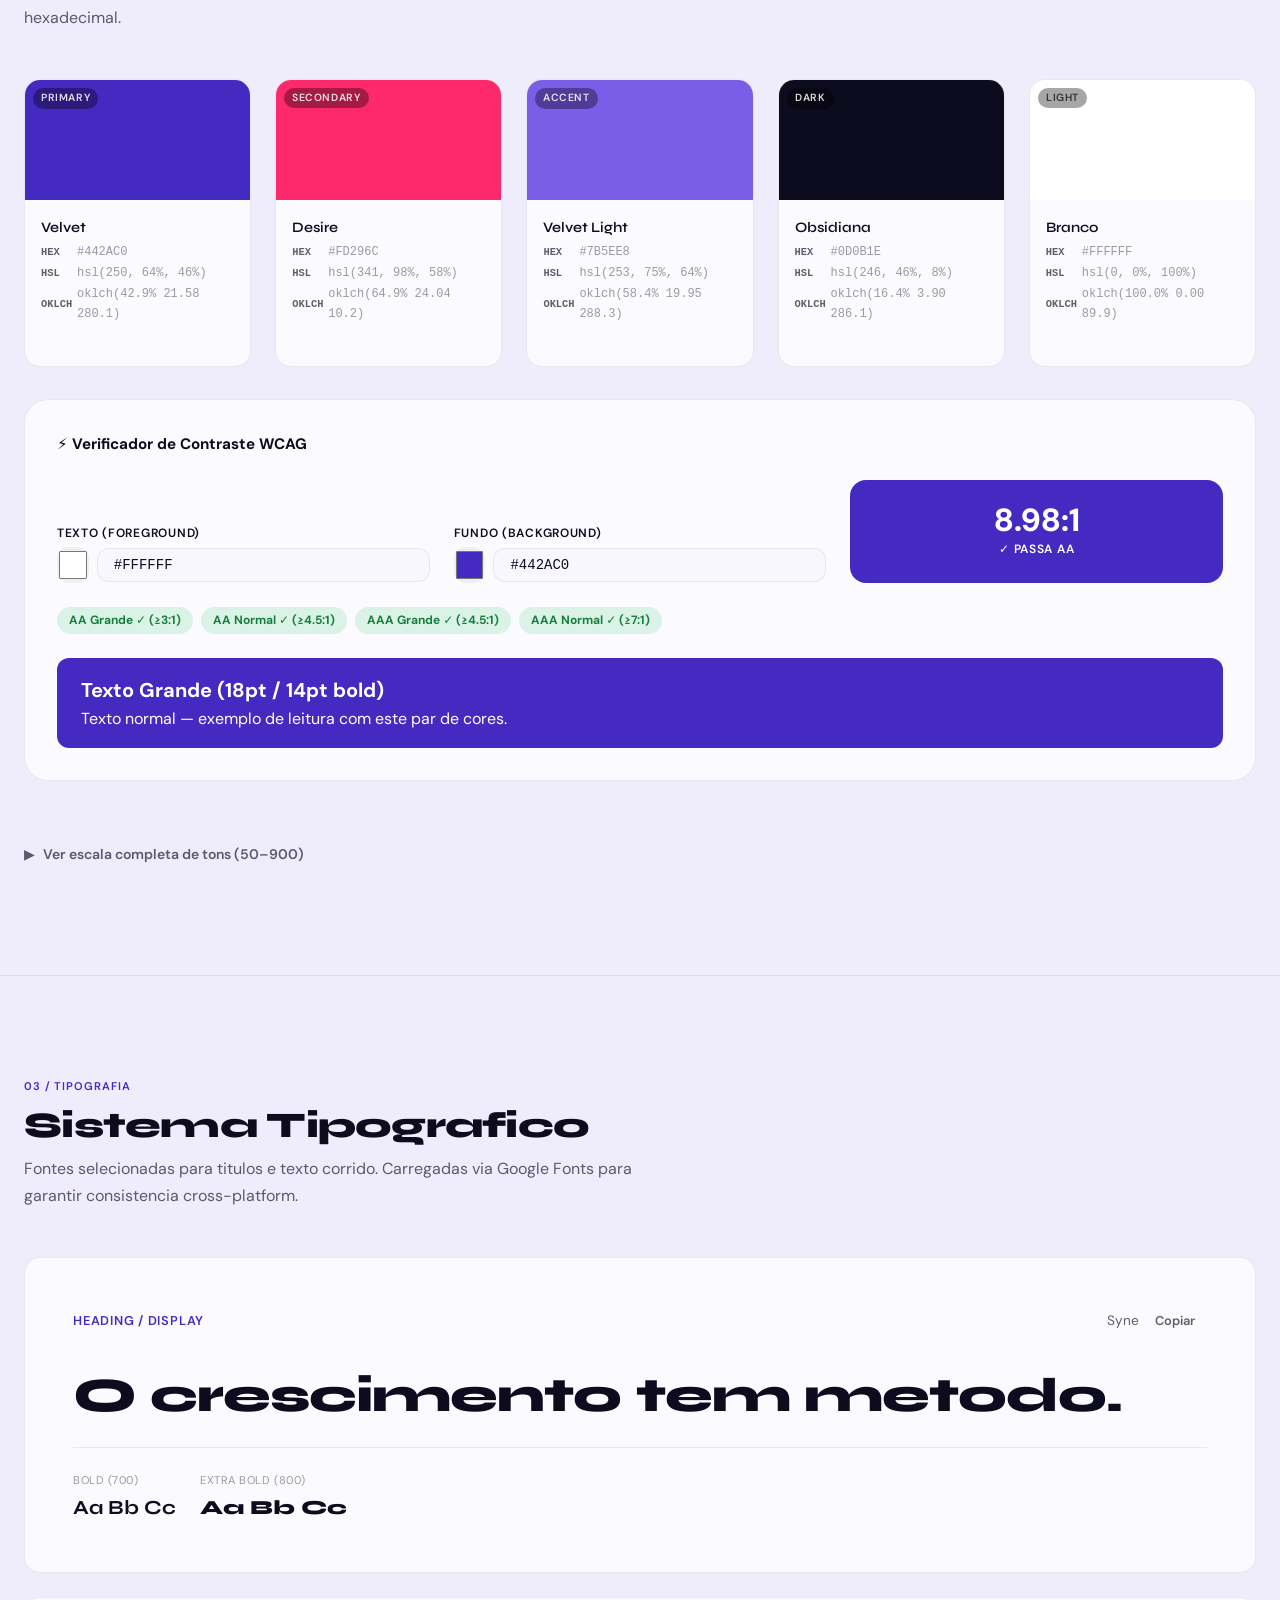
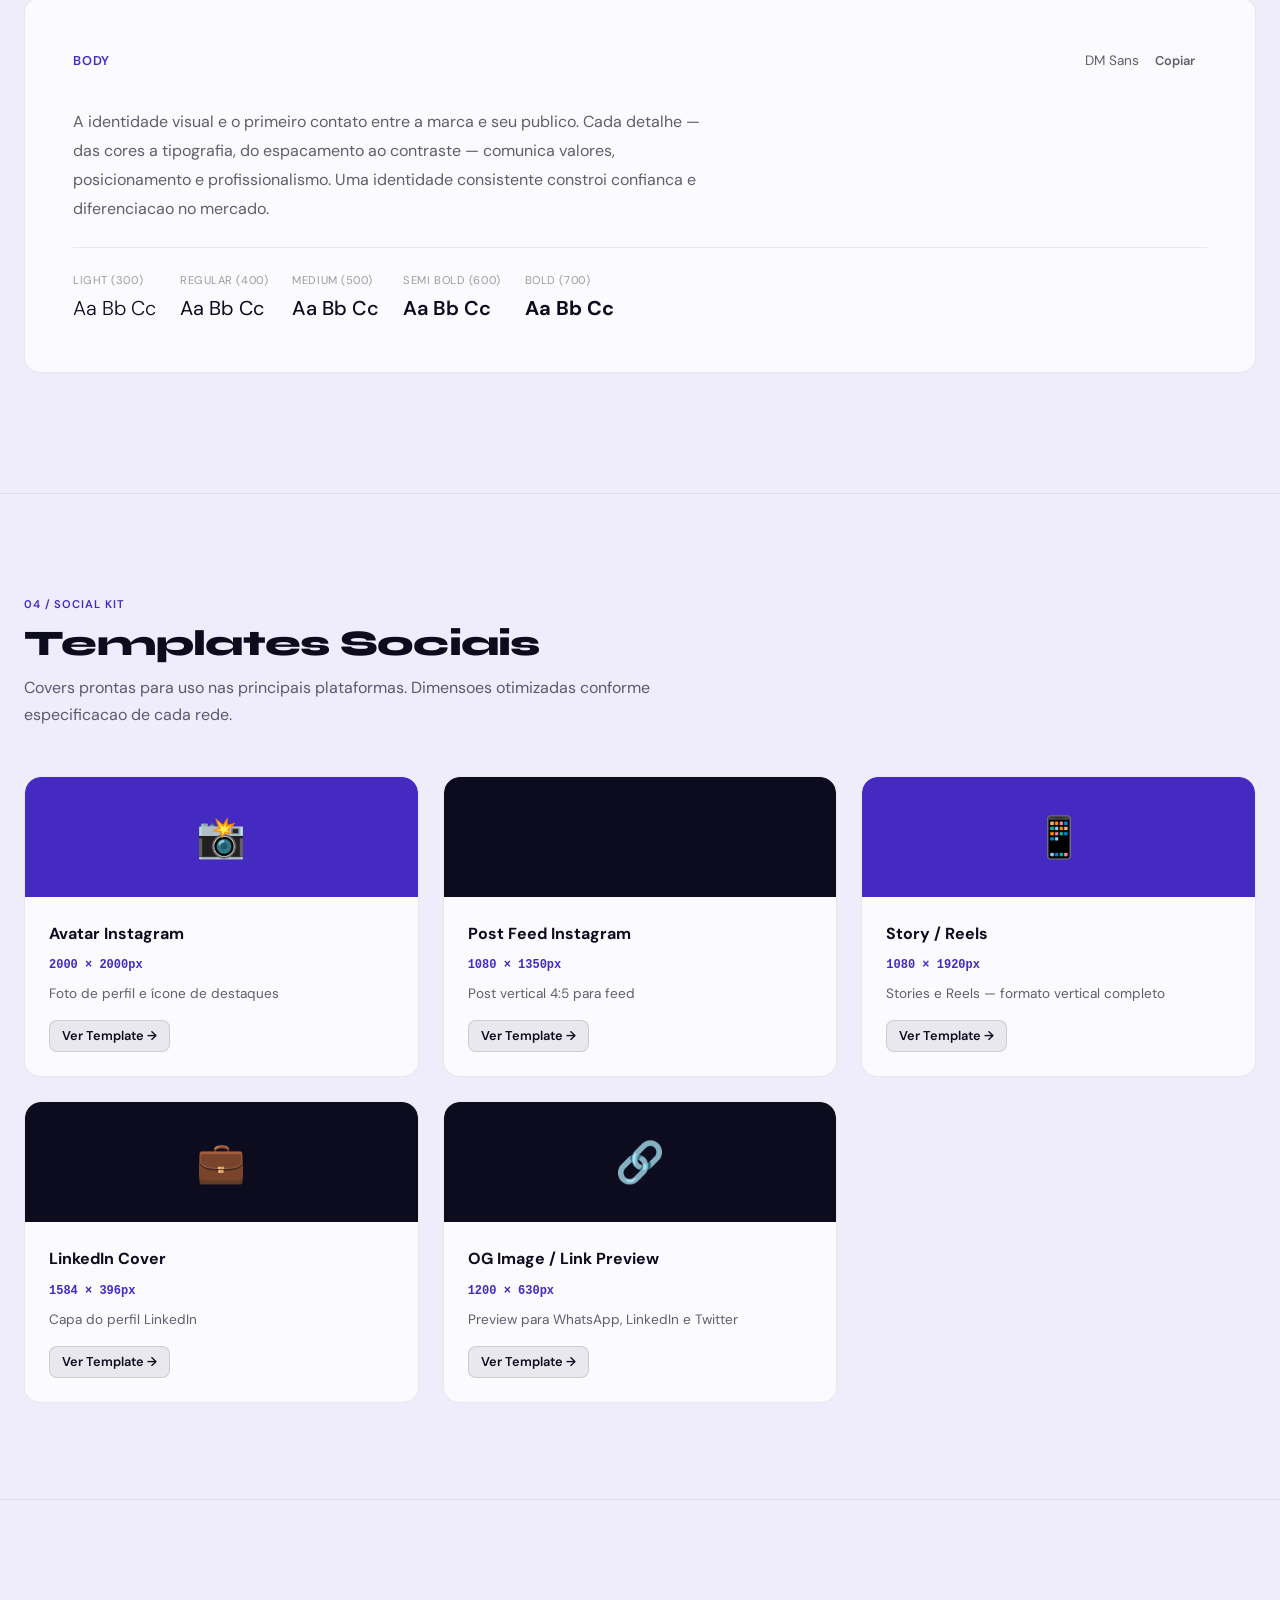
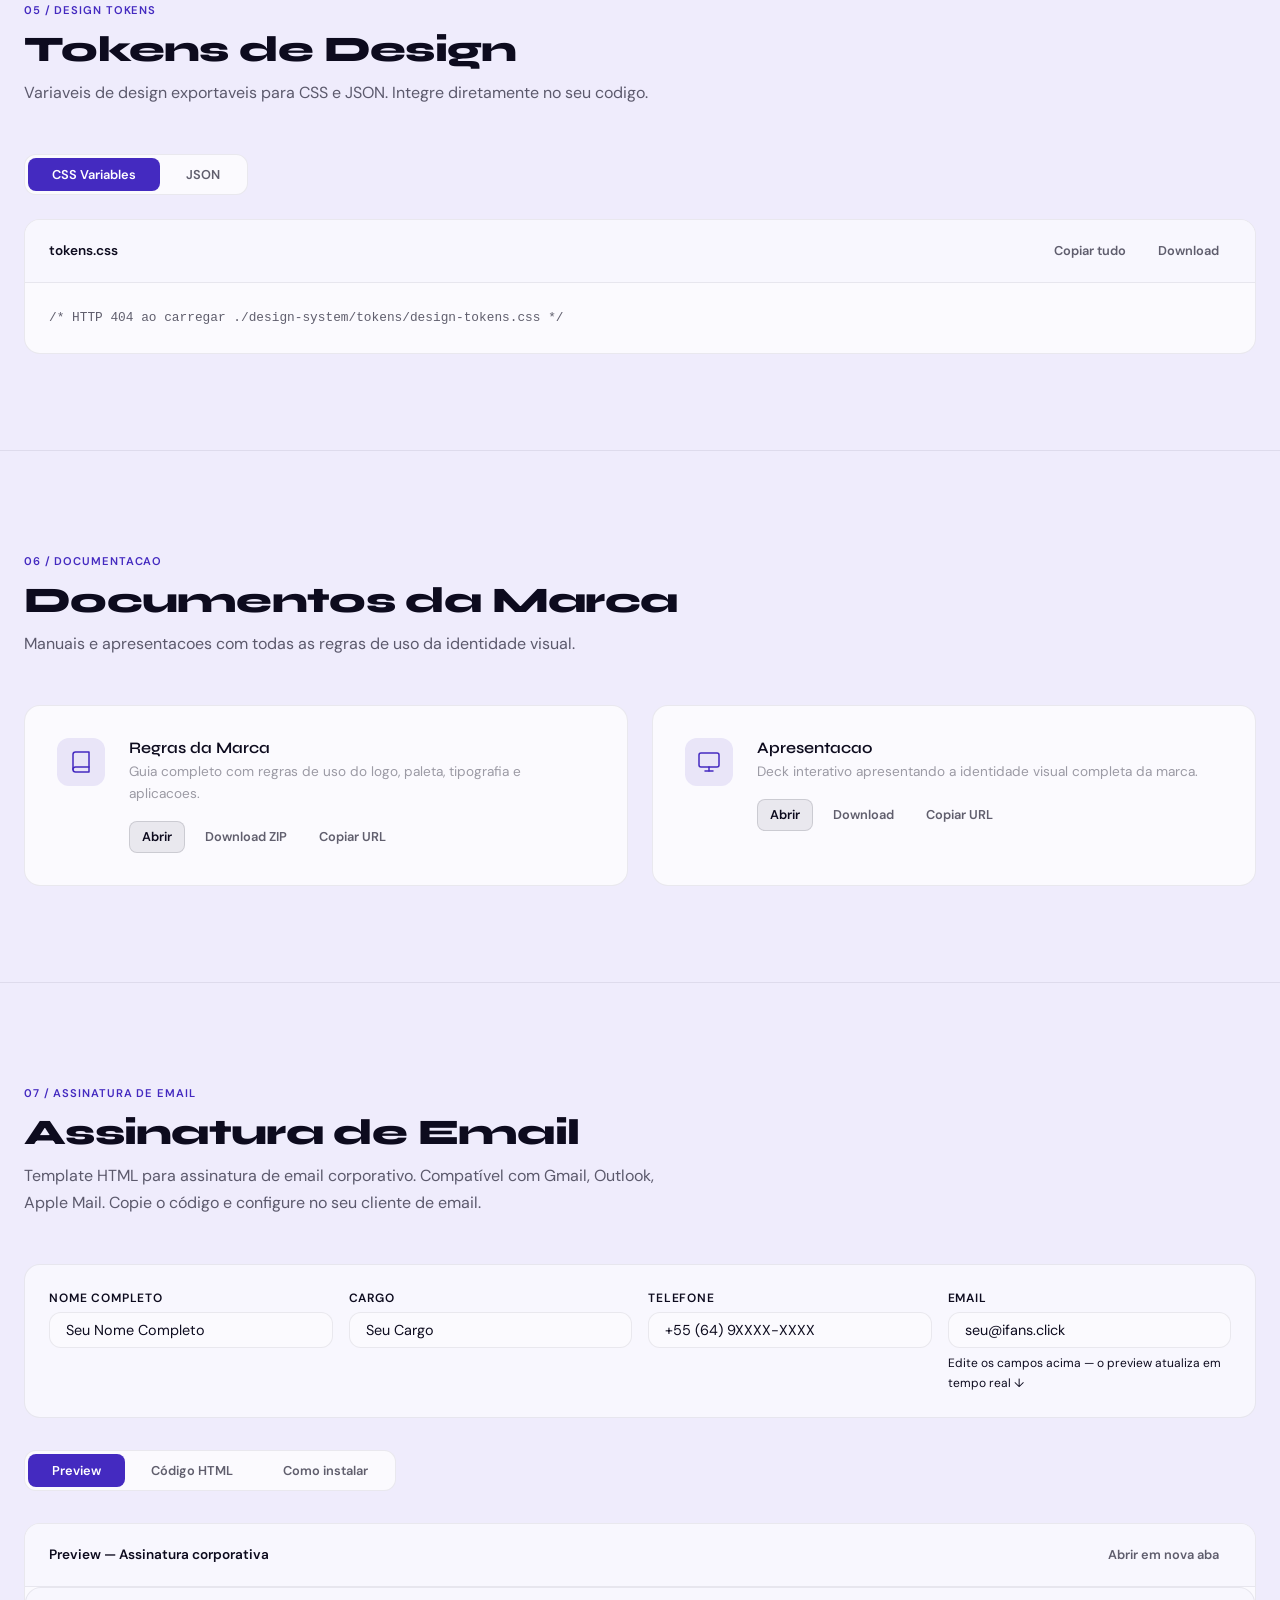
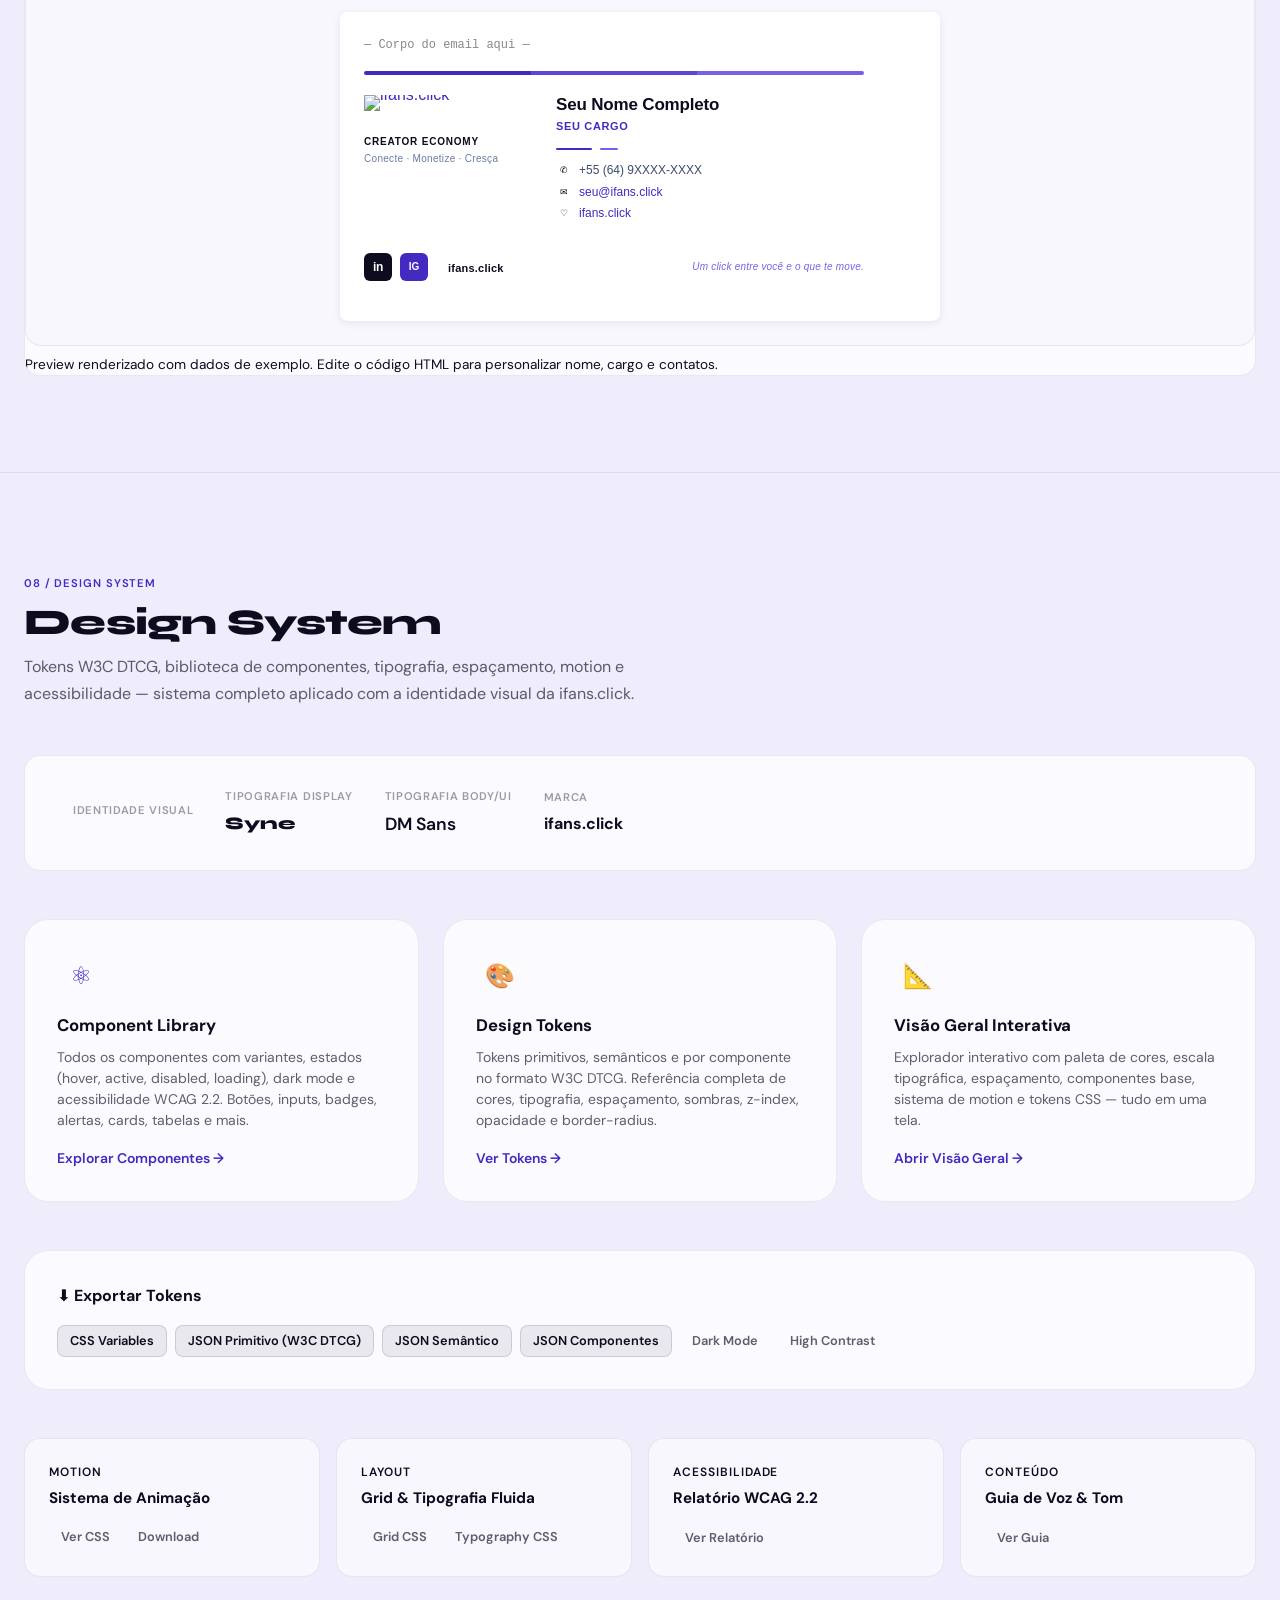
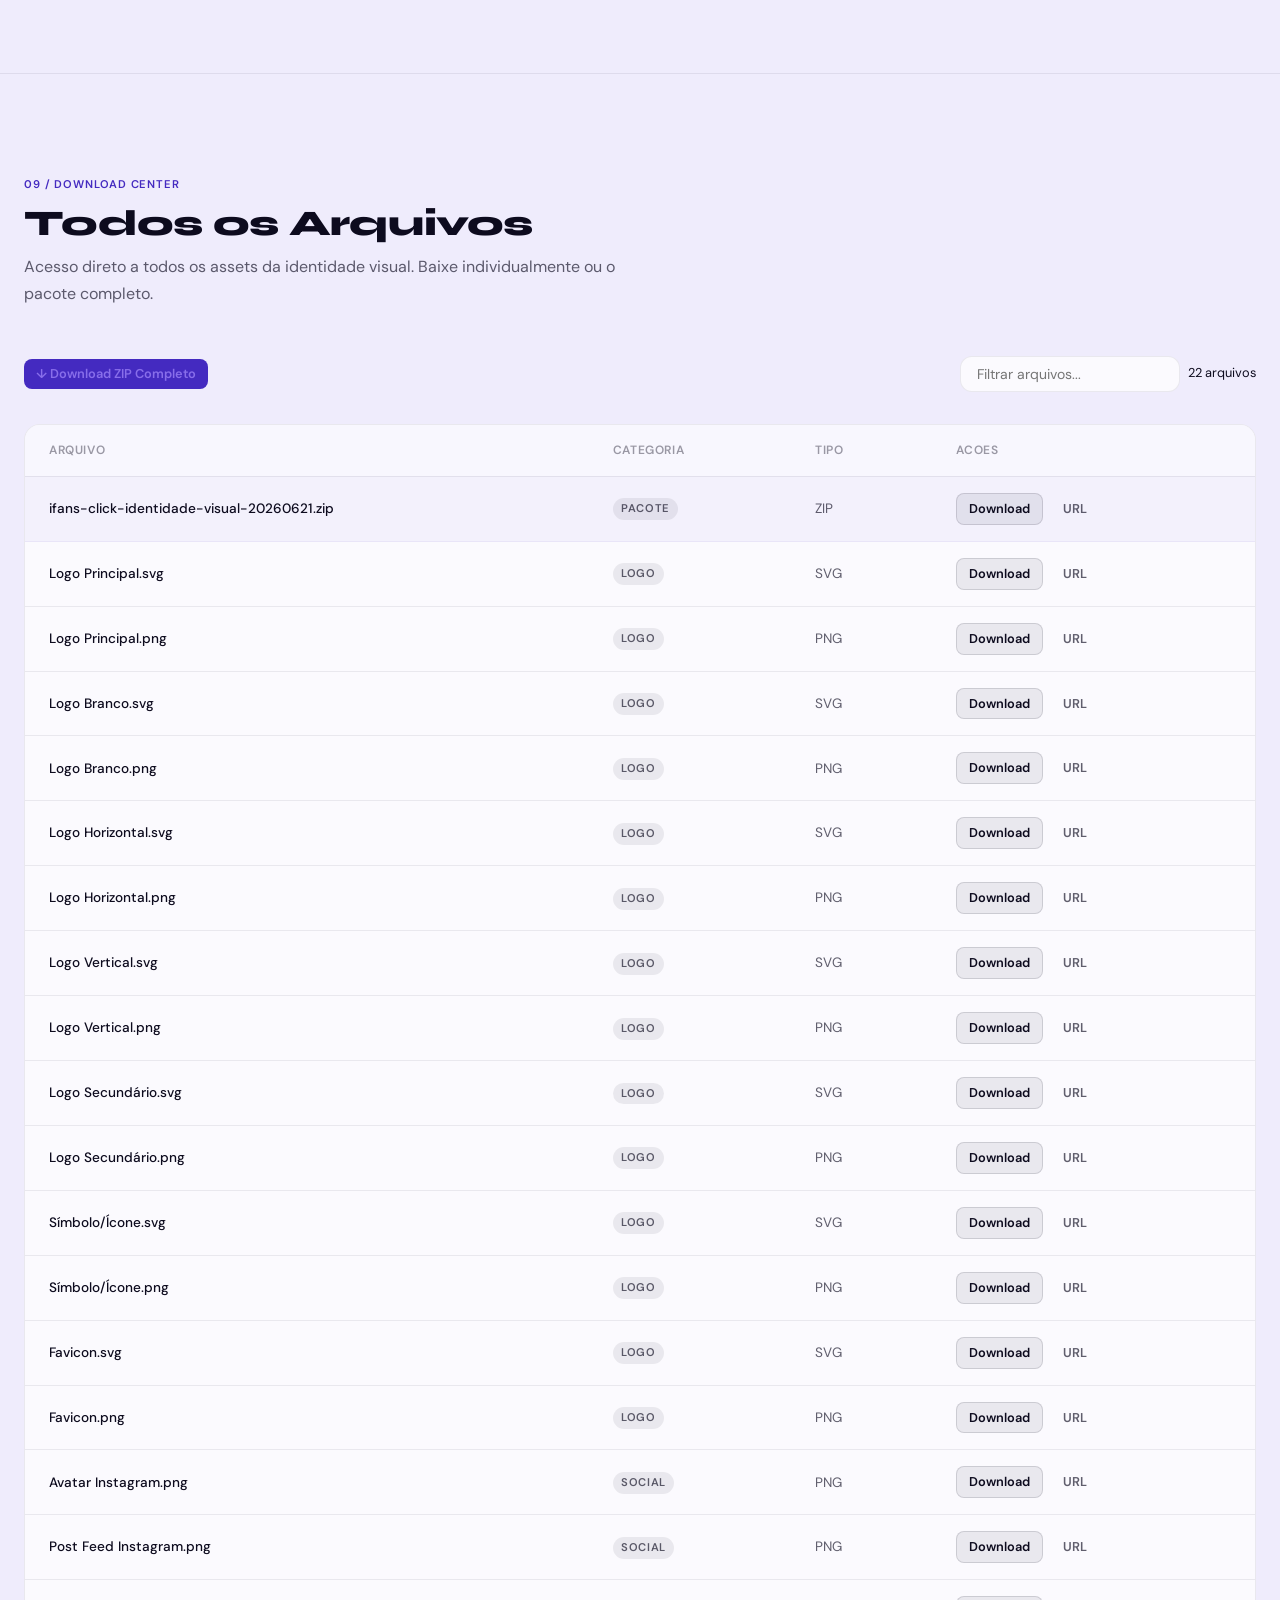
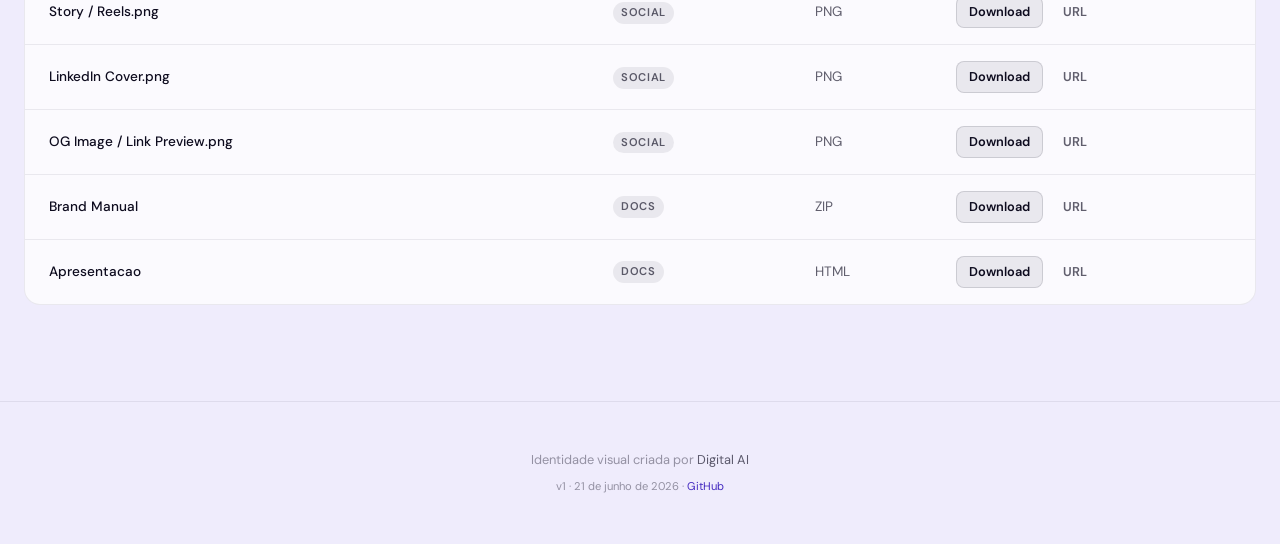
==== commit f6a8726e: "feat: slogan ifans.click v1 — Um click entre voce e o que te move" ====
--- a/index.html
+++ b/index.html
@@ -7,7 +7,7 @@
   <meta name="description" content="Plataforma de identidade visual de ifans.click. Acesse logos, paleta de cores, tipografia, social kit e design tokens.">
   <meta name="robots" content="noindex, nofollow">
   <meta property="og:title" content="ifans.click — Identidade Visual">
-  <meta property="og:description" content="Conecte sua audiência. Monetize seu impacto. Plataforma completa de identidade visual — logos, cores, tipografia, tokens e design system.">
+  <meta property="og:description" content="Um click entre você e o que te move. Plataforma completa de identidade visual — logos, cores, tipografia, tokens e design system.">
   <meta property="og:image" content="https://s3.amazonaws.com/cdn.digital-ai.tech/uploads/media-cortex/identity/ifans-click/logos/logo-primary.png">
   <meta property="og:url" content="https://ifans.click">
   <meta property="og:type" content="website">
@@ -766,7 +766,7 @@
       <img src="https://s3.amazonaws.com/cdn.digital-ai.tech/uploads/media-cortex/identity/ifans-click/logos/logo-primary.svg" alt="ifans.click logo" class="hero__logo" width="629" height="110" loading="eager">
       <h1 class="hero__title">ifans.click</h1>
       <p class="hero__subtitle">Identidade Visual</p>
-      <p class="hero__tagline">Conecte sua audiência. Monetize seu impacto.</p>
+      <p class="hero__tagline">Um click entre você e o que te move.</p>
       <div class="hero__meta">
         <span class="hero__badge"><span class="hero__badge-dot" aria-hidden="true"></span> v1</span>
         <span class="hero__badge">21 de junho de 2026</span>
@@ -1030,12 +1030,12 @@
             <svg viewBox="0 0 24 24" fill="none" stroke="currentColor" stroke-width="1.5" stroke-linecap="round" stroke-linejoin="round"><path d="M4 19.5A2.5 2.5 0 016.5 17H20"/><path d="M6.5 2H20v20H6.5A2.5 2.5 0 014 19.5v-15A2.5 2.5 0 016.5 2z"/></svg>
           </div>
           <div class="doc-card__content">
-            <h3 class="doc-card__title">Brand Manual</h3>
+            <h3 class="doc-card__title">Regras da Marca</h3>
             <p class="doc-card__description">Guia completo com regras de uso do logo, paleta, tipografia e aplicacoes.</p>
             <div class="doc-card__actions">
-              <a href="./brand-manual/index.html" class="btn btn--secondary btn--sm">Abrir</a>
-              <a href="https://s3.amazonaws.com/cdn.digital-ai.tech/uploads/media-cortex/identity/ifans-click/ifans-click-identidade-visual-20260621.zip" download="ifans-click-brand-manual.zip" class="btn btn--ghost btn--sm">Download</a>
-              <button class="btn btn--ghost btn--sm tooltip" onclick="copyToClipboard('https://s3.amazonaws.com/cdn.digital-ai.tech/uploads/media-cortex/identity/ifans-click/ifans-click-identidade-visual-20260621.zip', this)" aria-label="Copiar URL do Brand Manual">Copiar URL<span class="tooltip__text">Copiado!</span></button>
+              <a href="https://s3.amazonaws.com/cdn.digital-ai.tech/uploads/media-cortex/identity/ifans-click/brand-presentation.html" target="_blank" rel="noopener noreferrer" class="btn btn--secondary btn--sm">Abrir</a>
+              <a href="https://s3.amazonaws.com/cdn.digital-ai.tech/uploads/media-cortex/identity/ifans-click/ifans-click-identidade-visual-20260621.zip" download="ifans-click-brand-manual.zip" class="btn btn--ghost btn--sm">Download ZIP</a>
+              <button class="btn btn--ghost btn--sm tooltip" onclick="copyToClipboard('https://s3.amazonaws.com/cdn.digital-ai.tech/uploads/media-cortex/identity/ifans-click/brand-presentation.html', this)" aria-label="Copiar URL das Regras da Marca">Copiar URL<span class="tooltip__text">Copiado!</span></button>
             </div>
           </div>
         </div>
@@ -1999,7 +1999,7 @@
         '        <td><a href="' + site + '" target="_blank" style="text-decoration:none;"><table cellpadding="0" cellspacing="0" border="0" style="border-collapse:collapse;"><tbody><tr><td height="28" style="height:28px;padding:0 12px;background-color:' + lc + ';border-radius:6px;vertical-align:middle;"><span style="font-family:Arial,Helvetica,sans-serif;font-size:11px;font-weight:bold;color:' + d + ';letter-spacing:0.02em;white-space:nowrap;">' + siteShort + '</span></td></tr></tbody></table></a></td>',
         '      </tr></tbody></table>',
         '    </td>',
-        '    <td valign="middle" align="right" style="font-family:Arial,Helvetica,sans-serif;font-size:10px;color:#7B5EE8;font-style:italic;letter-spacing:0.02em;padding-left:12px;">Conecte sua audi&ecirc;ncia. Monetize seu impacto.</td>',
+        '    <td valign="middle" align="right" style="font-family:Arial,Helvetica,sans-serif;font-size:10px;color:#7B5EE8;font-style:italic;letter-spacing:0.02em;padding-left:12px;">Um click entre voc&ecirc; e o que te move.</td>',
         '  </tr></tbody></table>',
         '</td></tr>',
 
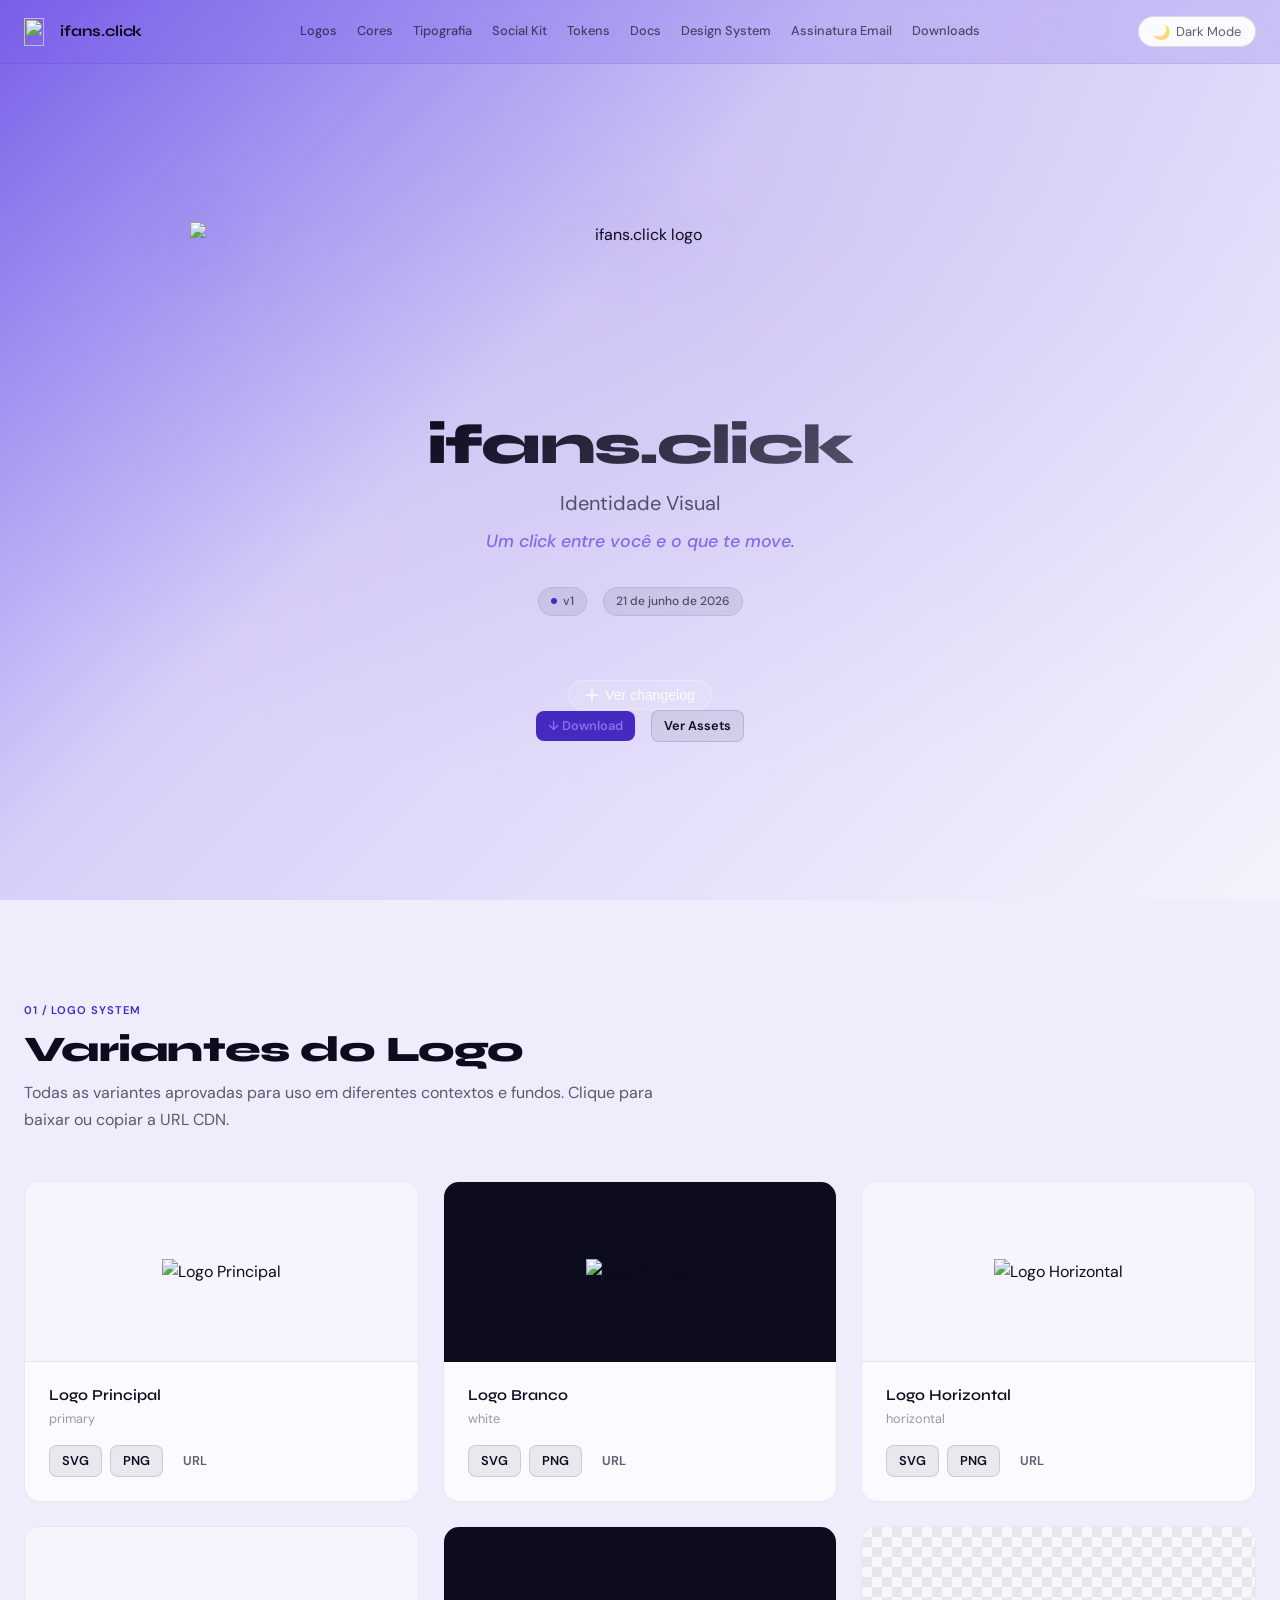
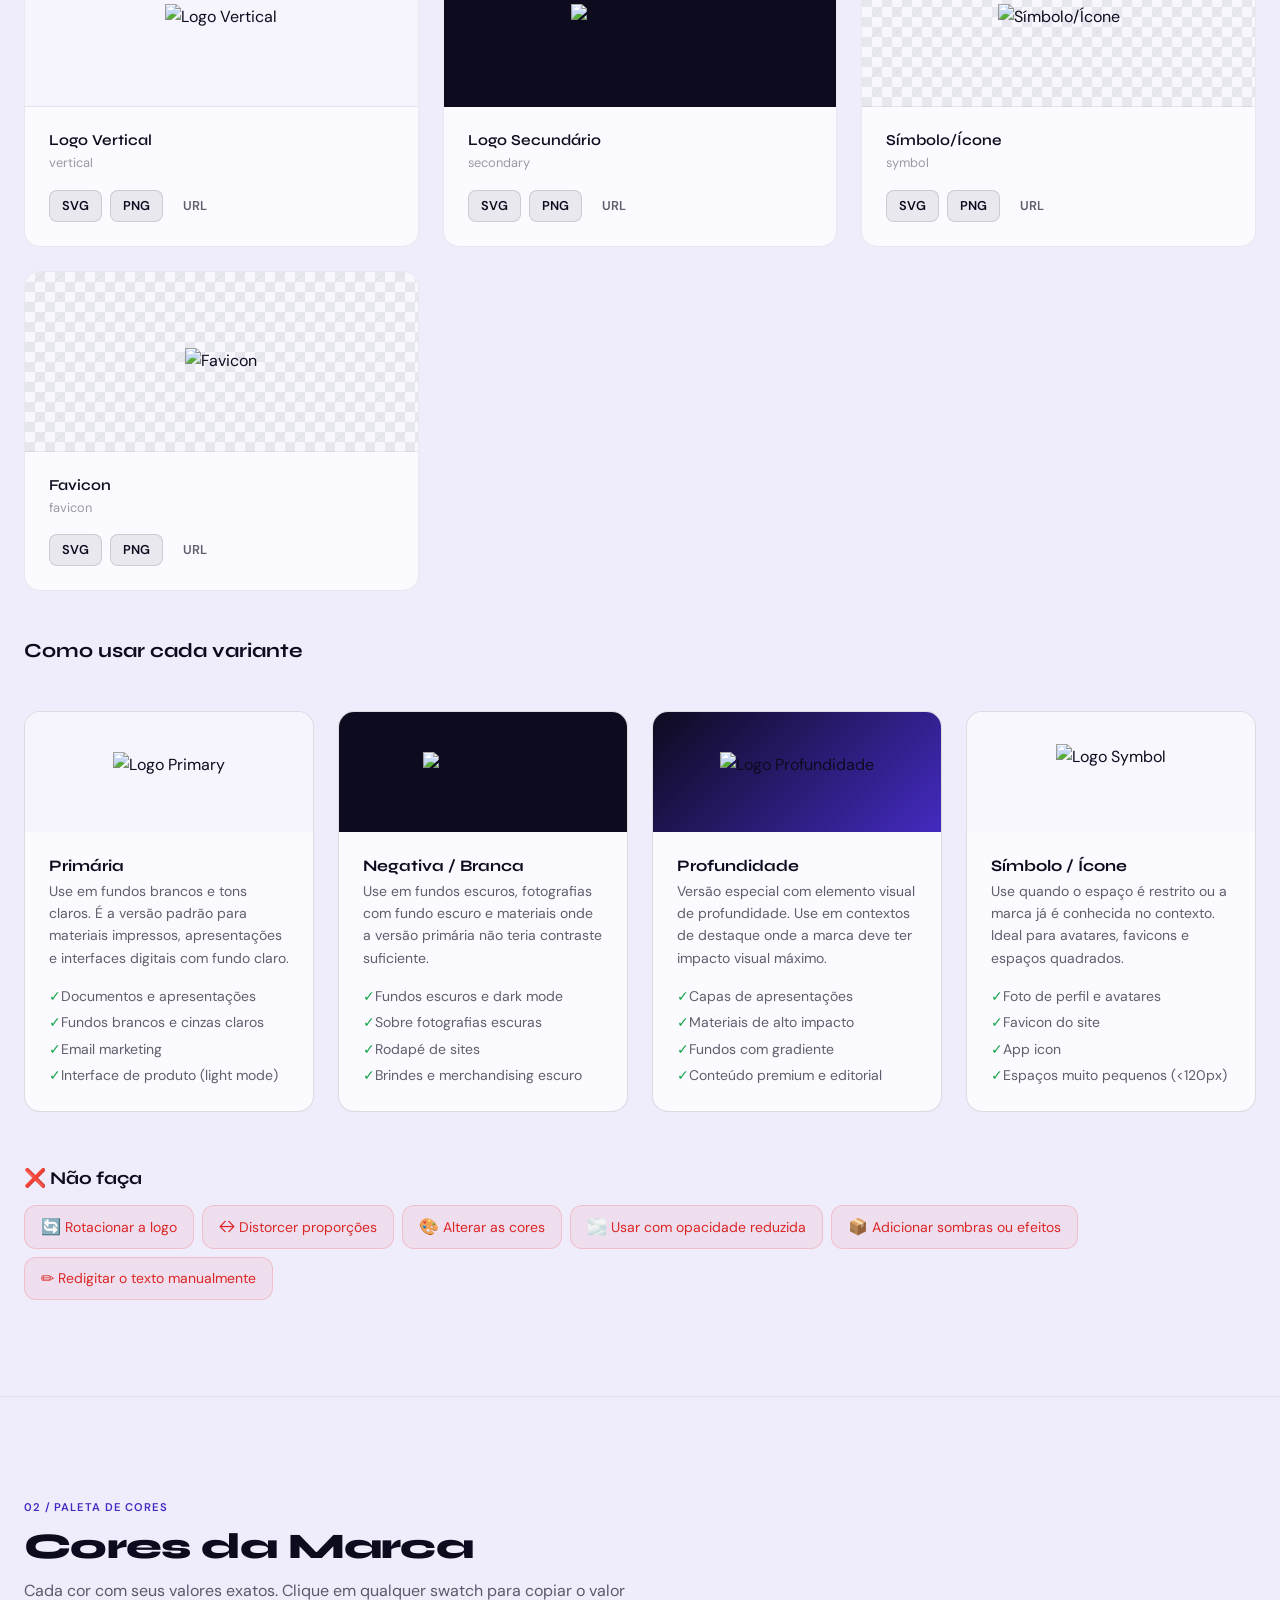
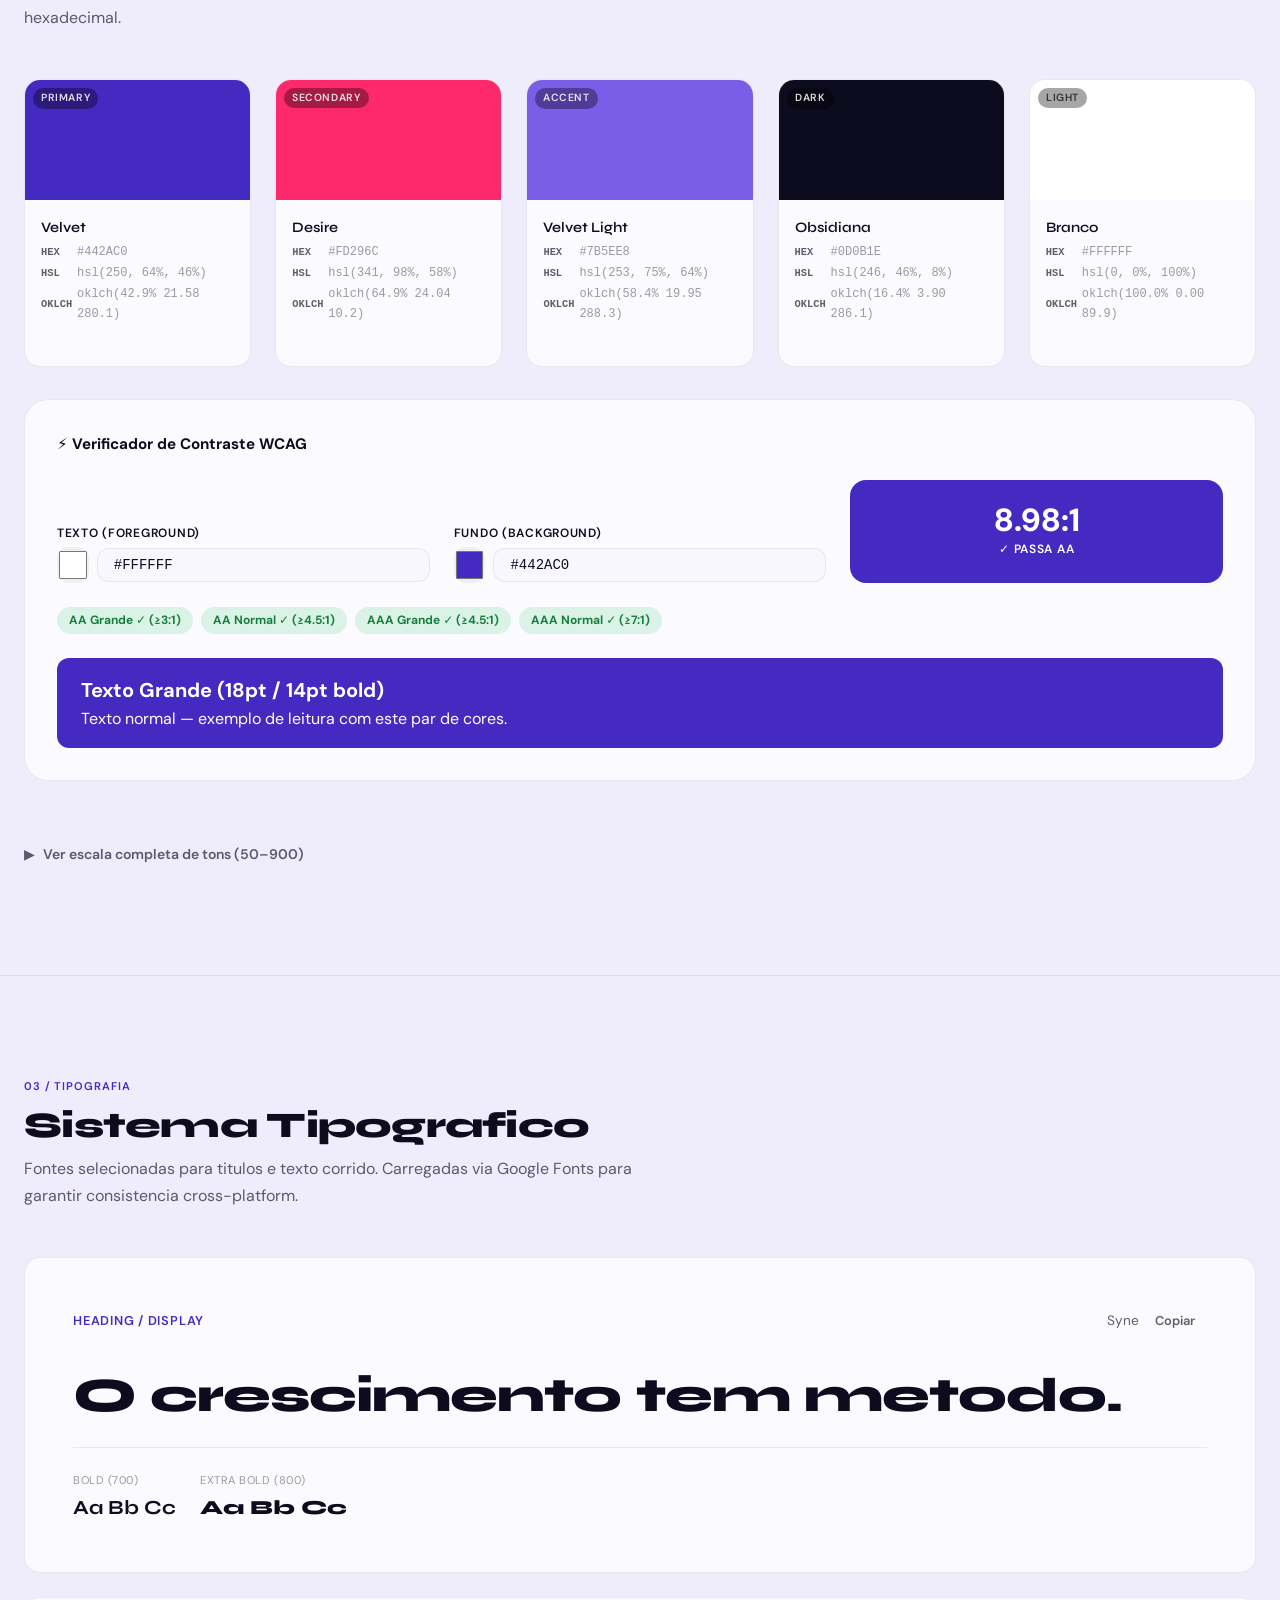
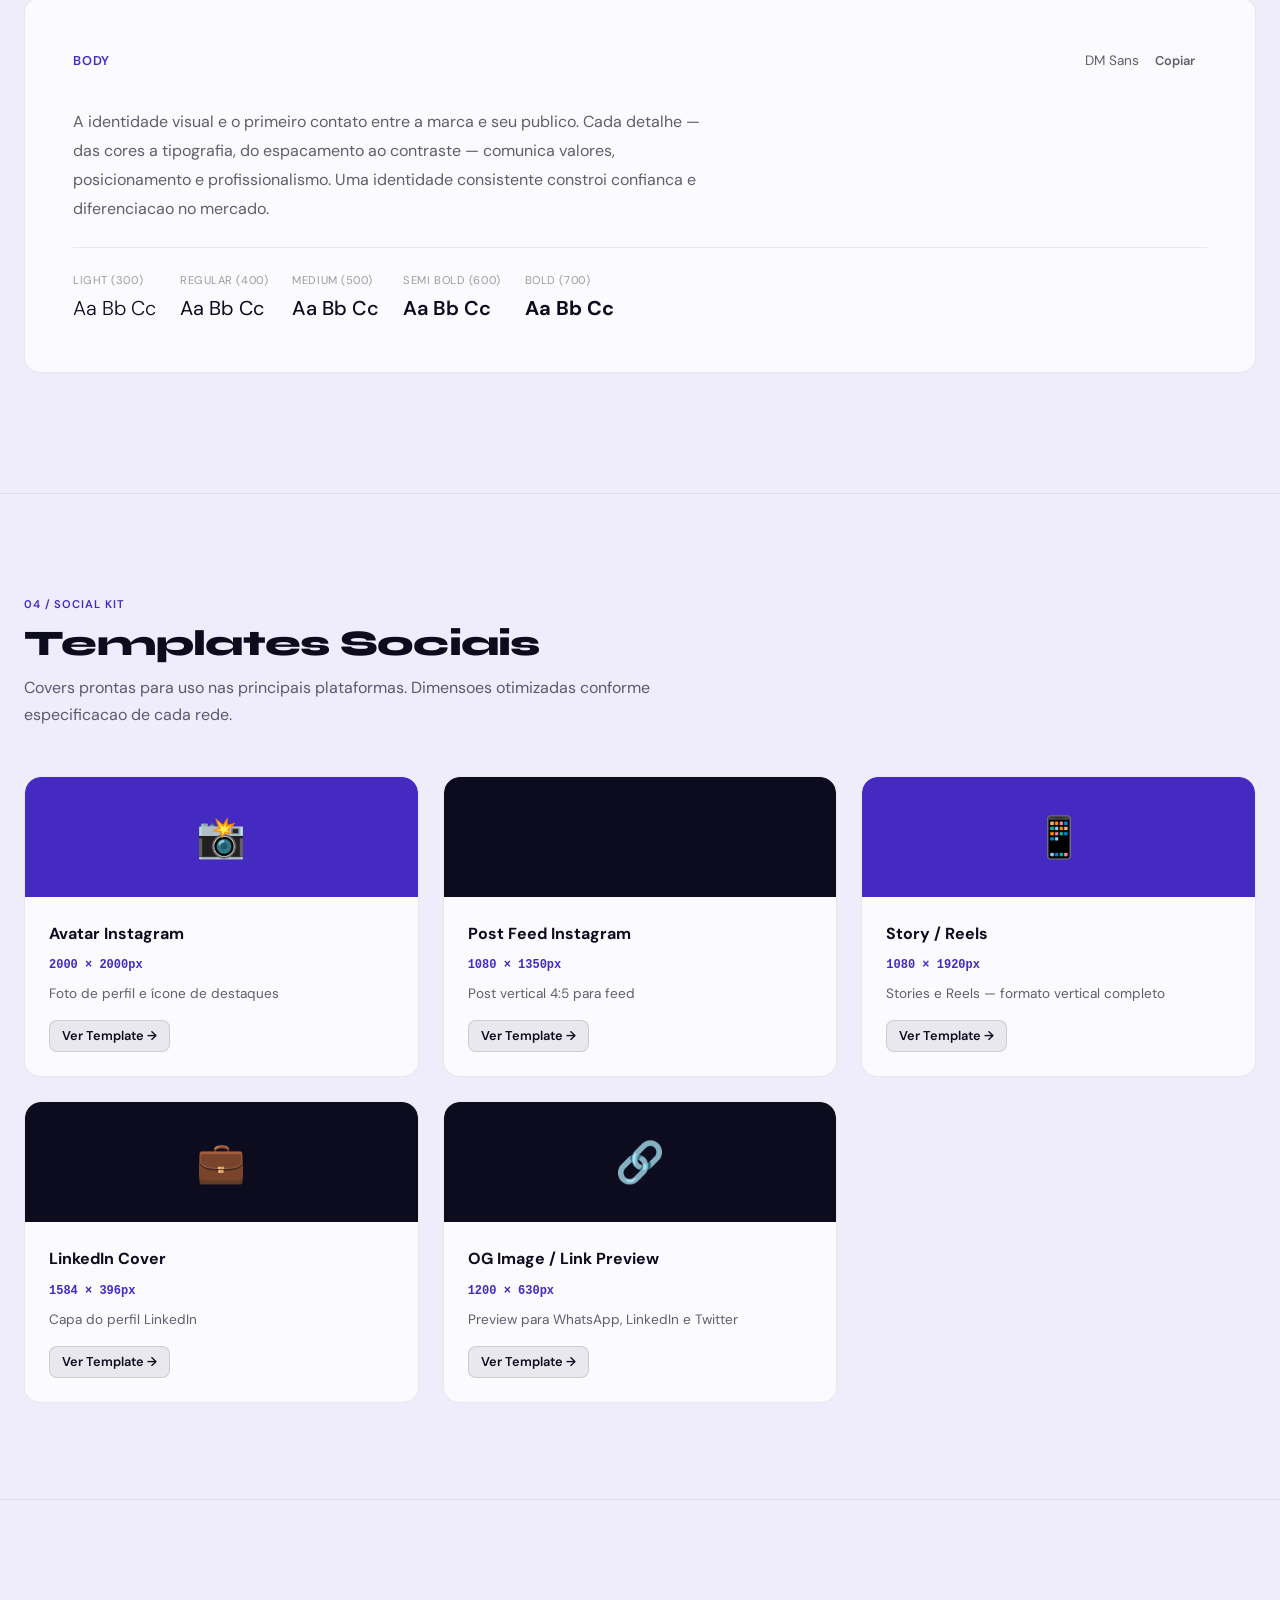
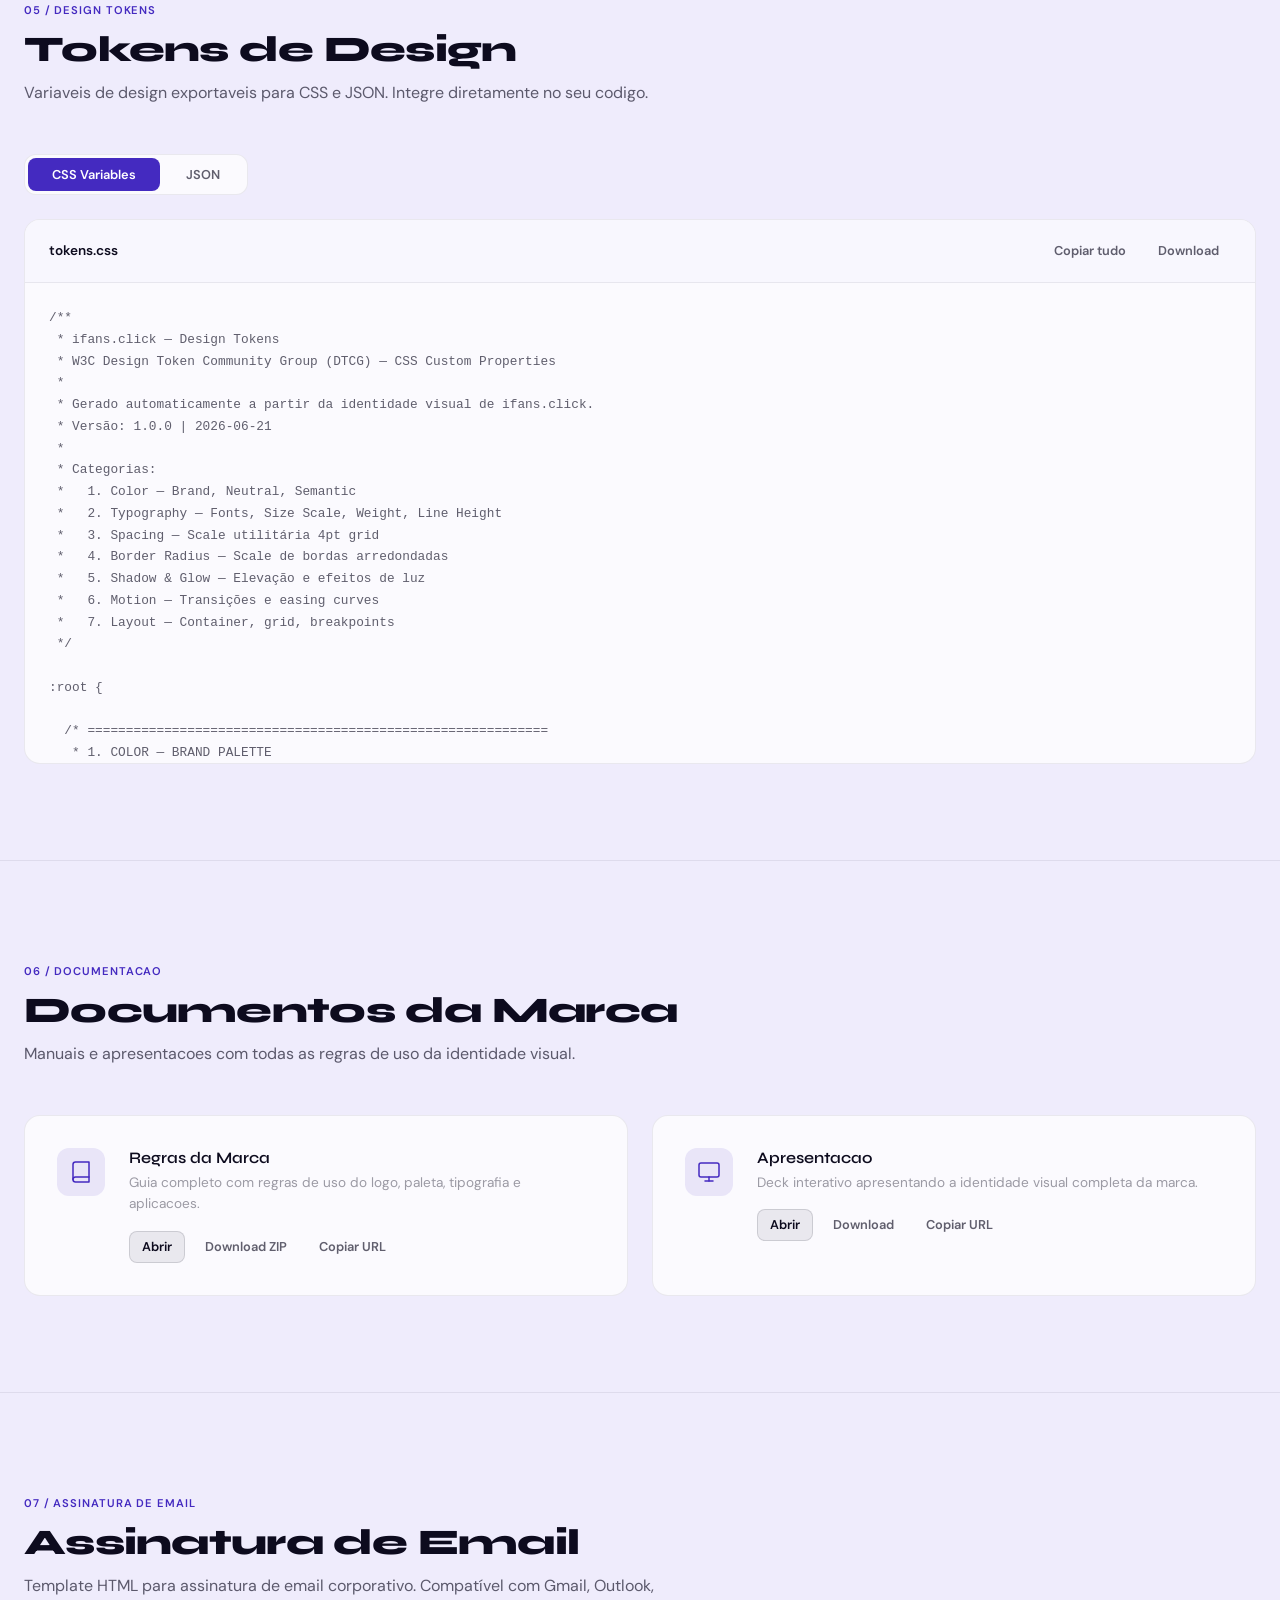
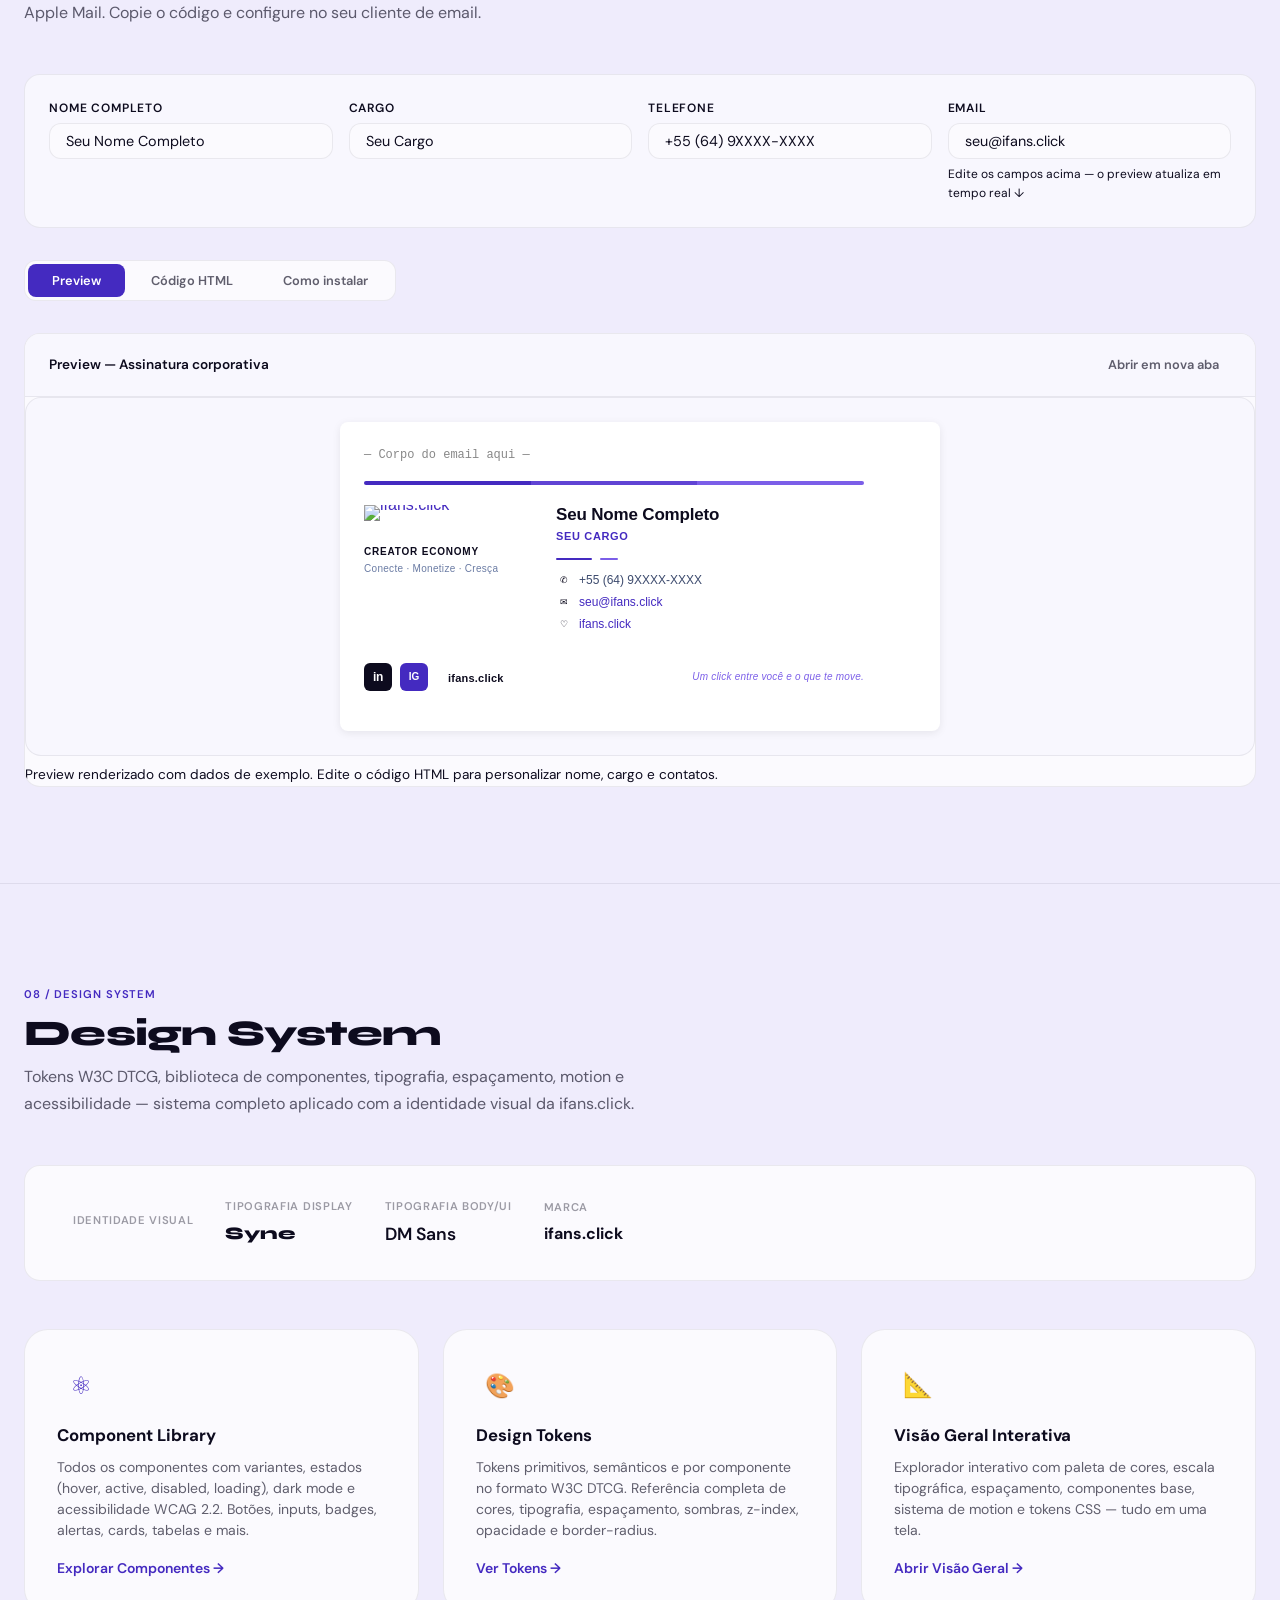
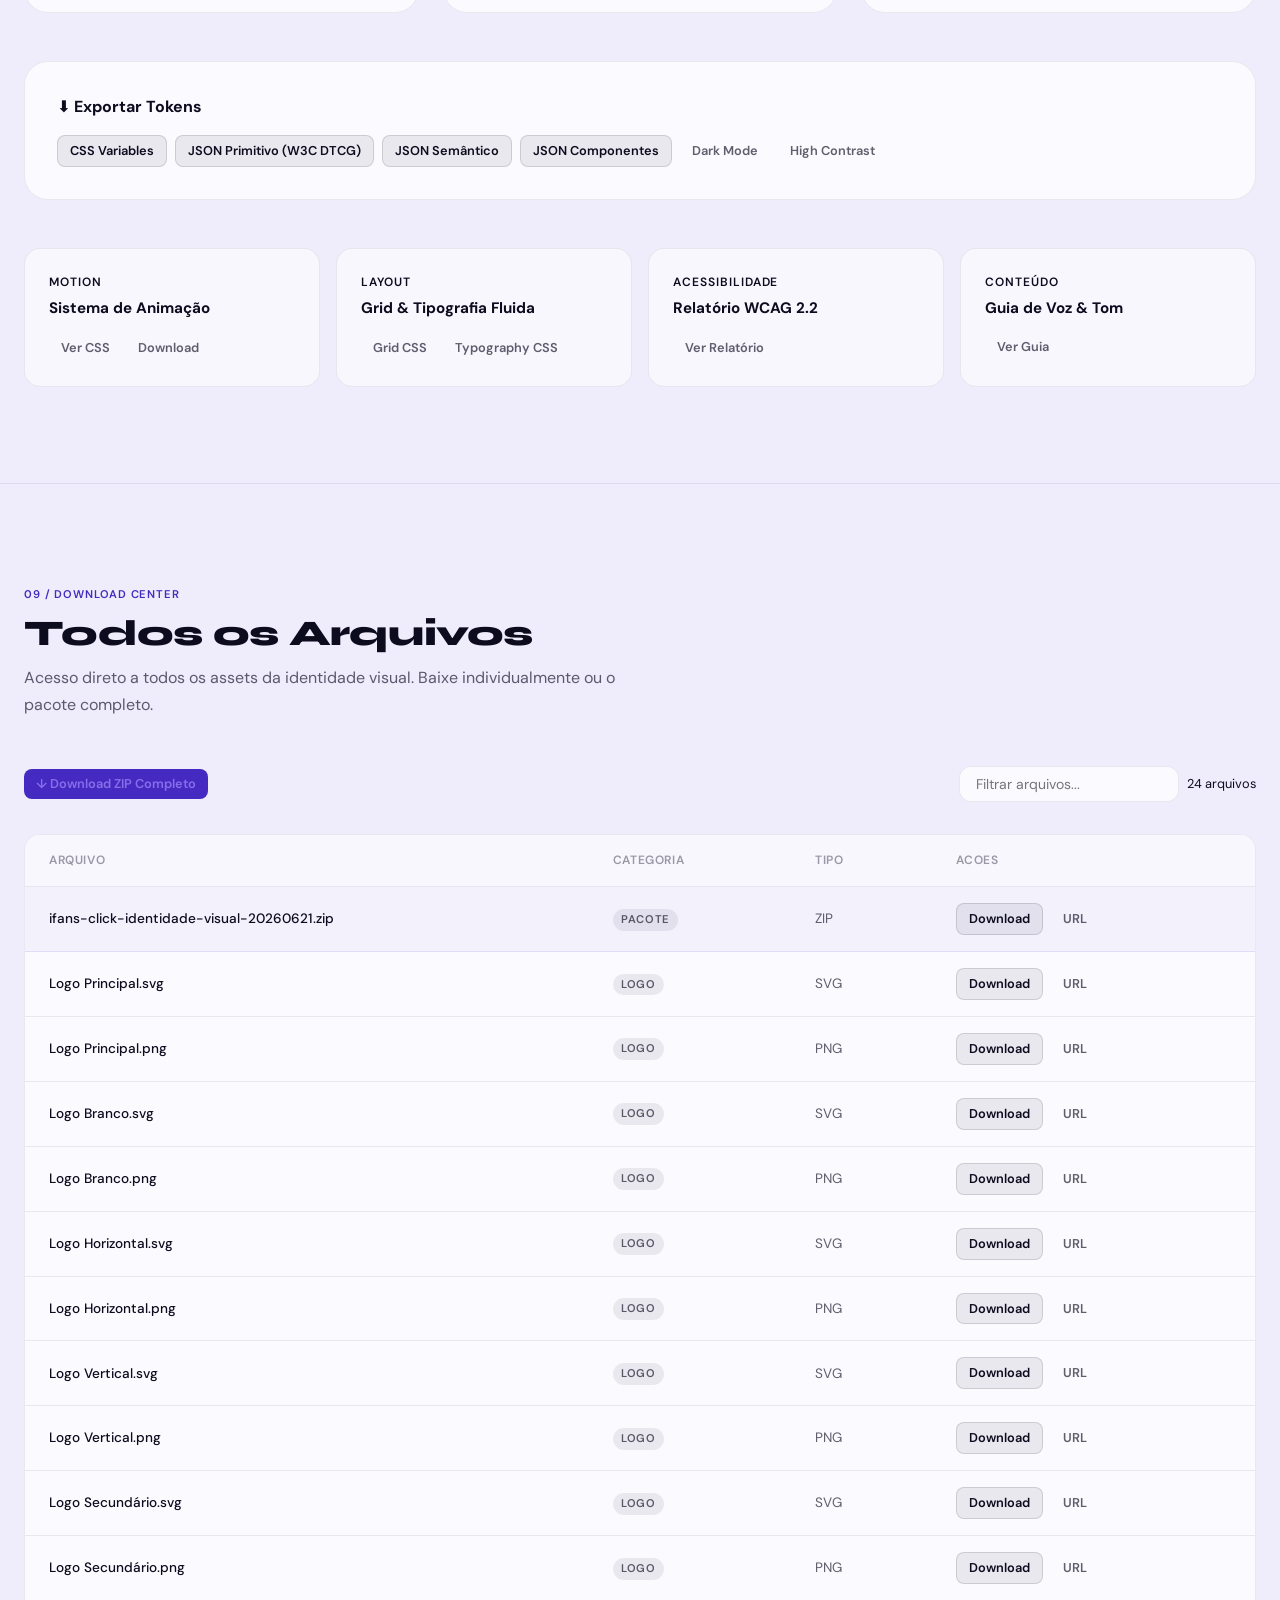
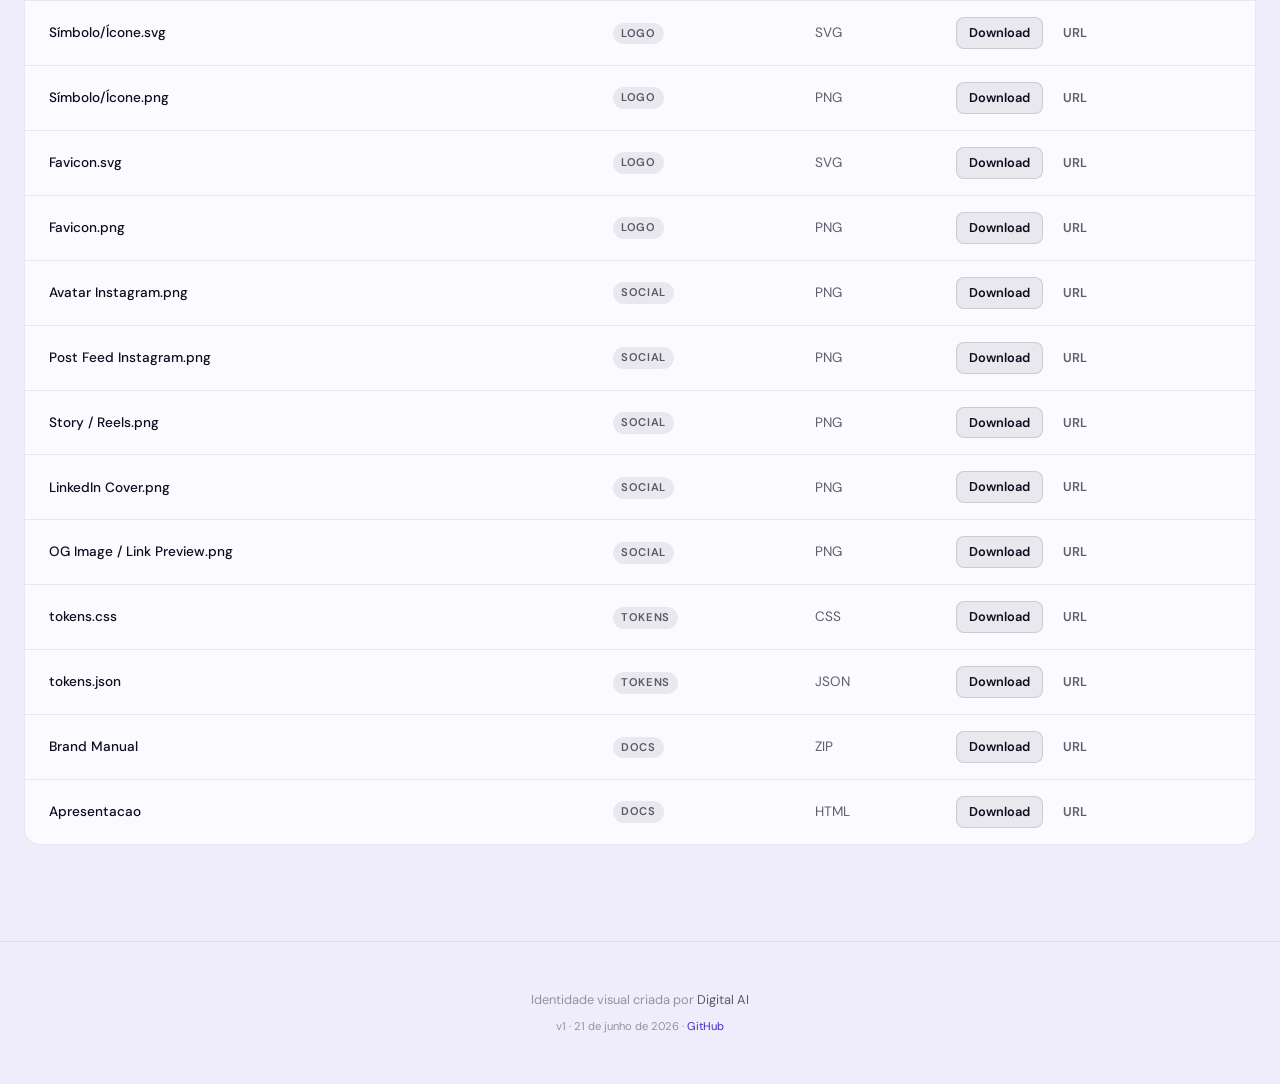
==== commit 44484cb3: "feat: design tokens reais W3C DTCG — tokens.css + tokens-primitive.json + motion-system.css - design" ====
--- a/index.html
+++ b/index.html
@@ -1385,8 +1385,8 @@
         icon: "\ud83d\udd17"
       }
     ];
-    const TOKENS_CSS_URL = '';
-    const TOKENS_JSON_URL = '';
+    const TOKENS_CSS_URL = './design-system/tokens/design-tokens.css';
+    const TOKENS_JSON_URL = './design-system/tokens/tokens-primitive.json';
 
     /* === ESCAPING === */
     function escapeHtml(str) {
